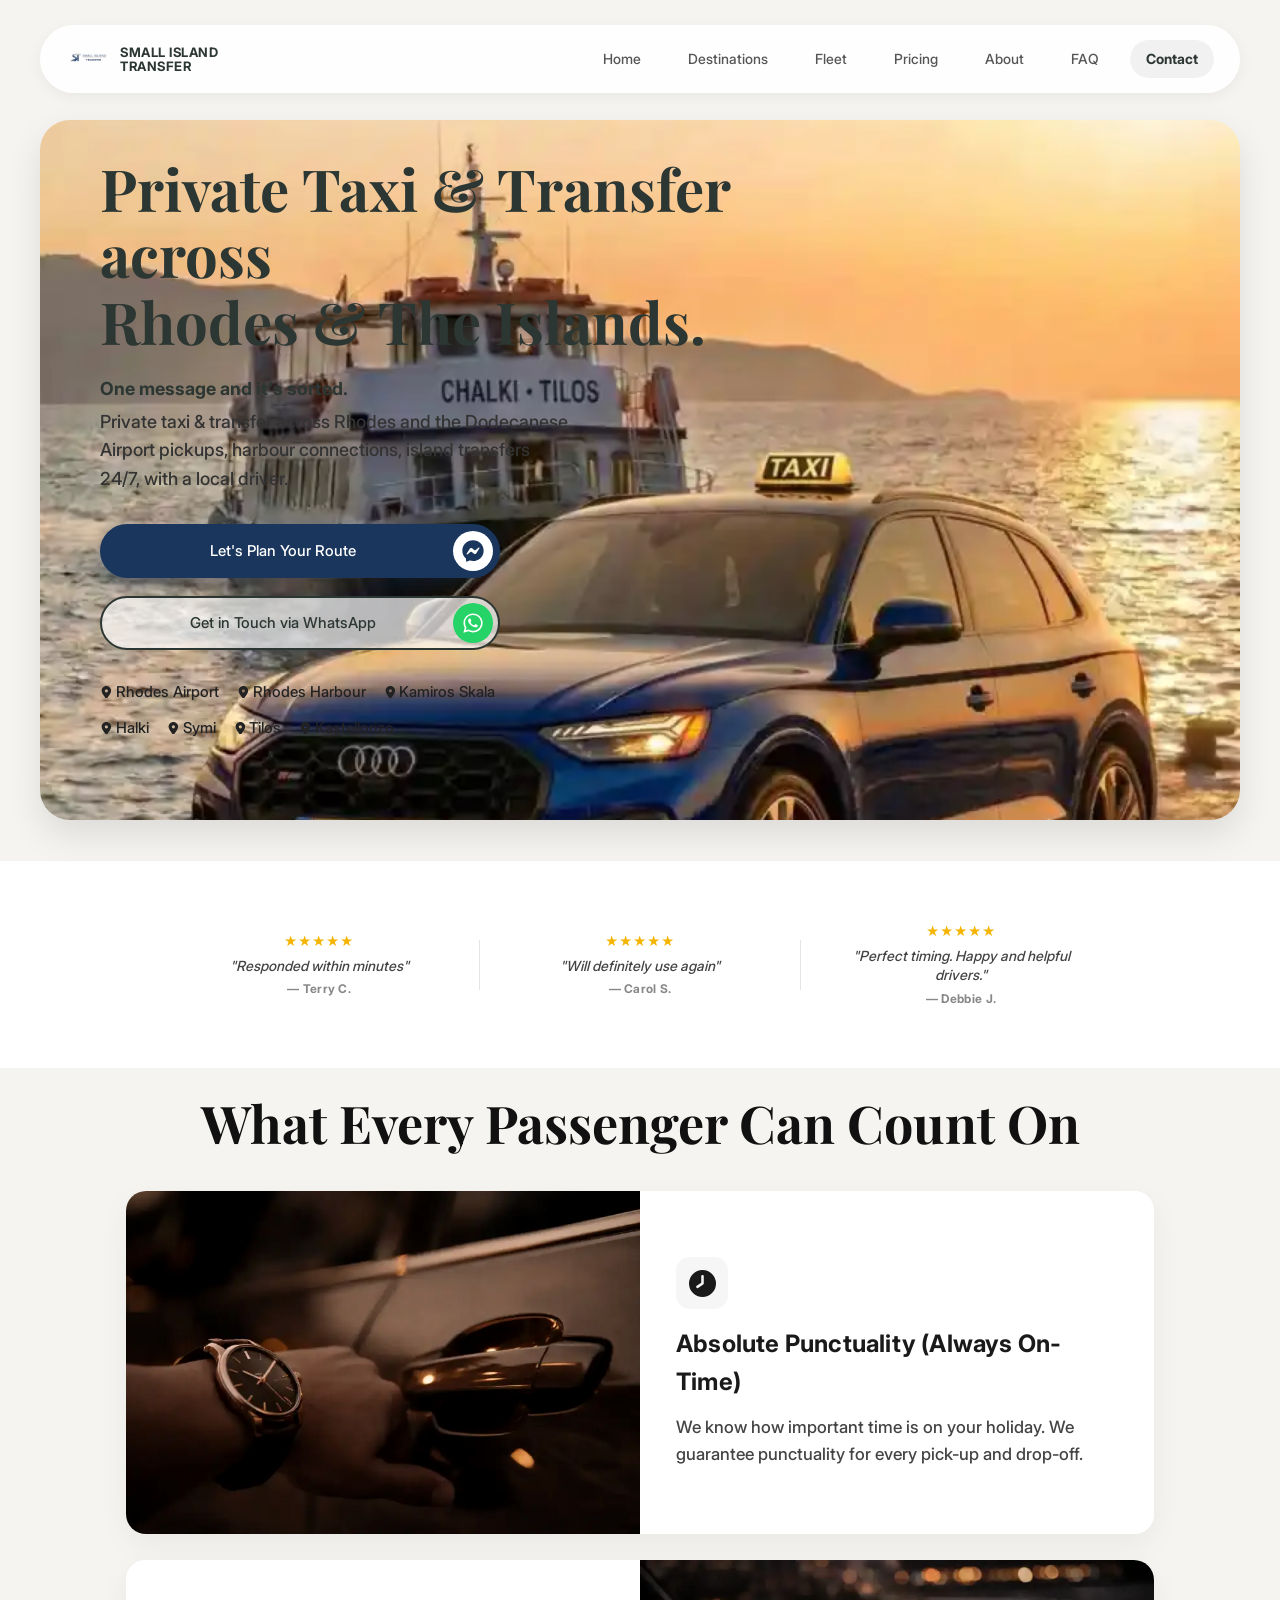
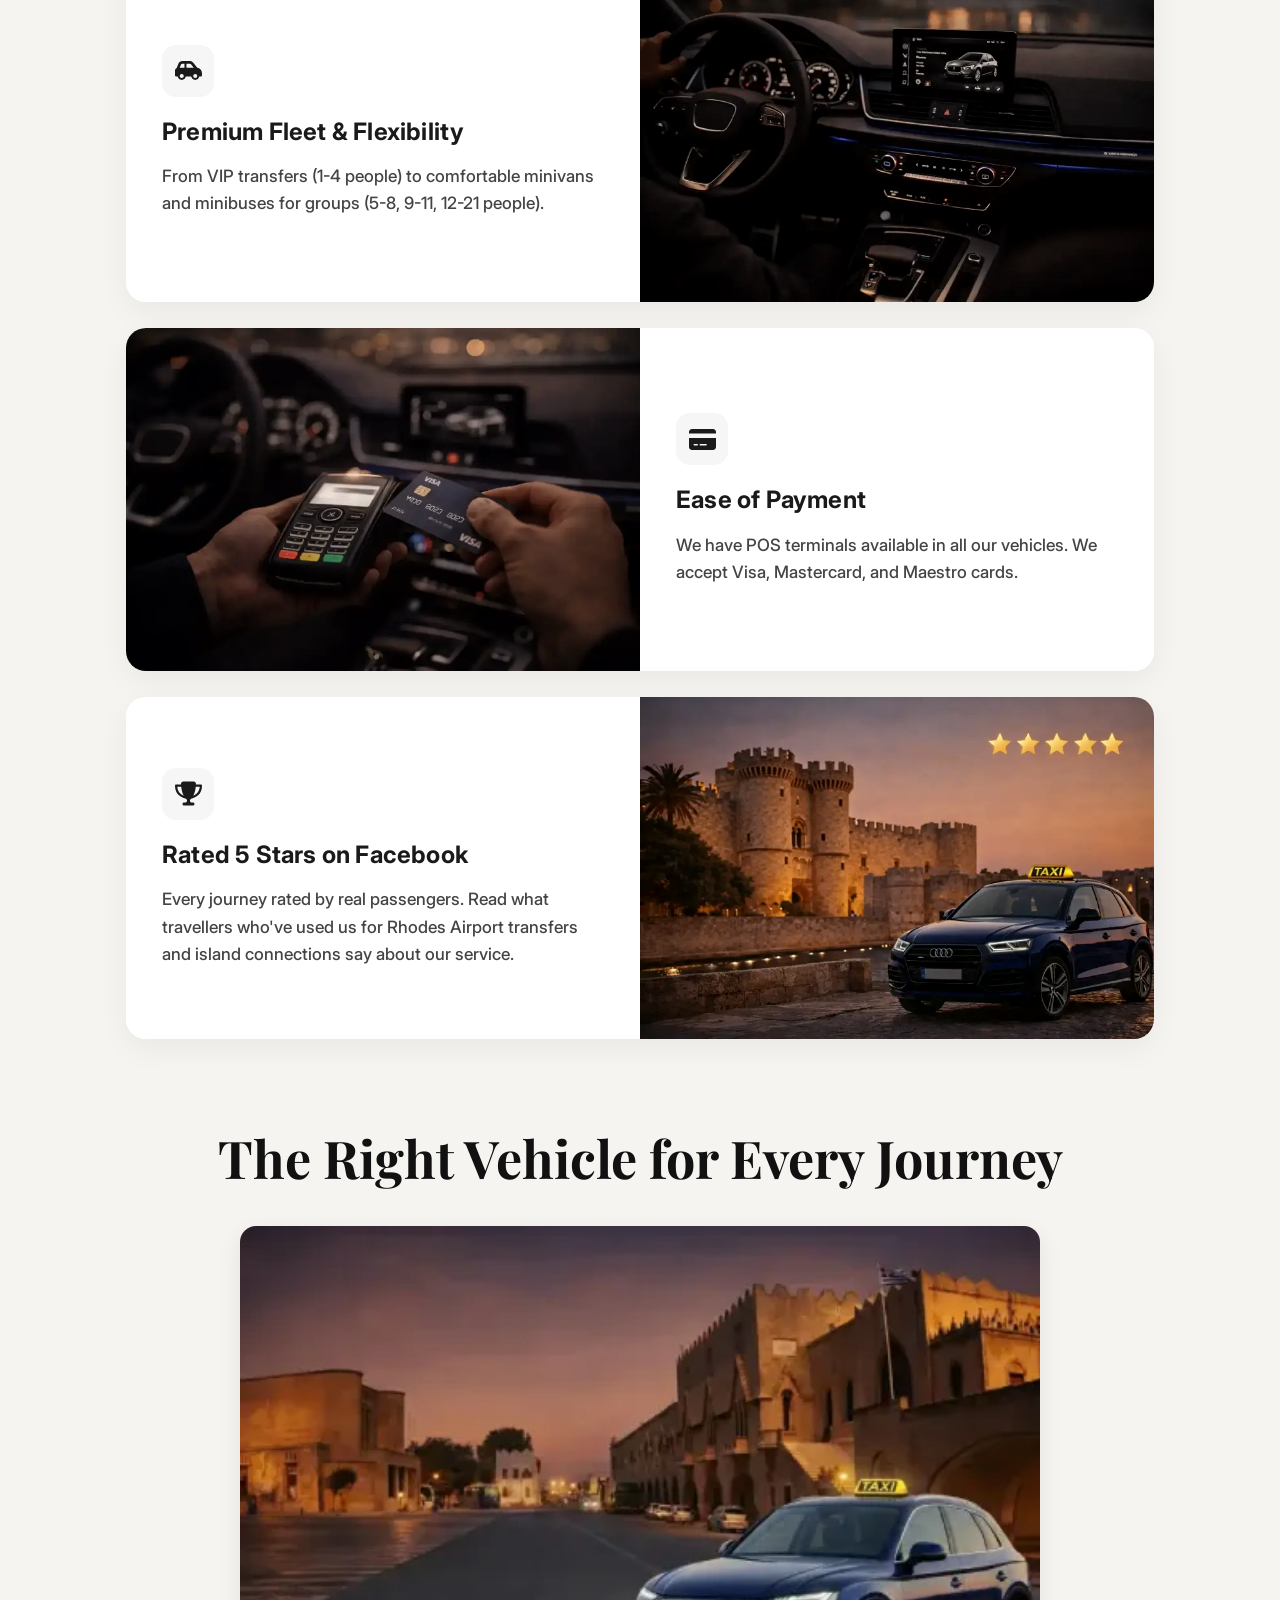
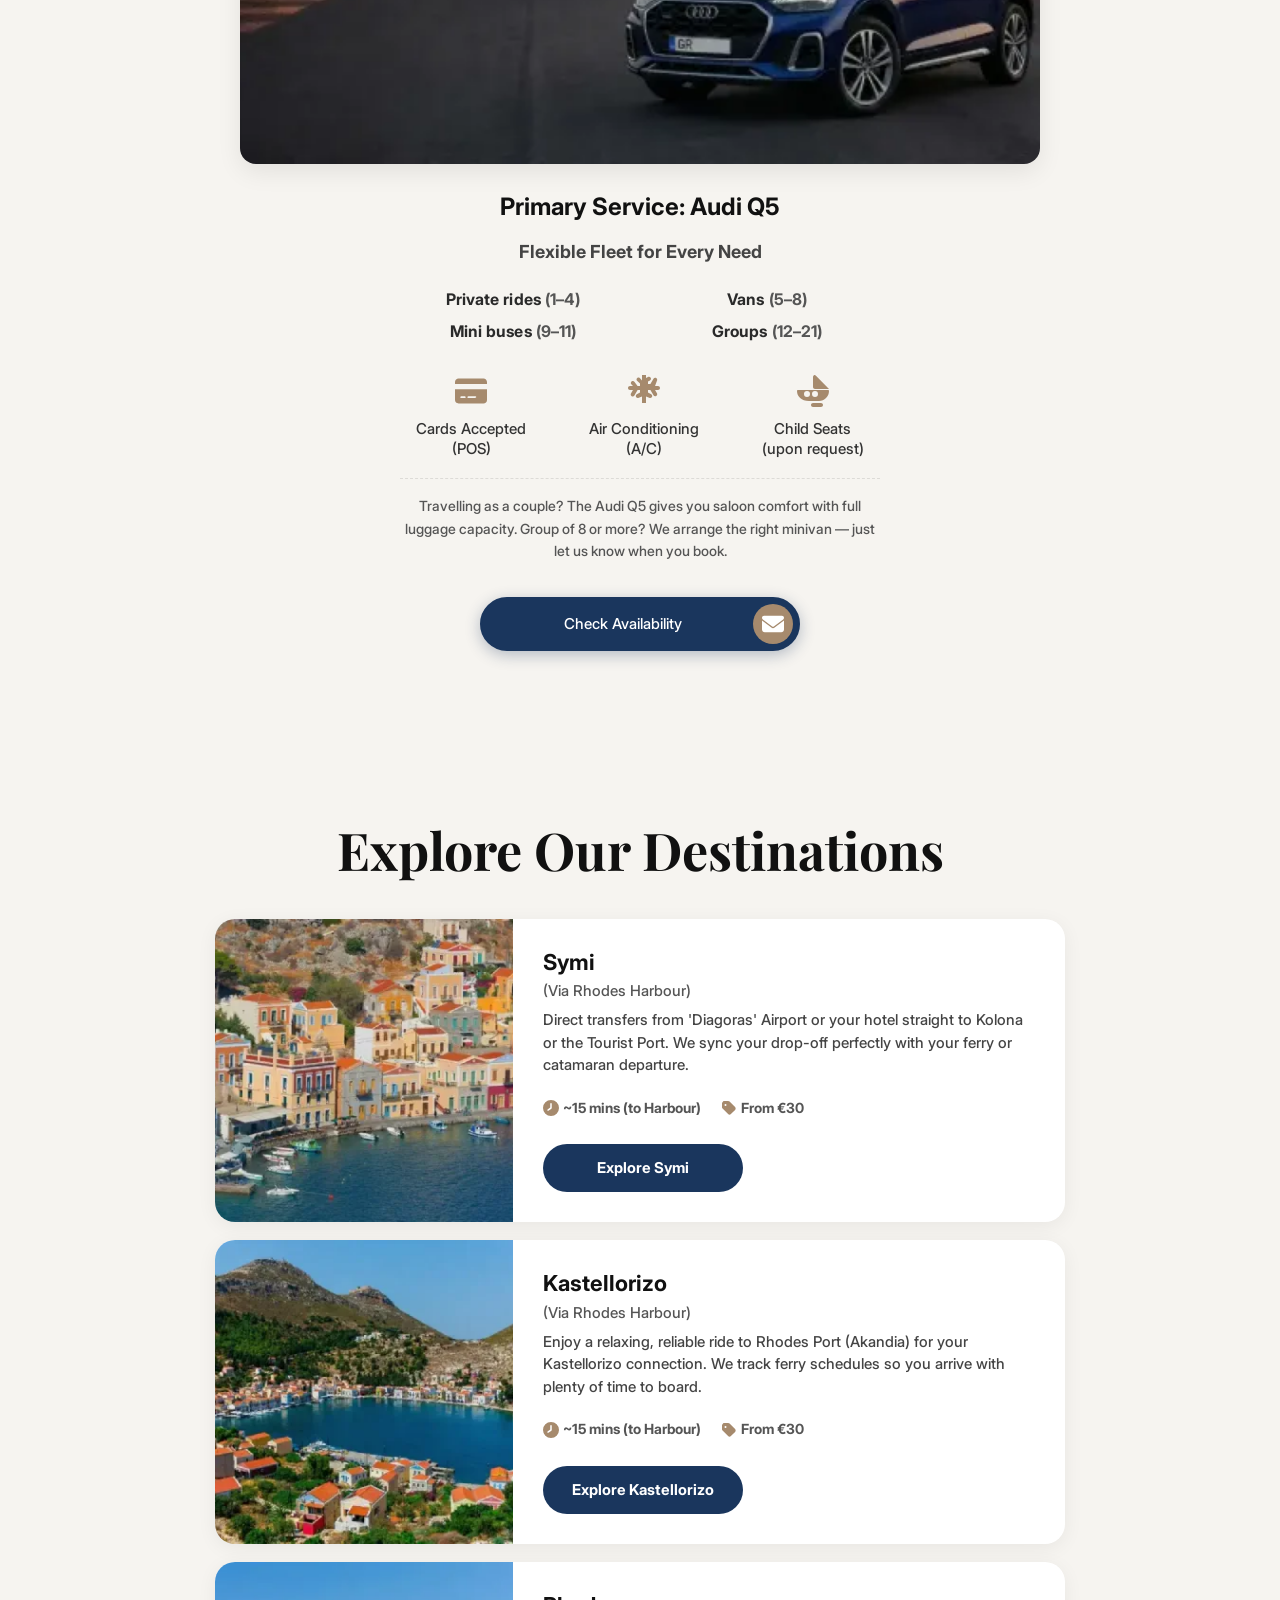
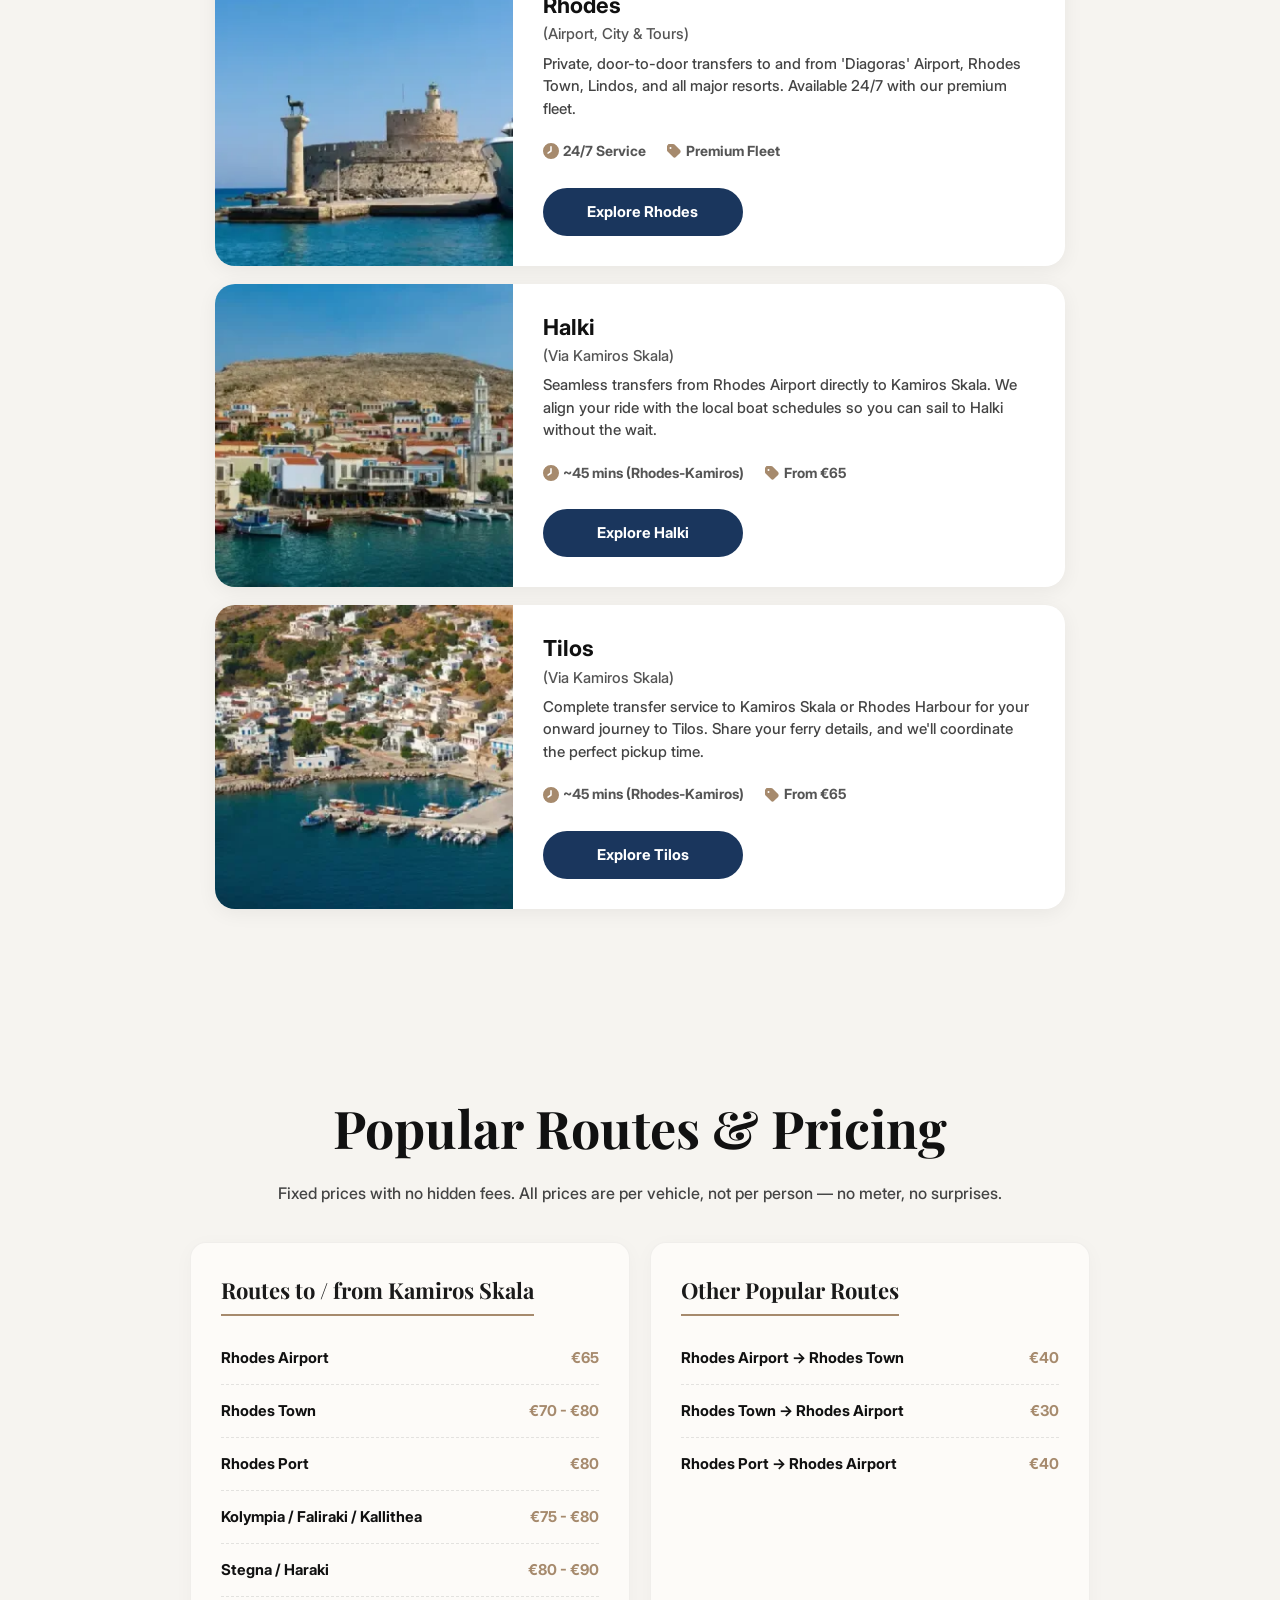
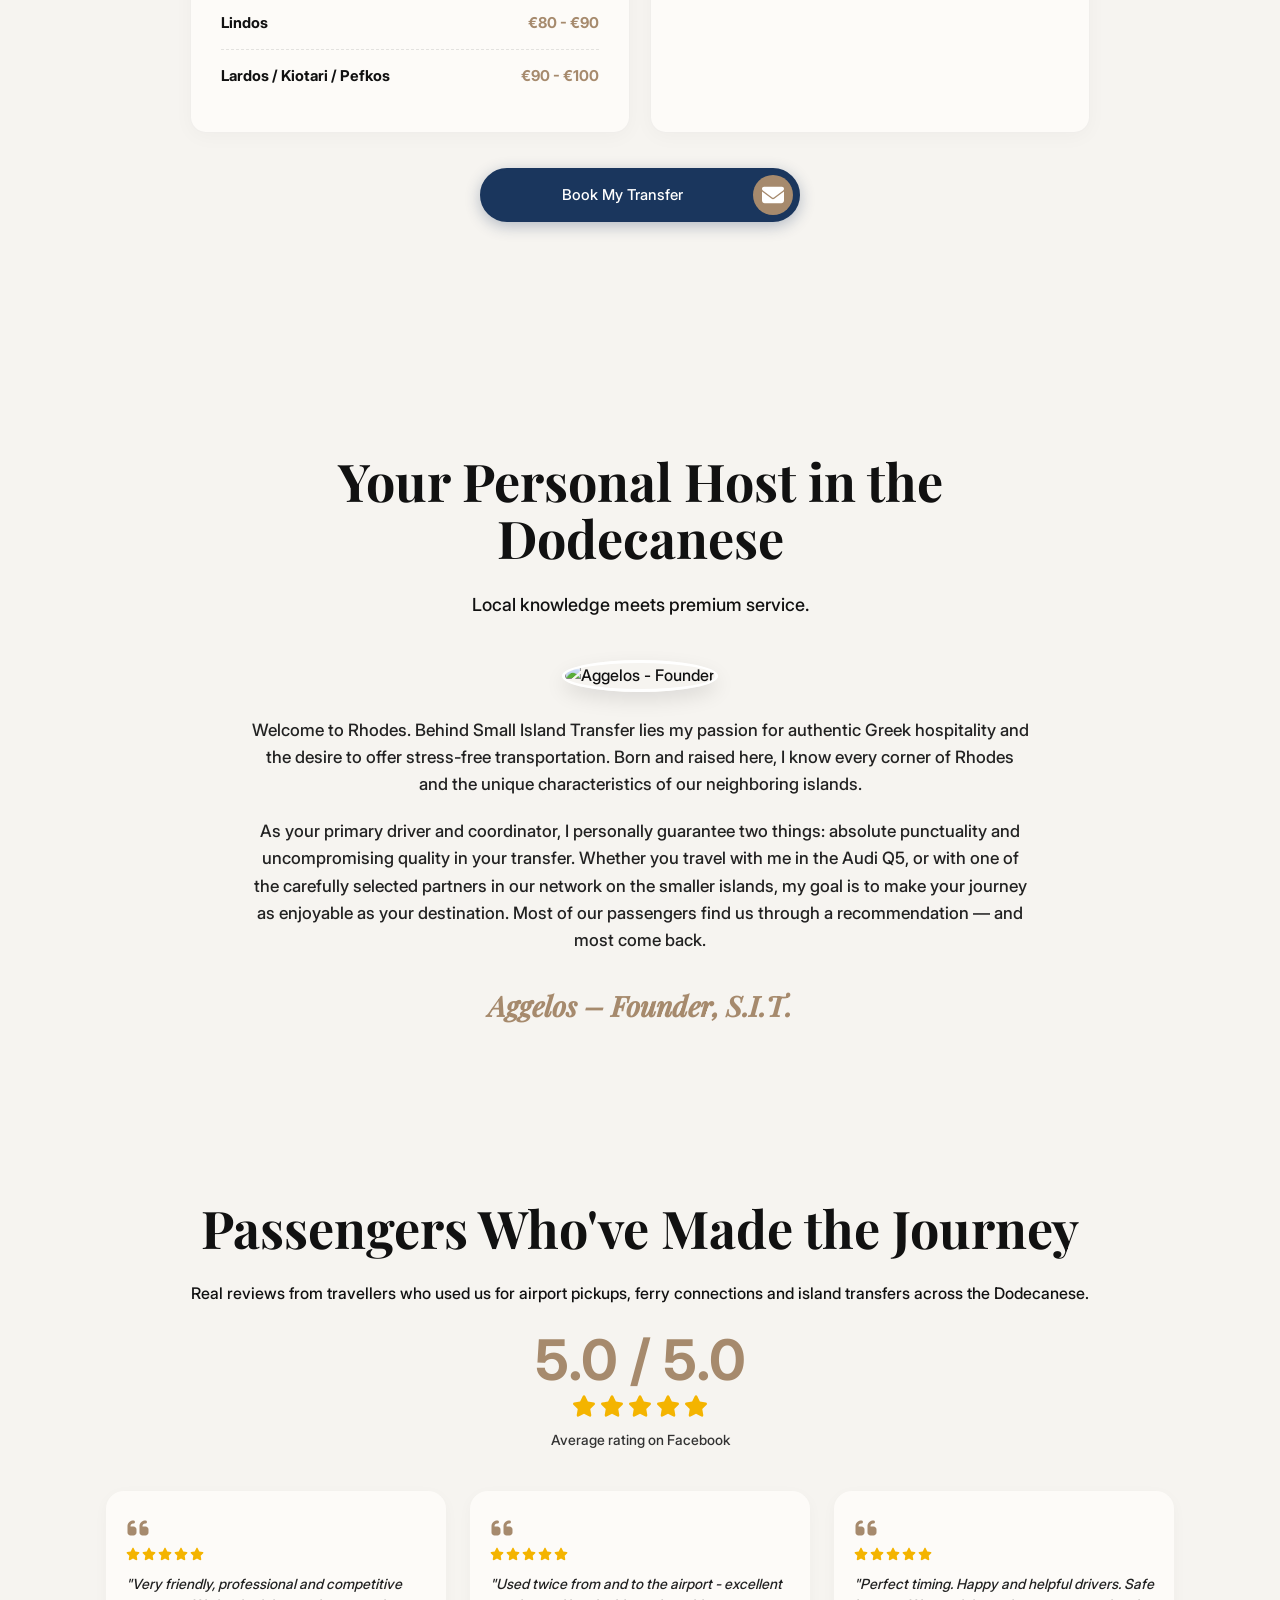
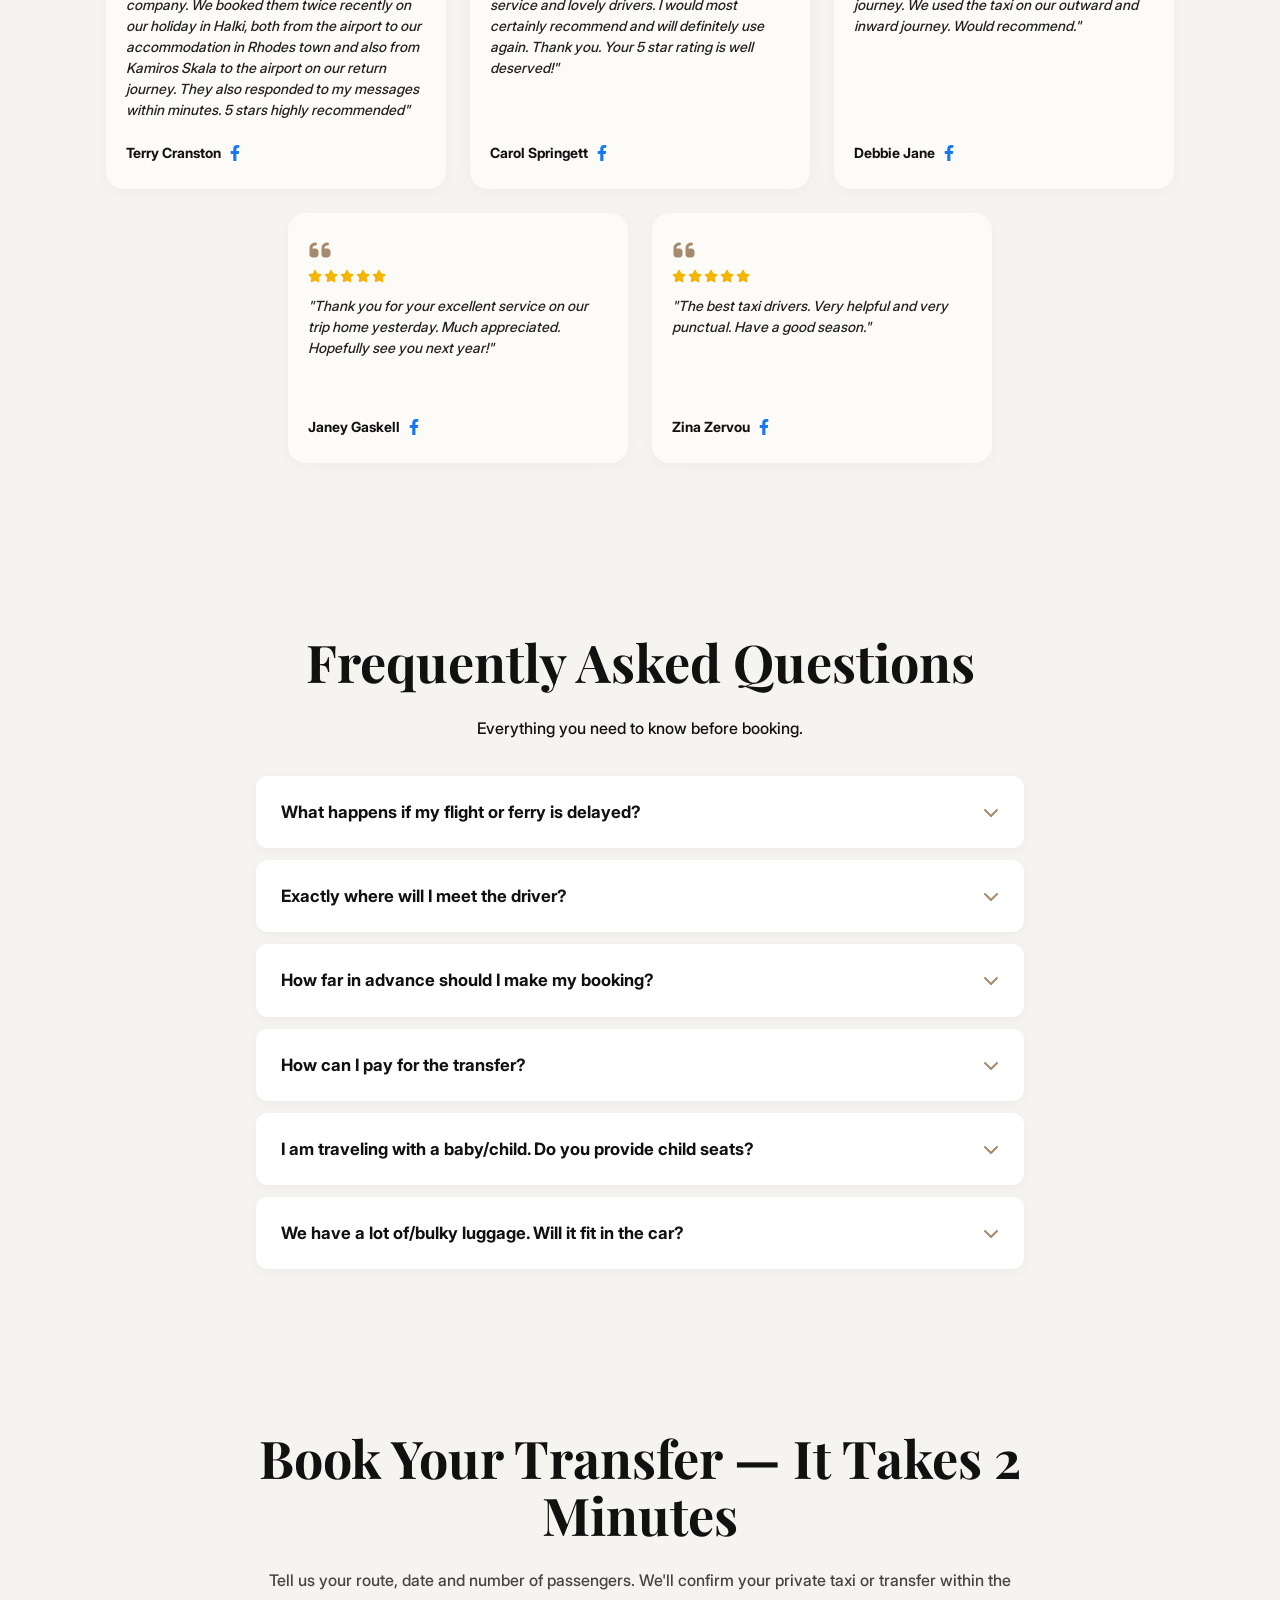
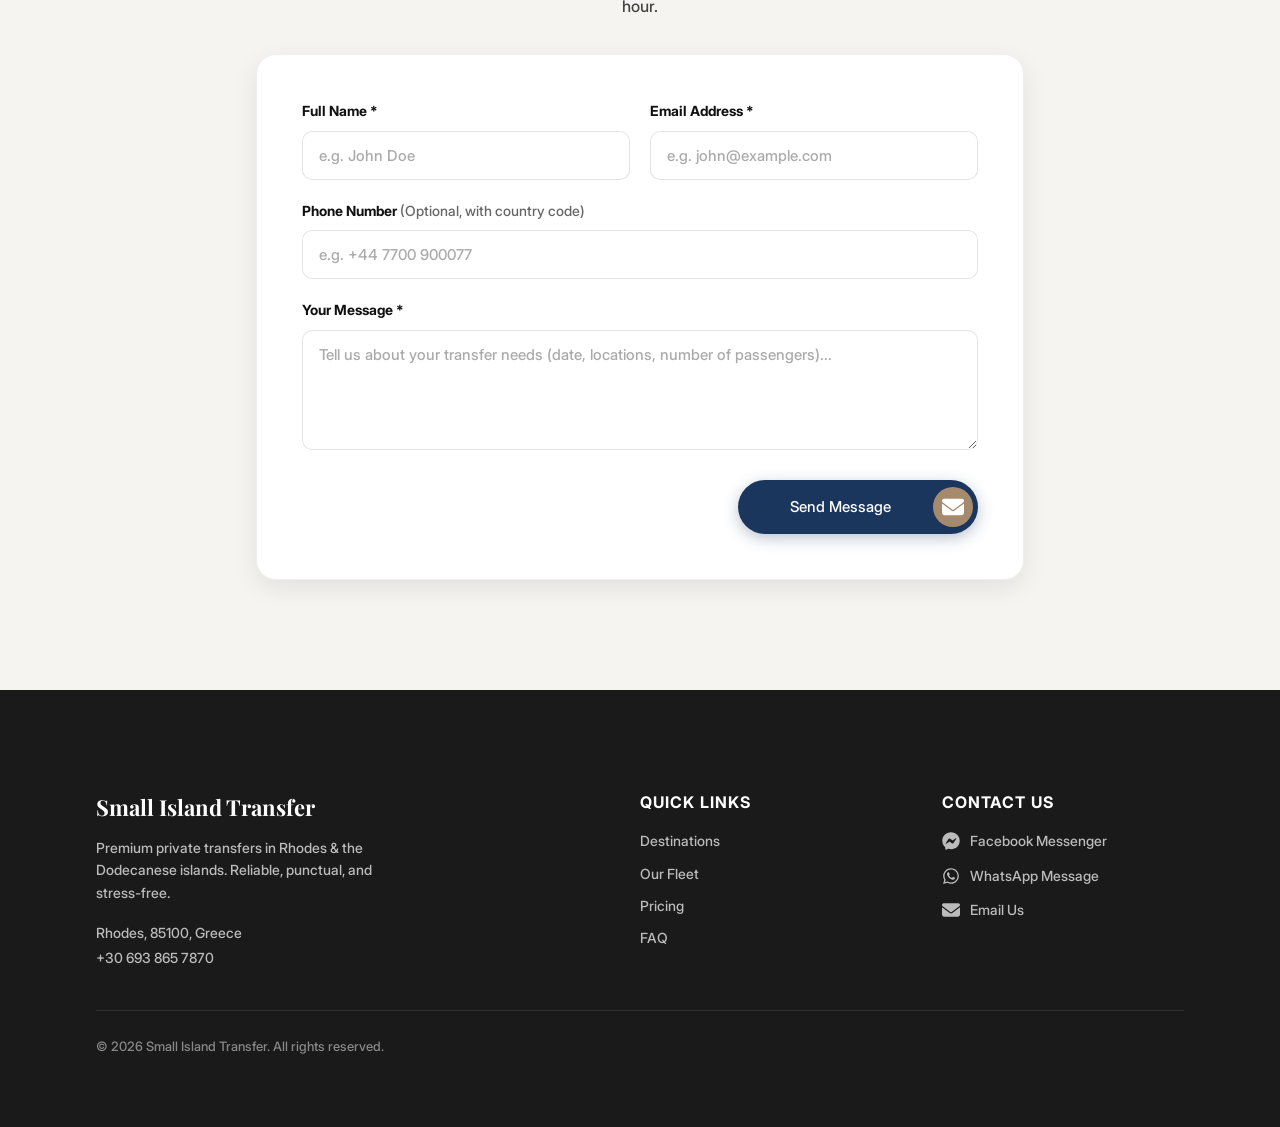
==== index.html @ fcb5940e "Update index.html" ====
<!DOCTYPE html>
<html lang="en">
<head>
  <meta charset="UTF-8" />
  <meta name="viewport" content="width=device-width, initial-scale=1.0" />
  <title>Private Transfer Rhodes & Dodecanese Islands | Small Island Transfer</title>
  <meta name="description" content="Private taxi & transfer service in Rhodes and the Dodecanese. Airport, harbour, Symi, Halki, Kastellorizo, Tilos. Available 24/7. Book via WhatsApp or Messenger." />

  <link rel="canonical" href="https://smallislandtransfer.com/" />

  <link rel="icon" type="image/x-icon" href="favicon.ico" />
  <link rel="icon" type="image/png" sizes="32x32" href="favicon-32x32.png" />
  <link rel="icon" type="image/png" sizes="16x16" href="favicon-16x16.png" />
  <link rel="apple-touch-icon" sizes="180x180" href="apple-touch-icon.png" />

  <meta property="og:type" content="website" />
  <meta property="og:url" content="https://smallislandtransfer.com/" />
  <meta property="og:title" content="Private Transfer Rhodes & Dodecanese | Small Island Transfer" />
  <meta property="og:description" content="Private taxi & transfer service in Rhodes and the Dodecanese. Airport, harbour, Symi, Halki, Kastellorizo, Tilos. Available 24/7." />
  <meta property="og:image" content="https://smallislandtransfer.com/og-image.jpg" />
  <meta property="og:image:width" content="1200" />
  <meta property="og:image:height" content="630" />
  <meta property="og:locale" content="en_GB" />
  <meta property="og:site_name" content="Small Island Transfer" />

  <meta name="twitter:card" content="summary_large_image" />
  <meta name="twitter:title" content="Private Transfer Rhodes & Dodecanese | Small Island Transfer" />
  <meta name="twitter:description" content="Private taxi & transfer service in Rhodes and the Dodecanese. Available 24/7." />
  <meta name="twitter:image" content="https://smallislandtransfer.com/og-image.jpg" />

  <script type="application/ld+json">
  [
    {
      "@context": "https://schema.org",
      "@type": "TaxiService",
      "name": "Small Island Transfer",
      "url": "https://smallislandtransfer.com",
      "telephone": "+306938657870",
      "logo": "https://smallislandtransfer.com/apple-touch-icon.png",
      "image": "https://smallislandtransfer.com/og-image.jpg",
      "description": "Private taxi and transfer service across Rhodes and the Dodecanese islands. Airport pickups, harbour transfers, island connections. Available 24/7.",
      "address": {
        "@type": "PostalAddress",
        "addressLocality": "Rhodes",
        "postalCode": "85100",
        "addressCountry": "GR"
      },
      "geo": {
        "@type": "GeoCoordinates",
        "latitude": "36.4341",
        "longitude": "28.2176"
      },
      "areaServed": [
        { "@type": "City", "name": "Rhodes" },
        { "@type": "City", "name": "Symi" },
        { "@type": "City", "name": "Halki" },
        { "@type": "City", "name": "Tilos" },
        { "@type": "City", "name": "Kastellorizo" }
      ],
      "openingHoursSpecification": {
        "@type": "OpeningHoursSpecification",
        "dayOfWeek": ["Monday","Tuesday","Wednesday","Thursday","Friday","Saturday","Sunday"],
        "opens": "00:00",
        "closes": "23:59"
      },
      "priceRange": "€€",
      "currenciesAccepted": "EUR",
      "paymentAccepted": "Cash, Credit Card, Debit Card",
      "sameAs": [
        "https://www.facebook.com/aggelosmetaxastaxi"
      ],
      "aggregateRating": {
        "@type": "AggregateRating",
        "ratingValue": "5.0",
        "reviewCount": "5",
        "bestRating": "5"
      },
      "review": [
        {
          "@type": "Review",
          "author": { "@type": "Person", "name": "Terry Cranston" },
          "reviewRating": { "@type": "Rating", "ratingValue": "5", "bestRating": "5" },
          "reviewBody": "Very friendly, professional and competitive company. We booked them twice recently on our holiday in Halki... 5 stars highly recommended"
        },
        {
          "@type": "Review",
          "author": { "@type": "Person", "name": "Carol Springett" },
          "reviewRating": { "@type": "Rating", "ratingValue": "5", "bestRating": "5" },
          "reviewBody": "Used twice from and to the airport - excellent service and lovely drivers. I would most certainly recommend and will definitely use again."
        }
      ]
    },
    {
      "@context": "https://schema.org",
      "@type": "FAQPage",
      "mainEntity": [
        {
          "@type": "Question",
          "name": "What happens if my flight or ferry is delayed?",
          "acceptedAnswer": {
            "@type": "Answer",
            "text": "We monitor the progress of your flight or ferry live. Our driver will be waiting for you at the exact time of your arrival, with absolutely no extra charge for the delay."
          }
        },
        {
          "@type": "Question",
          "name": "Exactly where will I meet the driver?",
          "acceptedAnswer": {
            "@type": "Answer",
            "text": "At the airport, the driver will be waiting in the arrivals hall holding a sign with your name. At the ports (Rhodes, Kamiros Skala), they will be waiting right at the disembarkation point of your ferry."
          }
        },
        {
          "@type": "Question",
          "name": "How far in advance should I make my booking?",
          "acceptedAnswer": {
            "@type": "Answer",
            "text": "Ideally 24-48 hours in advance, so we can secure the appropriate vehicle for you. However, for last-minute transfers, send us a message on WhatsApp and we will do our best to accommodate you."
          }
        },
        {
          "@type": "Question",
          "name": "How can I pay for the transfer?",
          "acceptedAnswer": {
            "@type": "Answer",
            "text": "You can pay the driver directly at the end of the journey. All our vehicles have POS terminals and we accept Visa, Mastercard, Maestro cards, as well as cash."
          }
        },
        {
          "@type": "Question",
          "name": "I am traveling with a baby/child. Do you provide child seats?",
          "acceptedAnswer": {
            "@type": "Answer",
            "text": "Of course. We provide child seats and boosters free of charge. Just let us know the age and weight of the child during booking, so we can have the correct seat installed."
          }
        },
        {
          "@type": "Question",
          "name": "We have a lot of/bulky luggage. Will it fit in the car?",
          "acceptedAnswer": {
            "@type": "Answer",
            "text": "Our main vehicle (Audi Q5) has ample luggage space. But if you have an exceptionally large number of suitcases or special equipment, please inform us in advance so we can arrange your pickup with one of our spacious Vans."
          }
        }
      ]
    }
  ]
  </script>

  <link rel="preload" as="image" href="hero-mobile.webp" media="(max-width: 767px)" fetchpriority="high">
  <link rel="preload" as="image" href="hero.webp" media="(min-width: 768px)" fetchpriority="high">

  <link rel="preload" as="font" type="font/woff2" href="PlayfairDisplay-Bold.woff2" crossorigin>
  <link rel="preload" as="font" type="font/woff2" href="Inter_28pt-Medium.woff2" crossorigin>

  <style>
    /* Self-hosted fonts */
    @font-face {
      font-family: 'Playfair Display';
      src: url('PlayfairDisplay-Bold.woff2') format('woff2');
      font-weight: 700; font-style: normal; font-display: swap;
    }
    @font-face {
      font-family: 'Playfair Display';
      src: url('PlayfairDisplay-SemiBold.woff2') format('woff2');
      font-weight: 600; font-style: normal; font-display: swap;
    }
    @font-face {
      font-family: 'Playfair Display';
      src: url('PlayfairDisplay-Medium.woff2') format('woff2');
      font-weight: 500; font-style: normal; font-display: swap;
    }
    @font-face {
      font-family: 'Playfair Display';
      src: url('PlayfairDisplay-MediumItalic.woff2') format('woff2');
      font-weight: 500; font-style: italic; font-display: swap;
    }
    @font-face {
      font-family: 'Inter';
      src: url('Inter_28pt-Bold.woff2') format('woff2');
      font-weight: 700; font-style: normal; font-display: swap;
    }
    @font-face {
      font-family: 'Inter';
      src: url('Inter_28pt-Medium.woff2') format('woff2');
      font-weight: 500; font-style: normal; font-display: swap;
    }

    :root {
      --bg: #f6f4f0;
      --text: #2c3632;
      --font: "Inter", "Roboto", Arial, sans-serif;
      --serif: "Playfair Display", "Times New Roman", Georgia, serif;
    }
    *{margin:0;padding:0;box-sizing:border-box}
    html{scroll-behavior:smooth}
    body{width:100%;margin:0;font-family:var(--font);background-color:var(--bg);overflow-x:hidden;color:var(--text);line-height:1.6}
    
    /* Animations */
    @keyframes fadeInUp{from{opacity:0;transform:translateY(20px)}to{opacity:1;transform:translateY(0)}}
    .animate-entry{opacity:0;animation:fadeInUp 0.8s ease-out forwards}
    .scroll-animate{opacity:0}
    .scroll-animate.is-visible{animation:fadeInUp 0.8s ease-out forwards}
    .delay-1{animation-delay:.1s}.delay-2{animation-delay:.3s}.delay-3{animation-delay:.5s}.delay-4{animation-delay:.7s}.delay-5{animation-delay:.9s}.delay-6{animation-delay:1.1s}
    
    /* Header & Nav */
    .main-header{position:fixed;top:15px;left:50%;transform:translateX(-50%);width:calc(100% - 30px);max-width:1200px;background:rgba(255,255,255,.9);backdrop-filter:blur(15px);-webkit-backdrop-filter:blur(15px);border:1px solid rgba(255,255,255,.5);border-radius:40px;display:flex;justify-content:space-between;align-items:center;padding:10px 15px;z-index:1000;box-shadow:0 4px 15px rgba(0,0,0,.05)}
    .logo-wrapper{display:flex;align-items:center;gap:8px}
    .logo-text{display:flex;flex-direction:column;font-size:11px;font-weight:700;line-height:1.1;color:var(--text);letter-spacing:.5px}
    .nav-logo{width:36px;height:36px;object-fit:contain}
    .hamburger-btn{background:transparent;border:none;color:var(--text);cursor:pointer;padding:5px 10px;display:flex;align-items:center;outline:none}
    #menu-icon{transition:opacity .2s ease,transform .2s ease;width:24px;height:24px}
    .top-nav{display:flex;flex-direction:column;position:absolute;top:65px;left:0;width:100%;background:rgba(255,255,255,.95);backdrop-filter:blur(15px);border:1px solid rgba(255,255,255,.5);border-radius:20px;padding:10px 0;box-shadow:0 10px 25px rgba(0,0,0,.1);visibility:hidden;opacity:0;pointer-events:none;transform-origin:top center;transform:translateY(-15px) scaleY(.95);transition:opacity .3s ease,transform .4s cubic-bezier(.16,1,.3,1),visibility .4s}
    .top-nav.active{visibility:visible;opacity:1;pointer-events:auto;transform:translateY(0) scaleY(1)}
    .nav-item{text-decoration:none;color:#555;font-size:15px;font-weight:500;padding:12px 20px;text-align:center;border-bottom:1px solid rgba(0,0,0,.05);transition:background-color .2s,color .2s}
    .nav-item:last-child{border-bottom:none}
    .nav-item.active,.nav-item:hover{color:var(--text);font-weight:600;background-color:rgba(0,0,0,.03)}
    
    /* Hero Section */
    .hero-section{display:block;width:100%;position:relative}
    .hero-picture-wrapper{display:block;width:100%;position:relative;z-index:1}
    @media(max-width:767px){.hero-picture-wrapper{height:68svh}}
    .hero-main-img{width:100%;height:100%;object-fit:cover;object-position:center 75%;display:block}
    
    .hero-content{background-color:var(--bg)!important;border-top-left-radius:30px;border-top-right-radius:30px;margin-top:-85px;padding:23px 20px 45px 20px!important;position:relative;z-index:10;display:flex;flex-direction:column;box-shadow:0 -15px 25px -10px rgba(0,0,0,.1)!important}
    
    .top-content{order:1;display:flex;flex-direction:column;align-items:center;text-align:center;margin-bottom:20px}
    .main-title{font-family:var(--serif);font-size:26px;font-weight:700;line-height:1.15;color:var(--text);margin-bottom:16px}
    .desktop-br{display:none}.mobile-space{display:inline}
    .hero-description{font-size:14px;color:#444;line-height:1.5}
    .desktop-comma{display:none}.desktop-br-desc{display:none}.mobile-dash{display:inline}
    .highlight-text{font-weight:600;color:var(--text);display:inline-block;margin-bottom:4px}
    
    /* CTAs */
    .cta-group{order:2;display:flex;flex-direction:column;align-items:center;gap:16px;width:100%;max-width:360px;margin:0 auto 30px auto}
    .primary-btn,.ghost-btn{text-decoration:none;display:flex;align-items:center;justify-content:center;position:relative;border-radius:50px;height:50px;width:100%;padding:0 45px 0 15px;transition:transform .2s ease,box-shadow .2s ease}
    .primary-btn:active,.ghost-btn:active{transform:scale(.98)}
    .btn-text{font-size:14px;font-weight:500;text-align:center}
    .icon-circle{position:absolute;right:5px;width:40px;height:40px;border-radius:50%;display:flex;align-items:center;justify-content:center}
    .primary-btn{background-color:#1A365D;border:2px solid #1A365D;box-shadow:0 4px 15px rgba(26,54,93,.3)}
    .primary-btn .btn-text{color:#fff}
    .fb-icon-bg{background-color:#fff;color:#1A365D}
    .ghost-btn{background-color:#fff;border:2px solid var(--text)}
    .ghost-btn .btn-text{color:var(--text)}
    .wa-bg{background-color:#25D366;color:#fff;border:none}
    .email-bg{background-color:#a68a6d;color:#fff;border:none}
    
    .email-btn-ghost { background-color: rgba(166, 138, 109, 0.12) !important; border-color: #a68a6d !important; }
    .email-btn-ghost .btn-text { color: #4a3c2e !important; }

    /* Single CTA Utility */
    .single-cta-wrapper{display:flex;justify-content:center;margin-top:35px;width:100%}
    .single-cta-wrapper .primary-btn{max-width:320px}
    
    /* Destinations */
    .destination-list{order:3;width:100%}
    .dest-line{display:flex;justify-content:center;flex-wrap:nowrap;gap:6px;margin-bottom:8px}
    .dest-line:last-child{margin-bottom:0}
    .loc-item{font-size:11px;font-weight:500;color:#666;white-space:nowrap;display:inline-flex;align-items:center;gap:3px}
    .shape-divider{display:none!important}
    .section-title{font-family:var(--serif);font-weight:700;font-size:28px;line-height:1.1;text-align:center;color:var(--text);margin:0 0 25px 0}
    
    /* Floating CTA */
    .floating-cta{position:fixed;right:14px;bottom:14px;z-index:1200;display:flex;flex-direction:column;gap:10px;opacity:0;transform:translateY(10px) scale(.98);pointer-events:none;transition:opacity .22s ease,transform .28s cubic-bezier(.16,1,.3,1)}
    .floating-cta.is-active{opacity:1;transform:translateY(0) scale(1);pointer-events:auto}
    .floating-btn{width:56px;height:56px;border-radius:999px;display:grid;place-items:center;text-decoration:none;border:1px solid rgba(0,0,0,.10);box-shadow:0 12px 28px rgba(0,0,0,.18);-webkit-tap-highlight-color:transparent}
    .floating-btn:active{transform:scale(.97)}
    .floating-messenger{background:#1A365D;color:#fff}
    .floating-whatsapp{background:#25D366;color:#fff}
    
    /* SVG Icons */
    .svg-icon{display:inline-block;width:1em;height:1em;vertical-align:-0.125em;fill:currentColor;flex-shrink:0}
    .svg-icon-sm{width:.85em;height:.85em}
    .svg-icon-lg{width:22px;height:22px}
    .fb-color{color:#1877F2}

    /* Desktop Media Query */
    @media(min-width:768px){
      .floating-cta{display:none!important}
      .main-header{top:25px;padding:10px 25px}
      .logo-text{font-size:13px}
      .nav-logo{width:46px;height:46px}
      .hamburger-btn{display:none}
      .top-nav{display:flex!important;flex-direction:row;position:static;width:auto;background:transparent;backdrop-filter:none;border:none;padding:0;box-shadow:none;gap:15px;visibility:visible!important;opacity:1!important;pointer-events:auto!important;transform:none!important}
      .nav-item{font-size:14px;padding:8px 16px;border-bottom:none;border-radius:30px}
      .nav-item.active,.nav-item:hover{background-color:rgba(0,0,0,.05)}
      .hero-picture-wrapper{position:absolute;top:0;left:0;height:100%;z-index:0}
      .hero-main-img{object-position:right center}
      
      .hero-section{display:flex;align-items:flex-end;min-height:700px;max-width:1200px;width:calc(100% - 30px);margin:120px auto 40px auto;border-radius:30px;overflow:hidden;position:relative;box-shadow:0 15px 35px rgba(0,0,0,.1)}
      
      .hero-content{max-width:900px;width:100%;justify-content:flex-end;align-items:flex-start;border-radius:0;margin-top:0;box-shadow:none!important;background-color:transparent!important;padding:0 5% 80px 5%!important}
      
      .top-content{align-items:flex-start;text-align:left;margin-bottom:30px}
      .main-title{font-size:58px;margin-bottom:20px;white-space:nowrap}
      .desktop-br{display:block}.mobile-space{display:none}
      .hero-description{font-size:18px;line-height:1.6;color:#333}
      .desktop-comma{display:inline}.desktop-br-desc{display:block}.mobile-dash{display:none}
      
      .destination-list{margin-top:0}
      .dest-line{justify-content:flex-start;gap:18px;margin-bottom:12px}
      .loc-item{font-size:15px;color:#222}
      
      .cta-group{align-items:flex-start;flex-direction:column;max-width:400px;margin:0 0 30px 0;gap:18px}
      .primary-btn,.ghost-btn{height:54px;padding:0 55px 0 20px;width:100%;flex:none}
      
      .btn-text{font-size:15px;text-align:left}
      .ghost-btn{background-color:rgba(255,255,255,.7);border:2px solid var(--text);backdrop-filter:blur(5px)}
      .section-title{font-size:52px;margin:10px 0 40px 0}
    }
    /* Social Proof Strip */
    .social-proof-strip{background:#fff;border-top:1px solid rgba(0,0,0,.06);border-bottom:1px solid rgba(0,0,0,.06);padding:18px 0}
    .proof-inner{display:flex;align-items:center;justify-content:center;gap:24px;flex-wrap:wrap}
    .proof-item{display:flex;flex-direction:column;align-items:center;text-align:center;gap:2px}
    .proof-stars{color:#f4b400;font-size:13px;letter-spacing:1px}
    .proof-quote{font-size:13px;font-style:italic;color:#333;margin:0;font-weight:500}
    .proof-author{font-size:11px;color:#888;font-weight:600;letter-spacing:.3px}
    .proof-divider{width:1px;height:36px;background:rgba(0,0,0,.1);flex-shrink:0}
    @media(max-width:767px){.proof-divider{display:none}.proof-inner{gap:16px}}

    /* Fleet comfort note */
    .fleet-comfort-note{font-size:14px;color:#555;line-height:1.6;margin-top:20px;padding-top:16px;border-top:1px dashed rgba(0,0,0,.1);text-align:center;max-width:480px;margin-left:auto;margin-right:auto}
  </style>

  <link rel="stylesheet" href="styles.css" media="print" onload="this.media='all'">
  <noscript><link rel="stylesheet" href="styles.css"></noscript>
</head>

<svg xmlns="http://www.w3.org/2000/svg" style="display:none" aria-hidden="true">
  <symbol id="icon-bars" viewBox="0 0 448 512"><path d="M0 96C0 78.3 14.3 64 32 64H416c17.7 0 32 14.3 32 32s-14.3 32-32 32H32C14.3 128 0 113.7 0 96zM0 256c0-17.7 14.3-32 32-32H416c17.7 0 32 14.3 32s-14.3 32-32 32H32c-17.7 0-32-14.3-32-32zM448 416c0 17.7-14.3 32-32 32H32c-17.7 0-32-14.3-32-32s14.3-32 32-32H416c17.7 0 32 14.3 32 32z"/></symbol>
  <symbol id="icon-xmark" viewBox="0 0 384 512"><path d="M342.6 150.6c12.5-12.5 12.5-32.8 0-45.3s-32.8-12.5-45.3 0L192 210.7 86.6 105.4c-12.5-12.5-32.8-12.5-45.3 0s-12.5 32.8 0 45.3L146.7 256 41.4 361.4c-12.5 12.5-12.5 32.8 0 45.3s32.8 12.5 45.3 0L192 301.3 297.4 406.6c12.5 12.5 32.8 12.5 45.3 0s12.5-32.8 0-45.3L237.3 256 342.6 150.6z"/></symbol>
  <symbol id="icon-location-dot" viewBox="0 0 384 512"><path d="M215.7 499.2C267 435 384 279.4 384 192C384 86 298 0 192 0S0 86 0 192c0 87.4 117 243 168.3 307.2c12.3 15.3 35.1 15.3 47.4 0zM192 128a64 64 0 1 1 0 128 64 64 0 1 1 0-128z"/></symbol>
  <symbol id="icon-clock" viewBox="0 0 512 512"><path d="M256 512A256 256 0 1 0 256 0a256 256 0 1 0 0 512zM232 120c0-13.3 10.7-24 24-24s24 10.7 24 24V256c0 8-4 15.5-10.7 20l-96 64c-11 7.4-25.9 4.5-33.3-6.5s-4.5-25.9 6.5-33.3L232 243.2V120z"/></symbol>
  <symbol id="icon-car-side" viewBox="0 0 640 512"><path d="M171.3 96H224v96H111.3l30.4-75.9C146.5 104 158.2 96 171.3 96zM272 192V96h81.2c9.7 0 18.9 4.4 25 12l67.2 84H272zm256.2 1L428.2 68c-18.2-22.8-45.8-36-75-36H171.3c-39.3 0-74.6 23.9-89.1 60.3L40.6 196.4C16.8 205.8 0 228.9 0 256V368c0 17.7 14.3 32 32 32H65.3c7.6 45.4 47.1 80 94.7 80s87.1-34.6 94.7-80H385.3c7.6 45.4 47.1 80 94.7 80s87.1-34.6 94.7-80H608c17.7 0 32-14.3 32-32V320c0-65.2-48.8-119-111.8-127zM160 432a48 48 0 1 1 0-96 48 48 0 1 1 0 96zm320 0a48 48 0 1 1 0-96 48 48 0 1 1 0 96z"/></symbol>
  <symbol id="icon-credit-card" viewBox="0 0 576 512"><path d="M64 32C28.7 32 0 60.7 0 96v32H576V96c0-35.3-28.7-64-64-64H64zM576 224H0V416c0 35.3 28.7 64 64 64H512c35.3 0 64-28.7 64-64V224zM112 352h64c8.8 0 16 7.2 16 16s-7.2 16-16 16H112c-8.8 0-16-7.2-16-16s7.2-16 16-16zm112 16c0-8.8 7.2-16 16-16H368c8.8 0 16 7.2 16 16s-7.2-16-16 16H240c-8.8 0-16-7.2-16-16z"/></symbol>
  <symbol id="icon-trophy" viewBox="0 0 576 512"><path d="M400 0H176c-26.5 0-48.1 21.8-47.1 48.2c.2 5.3 .4 10.6 .7 15.8H24C10.7 64 0 74.7 0 88c0 92.6 33.5 157 78.5 200.7c44.3 43.1 98.3 64.8 138.1 75.8c23.4 6.5 39.4 26 39.4 45.6c0 20.9-17 37.9-37.9 37.9H192c-17.7 0-32 14.3-32 32s14.3 32 32 32H384c17.7 0 32-14.3 32-32s-14.3-32-32-32H357.9C337 448 320 431 320 410.1c0-19.6 15.9-39.2 39.4-45.6c39.9-11 93.9-32.7 138.2-75.8C542.5 245 576 180.6 576 88c0-13.3-10.7-24-24-24H446.4c.3-5.2 .5-10.5 .7-15.8C448.1 21.8 426.5 0 400 0zM48.9 112h84.4c9.1 90.1 29.2 150.3 51.9 190.6c-24.9-11-50.8-26.5-73.2-48.3c-32-31.1-58-76-63-142.3zM464.1 254.3c-22.4 21.8-48.3 37.3-73.2 48.3c22.7-40.3 42.8-100.5 51.9-190.6h84.4c-5.1 66.3-31.1 111.2-63 142.3z"/></symbol>
  <symbol id="icon-star" viewBox="0 0 576 512"><path d="M316.9 18C311.6 7 300.4 0 288.1 0s-23.4 7-28.8 18L195 150.3 51.4 171.5c-12 1.8-22 10.2-25.7 21.7s-.7 24.2 7.9 32.7L137.8 329 113.2 474.7c-2 12 3 24.2 12.9 31.3s23 8 33.8 2.3l128.3-68.5 128.3 68.5c10.8 5.7 23.9 4.9 33.8-2.3s14.9-19.3 12.9-31.3L438.5 329 542.7 225.9c8.6-8.5 11.7-21.2 7.9-32.7s-13.7-19.9-25.7-21.7L381.2 150.3 316.9 18z"/></symbol>
  <symbol id="icon-quote-left" viewBox="0 0 448 512"><path d="M0 216C0 149.7 53.7 96 120 96h8c17.7 0 32 14.3 32 32s-14.3 32-32 32h-8c-30.9 0-56 25.1-56 56v8h64c35.3 0 64 28.7 64 64v64c0 35.3-28.7 64-64 64H64c-35.3 0-64-28.7-64-64V320 288 216zm256 0c0-66.3 53.7-120 120-120h8c17.7 0 32 14.3 32 32s-14.3 32-32 32h-8c-30.9 0-56 25.1-56 56v8h64c35.3 0 64 28.7 64 64v64c0 35.3-28.7 64-64 64H320c-35.3 0-64-28.7-64-64V320 288 216z"/></symbol>
  <symbol id="icon-chevron-down" viewBox="0 0 512 512"><path d="M233.4 406.6c12.5 12.5 32.8 12.5 45.3 0l192-192c12.5-12.5 12.5-32.8 0-45.3s-32.8-12.5-45.3 0L256 338.7 86.6 169.4c-12.5-12.5-32.8-12.5-45.3 0s-12.5 32.8 0 45.3l192 192z"/></symbol>
  <symbol id="icon-envelope" viewBox="0 0 512 512"><path d="M48 64C21.5 64 0 85.5 0 112c0 15.1 7.1 29.3 19.2 38.4L236.8 313.6c11.4 8.5 27 8.5 38.4 0L492.8 150.4c12.1-9.1 19.2-23.3 19.2-38.4c0-26.5-21.5-48-48-48H48zM0 176V384c0 35.3 28.7 64 64 64H448c35.3 0 64-28.7 64-64V176L294.4 339.2c-22.8 17.1-54 17.1-76.8 0L0 176z"/></symbol>
  <symbol id="icon-arrow-up" viewBox="0 0 384 512"><path d="M214.6 41.4c-12.5-12.5-32.8-12.5-45.3 0l-160 160c-12.5-12.5-12.5 32.8 0 45.3s32.8 12.5 45.3 0L160 141.2V448c0 17.7 14.3 32 32 32s32-14.3 32-32V141.2L329.4 246.6c12.5 12.5 32.8 12.5 45.3 0s12.5-32.8 0-45.3l-160-160z"/></symbol>
  <symbol id="icon-tag" viewBox="0 0 448 512"><path d="M0 80V229.5c0 17 6.7 33.3 18.7 45.3l176 176c25 25 65.5 25 90.5 0L418.7 317.3c25-25 25-65.5 0-90.5l-176-176c-12-12-28.3-18.7-45.3-18.7H48C21.5 64 0 85.5 0 112v-32zM112 192a32 32 0 1 1 0-64 32 32 0 1 1 0 64z"/></symbol>
  <symbol id="icon-snowflake" viewBox="0 0 512 512"><path d="M224 0c0-17.7 14.3-32 32-32s32 14.3 32 32V49.7l31.6-18.3c15.3-8.8 34.9-3.6 43.7 11.7s3.6 34.9-11.7 43.7L320 105.4V144h38.6l49.1-85c8.8-15.3 28.4-20.5 43.7-11.7s20.5 28.4 11.7 43.7L432.7 176H480c17.7 0 32 14.3 32 32s-14.3 32-32 32H432.7l30.4 52.7c8.8 15.3 3.6 34.9-11.7 43.7s-34.9 3.6-43.7-11.7L358.6 240H320v38.6l51.3 29.6c15.3 8.8 20.5 28.4 11.7 43.7s-28.4 20.5-43.7 11.7L288 345.4V448h-64V345.4l-51.3 18.3c-15.3 8.8-34.9 3.6-43.7-11.7s-3.6-34.9 11.7-43.7L192 278.6V240H153.4l-50.7 87.9c-8.8 15.3-28.4 20.5-43.7 11.7s-20.5-28.4-11.7-43.7L79.3 240H32c-17.7 0-32-14.3-32-32s14.3-32 32-32H79.3L49.3 143.7c-8.8-15.3-3.6-34.9 11.7-43.7s34.9-3.6 43.7 11.7L153.4 176H192V137.4L140.7 87c-8.8-15.3-3.6-34.9 11.7-43.7s34.9-3.6 43.7 11.7L224 86.3V0z"/></symbol>
  <symbol id="icon-baby-carriage" viewBox="0 0 512 512"><path d="M269.6 2.7C279.7-1.3 291.4 .8 299.4 8.8L512 224l-224 0c-17.7 0-32-14.3-32-32L256 32c0-9 3.8-17.5 10.4-23.4c1-.9 2.1-1.7 3.2-2.4l0-.5zM0 256c0-8.8 7.2-16 16-16l480 0c8.8 0 16 7.2 16 16c0 88.4-71.6 160-160 160l-32 0 0 32 64 0c17.7 0 32 14.3 32 32s-14.3 32-32 32l-64 0-64 0c-17.7 0-32-14.3-32-32s14.3-32 32-32l64 0 0-32-128 0C71.6 416 0 344.4 0 256zm160 96a48 48 0 1 0 0-96 48 48 0 1 0 0 96zm176-48a48 48 0 1 0 -96 0 48 48 0 1 0 96 0z"/></symbol>
  <symbol id="icon-messenger" viewBox="0 0 512 512"><path d="M256.55 8C116.52 8 8 110.34 8 248.57c0 72.3 29.71 134.78 78.07 177.94 8.35 7.51 6.63 11.86 8.05 58.23A19.92 19.92 0 0 0 122 502.31c52.91-23.3 53.59-25.14 62.56-22.7C337.85 521.8 504 423.7 504 248.57 504 110.34 396.59 8 256.55 8zm149.24 185.13l-73 115.57a37.37 37.37 0 0 1-53.91 9.93l-58.08-43.47a15 15 0 0 0-18 0l-78.37 59.44c-10.46 7.93-24.16-4.6-17.11-15.67l73-115.57a37.36 37.36 0 0 1 53.91-9.93l58.06 43.46a15 15 0 0 0 18 0l78.41-59.44c10.44-7.98 24.14 4.54 17.09 15.64z"/></symbol>
  <symbol id="icon-whatsapp" viewBox="0 0 448 512"><path d="M380.9 97.1C339 55.1 283.2 32 223.9 32c-122.4 0-222 99.6-222 222 0 39.1 10.2 77.3 29.6 111L0 480l117.7-30.9c32.4 17.7 68.9 27 106.1 27h.1c122.3 0 224.1-99.6 224.1-222 0-59.3-25.2-115-67.1-157zm-157 341.6c-33.2 0-65.7-8.9-94-25.7l-6.7-4-69.8 18.3L72 359.2l-4.4-7c-18.5-29.4-28.2-63.3-28.2-98.2 0-101.7 82.8-184.5 184.6-184.5 49.3 0 95.6 19.2 130.4 54.1 34.8 34.9 56.2 81.2 56.1 130.5 0 101.8-84.9 184.6-186.6 184.6zm101.2-138.2c-5.5-2.8-32.8-16.2-37.9-18-5.1-1.9-8.8-2.8-12.5 2.8-3.7 5.6-14.3 18-17.6 21.8-3.2 3.7-6.5 4.2-12 1.4-32.6-16.3-54-29.1-75.5-66-5.7-9.8 5.7-9.1 16.3-30.3 1.8-3.7 .9-6.9-.5-9.7-1.4-2.8-12.5-30.1-17.1-41.2-4.5-10.8-9.1-9.3-12.5-9.5-3.2-.2-6.9-.2-10.6-.2-3.7 0-9.7 1.4-14.8 6.9-5.1 5.6-19.4 19-19.4 46.3 0 27.3 19.9 53.7 22.6 57.4 2.8 3.7 39.1 59.7 94.8 83.8 35.2 15.2 49 16.5 66.6 13.9 10.7-1.6 32.8-13.4 37.4-26.4 4.6-13 4.6-24.1 3.2-26.4-1.3-2.5-5-3.9-10.5-6.6z"/></symbol>
  <symbol id="icon-facebook" viewBox="0 0 320 512"><path d="M279.14 288l14.22-92.66h-88.91v-60.13c0-25.35 12.42-50.06 52.24-50.06h40.42V6.26S260.43 0 225.36 0c-73.22 0-121.08 44.38-121.08 124.72v70.62H22.89V288h81.39v224h100.17V288z"/></symbol>
</svg>

<body>

  <header class="main-header">
    <div class="logo-wrapper">
      <img src="logo.webp" alt="Small Island Transfer Logo" width="100" height="100" class="nav-logo">
      <div class="logo-text"><span>SMALL ISLAND</span><span>TRANSFER</span></div>
    </div>
    <button class="hamburger-btn" aria-label="Open menu" onclick="toggleMenu(event)">
      <svg class="svg-icon" id="menu-icon" aria-hidden="true" width="24" height="24"><use href="#icon-bars"/></svg>
    </button>
    <nav class="top-nav" id="topNav" aria-label="Primary">
      <a href="#home" class="nav-item">Home</a>
      <a href="#routes" class="nav-item">Destinations</a>
      <a href="#transfers" class="nav-item">Fleet</a>
      <a href="#pricing" class="nav-item">Pricing</a>
      <a href="#about" class="nav-item">About</a>
      <a href="#faq" class="nav-item">FAQ</a>
      <a href="#contact" class="nav-item active">Contact</a>
    </nav>
  </header>

  <section class="hero-section" id="home">
    <picture class="hero-picture-wrapper">
      <source media="(min-width: 768px)" srcset="hero.webp">
      <img src="hero-mobile.webp" alt="Private transfer in Rhodes" class="hero-main-img" fetchpriority="high">
    </picture>
    <div class="hero-content animate-entry">
      <div class="top-content animate-entry delay-1">
        <h1 class="main-title">
          Private Taxi &amp; Transfer<span class="mobile-space"> </span><br class="desktop-br">across<br>Rhodes &amp; The Islands.
        </h1>
        <p class="hero-description">
          <span class="highlight-text">One message and it's sorted.</span><br>
          Private taxi &amp; transfer across Rhodes and the Dodecanese.<br>
          Airport pickups, harbour connections, island transfers <br>24/7, with a local driver.
        </p>
      </div>
      <div class="cta-group animate-entry delay-4" id="heroCtaGroup">
        <a href="https://www.facebook.com/aggelosmetaxastaxi" target="_blank" rel="noopener" class="primary-btn">
          <span class="btn-text">Let's Plan Your Route</span>
          <span class="icon-circle fb-icon-bg" aria-hidden="true"><svg class="svg-icon svg-icon-lg"><use href="#icon-messenger"/></svg></span>
        </a>
        <a href="https://wa.me/306938657870?text=Hello!%20I'm%20interested%20in%20checking%20the%20route%20and%20price%20for%20a%20private%20transfer." target="_blank" rel="noopener" class="ghost-btn">
          <span class="btn-text">Get in Touch via WhatsApp</span>
          <span class="icon-circle wa-bg" aria-hidden="true"><svg class="svg-icon svg-icon-lg"><use href="#icon-whatsapp"/></svg></span>
        </a>
      </div>
      <div class="destination-list animate-entry delay-3">
        <div class="dest-line">
          <span class="loc-item"><svg class="svg-icon svg-icon-sm" aria-hidden="true"><use href="#icon-location-dot"/></svg> Rhodes Airport</span>
          <span class="loc-item"><svg class="svg-icon svg-icon-sm" aria-hidden="true"><use href="#icon-location-dot"/></svg> Rhodes Harbour</span>
          <span class="loc-item"><svg class="svg-icon svg-icon-sm" aria-hidden="true"><use href="#icon-location-dot"/></svg> Kamiros Skala</span>
        </div>
        <div class="dest-line">
          <span class="loc-item"><svg class="svg-icon svg-icon-sm" aria-hidden="true"><use href="#icon-location-dot"/></svg> Halki</span>
          <span class="loc-item"><svg class="svg-icon svg-icon-sm" aria-hidden="true"><use href="#icon-location-dot"/></svg> Symi</span>
          <span class="loc-item"><svg class="svg-icon svg-icon-sm" aria-hidden="true"><use href="#icon-location-dot"/></svg> Tilos</span>
          <span class="loc-item"><svg class="svg-icon svg-icon-sm" aria-hidden="true"><use href="#icon-location-dot"/></svg> Kastellorizo</span>
        </div>
      </div>
    </div>
  </section>

  <div class="social-proof-strip">
    <div class="container">
      <div class="proof-inner">
        <div class="proof-item">
          <div class="proof-stars" aria-hidden="true">★★★★★</div>
          <p class="proof-quote">"Responded within minutes"</p>
          <span class="proof-author">— Terry C.</span>
        </div>
        <div class="proof-divider" aria-hidden="true"></div>
        <div class="proof-item">
          <div class="proof-stars" aria-hidden="true">★★★★★</div>
          <p class="proof-quote">"Will definitely use again"</p>
          <span class="proof-author">— Carol S.</span>
        </div>
        <div class="proof-divider" aria-hidden="true"></div>
        <div class="proof-item">
          <div class="proof-stars" aria-hidden="true">★★★★★</div>
          <p class="proof-quote">"Perfect timing. Happy and helpful drivers."</p>
          <span class="proof-author">— Debbie J.</span>
        </div>
      </div>
    </div>
  </div>

  <section class="why" id="services" aria-labelledby="whyTitle">
    <div class="container">
      <h2 class="section-title scroll-animate delay-1" id="whyTitle">What Every Passenger Can Count On</h2>
      <div class="why-list">
        <article class="why-item scroll-animate delay-2">
          <div class="why-media">
            <img src="why-on-time.webp" srcset="why-on-time-600.webp 600w, why-on-time.webp 1200w" sizes="(max-width:767px) 100vw, 595px" alt="Luxury watch symbolizing on-time service" loading="lazy" width="1200" height="900"/>
          </div>
          <div class="why-copy">
            <div class="why-icon" aria-hidden="true"><svg class="svg-icon" style="width:1.5em;height:1.5em"><use href="#icon-clock"/></svg></div>
            <h3>Absolute Punctuality (Always On-Time)</h3>
            <p>We know how important time is on your holiday. We guarantee punctuality for every pick-up and drop-off.</p>
          </div>
        </article>
        <article class="why-item scroll-animate delay-3">
          <div class="why-media">
            <img src="why-fleet.webp" srcset="why-fleet-600.webp 600w, why-fleet.webp 1200w" sizes="(max-width:767px) 100vw, 595px" alt="Car interior representing premium fleet" loading="lazy" width="1200" height="900"/>
          </div>
          <div class="why-copy">
            <div class="why-icon" aria-hidden="true"><svg class="svg-icon" style="width:1.5em;height:1.5em"><use href="#icon-car-side"/></svg></div>
            <h3>Premium Fleet &amp; Flexibility</h3>
            <p>From VIP transfers (1-4 people) to comfortable minivans and minibuses for groups (5-8, 9-11, 12-21 people).</p>
          </div>
        </article>
        <article class="why-item scroll-animate delay-4">
          <div class="why-media">
            <img src="why-payment.webp" srcset="why-payment-600.webp 600w, why-payment.webp 1200w" sizes="(max-width:767px) 100vw, 595px" alt="Card payment in a vehicle" loading="lazy" width="1200" height="900"/>
          </div>
          <div class="why-copy">
            <div class="why-icon" aria-hidden="true"><svg class="svg-icon" style="width:1.5em;height:1.5em"><use href="#icon-credit-card"/></svg></div>
            <h3>Ease of Payment</h3>
            <p>We have POS terminals available in all our vehicles. We accept Visa, Mastercard, and Maestro cards.</p>
          </div>
        </article>
        <article class="why-item scroll-animate delay-5">
          <div class="why-media">
            <img src="why-5stars.webp" srcset="why-5stars-600.webp 600w, why-5stars.webp 1200w" sizes="(max-width:767px) 100vw, 595px" alt="Five star service" loading="lazy" width="1200" height="900"/>
          </div>
          <div class="why-copy">
            <div class="why-icon" aria-hidden="true"><svg class="svg-icon" style="width:1.5em;height:1.5em"><use href="#icon-trophy"/></svg></div>
            <h3>Rated 5 Stars on Facebook</h3>
            <p>Every journey rated by real passengers. Read what travellers who've used us for Rhodes Airport transfers and island connections say about our service.</p>
          </div>
        </article>
      </div>
    </div>
  </section>

  <section class="fleet" id="transfers" aria-labelledby="fleetTitle">
    <div class="container">
      <h2 class="section-title scroll-animate delay-1" id="fleetTitle">The Right Vehicle for Every Journey</h2>
      <div class="fleet-card scroll-animate delay-2">
        <div class="fleet-image-wrapper">
          <img src="audi-q5.webp" alt="Audi Q5 parked by the sea" class="fleet-image" loading="lazy" width="800" height="500">
        </div>
        <div class="fleet-content">
          <h3 class="fleet-subtitle">Primary Service: Audi Q5</h3>
          <h4 class="fleet-highlight">Flexible Fleet for Every Need</h4>
          <div class="capacity-lines" aria-label="Vehicle capacity options">
            <div class="cap-item"><span class="cap-label">Private rides</span> <span class="cap-meta">(1–4)</span></div>
            <div class="cap-item"><span class="cap-label">Vans</span> <span class="cap-meta">(5–8)</span></div>
            <div class="cap-item"><span class="cap-label">Mini buses</span> <span class="cap-meta">(9–11)</span></div>
            <div class="cap-item"><span class="cap-label">Groups</span> <span class="cap-meta">(12–21)</span></div>
          </div>
          <div class="fleet-features">
            <div class="feature-item"><svg class="svg-icon" aria-hidden="true"><use href="#icon-credit-card"/></svg><span>Cards Accepted<br>(POS)</span></div>
            <div class="feature-item"><svg class="svg-icon" aria-hidden="true"><use href="#icon-snowflake"/></svg><span>Air Conditioning<br>(A/C)</span></div>
            <div class="feature-item"><svg class="svg-icon" aria-hidden="true"><use href="#icon-baby-carriage"/></svg><span>Child Seats<br>(upon request)</span></div>
          </div>
          <p class="fleet-comfort-note">Travelling as a couple? The Audi Q5 gives you saloon comfort with full luggage capacity. Group of 8 or more? We arrange the right minivan — just let us know when you book.</p>
        </div>
      </div>
      
      <div class="single-cta-wrapper scroll-animate delay-3">
        <a href="#contact" class="primary-btn">
          <span class="btn-text">Check Availability</span>
          <span class="icon-circle email-bg" aria-hidden="true"><svg class="svg-icon svg-icon-lg"><use href="#icon-envelope"/></svg></span>
        </a>
      </div>

    </div>
  </section>

  <section class="destinations" id="routes" aria-labelledby="destTitle">
    <div class="container">
      <h2 class="section-title scroll-animate delay-1" id="destTitle">Explore Our Destinations</h2>
      <div class="dest-grid">
        <article class="dest-card scroll-animate delay-2">
          <div class="dest-media">
            <img src="dest-symi.webp" srcset="dest-symi-320.webp 320w, dest-symi.webp 400w" sizes="(max-width:767px) 140px, 300px" alt="Symi harbour" loading="lazy" width="400" height="400">
          </div>
          <div class="dest-info">
            <h3 class="dest-name">Symi<br><span style="font-size:13px;font-weight:500;color:#555;">(Via Rhodes Harbour)</span></h3>
            <p class="dest-desc">Direct transfers from 'Diagoras' Airport or your hotel straight to Kolona or the Tourist Port. We sync your drop-off perfectly with your ferry or catamaran departure.</p>
            <div class="dest-meta">
              <span><svg class="svg-icon svg-icon-sm" aria-hidden="true"><use href="#icon-clock"/></svg> ~15 mins (to Harbour)</span>
              <span><svg class="svg-icon svg-icon-sm" aria-hidden="true"><use href="#icon-tag"/></svg> From €30</span>
            </div>
            <a href="symi.html" class="dest-btn" title="Private transfer and taxi services to Symi island">Explore Symi</a>
          </div>
        </article>
        <article class="dest-card scroll-animate delay-3">
          <div class="dest-media">
            <img src="dest-kastellorizo.webp" srcset="dest-kastellorizo-320.webp 320w, dest-kastellorizo.webp 400w" sizes="(max-width:767px) 140px, 300px" alt="Kastellorizo harbour" loading="lazy" width="400" height="400">
          </div>
          <div class="dest-info">
            <h3 class="dest-name">Kastellorizo<br><span style="font-size:13px;font-weight:500;color:#555;">(Via Rhodes Harbour)</span></h3>
            <p class="dest-desc">Enjoy a relaxing, reliable ride to Rhodes Port (Akandia) for your Kastellorizo connection. We track ferry schedules so you arrive with plenty of time to board.</p>
            <div class="dest-meta">
              <span><svg class="svg-icon svg-icon-sm" aria-hidden="true"><use href="#icon-clock"/></svg> ~15 mins (to Harbour)</span>
              <span><svg class="svg-icon svg-icon-sm" aria-hidden="true"><use href="#icon-tag"/></svg> From €30</span>
            </div>
            <a href="kastellorizo.html" class="dest-btn" title="Private transfer and taxi services to Kastellorizo">Explore Kastellorizo</a>
          </div>
        </article>
        <article class="dest-card scroll-animate delay-4">
          <div class="dest-media">
            <img src="dest-rhodes.webp" srcset="dest-rhodes-320.webp 320w, dest-rhodes.webp 400w" sizes="(max-width:767px) 140px, 300px" alt="Rhodes Old Town Castle" loading="lazy" width="400" height="400">
          </div>
          <div class="dest-info">
            <h3 class="dest-name">Rhodes<br><span style="font-size:13px;font-weight:500;color:#555;">(Airport, City &amp; Tours)</span></h3>
            <p class="dest-desc">Private, door-to-door transfers to and from 'Diagoras' Airport, Rhodes Town, Lindos, and all major resorts. Available 24/7 with our premium fleet.</p>
            <div class="dest-meta">
              <span><svg class="svg-icon svg-icon-sm" aria-hidden="true"><use href="#icon-clock"/></svg> 24/7 Service</span>
              <span><svg class="svg-icon svg-icon-sm" aria-hidden="true"><use href="#icon-tag"/></svg> Premium Fleet</span>
            </div>
            <a href="rhodes.html" class="dest-btn" title="Private transfer and taxi services in Rhodes">Explore Rhodes</a>
          </div>
        </article>
        <article class="dest-card scroll-animate delay-5">
          <div class="dest-media">
            <img src="dest-halki.webp" srcset="dest-halki-320.webp 320w, dest-halki.webp 400w" sizes="(max-width:767px) 140px, 300px" alt="Halki coastal view" loading="lazy" width="400" height="400">
          </div>
          <div class="dest-info">
            <h3 class="dest-name">Halki<br><span style="font-size:13px;font-weight:500;color:#555;">(Via Kamiros Skala)</span></h3>
            <p class="dest-desc">Seamless transfers from Rhodes Airport directly to Kamiros Skala. We align your ride with the local boat schedules so you can sail to Halki without the wait.</p>
            <div class="dest-meta">
              <span><svg class="svg-icon svg-icon-sm" aria-hidden="true"><use href="#icon-clock"/></svg> ~45 mins (Rhodes-Kamiros)</span>
              <span><svg class="svg-icon svg-icon-sm" aria-hidden="true"><use href="#icon-tag"/></svg> From €65</span>
            </div>
            <a href="halki.html" class="dest-btn" title="Private transfer and taxi services to Halki island">Explore Halki</a>
          </div>
        </article>
        <article class="dest-card scroll-animate delay-6">
          <div class="dest-media">
            <img src="dest-tilos.webp" srcset="dest-tilos-320.webp 320w, dest-tilos.webp 400w" sizes="(max-width:767px) 140px, 300px" alt="Tilos coastal view" loading="lazy" width="400" height="400">
          </div>
          <div class="dest-info">
            <h3 class="dest-name">Tilos<br><span style="font-size:13px;font-weight:500;color:#555;">(Via Kamiros Skala)</span></h3>
            <p class="dest-desc">Complete transfer service to Kamiros Skala or Rhodes Harbour for your onward journey to Tilos. Share your ferry details, and we'll coordinate the perfect pickup time.</p>
            <div class="dest-meta">
              <span><svg class="svg-icon svg-icon-sm" aria-hidden="true"><use href="#icon-clock"/></svg> ~45 mins (Rhodes-Kamiros)</span>
              <span><svg class="svg-icon svg-icon-sm" aria-hidden="true"><use href="#icon-tag"/></svg> From €65</span>
            </div>
            <a href="tilos.html" class="dest-btn" title="Private transfer and taxi services to Tilos island">Explore Tilos</a>
          </div>
        </article>
      </div>
    </div>
  </section>

  <section class="pricing-section" id="pricing" aria-labelledby="pricingTitle">
    <div class="container">
      <h2 class="section-title scroll-animate delay-1" id="pricingTitle">Popular Routes &amp; Pricing</h2>
      <p class="pricing-subtitle scroll-animate delay-2">Fixed prices with no hidden fees. All prices are per vehicle, not per person — no meter, no surprises.</p>
      <div class="pricing-grid scroll-animate delay-3">
        <div class="price-table-container">
          <h3 class="price-table-title">Routes to / from Kamiros Skala</h3>
          <ul class="price-list">
            <li><span>Rhodes Airport</span><span>€65</span></li>
            <li><span>Rhodes Town</span><span>€70 - €80</span></li>
            <li><span>Rhodes Port</span><span>€80</span></li>
            <li><span>Kolympia / Faliraki / Kallithea</span><span>€75 - €80</span></li>
            <li><span>Stegna / Haraki</span><span>€80 - €90</span></li>
            <li><span>Lindos</span><span>€80 - €90</span></li>
            <li><span>Lardos / Kiotari / Pefkos</span><span>€90 - €100</span></li>
          </ul>
        </div>
        <div class="price-table-container">
          <h3 class="price-table-title">Other Popular Routes</h3>
          <ul class="price-list">
            <li><span>Rhodes Airport &rarr; Rhodes Town</span><span>€40</span></li>
            <li><span>Rhodes Town &rarr; Rhodes Airport</span><span>€30</span></li>
            <li><span>Rhodes Port &rarr; Rhodes Airport</span><span>€40</span></li>
          </ul>
        </div>
      </div>
      
      <div class="single-cta-wrapper scroll-animate delay-4">
        <a href="#contact" class="primary-btn">
          <span class="btn-text">Book My Transfer</span>
          <span class="icon-circle email-bg" aria-hidden="true"><svg class="svg-icon svg-icon-lg"><use href="#icon-envelope"/></svg></span>
        </a>
      </div>
      
    </div>
  </section>

  <section class="about" id="about" aria-labelledby="aboutTitle">
    <div class="container about-container">
      <h2 class="section-title scroll-animate delay-1" id="aboutTitle">Your Personal Host in the Dodecanese</h2>
      <p class="about-subtitle scroll-animate delay-2">Local knowledge meets premium service.</p>
      <div class="about-content scroll-animate delay-3">
        <div class="about-image-wrapper">
          <img src="founder.webp" alt="Aggelos - Founder" class="about-image" loading="lazy">
        </div>
        <div class="about-text">
          <p>Welcome to Rhodes. Behind Small Island Transfer lies my passion for authentic Greek hospitality and the desire to offer stress-free transportation. Born and raised here, I know every corner of Rhodes and the unique characteristics of our neighboring islands.</p>
          <p>As your primary driver and coordinator, I personally guarantee two things: absolute punctuality and uncompromising quality in your transfer. Whether you travel with me in the Audi Q5, or with one of the carefully selected partners in our network on the smaller islands, my goal is to make your journey as enjoyable as your destination. Most of our passengers find us through a recommendation — and most come back.</p>
          <p class="about-signature">Aggelos – Founder, S.I.T.</p>
        </div>
      </div>
    </div>
  </section>

  <section class="testimonials" id="reviews" aria-labelledby="reviewsTitle">
    <div class="container">
      <div class="testimonials-header scroll-animate delay-1">
        <h2 class="section-title" id="reviewsTitle">Passengers Who've Made the Journey</h2>
        <p class="testimonials-subtitle">Real reviews from travellers who used us for airport pickups, ferry connections and island transfers across the Dodecanese.</p>
        <div class="overall-rating">
          <span class="rating-number">5.0 / 5.0</span>
          <div class="rating-stars" aria-label="5 out of 5 stars">
            <svg class="svg-icon" aria-hidden="true"><use href="#icon-star"/></svg><svg class="svg-icon" aria-hidden="true"><use href="#icon-star"/></svg><svg class="svg-icon" aria-hidden="true"><use href="#icon-star"/></svg><svg class="svg-icon" aria-hidden="true"><use href="#icon-star"/></svg><svg class="svg-icon" aria-hidden="true"><use href="#icon-star"/></svg>
          </div>
          <p class="rating-source">Average rating on Facebook</p>
        </div>
      </div>
      <div class="testimonials-slider scroll-animate delay-2" id="testimonialSlider">
        <article class="test-card">
          <div class="quote-icon" aria-hidden="true"><svg class="svg-icon" style="width:1.5em;height:1.5em"><use href="#icon-quote-left"/></svg></div>
          <div class="card-stars" aria-hidden="true"><svg class="svg-icon"><use href="#icon-star"/></svg><svg class="svg-icon"><use href="#icon-star"/></svg><svg class="svg-icon"><use href="#icon-star"/></svg><svg class="svg-icon"><use href="#icon-star"/></svg><svg class="svg-icon"><use href="#icon-star"/></svg></div>
          <p class="test-text">"Very friendly, professional and competitive company. We booked them twice recently on our holiday in Halki, both from the airport to our accommodation in Rhodes town and also from Kamiros Skala to the airport on our return journey. They also responded to my messages within minutes. 5 stars highly recommended"</p>
          <div class="test-author"><strong>Terry Cranston</strong><svg class="svg-icon fb-color" aria-hidden="true"><use href="#icon-facebook"/></svg></div>
        </article>
        <article class="test-card">
          <div class="quote-icon" aria-hidden="true"><svg class="svg-icon" style="width:1.5em;height:1.5em"><use href="#icon-quote-left"/></svg></div>
          <div class="card-stars" aria-hidden="true"><svg class="svg-icon"><use href="#icon-star"/></svg><svg class="svg-icon"><use href="#icon-star"/></svg><svg class="svg-icon"><use href="#icon-star"/></svg><svg class="svg-icon"><use href="#icon-star"/></svg><svg class="svg-icon"><use href="#icon-star"/></svg></div>
          <p class="test-text">"Used twice from and to the airport - excellent service and lovely drivers. I would most certainly recommend and will definitely use again. Thank you. Your 5 star rating is well deserved!"</p>
          <div class="test-author"><strong>Carol Springett</strong><svg class="svg-icon fb-color" aria-hidden="true"><use href="#icon-facebook"/></svg></div>
        </article>
        <article class="test-card">
          <div class="quote-icon" aria-hidden="true"><svg class="svg-icon" style="width:1.5em;height:1.5em"><use href="#icon-quote-left"/></svg></div>
          <div class="card-stars" aria-hidden="true"><svg class="svg-icon"><use href="#icon-star"/></svg><svg class="svg-icon"><use href="#icon-star"/></svg><svg class="svg-icon"><use href="#icon-star"/></svg><svg class="svg-icon"><use href="#icon-star"/></svg><svg class="svg-icon"><use href="#icon-star"/></svg></div>
          <p class="test-text">"Perfect timing. Happy and helpful drivers. Safe journey. We used the taxi on our outward and inward journey. Would recommend."</p>
          <div class="test-author"><strong>Debbie Jane</strong><svg class="svg-icon fb-color" aria-hidden="true"><use href="#icon-facebook"/></svg></div>
        </article>
        <article class="test-card">
          <div class="quote-icon" aria-hidden="true"><svg class="svg-icon" style="width:1.5em;height:1.5em"><use href="#icon-quote-left"/></svg></div>
          <div class="card-stars" aria-hidden="true"><svg class="svg-icon"><use href="#icon-star"/></svg><svg class="svg-icon"><use href="#icon-star"/></svg><svg class="svg-icon"><use href="#icon-star"/></svg><svg class="svg-icon"><use href="#icon-star"/></svg><svg class="svg-icon"><use href="#icon-star"/></svg></div>
          <p class="test-text">"Thank you for your excellent service on our trip home yesterday. Much appreciated. Hopefully see you next year!"</p>
          <div class="test-author"><strong>Janey Gaskell</strong><svg class="svg-icon fb-color" aria-hidden="true"><use href="#icon-facebook"/></svg></div>
        </article>
        <article class="test-card">
          <div class="quote-icon" aria-hidden="true"><svg class="svg-icon" style="width:1.5em;height:1.5em"><use href="#icon-quote-left"/></svg></div>
          <div class="card-stars" aria-hidden="true"><svg class="svg-icon"><use href="#icon-star"/></svg><svg class="svg-icon"><use href="#icon-star"/></svg><svg class="svg-icon"><use href="#icon-star"/></svg><svg class="svg-icon"><use href="#icon-star"/></svg><svg class="svg-icon"><use href="#icon-star"/></svg></div>
          <p class="test-text">"The best taxi drivers. Very helpful and very punctual. Have a good season."</p>
          <div class="test-author"><strong>Zina Zervou</strong><svg class="svg-icon fb-color" aria-hidden="true"><use href="#icon-facebook"/></svg></div>
        </article>
      </div>
      <div class="slider-dots scroll-animate delay-3" id="sliderDots" aria-hidden="true"></div>
    </div>
  </section>

  <section class="faq-section" id="faq" aria-labelledby="faqTitle">
    <div class="container faq-container">
      <h2 class="section-title scroll-animate delay-1" id="faqTitle">Frequently Asked Questions</h2>
      <p class="faq-subtitle scroll-animate delay-2">Everything you need to know before booking.</p>
      <div class="faq-list scroll-animate delay-3">
        <div class="faq-item">
          <button class="faq-question" aria-expanded="false"><span class="faq-q-text">What happens if my flight or ferry is delayed?</span><svg class="svg-icon faq-icon" aria-hidden="true"><use href="#icon-chevron-down"/></svg></button>
          <div class="faq-answer-wrapper"><div class="faq-answer">We monitor the progress of your flight or ferry live. Our driver will be waiting for you at the exact time of your arrival, with absolutely no extra charge for the delay.</div></div>
        </div>
        <div class="faq-item">
          <button class="faq-question" aria-expanded="false"><span class="faq-q-text">Exactly where will I meet the driver?</span><svg class="svg-icon faq-icon" aria-hidden="true"><use href="#icon-chevron-down"/></svg></button>
          <div class="faq-answer-wrapper"><div class="faq-answer">At the airport, the driver will be waiting in the arrivals hall holding a sign with your name. At the ports (Rhodes, Kamiros Skala), they will be waiting right at the disembarkation point of your ferry.</div></div>
        </div>
        <div class="faq-item">
          <button class="faq-question" aria-expanded="false"><span class="faq-q-text">How far in advance should I make my booking?</span><svg class="svg-icon faq-icon" aria-hidden="true"><use href="#icon-chevron-down"/></svg></button>
          <div class="faq-answer-wrapper"><div class="faq-answer">Ideally 24-48 hours in advance, so we can secure the appropriate vehicle for you. However, for last-minute transfers, send us a message on WhatsApp and we will do our best to accommodate you.</div></div>
        </div>
        <div class="faq-item">
          <button class="faq-question" aria-expanded="false"><span class="faq-q-text">How can I pay for the transfer?</span><svg class="svg-icon faq-icon" aria-hidden="true"><use href="#icon-chevron-down"/></svg></button>
          <div class="faq-answer-wrapper"><div class="faq-answer">You can pay the driver directly at the end of the journey. All our vehicles have POS terminals and we accept Visa, Mastercard, Maestro cards, as well as cash.</div></div>
        </div>
        <div class="faq-item">
          <button class="faq-question" aria-expanded="false"><span class="faq-q-text">I am traveling with a baby/child. Do you provide child seats?</span><svg class="svg-icon faq-icon" aria-hidden="true"><use href="#icon-chevron-down"/></svg></button>
          <div class="faq-answer-wrapper"><div class="faq-answer">Of course. We provide child seats and boosters free of charge. Just let us know the age and weight of the child during booking, so we can have the correct seat installed.</div></div>
        </div>
        <div class="faq-item">
          <button class="faq-question" aria-expanded="false"><span class="faq-q-text">We have a lot of/bulky luggage. Will it fit in the car?</span><svg class="svg-icon faq-icon" aria-hidden="true"><use href="#icon-chevron-down"/></svg></button>
          <div class="faq-answer-wrapper"><div class="faq-answer">Our main vehicle (Audi Q5) has ample luggage space. But if you have an exceptionally large number of suitcases or special equipment, please inform us in advance so we can arrange your pickup with one of our spacious Vans.</div></div>
        </div>
      </div>
    </div>
  </section>

  <section class="contact-form-section" id="contact" aria-labelledby="contactFormTitle">
    <div class="container contact-container">
      <h2 class="section-title scroll-animate delay-1" id="contactFormTitle">Book Your Transfer — It Takes 2 Minutes</h2>
      <p class="contact-subtitle scroll-animate delay-2">Tell us your route, date and number of passengers. We'll confirm your private taxi or transfer within the hour.</p>
      
      <div class="contact-wrapper scroll-animate delay-3">
        <form class="contact-form" action="YOUR_FORM_ENDPOINT_HERE" method="POST">
          
          <div class="form-row">
            <div class="form-group">
              <label for="name">Full Name *</label>
              <input type="text" id="name" name="name" required placeholder="e.g. John Doe">
            </div>
            <div class="form-group">
              <label for="email">Email Address *</label>
              <input type="email" id="email" name="email" required placeholder="e.g. john@example.com">
            </div>
          </div>
          
          <div class="form-group">
            <label for="phone">Phone Number <span style="font-weight: 400; color: #666;">(Optional, with country code)</span></label>
            <input type="tel" id="phone" name="phone" placeholder="e.g. +44 7700 900077">
          </div>
          
          <div class="form-group">
            <label for="message">Your Message *</label>
            <textarea id="message" name="message" required placeholder="Tell us about your transfer needs (date, locations, number of passengers)..."></textarea>
          </div>
          
          <button type="submit" class="primary-btn submit-btn">
            <span class="btn-text">Send Message</span>
            <span class="icon-circle email-bg" aria-hidden="true"><svg class="svg-icon svg-icon-lg"><use href="#icon-envelope"/></svg></span>
          </button>
          
        </form>
      </div>
    </div>
  </section>

  <footer class="main-footer">
    <div class="container footer-container">
      <div class="footer-top">
        <div class="footer-brand">
          <h3>Small Island Transfer</h3>
          <p>Premium private transfers in Rhodes &amp; the Dodecanese islands. Reliable, punctual, and stress-free.</p>
          <address style="margin-top:16px;font-style:normal;font-size:14px;color:#bbb;line-height:1.8;">
            <span>Rhodes, 85100, Greece</span><br>
            <a href="tel:+306938657870" style="color:#bbb;text-decoration:none;">+30 693 865 7870</a>
          </address>
        </div>
        <div class="footer-links-group">
          <h4>Quick Links</h4>
          <nav class="footer-nav">
            <a href="#routes">Destinations</a>
            <a href="#transfers">Our Fleet</a>
            <a href="#pricing">Pricing</a>
            <a href="#faq">FAQ</a>
          </nav>
        </div>
        <div class="footer-contact">
          <h4>Contact Us</h4>
          <div class="contact-methods">
            <a href="https://www.facebook.com/aggelosmetaxastaxi" target="_blank" rel="noopener" class="contact-link"><svg class="svg-icon" aria-hidden="true"><use href="#icon-messenger"/></svg> Facebook Messenger</a>
            <a href="https://wa.me/306938657870?text=Hello!%20I'm%20interested%20in%20checking%20the%20route%20and%20price%20for%20a%20private%20transfer." target="_blank" rel="noopener" class="contact-link"><svg class="svg-icon" aria-hidden="true"><use href="#icon-whatsapp"/></svg> WhatsApp Message</a>
            <a href="/cdn-cgi/l/email-protection#553c3b333a1526383439393c2639343b312127343b263330277b363a38" class="contact-link"><svg class="svg-icon" aria-hidden="true"><use href="#icon-envelope"/></svg> Email Us</a>
          </div>
        </div>
      </div>
      <div class="footer-bottom">
        <p>&copy; 2026 Small Island Transfer. All rights reserved.</p>
      </div>
    </div>
  </footer>

  <div class="floating-cta" id="floatingCta" aria-label="Quick contact shortcuts">
    <a href="https://www.facebook.com/aggelosmetaxastaxi" target="_blank" rel="noopener" class="floating-btn floating-messenger" aria-label="Message us on Facebook Messenger" title="Messenger">
      <svg class="svg-icon svg-icon-lg" aria-hidden="true"><use href="#icon-messenger"/></svg>
    </a>
    <a href="https://wa.me/306938657870?text=Hello!%20I'm%20interested%20in%20checking%20the%20route%20and%20price%20for%20a%20private%20transfer." target="_blank" rel="noopener" class="floating-btn floating-whatsapp" aria-label="Message us on WhatsApp" title="WhatsApp">
      <svg class="svg-icon svg-icon-lg" aria-hidden="true"><use href="#icon-whatsapp"/></svg>
    </a>
  </div>

  <a href="#" class="desktop-back-to-top" id="desktopBackToTop" aria-label="Back to top" onclick="window.scrollTo({top: 0, behavior: 'smooth'}); return false;">
    <svg class="svg-icon" aria-hidden="true"><use href="#icon-arrow-up"/></svg>
  </a>

  <script data-cfasync="false" src="/cdn-cgi/scripts/5c5dd728/cloudflare-static/email-decode.min.js"></script><script>
    function toggleMenu(event) {
      if (event) event.stopPropagation();
      var nav = document.getElementById("topNav");
      var icon = document.getElementById("menu-icon");
      nav.classList.toggle("active");
      icon.style.opacity = "0"; icon.style.transform = "scale(0.8)";
      setTimeout(function() {
        var isOpen = nav.classList.contains("active");
        icon.querySelector("use").setAttribute("href", isOpen ? "#icon-xmark" : "#icon-bars");
        icon.style.opacity = "1"; icon.style.transform = "scale(1)";
      }, 200);
    }

    document.addEventListener("click", function(e) {
      var nav = document.getElementById("topNav");
      var ham = document.querySelector(".hamburger-btn");
      if (nav.classList.contains("active") && !nav.contains(e.target) && !ham.contains(e.target)) toggleMenu();
    });

    document.addEventListener("DOMContentLoaded", function() {
      var faqItems = document.querySelectorAll('.faq-item');
      faqItems.forEach(function(item) {
        item.querySelector('.faq-question').addEventListener('click', function() {
          var isActive = item.classList.contains('active');
          faqItems.forEach(function(f) { f.classList.remove('active'); f.querySelector('.faq-question').setAttribute('aria-expanded','false'); });
          if (!isActive) { item.classList.add('active'); this.setAttribute('aria-expanded','true'); }
        });
      });

      var obs = new IntersectionObserver(function(entries) {
        entries.forEach(function(e) { if (e.isIntersecting) { e.target.classList.add('is-visible'); obs.unobserve(e.target); } });
      }, { threshold: 0.1 });
      document.querySelectorAll('.scroll-animate').forEach(function(el) { obs.observe(el); });

      (function() {
        var hero = document.getElementById("heroCtaGroup");
        var fl = document.getElementById("floatingCta");
        var desktopArrow = document.getElementById("desktopBackToTop");
        var contactSection = document.getElementById("contact");
        if (!hero || !fl) return;
        
        var mq = window.matchMedia("(max-width: 767px)");
        var heroIo = null;
        var contactIo = null;

        var secondSection = document.querySelector(".why");
        if (desktopArrow && secondSection) {
          window.addEventListener('scroll', function() {
             var sectionTop = secondSection.offsetTop;
             if (window.scrollY >= sectionTop - 200) {
                 desktopArrow.classList.add("is-visible");
             } else {
                 desktopArrow.classList.remove("is-visible");
             }
          });
        }

        var isHeroVisible = true;

        function updateFloatingState() {
          if (!isHeroVisible) {
            fl.classList.add("is-active");
          } else {
            fl.classList.remove("is-active");
          }
        }

        function teardown() { 
          fl.classList.remove("is-active"); 
          if (heroIo) { heroIo.disconnect(); heroIo = null; } 
        }
        
        function setup() {
          teardown();
          heroIo = new IntersectionObserver(function(e) { 
            isHeroVisible = e[0].isIntersecting;
            updateFloatingState();
          }, { threshold: 0.05, rootMargin: "0px 0px -10px 0px" });
          heroIo.observe(hero);
        }
        
        function handle() { if (mq.matches) setup(); else teardown(); }
        handle();
        if (mq.addEventListener) mq.addEventListener('change', handle); else mq.addListener(handle);
      })();
    });

    window.addEventListener('load', function() {
      var slider = document.getElementById('testimonialSlider');
      var dotsContainer = document.getElementById('sliderDots');
      if (!slider || !dotsContainer) return;
      var cards = slider.querySelectorAll('.test-card');
      cards.forEach(function(_, i) {
        var dot = document.createElement('span');
        dot.classList.add('dot');
        if (i === 0) dot.classList.add('active');
        dotsContainer.appendChild(dot);
      });
      var dots = dotsContainer.querySelectorAll('.dot');
      var cachedW = cards[0].offsetWidth + 16;
      var rt;
      window.addEventListener('resize', function() { clearTimeout(rt); rt = setTimeout(function() { cachedW = cards[0].offsetWidth + 16; }, 150); });
      slider.addEventListener('scroll', function() {
        var idx = Math.min(Math.round(slider.scrollLeft / cachedW), cards.length - 1);
        dots.forEach(function(d, i) { d.classList.toggle('active', i === idx); });
      });
    });
  </script>
</body>
</html>
---- styles.css ----
/* =========================================
   NOTE: Header, Hero, Animations, and Floating CTA
   styles are now inlined in <head> for critical CSS.
   This file contains only below-the-fold styles.
   ========================================= */

/* --- Basic Reset (fallback) --- */
* { margin: 0; padding: 0; box-sizing: border-box; }

html, body {
  width: 100%;
  font-family: "Inter", Arial, sans-serif;
  background-color: #f6f4f0;
  overflow-x: hidden;
  color: #111;
  scroll-behavior: smooth;
}

/* =========================================
   General Typography & Utilities
   ========================================= */
.section-title {
  font-family: "Playfair Display", serif;
  font-weight: 700;
  font-size: 28px;
  line-height: 1.1;
  text-align: center;
  color: #111;
  margin: 0 0 25px 0;
}

/* =========================================
   WHY CHOOSE US (Section 2)
   ========================================= */
.why {
  background: transparent !important;
  position: relative;
  z-index: 20;
}

.container {
  width: 100%;
  max-width: 1120px;
  margin: 0 auto;
  padding: 40px 16px;
}

.why-list {
  display: grid;
  grid-template-columns: 1fr;
  gap: 14px;
}

.why-item {
  position: relative;
  border-radius: 18px;
  overflow: hidden;
  background: #111;
  box-shadow: 0 10px 28px rgba(0,0,0,0.12);
  transform: translateZ(0);
}

.why-media {
  width: 100%;
  aspect-ratio: 16 / 10;
  position: relative;
}
.why-media img {
  width: 100%;
  height: 100%;
  object-fit: cover;
  display: block;
  filter: saturate(0.9) contrast(1.05);
}

.why-media::after {
  content: "";
  position: absolute;
  inset: 0;
  background: linear-gradient(to top, rgba(0,0,0,0.72), rgba(0,0,0,0.08) 55%, rgba(0,0,0,0.0));
  pointer-events: none;
}

.why-copy {
  position: absolute;
  left: 14px;
  right: 14px;
  bottom: 14px;
  color: rgba(255,255,255,0.92);
  text-align: center;
}

.why-copy h3 {
  font-size: 18px;
  font-weight: 700;
  letter-spacing: 0.2px;
  margin-bottom: 6px;
}
.why-copy p {
  font-size: 13px;
  line-height: 1.35;
  color: rgba(255,255,255,0.82);
}

.why-icon {
  width: 44px;
  height: 44px;
  border-radius: 12px;
  margin: 0 auto 10px auto;
  display: grid;
  place-items: center;
  background: rgba(255,255,255,0.10);
  border: 1px solid rgba(255,255,255,0.16);
  backdrop-filter: blur(10px);
  -webkit-backdrop-filter: blur(10px);
  box-shadow: 0 10px 24px rgba(0,0,0,0.18);
}
.why-icon .svg-icon { font-size: 18px; color: rgba(255,255,255,0.92); width: 18px; height: 18px; }

/* =========================================
   TRANSFERS & FLEET (Section 3)
   ========================================= */
.fleet {
  background: transparent;
  padding-bottom: 40px;
}

.fleet-container {
}

.fleet-card {
  display: flex;
  flex-direction: column;
  align-items: center;
  text-align: center;
  max-width: 800px;
  margin: 0 auto;
}

.fleet-image-wrapper {
  width: 100%;
  border-radius: 16px;
  overflow: hidden;
  margin-bottom: 24px;
  box-shadow: 0 8px 25px rgba(0,0,0,0.08);
}

.fleet-image {
  width: 100%;
  height: auto;
  display: block;
  object-fit: cover;
}

.fleet-subtitle {
  font-size: 20px;
  font-weight: 700;
  color: #111;
  margin-bottom: 8px;
}

.fleet-highlight {
  font-size: 16px;
  font-weight: 600;
  color: #444;
  margin-bottom: 18px;
}

.capacity-lines {
  display: grid;
  grid-template-columns: 1fr 1fr;
  gap: 10px 18px;
  width: 100%;
  max-width: 420px;
  margin: 0 auto 26px auto;
}

.cap-item {
  font-size: 14px;
  font-weight: 600;
  color: #2a2a2a;
  letter-spacing: 0.1px;
  line-height: 1.25;
}

.cap-label { font-weight: 700; }
.cap-meta { font-weight: 600; color: #555; }

.fleet-features {
  display: flex;
  justify-content: space-around;
  width: 100%;
  max-width: 450px;
  margin: 0 auto;
  gap: 15px;
}

.feature-item {
  display: flex;
  flex-direction: column;
  align-items: center;
  text-align: center;
  font-size: 13px;
  color: #333;
  line-height: 1.3;
  font-weight: 500;
}

.feature-item span {
  display: block;
  text-align: center;
  width: 100%;
}

.feature-item .svg-icon {
  width: 24px;
  height: 24px;
  color: #a68a6d;
  margin-bottom: 10px;
}

/* Shared utility */
.email-bg { background-color: #a68a6d; color: #fff; border: none; }

/* =========================================
   DESTINATIONS / ROUTES (Section 4)
   ========================================= */
.destinations {
  background: transparent;
  padding-bottom: 60px;
}

.dest-grid {
  display: flex;
  flex-direction: column;
  gap: 18px;
  max-width: 850px;
  margin: 0 auto;
}

.dest-card {
  display: flex;
  flex-direction: row;
  background: #fff;
  border-radius: 16px;
  overflow: hidden;
  box-shadow: 0 4px 20px rgba(0,0,0,0.06);
}

.dest-media {
  width: 38%;
  flex-shrink: 0;
  min-height: 140px;
  display: flex;
}

.dest-media img {
  width: 100%;
  height: 100%;
  object-fit: cover;
  display: block;
}

.dest-info {
  width: 62%;
  padding: 15px 12px;
  display: flex;
  flex-direction: column;
  justify-content: center;
}

.dest-name {
  font-size: 16px;
  font-weight: 700;
  color: #111;
  margin-bottom: 6px;
  line-height: 1.2;
}

.dest-desc {
  font-size: 12px;
  color: #444;
  line-height: 1.3;
  margin-bottom: 12px;
}

.dest-meta {
  display: flex;
  flex-wrap: wrap;
  gap: 10px;
  font-size: 11px;
  font-weight: 600;
  color: #555;
  margin-bottom: 14px;
}

.dest-meta span {
  display: flex;
  align-items: center;
  gap: 4px;
}

.dest-meta .svg-icon {
  color: #a68a6d;
  width: 13px;
  height: 13px;
}

.dest-btn {
  display: block;
  text-align: center;
  background: #1A365D; /* Changed to solid navy blue */
  color: #fff;
  text-decoration: none;
  font-weight: 600;
  font-size: 13px;
  padding: 10px;
  border-radius: 30px;
  transition: transform 0.2s ease, box-shadow 0.2s ease;
}

.dest-btn:active { transform: scale(0.98); }

/* =========================================
   PRICING SECTION
   ========================================= */
.pricing-section {
  background: transparent;
  padding: 20px 0 60px 0;
}

.pricing-subtitle {
  font-size: 16px;
  color: #444;
  text-align: center;
  margin-top: -15px;
  margin-bottom: 35px;
  font-weight: 500;
}

.pricing-grid {
  display: grid;
  grid-template-columns: 1fr;
  gap: 20px;
  max-width: 900px;
  margin: 0 auto;
}

.price-table-container {
  background: #fdfbf8;
  border-radius: 16px;
  padding: 25px;
  border: 1px solid rgba(0,0,0,0.05);
  box-shadow: 0 4px 20px rgba(0,0,0,0.03);
  height: 100%;
}

.price-table-title {
  font-family: "Playfair Display", serif;
  font-size: 20px;
  color: #1a1a1a;
  margin-bottom: 16px;
  border-bottom: 2px solid #a68a6d;
  display: inline-block;
  padding-bottom: 6px;
}

.price-list {
  list-style: none;
  padding: 0;
  margin: 0;
}

.price-list li {
  display: flex;
  justify-content: space-between;
  align-items: center;
  padding: 12px 0;
  border-bottom: 1px dashed rgba(0,0,0,0.1);
  font-size: 14px;
  color: #444;
}

.price-list li:last-child { border-bottom: none; }

.price-list li span:first-child {
  font-weight: 600;
  color: #111;
  padding-right: 15px;
}

.price-list li span:last-child {
  text-align: right;
  font-weight: 700;
  color: #a68a6d;
}

.price-list li em {
  font-size: 12px;
  color: #777;
  font-style: normal;
  font-weight: 400;
}

/* =========================================
   ABOUT SECTION
   ========================================= */
.about {
  background: transparent;
  padding-top: 60px;
  padding-bottom: 60px;
}

.about-container { max-width: 850px; margin: 0 auto; }

.about-subtitle {
  font-size: 16px;
  color: #111;
  text-align: center;
  margin-top: -15px;
  margin-bottom: 35px;
  font-weight: 500;
}

.about-content {
  display: flex;
  flex-direction: column;
  align-items: center;
}

.about-image-wrapper { margin-bottom: 25px; }

.about-image {
  width: 140px;
  height: 140px;
  border-radius: 50%;
  object-fit: cover;
  box-shadow: 0 8px 20px rgba(0,0,0,0.1);
  border: 3px solid #fff;
}

.about-text {
  text-align: center;
  color: #222;
  font-size: 15px;
  line-height: 1.6;
  max-width: 700px;
}

.about-text p { margin-bottom: 20px; }

.about-signature {
  font-family: "Playfair Display", serif;
  font-style: italic;
  font-size: 24px;
  color: #a68a6d;
  margin-top: 30px;
  font-weight: 600;
}

/* =========================================
   TESTIMONIALS
   ========================================= */
.testimonials {
  background: transparent;
  padding-bottom: 60px;
}

.testimonials-header {
  text-align: center;
  margin-bottom: 30px;
}

.testimonials-subtitle {
  font-size: 16px;
  color: #111;
  margin-top: -15px;
  margin-bottom: 25px;
  font-weight: 500;
}

.overall-rating {
  display: flex;
  flex-direction: column;
  align-items: center;
  gap: 6px;
}

.rating-number {
  font-family: "Inter", sans-serif;
  font-size: 48px;
  font-weight: 700;
  color: #a68a6d;
  line-height: 1;
}

.rating-stars {
  color: #f4b400; /* Changed to uniform yellow */
  font-size: 24px;
  letter-spacing: 2px;
  display: flex;
  gap: 4px;
}

.rating-stars .svg-icon {
  width: 24px;
  height: 24px;
}

.rating-source {
  font-size: 14px;
  color: #333;
  font-weight: 500;
  margin-top: 5px;
}

.testimonials-slider {
  display: flex;
  gap: 16px;
  overflow-x: auto;
  scroll-snap-type: x mandatory;
  padding: 10px 0 20px 0;
  scrollbar-width: none;
  -ms-overflow-style: none;
}
.testimonials-slider::-webkit-scrollbar { display: none; }

.test-card {
  background: #fdfbf8;
  border-radius: 18px;
  padding: 25px 20px;
  min-width: 88%;
  max-width: 320px;
  min-height: 250px;
  scroll-snap-align: center;
  flex-shrink: 0;
  box-shadow: 0 4px 15px rgba(0,0,0,0.03);
  display: flex;
  flex-direction: column;
  gap: 12px;
}

.quote-icon {
  color: #a68a6d;
  line-height: 1;
  margin-bottom: -5px;
}

.quote-icon .svg-icon {
  width: 32px;
  height: 32px;
}

.card-stars {
  color: #f4b400; /* Changed to uniform yellow */
  font-size: 14px;
  letter-spacing: 1px;
  display: flex;
  gap: 2px;
}

.card-stars .svg-icon {
  width: 14px;
  height: 14px;
}

.test-text {
  font-size: 14px;
  line-height: 1.5;
  color: #222;
  font-weight: 500;
  flex-grow: 1;
  font-style: italic;
}

.test-author {
  font-size: 14px;
  color: #111;
  margin-top: 10px;
  display: flex;
  align-items: center;
  gap: 6px;
}
.test-author strong { font-weight: 700; }
.fb-color { color: #1877F2; }
.test-author .svg-icon { width: 16px; height: 16px; }

.slider-dots {
  display: flex;
  justify-content: center;
  gap: 8px;
  margin-top: 10px;
}

.slider-dots .dot {
  width: 8px;
  height: 8px;
  background: #d4c5b5;
  border-radius: 50%;
  transition: all 0.3s ease;
}

.slider-dots .dot.active {
  background: #a68a6d;
  width: 24px;
  border-radius: 10px;
}

/* =========================================
   FAQ SECTION
   ========================================= */
.faq-section {
  background: transparent;
  padding-bottom: 70px;
}

.faq-container { max-width: 800px; margin: 0 auto; }

.faq-subtitle {
  font-size: 16px;
  color: #111;
  text-align: center;
  margin-top: -15px;
  margin-bottom: 35px;
  font-weight: 500;
}

.faq-list {
  display: flex;
  flex-direction: column;
  gap: 12px;
}

.faq-item {
  background: #fff;
  border-radius: 12px;
  box-shadow: 0 3px 12px rgba(0,0,0,0.04);
  overflow: hidden;
  transition: box-shadow 0.3s ease;
}

.faq-item:hover { box-shadow: 0 6px 18px rgba(0,0,0,0.08); }

.faq-question {
  width: 100%;
  text-align: left;
  background: none;
  border: none;
  padding: 20px;
  display: flex;
  justify-content: space-between;
  align-items: center;
  cursor: pointer;
  color: #111;
  font-family: inherit;
}

.faq-q-text {
  font-size: 15px;
  font-weight: 600;
  line-height: 1.3;
  padding-right: 15px;
}

.faq-icon {
  color: #a68a6d;
  transition: transform 0.3s ease;
  flex-shrink: 0;
  width: 16px;
  height: 16px;
}

.faq-answer-wrapper {
  display: grid;
  grid-template-rows: 0fr;
  transition: grid-template-rows 0.3s ease;
}

.faq-answer-wrapper > div { overflow: hidden; }

.faq-answer {
  padding: 0 20px;
  font-size: 14px;
  line-height: 1.5;
  color: #444;
}

.faq-item.active .faq-icon { transform: rotate(180deg); }
.faq-item.active .faq-answer-wrapper { grid-template-rows: 1fr; }
.faq-item.active .faq-answer { padding-bottom: 20px; }

/* =========================================
   CONTACT FORM SECTION
   ========================================= */
.contact-form-section {
  background: transparent;
  padding-bottom: 70px;
}

.contact-container {
  max-width: 800px;
  margin: 0 auto;
}

.contact-subtitle {
  font-size: 16px;
  color: #444;
  text-align: center;
  margin-top: -15px;
  margin-bottom: 35px;
  font-weight: 500;
}

.contact-wrapper {
  background: #ffffff;
  border-radius: 20px;
  padding: 45px;
  box-shadow: 0 8px 25px rgba(0,0,0,0.08);
  border: 1px solid rgba(0,0,0,0.06);
}

.contact-form {
  display: flex;
  flex-direction: column;
  gap: 20px;
}

.form-row {
  display: grid;
  grid-template-columns: 1fr 1fr;
  gap: 20px;
}

.form-group {
  display: flex;
  flex-direction: column;
  gap: 8px;
}

.form-group label {
  font-size: 14px;
  font-weight: 600;
  color: #111;
}

.form-group input,
.form-group textarea {
  width: 100%;
  padding: 14px 16px;
  border: 1px solid rgba(0,0,0,0.1);
  border-radius: 10px;
  background: #fff;
  font-family: inherit;
  font-size: 15px;
  color: #111;
  transition: border-color 0.2s ease, box-shadow 0.2s ease;
}

.form-group input::placeholder,
.form-group textarea::placeholder {
  color: #aaa;
}

.form-group input:focus,
.form-group textarea:focus {
  outline: none;
  border-color: #a68a6d;
  box-shadow: 0 0 0 3px rgba(166, 138, 109, 0.15);
}

.form-group textarea {
  resize: vertical;
  min-height: 120px;
}

.submit-btn {
  margin-top: 10px;
  border: none;
  cursor: pointer;
  background-color: #1A365D;
  color: #fff;
  align-self: center;
  width: auto;
  min-width: 240px;
  font-family: inherit;
}

/* =========================================
   FOOTER
   ========================================= */
.main-footer {
  background: #1a1a1a;
  color: #f6f4f0;
  padding: 60px 16px 30px 16px;
}

.footer-container { max-width: 1120px; margin: 0 auto; }

.footer-top {
  display: grid;
  grid-template-columns: 1fr;
  gap: 40px;
  margin-bottom: 40px;
}

.footer-brand h3 {
  font-family: "Playfair Display", serif;
  font-size: 22px;
  margin-bottom: 12px;
  color: #fff;
}

.footer-brand p {
  font-size: 14px;
  line-height: 1.6;
  color: #bbb;
  max-width: 300px;
}

.footer-links-group h4,
.footer-contact h4 {
  font-size: 16px;
  font-weight: 600;
  color: #fff;
  margin-bottom: 15px;
  text-transform: uppercase;
  letter-spacing: 1px;
}

.footer-nav {
  display: flex;
  flex-direction: column;
  gap: 10px;
}

.footer-nav a {
  color: #bbb;
  text-decoration: none;
  font-size: 14px;
  transition: color 0.2s ease;
}

.footer-nav a:hover { color: #a68a6d; }

.contact-methods {
  display: flex;
  flex-direction: column;
  gap: 12px;
}

.contact-link {
  color: #bbb;
  text-decoration: none;
  font-size: 14px;
  display: flex;
  align-items: center;
  gap: 10px;
  transition: color 0.2s ease;
}

.contact-link .svg-icon { width: 18px; height: 18px; }
.contact-link:hover { color: #fff; }

.footer-bottom {
  display: flex;
  justify-content: space-between;
  align-items: center;
  border-top: 1px solid rgba(255,255,255,0.1);
  padding-top: 25px;
  font-size: 13px;
  color: #888;
}

/* Desktop fixed back-to-top */
.desktop-back-to-top {
  display: none;
  position: fixed;
  bottom: 24px;
  right: 24px;
  z-index: 1100;
  width: 44px;
  height: 44px;
  background: #fff;
  border: 1px solid rgba(0,0,0,0.12);
  border-radius: 50%;
  place-items: center;
  color: #2c3632;
  text-decoration: none;
  box-shadow: 0 5px 18px rgba(0,0,0,0.12);
  opacity: 0;
  pointer-events: none;
  transform: translateY(8px);
  transition: opacity 0.3s ease, transform 0.3s ease, background 0.2s ease;
}
.desktop-back-to-top.is-visible {
  opacity: 1;
  pointer-events: auto;
  transform: translateY(0);
}
.desktop-back-to-top:hover { background: #a68a6d; color: #fff; border-color: #a68a6d; }

/* Mobile scroll-top button inside floating-cta */
.floating-scroll-top {
  background: rgba(44, 54, 50, 0.85);
  color: #fff;
  border-color: rgba(255,255,255,0.15) !important;
}
.floating-scroll-top:hover { background: #a68a6d; }

/* =========================================
   SOCIAL PROOF STRIP
   ========================================= */
.social-proof-strip {
  background: #fff;
  border-top: 1px solid rgba(0,0,0,0.05);
  border-bottom: 1px solid rgba(0,0,0,0.05);
  padding: 20px 0;
  margin: 30px 0;
}

.proof-inner {
  display: flex;
  flex-direction: column;
  gap: 16px;
  align-items: center;
  text-align: center;
}

.proof-item {
  display: flex;
  flex-direction: column;
  align-items: center;
  gap: 4px;
}

.proof-stars .svg-icon {
  width: 14px;
  height: 14px;
  color: #f5a623;
}

.proof-quote {
  font-size: 13px;
  color: #444;
  font-style: italic;
  margin: 0;
  line-height: 1.4;
}

.proof-author {
  font-size: 12px;
  font-weight: 600;
  color: #888;
}

.proof-divider {
  width: 40px;
  height: 1px;
  background: rgba(0,0,0,0.1);
}

/* =========================================
   FLEET NOTE
   ========================================= */
.fleet-note {
  font-size: 14px;
  color: #555;
  line-height: 1.6;
  margin-top: 20px;
  padding: 16px 20px;
  background: rgba(166, 138, 109, 0.08);
  border-left: 3px solid #a68a6d;
  border-radius: 0 8px 8px 0;
  max-width: 520px;
  margin-left: auto;
  margin-right: auto;
}

/* =========================================
   Desktop & Tablet (min-width: 768px)
   ========================================= */
@media (min-width: 768px) {

  .section-title { font-size: 52px; margin: 10px 0 40px 0; }

  /* SOCIAL PROOF STRIP - DESKTOP */
  .social-proof-strip { margin: 0; }
  .proof-inner {
    flex-direction: row;
    justify-content: center;
    gap: 0;
  }
  .proof-item {
    flex: 1;
    max-width: 320px;
    padding: 0 30px;
  }
  .proof-divider {
    width: 1px;
    height: 50px;
    align-self: center;
  }
  .proof-quote { font-size: 14px; }

  /* FLEET NOTE - DESKTOP */
  .fleet-note { font-size: 15px; }

  /* WHY CHOOSE US - DESKTOP */
  .why { margin-top: 0 !important; padding-top: 0 !important; }
  .why .container { max-width: 1060px; padding-top: 15px; }
  .why-list { gap: 26px; }

  .why-item {
    display: grid;
    grid-template-columns: 1fr 1fr;
    align-items: stretch;
    min-height: 220px;
    border-radius: 20px;
    background: #ffffff;
    box-shadow: 0 10px 30px rgba(0,0,0,0.05);
  }
  .why-media { aspect-ratio: auto; height: 100%; }
  .why-media::after { display: none; }

  .why-copy {
    position: relative;
    inset: auto;
    padding: 32px 36px;
    text-align: left;
    background: #ffffff;
    display: flex;
    flex-direction: column;
    justify-content: center;
  }
  .why-copy h3 { font-size: 24px; color: #1a1a1a; margin-bottom: 12px; }
  .why-copy p { font-size: 17px; line-height: 1.6; color: #444; }

  .why-icon {
    width: 52px; height: 52px;
    margin: 0 0 16px 0;
    background: rgba(26,26,26,0.04);
    border-radius: 14px;
    box-shadow: none;
    border: none;
    backdrop-filter: none;
  }
  .why-icon .svg-icon { color: #1a1a1a; width: 22px; height: 22px; }

  .why-item:nth-child(even) { grid-template-columns: 1fr 1fr; }
  .why-item:nth-child(even) .why-media { order: 2; }
  .why-item:nth-child(even) .why-copy { order: 1; }

  /* FLEET / TRANSFERS - DESKTOP */
  .fleet { padding-bottom: 80px; }
  .fleet-subtitle { font-size: 24px; margin-bottom: 12px; }
  .fleet-highlight { font-size: 18px; margin-bottom: 22px; }

  .capacity-lines {
    max-width: 520px;
    gap: 12px 28px;
    margin-bottom: 34px;
  }
  .cap-item { font-size: 16px; }

  .fleet-features { max-width: 600px; gap: 30px; }
  .feature-item { font-size: 15px; }
  .feature-item .svg-icon { width: 32px; height: 32px; margin-bottom: 12px; }

  .desktop-back-to-top { display: grid; }

  /* ROUTES / DESTINATIONS - DESKTOP */
  .dest-card { border-radius: 20px; }
  .dest-media { width: 35%; min-height: 220px; }
  .dest-info { width: 65%; padding: 30px; }
  .dest-name { font-size: 22px; margin-bottom: 8px; }
  .dest-name span { font-size: 15px !important; }
  .dest-desc { font-size: 15px; margin-bottom: 20px; line-height: 1.5; }
  .dest-meta { font-size: 14px; gap: 20px; margin-bottom: 25px; }
  .dest-meta .svg-icon { width: 16px; height: 16px; }
  .dest-btn { font-size: 15px; padding: 12px 25px; max-width: 200px; }
  .dest-btn:hover { transform: translateY(-3px); box-shadow: 0 6px 15px rgba(26, 54, 93, 0.4); } /* Updated shadow to match blue */

  /* PRICING - DESKTOP */
  .pricing-section { padding: 40px 0 80px 0; }
  .pricing-grid {
    grid-template-columns: 1fr 1fr;
    align-items: start;
  }
  .price-table-container { padding: 30px; }
  .price-table-title { font-size: 22px; }
  .price-list li { font-size: 15px; padding: 14px 0; }
  .price-list li em { font-size: 13px; }

  /* ABOUT - DESKTOP */
  .about-subtitle { font-size: 18px; margin-bottom: 40px; }
  .about-image { width: 160px; height: 160px; }
  .about-text { font-size: 17px; max-width: 780px; }
  .about-signature { font-size: 28px; }

  /* TESTIMONIALS - DESKTOP */
  .rating-number { font-size: 56px; }

  .testimonials-slider {
    justify-content: center;
    overflow-x: visible;
    flex-wrap: wrap;
    gap: 24px;
    margin-top: 20px;
  }

  .test-card {
    min-width: 320px;
    max-width: 340px;
  }

  .slider-dots { display: none; }

  /* FAQ - DESKTOP */
  .faq-q-text { font-size: 17px; }
  .faq-answer { font-size: 15px; }
  .faq-question { padding: 25px; }
  .faq-answer { padding: 0 25px; }
  .faq-item.active .faq-answer { padding-bottom: 25px; }
  
  /* CONTACT FORM - DESKTOP */
  .contact-wrapper {
    padding: 45px;
  }
  
  .form-row {
    gap: 20px;
  }
  
  .submit-btn {
    align-self: flex-end;
    width: auto;
    min-width: 240px;
  }

  /* FOOTER - DESKTOP */
  .footer-top {
    grid-template-columns: 2fr 1fr 1fr;
    gap: 60px;
  }
}
---- styles.css ----
/* =========================================
   NOTE: Header, Hero, Animations, and Floating CTA
   styles are now inlined in <head> for critical CSS.
   This file contains only below-the-fold styles.
   ========================================= */

/* --- Basic Reset (fallback) --- */
* { margin: 0; padding: 0; box-sizing: border-box; }

html, body {
  width: 100%;
  font-family: "Inter", Arial, sans-serif;
  background-color: #f6f4f0;
  overflow-x: hidden;
  color: #111;
  scroll-behavior: smooth;
}

/* =========================================
   General Typography & Utilities
   ========================================= */
.section-title {
  font-family: "Playfair Display", serif;
  font-weight: 700;
  font-size: 28px;
  line-height: 1.1;
  text-align: center;
  color: #111;
  margin: 0 0 25px 0;
}

/* =========================================
   WHY CHOOSE US (Section 2)
   ========================================= */
.why {
  background: transparent !important;
  position: relative;
  z-index: 20;
}

.container {
  width: 100%;
  max-width: 1120px;
  margin: 0 auto;
  padding: 40px 16px;
}

.why-list {
  display: grid;
  grid-template-columns: 1fr;
  gap: 14px;
}

.why-item {
  position: relative;
  border-radius: 18px;
  overflow: hidden;
  background: #111;
  box-shadow: 0 10px 28px rgba(0,0,0,0.12);
  transform: translateZ(0);
}

.why-media {
  width: 100%;
  aspect-ratio: 16 / 10;
  position: relative;
}
.why-media img {
  width: 100%;
  height: 100%;
  object-fit: cover;
  display: block;
  filter: saturate(0.9) contrast(1.05);
}

.why-media::after {
  content: "";
  position: absolute;
  inset: 0;
  background: linear-gradient(to top, rgba(0,0,0,0.72), rgba(0,0,0,0.08) 55%, rgba(0,0,0,0.0));
  pointer-events: none;
}

.why-copy {
  position: absolute;
  left: 14px;
  right: 14px;
  bottom: 14px;
  color: rgba(255,255,255,0.92);
  text-align: center;
}

.why-copy h3 {
  font-size: 18px;
  font-weight: 700;
  letter-spacing: 0.2px;
  margin-bottom: 6px;
}
.why-copy p {
  font-size: 13px;
  line-height: 1.35;
  color: rgba(255,255,255,0.82);
}

.why-icon {
  width: 44px;
  height: 44px;
  border-radius: 12px;
  margin: 0 auto 10px auto;
  display: grid;
  place-items: center;
  background: rgba(255,255,255,0.10);
  border: 1px solid rgba(255,255,255,0.16);
  backdrop-filter: blur(10px);
  -webkit-backdrop-filter: blur(10px);
  box-shadow: 0 10px 24px rgba(0,0,0,0.18);
}
.why-icon .svg-icon { font-size: 18px; color: rgba(255,255,255,0.92); width: 18px; height: 18px; }

/* =========================================
   TRANSFERS & FLEET (Section 3)
   ========================================= */
.fleet {
  background: transparent;
  padding-bottom: 40px;
}

.fleet-container {
}

.fleet-card {
  display: flex;
  flex-direction: column;
  align-items: center;
  text-align: center;
  max-width: 800px;
  margin: 0 auto;
}

.fleet-image-wrapper {
  width: 100%;
  border-radius: 16px;
  overflow: hidden;
  margin-bottom: 24px;
  box-shadow: 0 8px 25px rgba(0,0,0,0.08);
}

.fleet-image {
  width: 100%;
  height: auto;
  display: block;
  object-fit: cover;
}

.fleet-subtitle {
  font-size: 20px;
  font-weight: 700;
  color: #111;
  margin-bottom: 8px;
}

.fleet-highlight {
  font-size: 16px;
  font-weight: 600;
  color: #444;
  margin-bottom: 18px;
}

.capacity-lines {
  display: grid;
  grid-template-columns: 1fr 1fr;
  gap: 10px 18px;
  width: 100%;
  max-width: 420px;
  margin: 0 auto 26px auto;
}

.cap-item {
  font-size: 14px;
  font-weight: 600;
  color: #2a2a2a;
  letter-spacing: 0.1px;
  line-height: 1.25;
}

.cap-label { font-weight: 700; }
.cap-meta { font-weight: 600; color: #555; }

.fleet-features {
  display: flex;
  justify-content: space-around;
  width: 100%;
  max-width: 450px;
  margin: 0 auto;
  gap: 15px;
}

.feature-item {
  display: flex;
  flex-direction: column;
  align-items: center;
  text-align: center;
  font-size: 13px;
  color: #333;
  line-height: 1.3;
  font-weight: 500;
}

.feature-item span {
  display: block;
  text-align: center;
  width: 100%;
}

.feature-item .svg-icon {
  width: 24px;
  height: 24px;
  color: #a68a6d;
  margin-bottom: 10px;
}

/* Shared utility */
.email-bg { background-color: #a68a6d; color: #fff; border: none; }

/* =========================================
   DESTINATIONS / ROUTES (Section 4)
   ========================================= */
.destinations {
  background: transparent;
  padding-bottom: 60px;
}

.dest-grid {
  display: flex;
  flex-direction: column;
  gap: 18px;
  max-width: 850px;
  margin: 0 auto;
}

.dest-card {
  display: flex;
  flex-direction: row;
  background: #fff;
  border-radius: 16px;
  overflow: hidden;
  box-shadow: 0 4px 20px rgba(0,0,0,0.06);
}

.dest-media {
  width: 38%;
  flex-shrink: 0;
  min-height: 140px;
  display: flex;
}

.dest-media img {
  width: 100%;
  height: 100%;
  object-fit: cover;
  display: block;
}

.dest-info {
  width: 62%;
  padding: 15px 12px;
  display: flex;
  flex-direction: column;
  justify-content: center;
}

.dest-name {
  font-size: 16px;
  font-weight: 700;
  color: #111;
  margin-bottom: 6px;
  line-height: 1.2;
}

.dest-desc {
  font-size: 12px;
  color: #444;
  line-height: 1.3;
  margin-bottom: 12px;
}

.dest-meta {
  display: flex;
  flex-wrap: wrap;
  gap: 10px;
  font-size: 11px;
  font-weight: 600;
  color: #555;
  margin-bottom: 14px;
}

.dest-meta span {
  display: flex;
  align-items: center;
  gap: 4px;
}

.dest-meta .svg-icon {
  color: #a68a6d;
  width: 13px;
  height: 13px;
}

.dest-btn {
  display: block;
  text-align: center;
  background: #1A365D; /* Changed to solid navy blue */
  color: #fff;
  text-decoration: none;
  font-weight: 600;
  font-size: 13px;
  padding: 10px;
  border-radius: 30px;
  transition: transform 0.2s ease, box-shadow 0.2s ease;
}

.dest-btn:active { transform: scale(0.98); }

/* =========================================
   PRICING SECTION
   ========================================= */
.pricing-section {
  background: transparent;
  padding: 20px 0 60px 0;
}

.pricing-subtitle {
  font-size: 16px;
  color: #444;
  text-align: center;
  margin-top: -15px;
  margin-bottom: 35px;
  font-weight: 500;
}

.pricing-grid {
  display: grid;
  grid-template-columns: 1fr;
  gap: 20px;
  max-width: 900px;
  margin: 0 auto;
}

.price-table-container {
  background: #fdfbf8;
  border-radius: 16px;
  padding: 25px;
  border: 1px solid rgba(0,0,0,0.05);
  box-shadow: 0 4px 20px rgba(0,0,0,0.03);
  height: 100%;
}

.price-table-title {
  font-family: "Playfair Display", serif;
  font-size: 20px;
  color: #1a1a1a;
  margin-bottom: 16px;
  border-bottom: 2px solid #a68a6d;
  display: inline-block;
  padding-bottom: 6px;
}

.price-list {
  list-style: none;
  padding: 0;
  margin: 0;
}

.price-list li {
  display: flex;
  justify-content: space-between;
  align-items: center;
  padding: 12px 0;
  border-bottom: 1px dashed rgba(0,0,0,0.1);
  font-size: 14px;
  color: #444;
}

.price-list li:last-child { border-bottom: none; }

.price-list li span:first-child {
  font-weight: 600;
  color: #111;
  padding-right: 15px;
}

.price-list li span:last-child {
  text-align: right;
  font-weight: 700;
  color: #a68a6d;
}

.price-list li em {
  font-size: 12px;
  color: #777;
  font-style: normal;
  font-weight: 400;
}

/* =========================================
   ABOUT SECTION
   ========================================= */
.about {
  background: transparent;
  padding-top: 60px;
  padding-bottom: 60px;
}

.about-container { max-width: 850px; margin: 0 auto; }

.about-subtitle {
  font-size: 16px;
  color: #111;
  text-align: center;
  margin-top: -15px;
  margin-bottom: 35px;
  font-weight: 500;
}

.about-content {
  display: flex;
  flex-direction: column;
  align-items: center;
}

.about-image-wrapper { margin-bottom: 25px; }

.about-image {
  width: 140px;
  height: 140px;
  border-radius: 50%;
  object-fit: cover;
  box-shadow: 0 8px 20px rgba(0,0,0,0.1);
  border: 3px solid #fff;
}

.about-text {
  text-align: center;
  color: #222;
  font-size: 15px;
  line-height: 1.6;
  max-width: 700px;
}

.about-text p { margin-bottom: 20px; }

.about-signature {
  font-family: "Playfair Display", serif;
  font-style: italic;
  font-size: 24px;
  color: #a68a6d;
  margin-top: 30px;
  font-weight: 600;
}

/* =========================================
   TESTIMONIALS
   ========================================= */
.testimonials {
  background: transparent;
  padding-bottom: 60px;
}

.testimonials-header {
  text-align: center;
  margin-bottom: 30px;
}

.testimonials-subtitle {
  font-size: 16px;
  color: #111;
  margin-top: -15px;
  margin-bottom: 25px;
  font-weight: 500;
}

.overall-rating {
  display: flex;
  flex-direction: column;
  align-items: center;
  gap: 6px;
}

.rating-number {
  font-family: "Inter", sans-serif;
  font-size: 48px;
  font-weight: 700;
  color: #a68a6d;
  line-height: 1;
}

.rating-stars {
  color: #f4b400; /* Changed to uniform yellow */
  font-size: 24px;
  letter-spacing: 2px;
  display: flex;
  gap: 4px;
}

.rating-stars .svg-icon {
  width: 24px;
  height: 24px;
}

.rating-source {
  font-size: 14px;
  color: #333;
  font-weight: 500;
  margin-top: 5px;
}

.testimonials-slider {
  display: flex;
  gap: 16px;
  overflow-x: auto;
  scroll-snap-type: x mandatory;
  padding: 10px 0 20px 0;
  scrollbar-width: none;
  -ms-overflow-style: none;
}
.testimonials-slider::-webkit-scrollbar { display: none; }

.test-card {
  background: #fdfbf8;
  border-radius: 18px;
  padding: 25px 20px;
  min-width: 88%;
  max-width: 320px;
  min-height: 250px;
  scroll-snap-align: center;
  flex-shrink: 0;
  box-shadow: 0 4px 15px rgba(0,0,0,0.03);
  display: flex;
  flex-direction: column;
  gap: 12px;
}

.quote-icon {
  color: #a68a6d;
  line-height: 1;
  margin-bottom: -5px;
}

.quote-icon .svg-icon {
  width: 32px;
  height: 32px;
}

.card-stars {
  color: #f4b400; /* Changed to uniform yellow */
  font-size: 14px;
  letter-spacing: 1px;
  display: flex;
  gap: 2px;
}

.card-stars .svg-icon {
  width: 14px;
  height: 14px;
}

.test-text {
  font-size: 14px;
  line-height: 1.5;
  color: #222;
  font-weight: 500;
  flex-grow: 1;
  font-style: italic;
}

.test-author {
  font-size: 14px;
  color: #111;
  margin-top: 10px;
  display: flex;
  align-items: center;
  gap: 6px;
}
.test-author strong { font-weight: 700; }
.fb-color { color: #1877F2; }
.test-author .svg-icon { width: 16px; height: 16px; }

.slider-dots {
  display: flex;
  justify-content: center;
  gap: 8px;
  margin-top: 10px;
}

.slider-dots .dot {
  width: 8px;
  height: 8px;
  background: #d4c5b5;
  border-radius: 50%;
  transition: all 0.3s ease;
}

.slider-dots .dot.active {
  background: #a68a6d;
  width: 24px;
  border-radius: 10px;
}

/* =========================================
   FAQ SECTION
   ========================================= */
.faq-section {
  background: transparent;
  padding-bottom: 70px;
}

.faq-container { max-width: 800px; margin: 0 auto; }

.faq-subtitle {
  font-size: 16px;
  color: #111;
  text-align: center;
  margin-top: -15px;
  margin-bottom: 35px;
  font-weight: 500;
}

.faq-list {
  display: flex;
  flex-direction: column;
  gap: 12px;
}

.faq-item {
  background: #fff;
  border-radius: 12px;
  box-shadow: 0 3px 12px rgba(0,0,0,0.04);
  overflow: hidden;
  transition: box-shadow 0.3s ease;
}

.faq-item:hover { box-shadow: 0 6px 18px rgba(0,0,0,0.08); }

.faq-question {
  width: 100%;
  text-align: left;
  background: none;
  border: none;
  padding: 20px;
  display: flex;
  justify-content: space-between;
  align-items: center;
  cursor: pointer;
  color: #111;
  font-family: inherit;
}

.faq-q-text {
  font-size: 15px;
  font-weight: 600;
  line-height: 1.3;
  padding-right: 15px;
}

.faq-icon {
  color: #a68a6d;
  transition: transform 0.3s ease;
  flex-shrink: 0;
  width: 16px;
  height: 16px;
}

.faq-answer-wrapper {
  display: grid;
  grid-template-rows: 0fr;
  transition: grid-template-rows 0.3s ease;
}

.faq-answer-wrapper > div { overflow: hidden; }

.faq-answer {
  padding: 0 20px;
  font-size: 14px;
  line-height: 1.5;
  color: #444;
}

.faq-item.active .faq-icon { transform: rotate(180deg); }
.faq-item.active .faq-answer-wrapper { grid-template-rows: 1fr; }
.faq-item.active .faq-answer { padding-bottom: 20px; }

/* =========================================
   CONTACT FORM SECTION
   ========================================= */
.contact-form-section {
  background: transparent;
  padding-bottom: 70px;
}

.contact-container {
  max-width: 800px;
  margin: 0 auto;
}

.contact-subtitle {
  font-size: 16px;
  color: #444;
  text-align: center;
  margin-top: -15px;
  margin-bottom: 35px;
  font-weight: 500;
}

.contact-wrapper {
  background: #ffffff;
  border-radius: 20px;
  padding: 45px;
  box-shadow: 0 8px 25px rgba(0,0,0,0.08);
  border: 1px solid rgba(0,0,0,0.06);
}

.contact-form {
  display: flex;
  flex-direction: column;
  gap: 20px;
}

.form-row {
  display: grid;
  grid-template-columns: 1fr 1fr;
  gap: 20px;
}

.form-group {
  display: flex;
  flex-direction: column;
  gap: 8px;
}

.form-group label {
  font-size: 14px;
  font-weight: 600;
  color: #111;
}

.form-group input,
.form-group textarea {
  width: 100%;
  padding: 14px 16px;
  border: 1px solid rgba(0,0,0,0.1);
  border-radius: 10px;
  background: #fff;
  font-family: inherit;
  font-size: 15px;
  color: #111;
  transition: border-color 0.2s ease, box-shadow 0.2s ease;
}

.form-group input::placeholder,
.form-group textarea::placeholder {
  color: #aaa;
}

.form-group input:focus,
.form-group textarea:focus {
  outline: none;
  border-color: #a68a6d;
  box-shadow: 0 0 0 3px rgba(166, 138, 109, 0.15);
}

.form-group textarea {
  resize: vertical;
  min-height: 120px;
}

.submit-btn {
  margin-top: 10px;
  border: none;
  cursor: pointer;
  background-color: #1A365D;
  color: #fff;
  align-self: center;
  width: auto;
  min-width: 240px;
  font-family: inherit;
}

/* =========================================
   FOOTER
   ========================================= */
.main-footer {
  background: #1a1a1a;
  color: #f6f4f0;
  padding: 60px 16px 30px 16px;
}

.footer-container { max-width: 1120px; margin: 0 auto; }

.footer-top {
  display: grid;
  grid-template-columns: 1fr;
  gap: 40px;
  margin-bottom: 40px;
}

.footer-brand h3 {
  font-family: "Playfair Display", serif;
  font-size: 22px;
  margin-bottom: 12px;
  color: #fff;
}

.footer-brand p {
  font-size: 14px;
  line-height: 1.6;
  color: #bbb;
  max-width: 300px;
}

.footer-links-group h4,
.footer-contact h4 {
  font-size: 16px;
  font-weight: 600;
  color: #fff;
  margin-bottom: 15px;
  text-transform: uppercase;
  letter-spacing: 1px;
}

.footer-nav {
  display: flex;
  flex-direction: column;
  gap: 10px;
}

.footer-nav a {
  color: #bbb;
  text-decoration: none;
  font-size: 14px;
  transition: color 0.2s ease;
}

.footer-nav a:hover { color: #a68a6d; }

.contact-methods {
  display: flex;
  flex-direction: column;
  gap: 12px;
}

.contact-link {
  color: #bbb;
  text-decoration: none;
  font-size: 14px;
  display: flex;
  align-items: center;
  gap: 10px;
  transition: color 0.2s ease;
}

.contact-link .svg-icon { width: 18px; height: 18px; }
.contact-link:hover { color: #fff; }

.footer-bottom {
  display: flex;
  justify-content: space-between;
  align-items: center;
  border-top: 1px solid rgba(255,255,255,0.1);
  padding-top: 25px;
  font-size: 13px;
  color: #888;
}

/* Desktop fixed back-to-top */
.desktop-back-to-top {
  display: none;
  position: fixed;
  bottom: 24px;
  right: 24px;
  z-index: 1100;
  width: 44px;
  height: 44px;
  background: #fff;
  border: 1px solid rgba(0,0,0,0.12);
  border-radius: 50%;
  place-items: center;
  color: #2c3632;
  text-decoration: none;
  box-shadow: 0 5px 18px rgba(0,0,0,0.12);
  opacity: 0;
  pointer-events: none;
  transform: translateY(8px);
  transition: opacity 0.3s ease, transform 0.3s ease, background 0.2s ease;
}
.desktop-back-to-top.is-visible {
  opacity: 1;
  pointer-events: auto;
  transform: translateY(0);
}
.desktop-back-to-top:hover { background: #a68a6d; color: #fff; border-color: #a68a6d; }

/* Mobile scroll-top button inside floating-cta */
.floating-scroll-top {
  background: rgba(44, 54, 50, 0.85);
  color: #fff;
  border-color: rgba(255,255,255,0.15) !important;
}
.floating-scroll-top:hover { background: #a68a6d; }

/* =========================================
   SOCIAL PROOF STRIP
   ========================================= */
.social-proof-strip {
  background: #fff;
  border-top: 1px solid rgba(0,0,0,0.05);
  border-bottom: 1px solid rgba(0,0,0,0.05);
  padding: 20px 0;
  margin: 30px 0;
}

.proof-inner {
  display: flex;
  flex-direction: column;
  gap: 16px;
  align-items: center;
  text-align: center;
}

.proof-item {
  display: flex;
  flex-direction: column;
  align-items: center;
  gap: 4px;
}

.proof-stars .svg-icon {
  width: 14px;
  height: 14px;
  color: #f5a623;
}

.proof-quote {
  font-size: 13px;
  color: #444;
  font-style: italic;
  margin: 0;
  line-height: 1.4;
}

.proof-author {
  font-size: 12px;
  font-weight: 600;
  color: #888;
}

.proof-divider {
  width: 40px;
  height: 1px;
  background: rgba(0,0,0,0.1);
}

/* =========================================
   FLEET NOTE
   ========================================= */
.fleet-note {
  font-size: 14px;
  color: #555;
  line-height: 1.6;
  margin-top: 20px;
  padding: 16px 20px;
  background: rgba(166, 138, 109, 0.08);
  border-left: 3px solid #a68a6d;
  border-radius: 0 8px 8px 0;
  max-width: 520px;
  margin-left: auto;
  margin-right: auto;
}

/* =========================================
   Desktop & Tablet (min-width: 768px)
   ========================================= */
@media (min-width: 768px) {

  .section-title { font-size: 52px; margin: 10px 0 40px 0; }

  /* SOCIAL PROOF STRIP - DESKTOP */
  .social-proof-strip { margin: 0; }
  .proof-inner {
    flex-direction: row;
    justify-content: center;
    gap: 0;
  }
  .proof-item {
    flex: 1;
    max-width: 320px;
    padding: 0 30px;
  }
  .proof-divider {
    width: 1px;
    height: 50px;
    align-self: center;
  }
  .proof-quote { font-size: 14px; }

  /* FLEET NOTE - DESKTOP */
  .fleet-note { font-size: 15px; }

  /* WHY CHOOSE US - DESKTOP */
  .why { margin-top: 0 !important; padding-top: 0 !important; }
  .why .container { max-width: 1060px; padding-top: 15px; }
  .why-list { gap: 26px; }

  .why-item {
    display: grid;
    grid-template-columns: 1fr 1fr;
    align-items: stretch;
    min-height: 220px;
    border-radius: 20px;
    background: #ffffff;
    box-shadow: 0 10px 30px rgba(0,0,0,0.05);
  }
  .why-media { aspect-ratio: auto; height: 100%; }
  .why-media::after { display: none; }

  .why-copy {
    position: relative;
    inset: auto;
    padding: 32px 36px;
    text-align: left;
    background: #ffffff;
    display: flex;
    flex-direction: column;
    justify-content: center;
  }
  .why-copy h3 { font-size: 24px; color: #1a1a1a; margin-bottom: 12px; }
  .why-copy p { font-size: 17px; line-height: 1.6; color: #444; }

  .why-icon {
    width: 52px; height: 52px;
    margin: 0 0 16px 0;
    background: rgba(26,26,26,0.04);
    border-radius: 14px;
    box-shadow: none;
    border: none;
    backdrop-filter: none;
  }
  .why-icon .svg-icon { color: #1a1a1a; width: 22px; height: 22px; }

  .why-item:nth-child(even) { grid-template-columns: 1fr 1fr; }
  .why-item:nth-child(even) .why-media { order: 2; }
  .why-item:nth-child(even) .why-copy { order: 1; }

  /* FLEET / TRANSFERS - DESKTOP */
  .fleet { padding-bottom: 80px; }
  .fleet-subtitle { font-size: 24px; margin-bottom: 12px; }
  .fleet-highlight { font-size: 18px; margin-bottom: 22px; }

  .capacity-lines {
    max-width: 520px;
    gap: 12px 28px;
    margin-bottom: 34px;
  }
  .cap-item { font-size: 16px; }

  .fleet-features { max-width: 600px; gap: 30px; }
  .feature-item { font-size: 15px; }
  .feature-item .svg-icon { width: 32px; height: 32px; margin-bottom: 12px; }

  .desktop-back-to-top { display: grid; }

  /* ROUTES / DESTINATIONS - DESKTOP */
  .dest-card { border-radius: 20px; }
  .dest-media { width: 35%; min-height: 220px; }
  .dest-info { width: 65%; padding: 30px; }
  .dest-name { font-size: 22px; margin-bottom: 8px; }
  .dest-name span { font-size: 15px !important; }
  .dest-desc { font-size: 15px; margin-bottom: 20px; line-height: 1.5; }
  .dest-meta { font-size: 14px; gap: 20px; margin-bottom: 25px; }
  .dest-meta .svg-icon { width: 16px; height: 16px; }
  .dest-btn { font-size: 15px; padding: 12px 25px; max-width: 200px; }
  .dest-btn:hover { transform: translateY(-3px); box-shadow: 0 6px 15px rgba(26, 54, 93, 0.4); } /* Updated shadow to match blue */

  /* PRICING - DESKTOP */
  .pricing-section { padding: 40px 0 80px 0; }
  .pricing-grid {
    grid-template-columns: 1fr 1fr;
    align-items: start;
  }
  .price-table-container { padding: 30px; }
  .price-table-title { font-size: 22px; }
  .price-list li { font-size: 15px; padding: 14px 0; }
  .price-list li em { font-size: 13px; }

  /* ABOUT - DESKTOP */
  .about-subtitle { font-size: 18px; margin-bottom: 40px; }
  .about-image { width: 160px; height: 160px; }
  .about-text { font-size: 17px; max-width: 780px; }
  .about-signature { font-size: 28px; }

  /* TESTIMONIALS - DESKTOP */
  .rating-number { font-size: 56px; }

  .testimonials-slider {
    justify-content: center;
    overflow-x: visible;
    flex-wrap: wrap;
    gap: 24px;
    margin-top: 20px;
  }

  .test-card {
    min-width: 320px;
    max-width: 340px;
  }

  .slider-dots { display: none; }

  /* FAQ - DESKTOP */
  .faq-q-text { font-size: 17px; }
  .faq-answer { font-size: 15px; }
  .faq-question { padding: 25px; }
  .faq-answer { padding: 0 25px; }
  .faq-item.active .faq-answer { padding-bottom: 25px; }
  
  /* CONTACT FORM - DESKTOP */
  .contact-wrapper {
    padding: 45px;
  }
  
  .form-row {
    gap: 20px;
  }
  
  .submit-btn {
    align-self: flex-end;
    width: auto;
    min-width: 240px;
  }

  /* FOOTER - DESKTOP */
  .footer-top {
    grid-template-columns: 2fr 1fr 1fr;
    gap: 60px;
  }
}
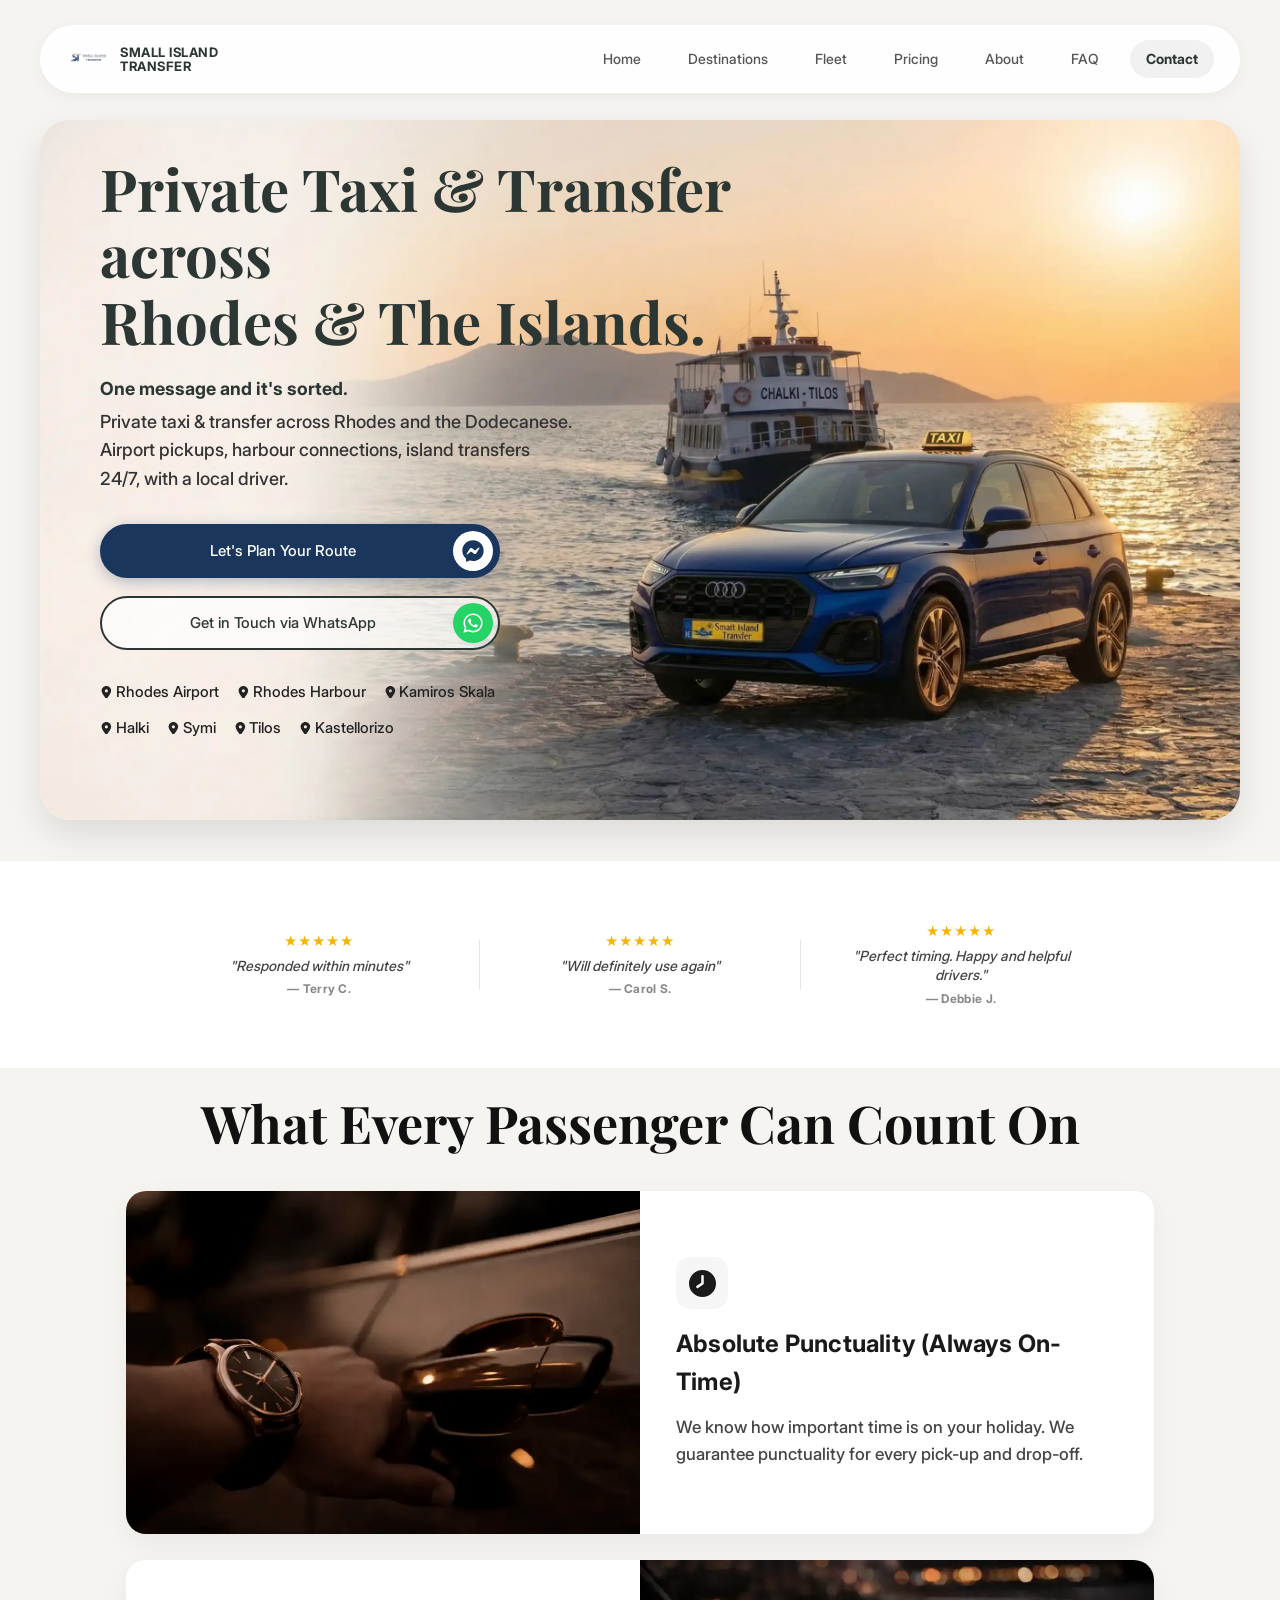
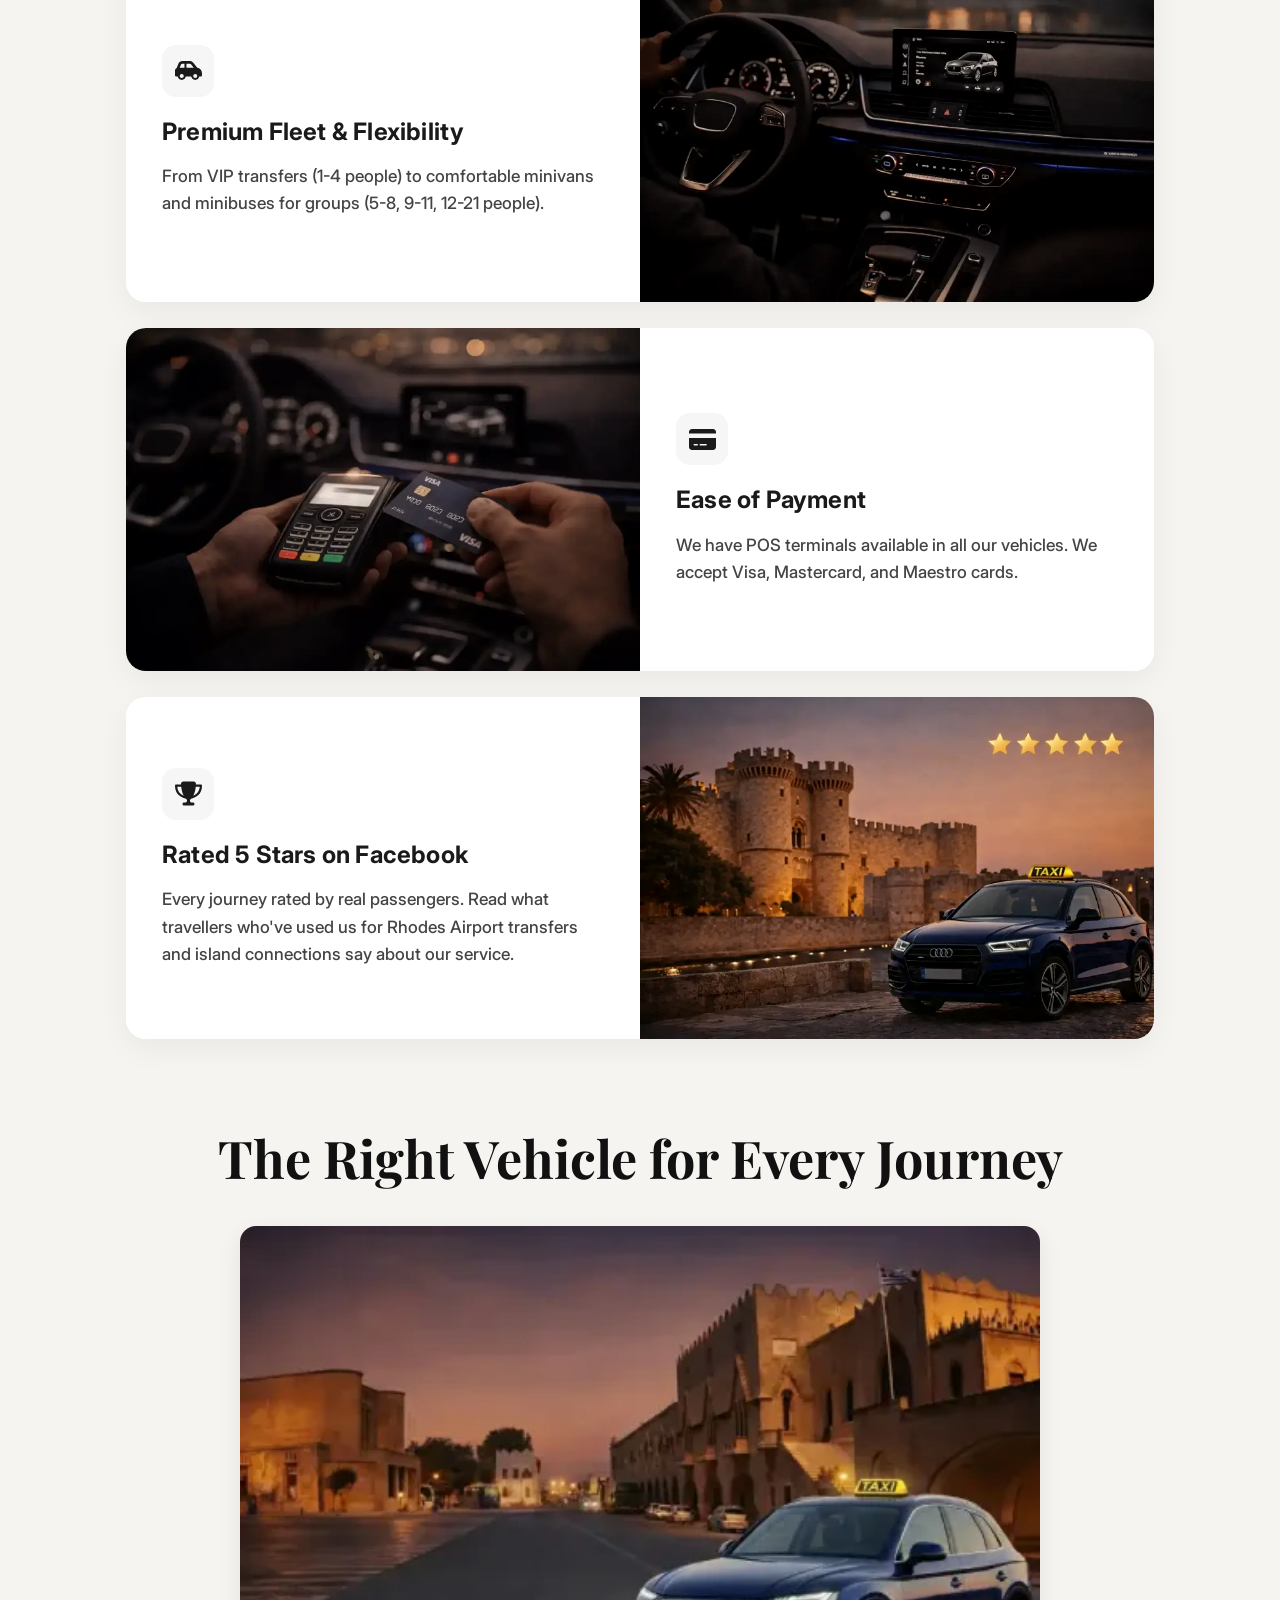
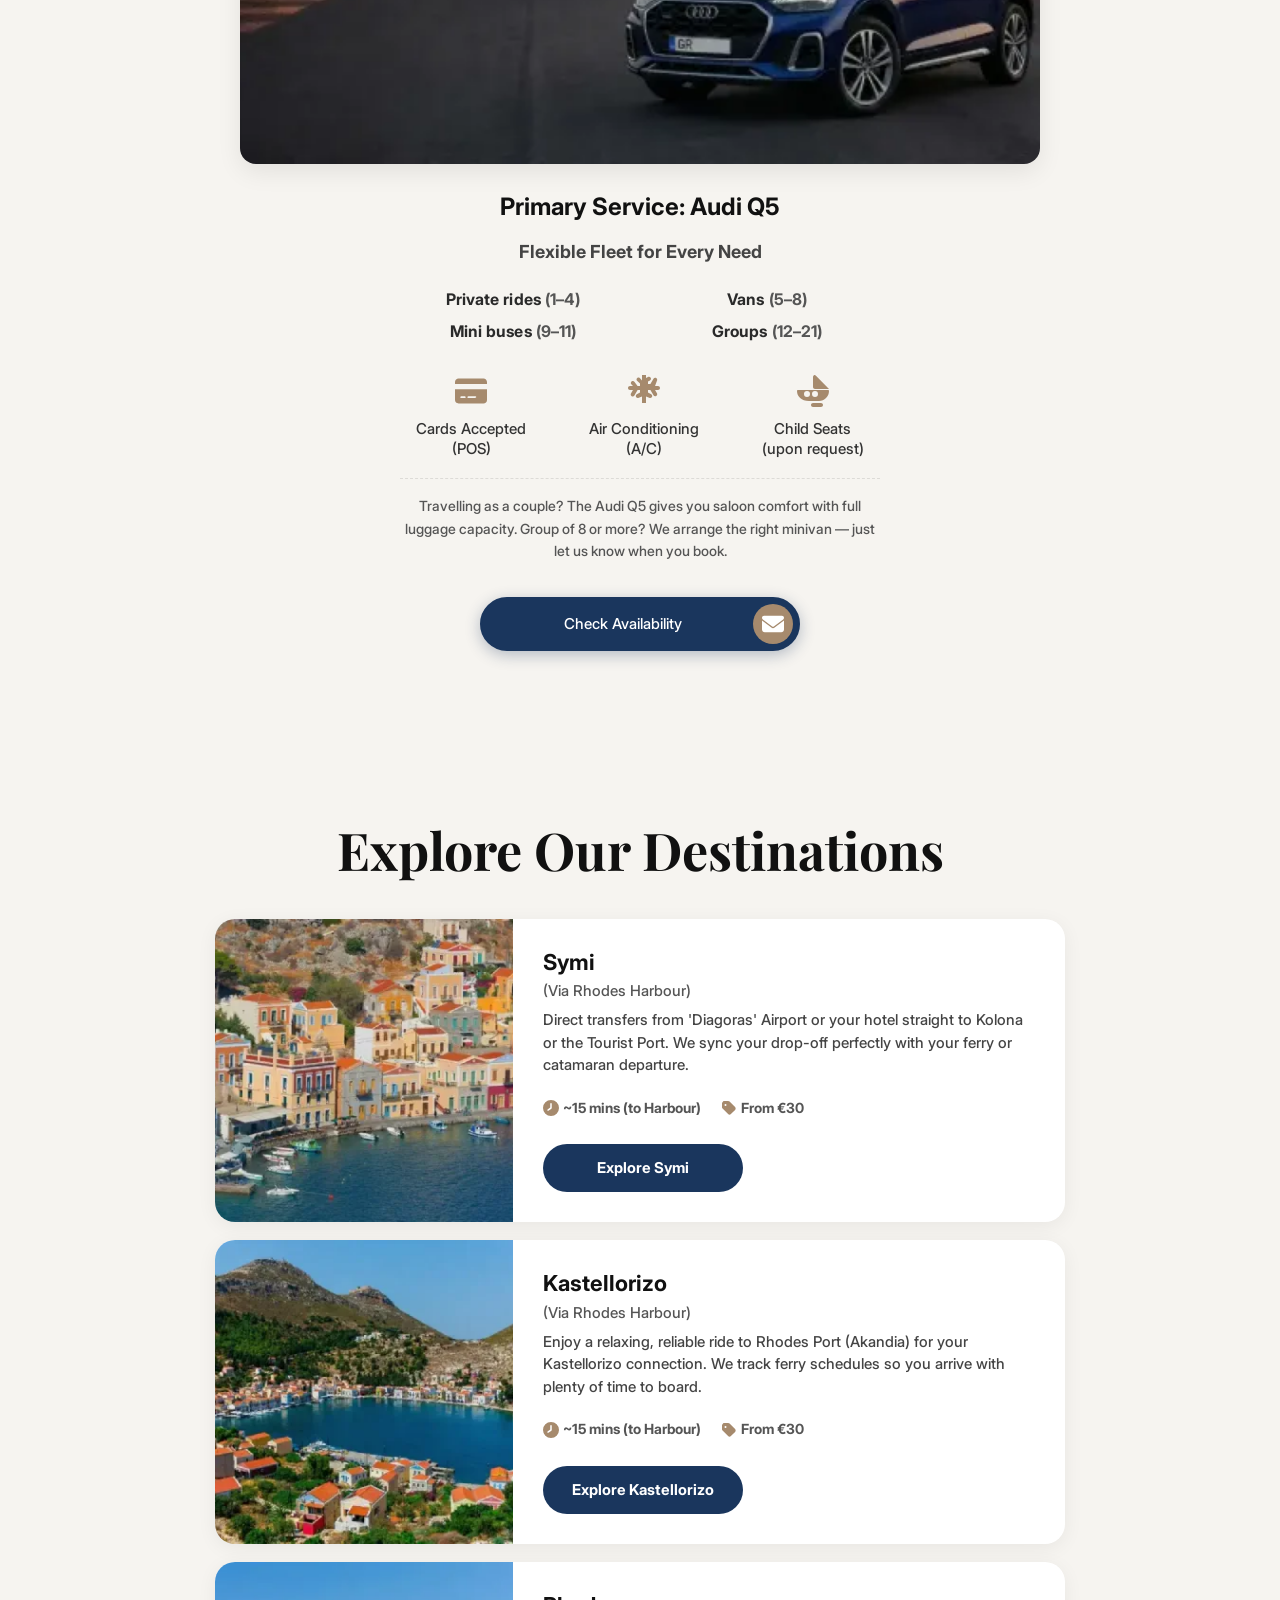
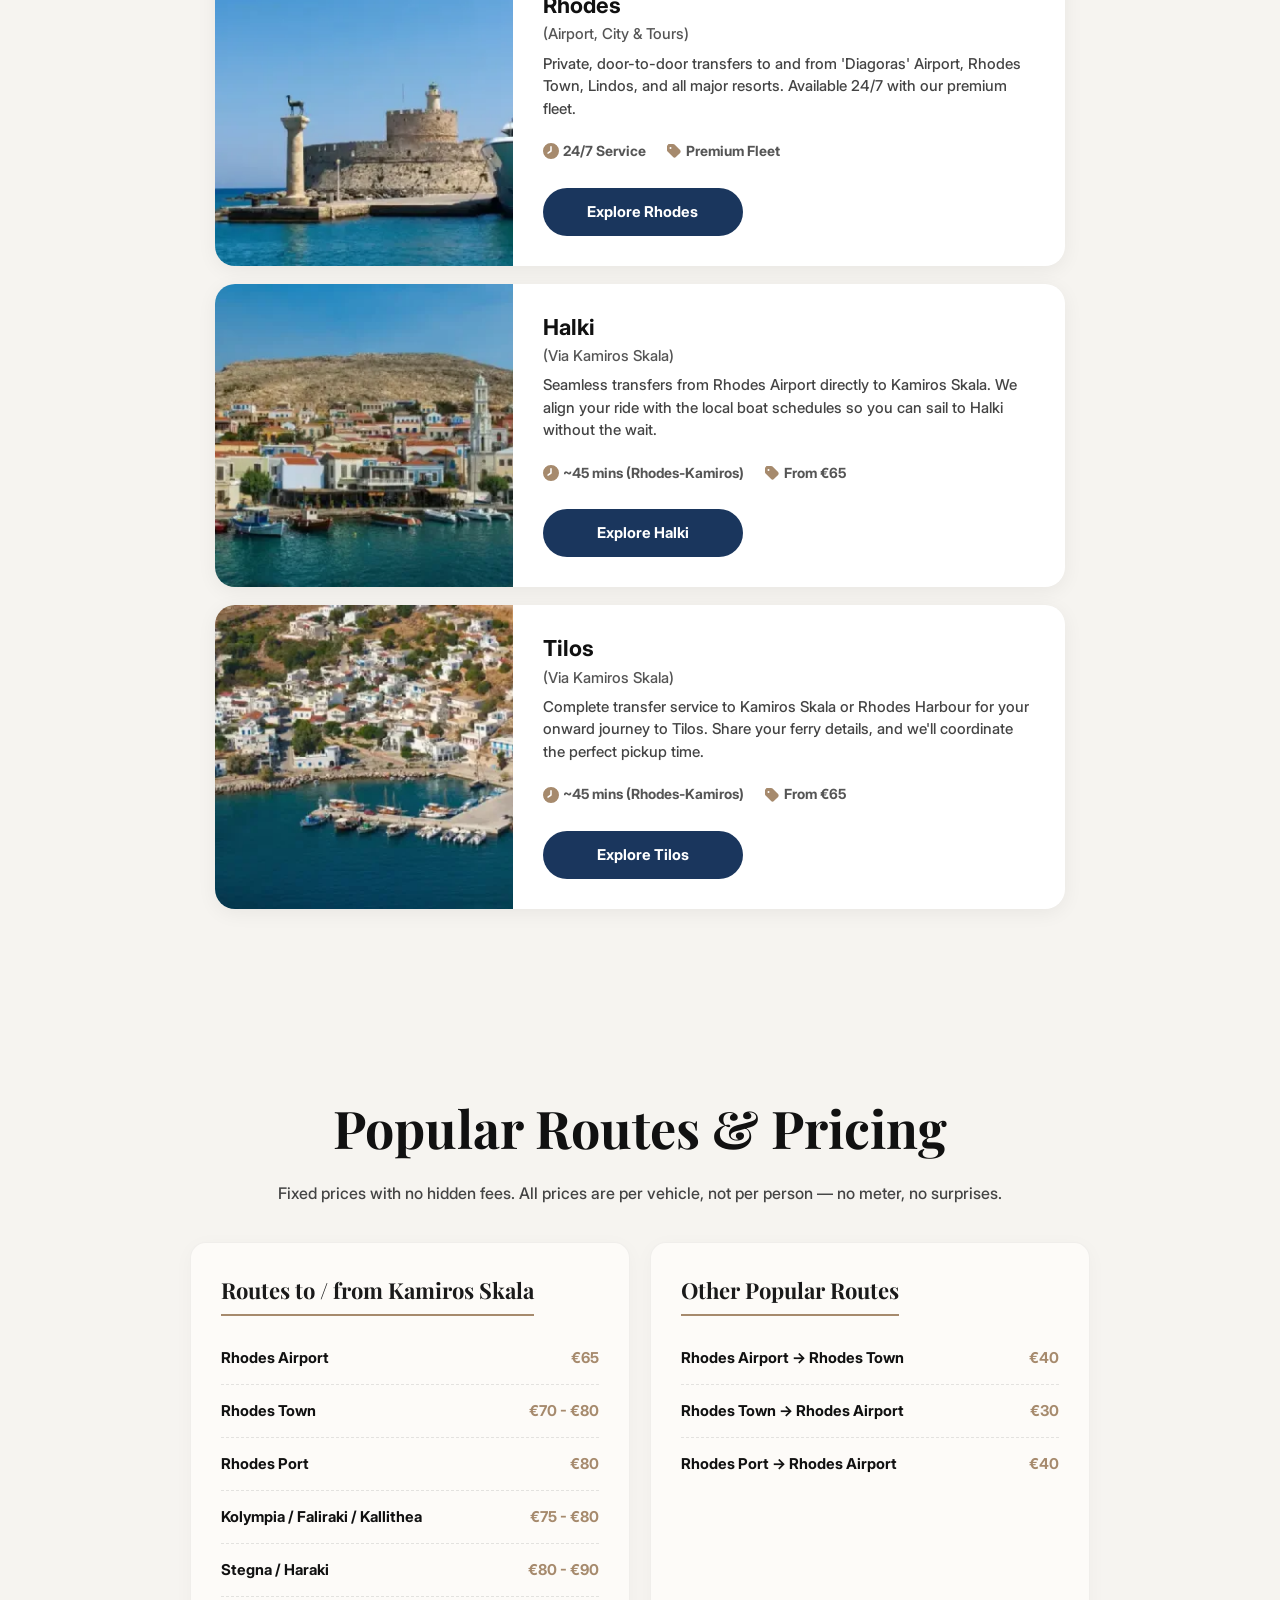
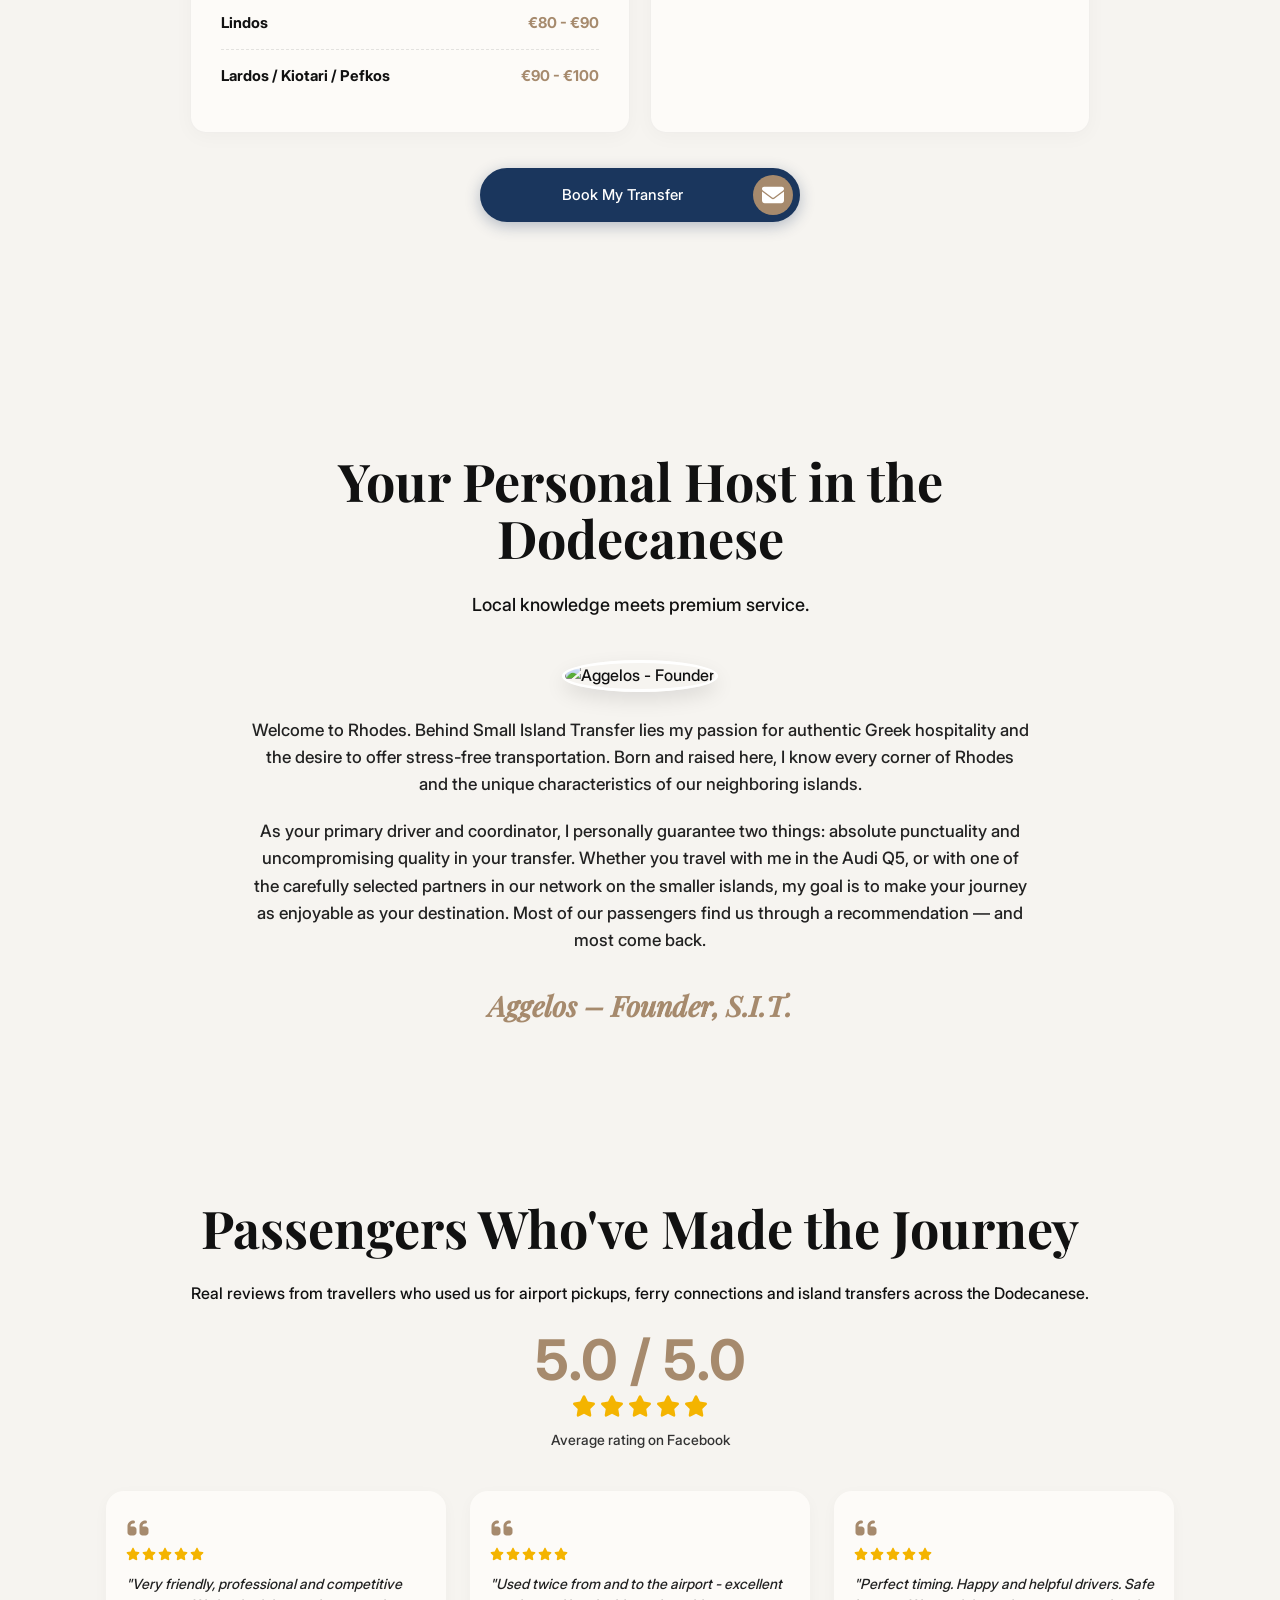
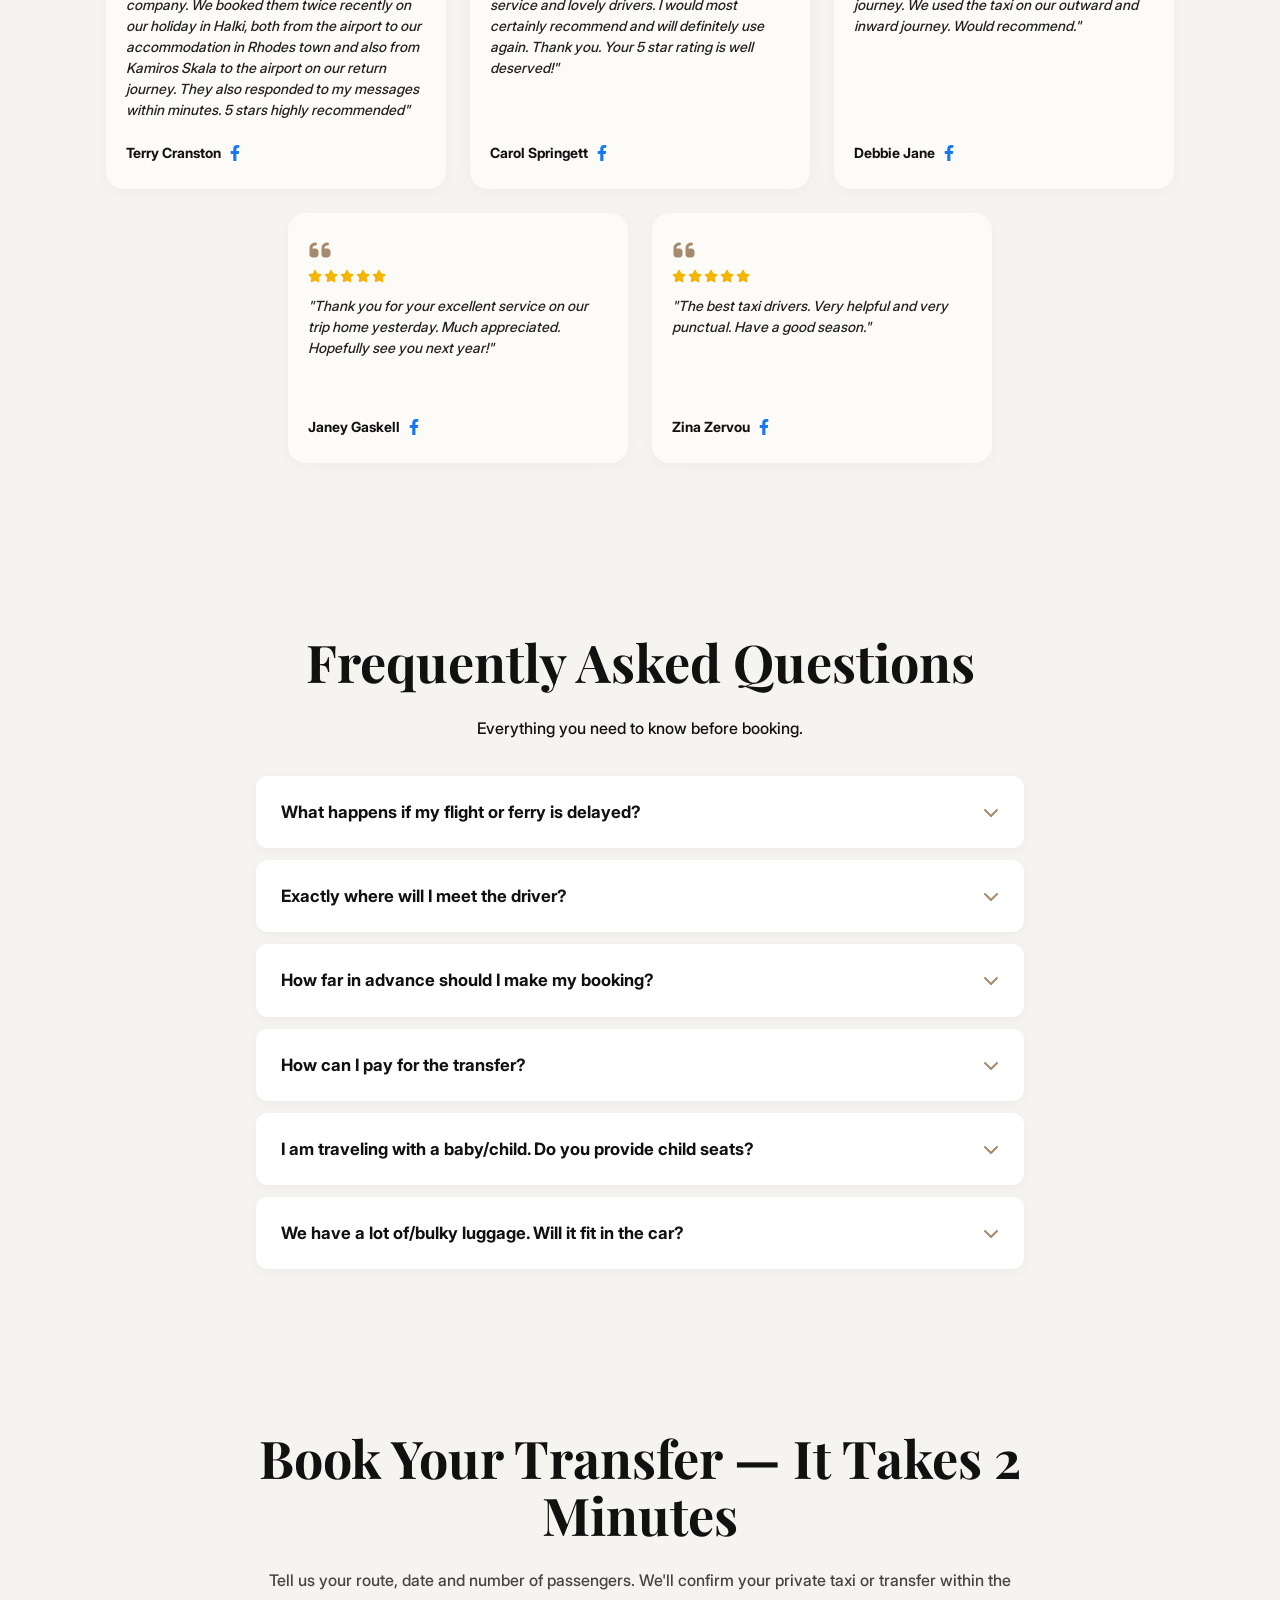
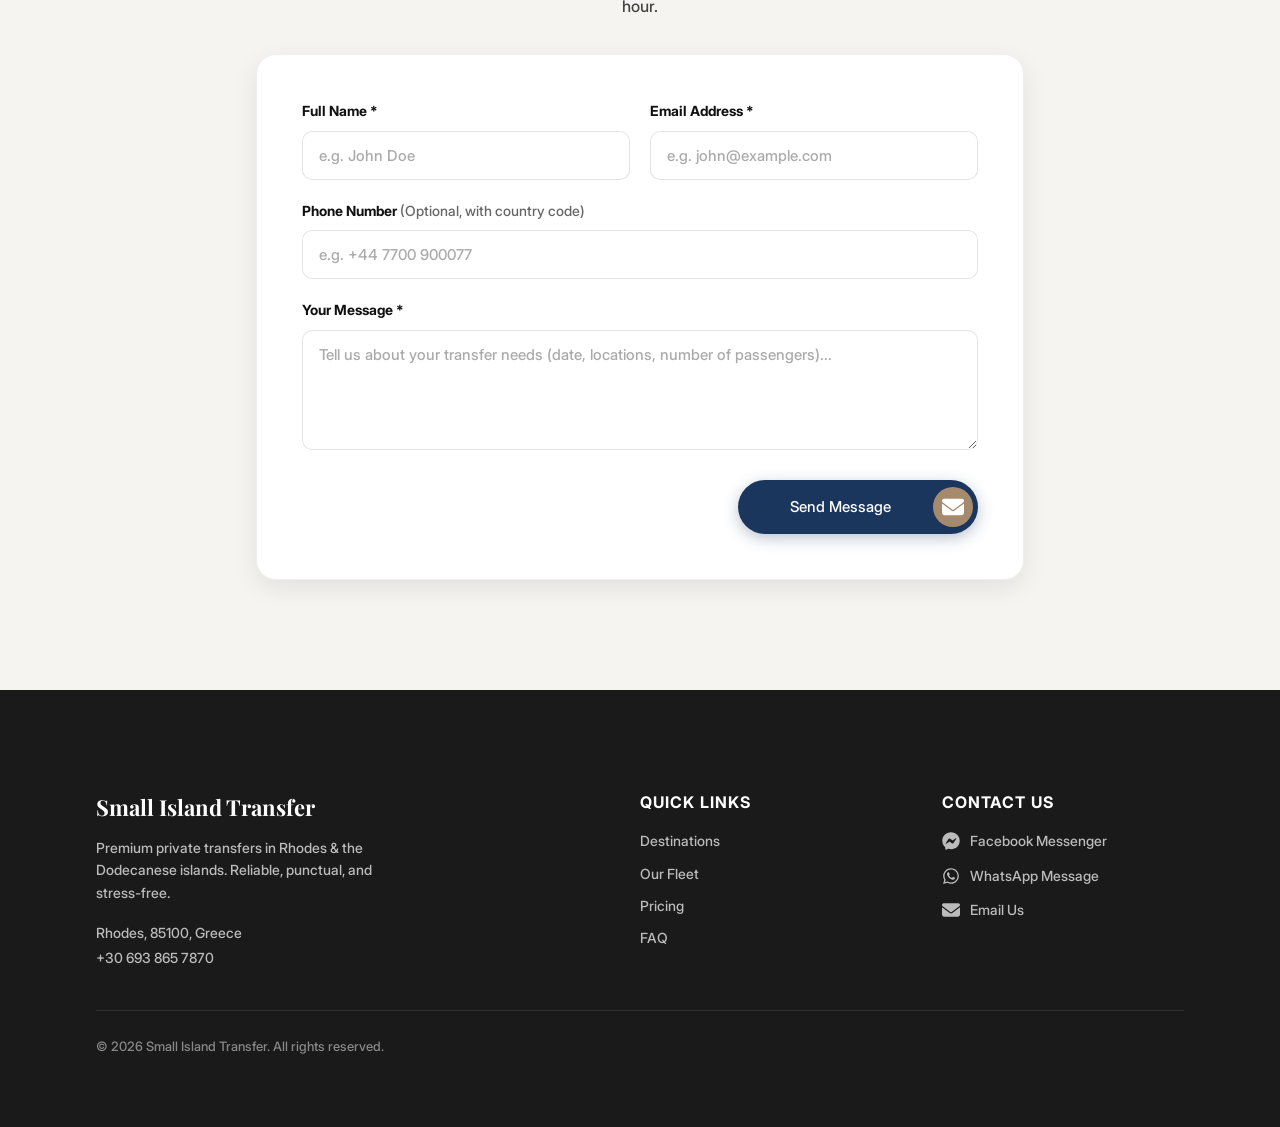
==== commit d0a74317: "Update index.html" ====
--- a/index.html
+++ b/index.html
@@ -351,7 +351,7 @@
 
   <header class="main-header">
     <div class="logo-wrapper">
-      <img src="logo.webp" alt="Small Island Transfer Logo" width="100" height="100" class="nav-logo">
+      <img src="logo.webp" alt="Small Island Transfer Logo" width="200" height="200" class="nav-logo">
       <div class="logo-text"><span>SMALL ISLAND</span><span>TRANSFER</span></div>
     </div>
     <button class="hamburger-btn" aria-label="Open menu" onclick="toggleMenu(event)">
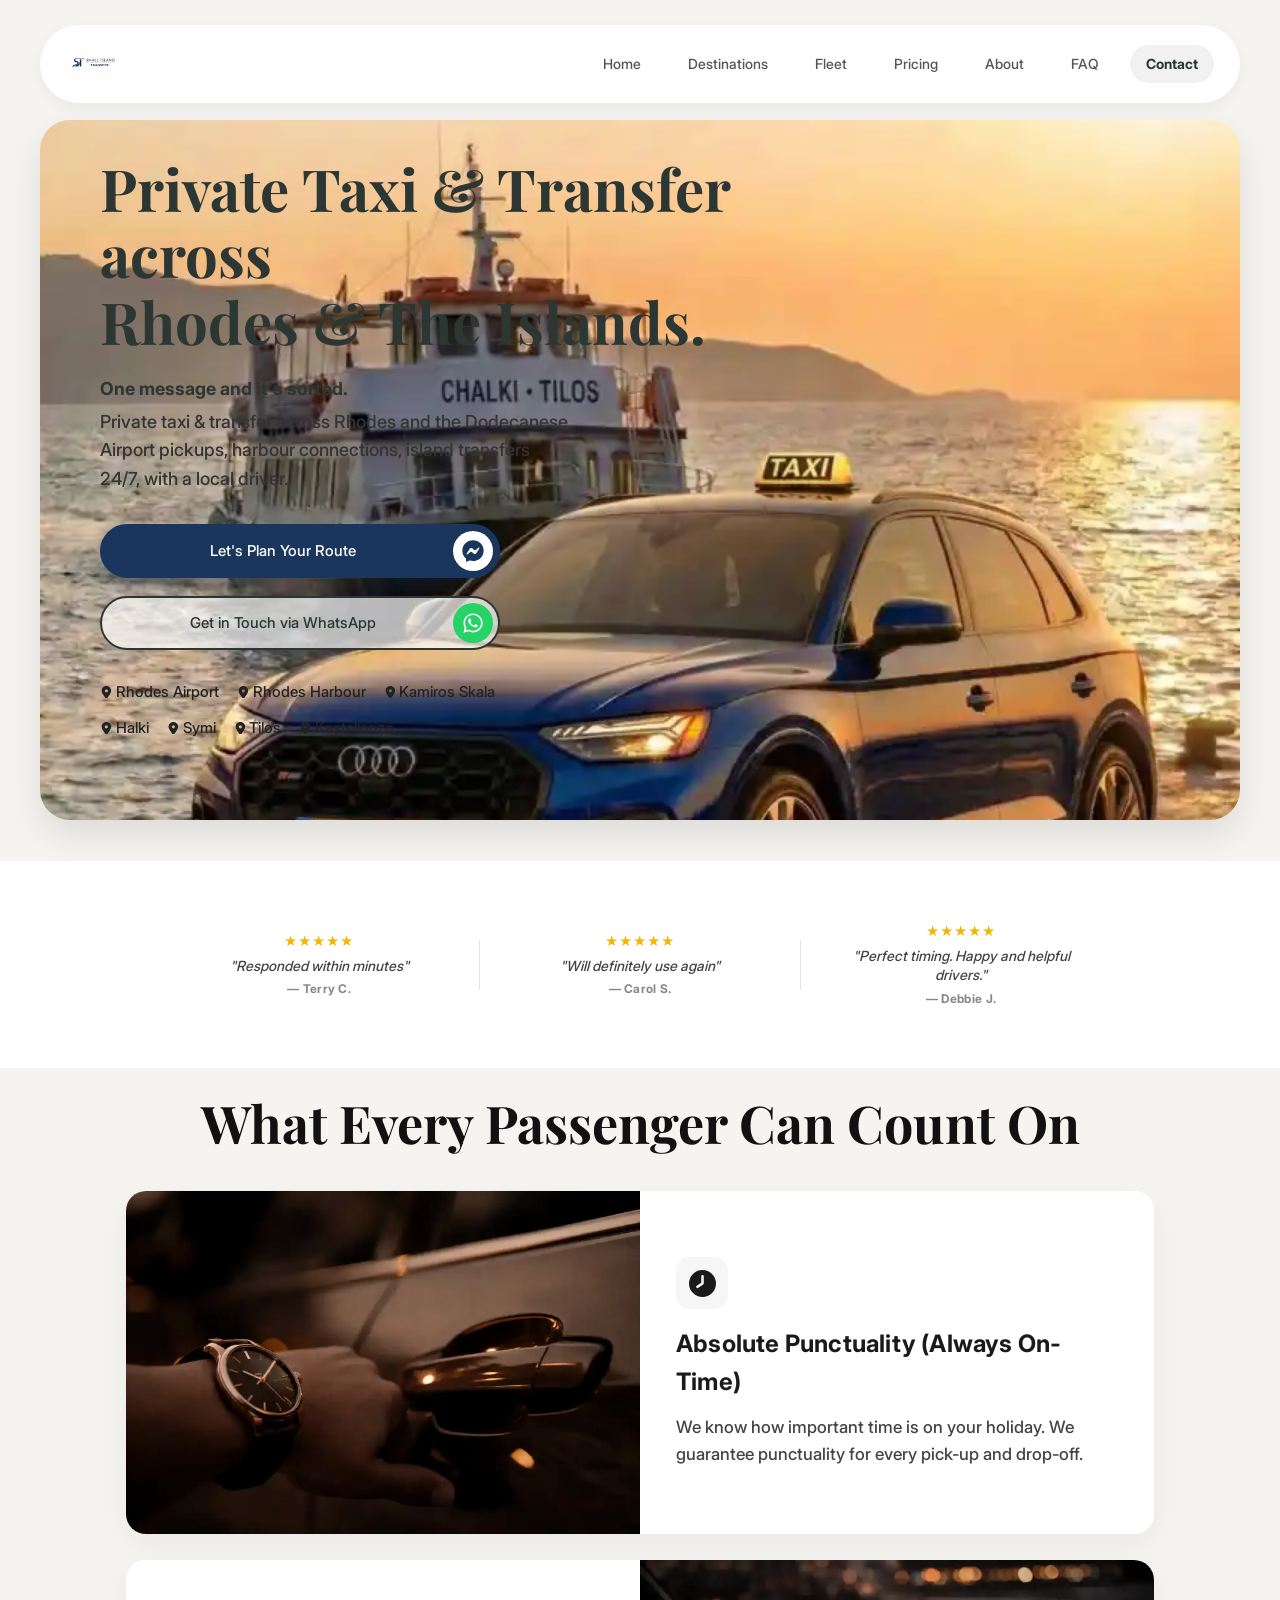
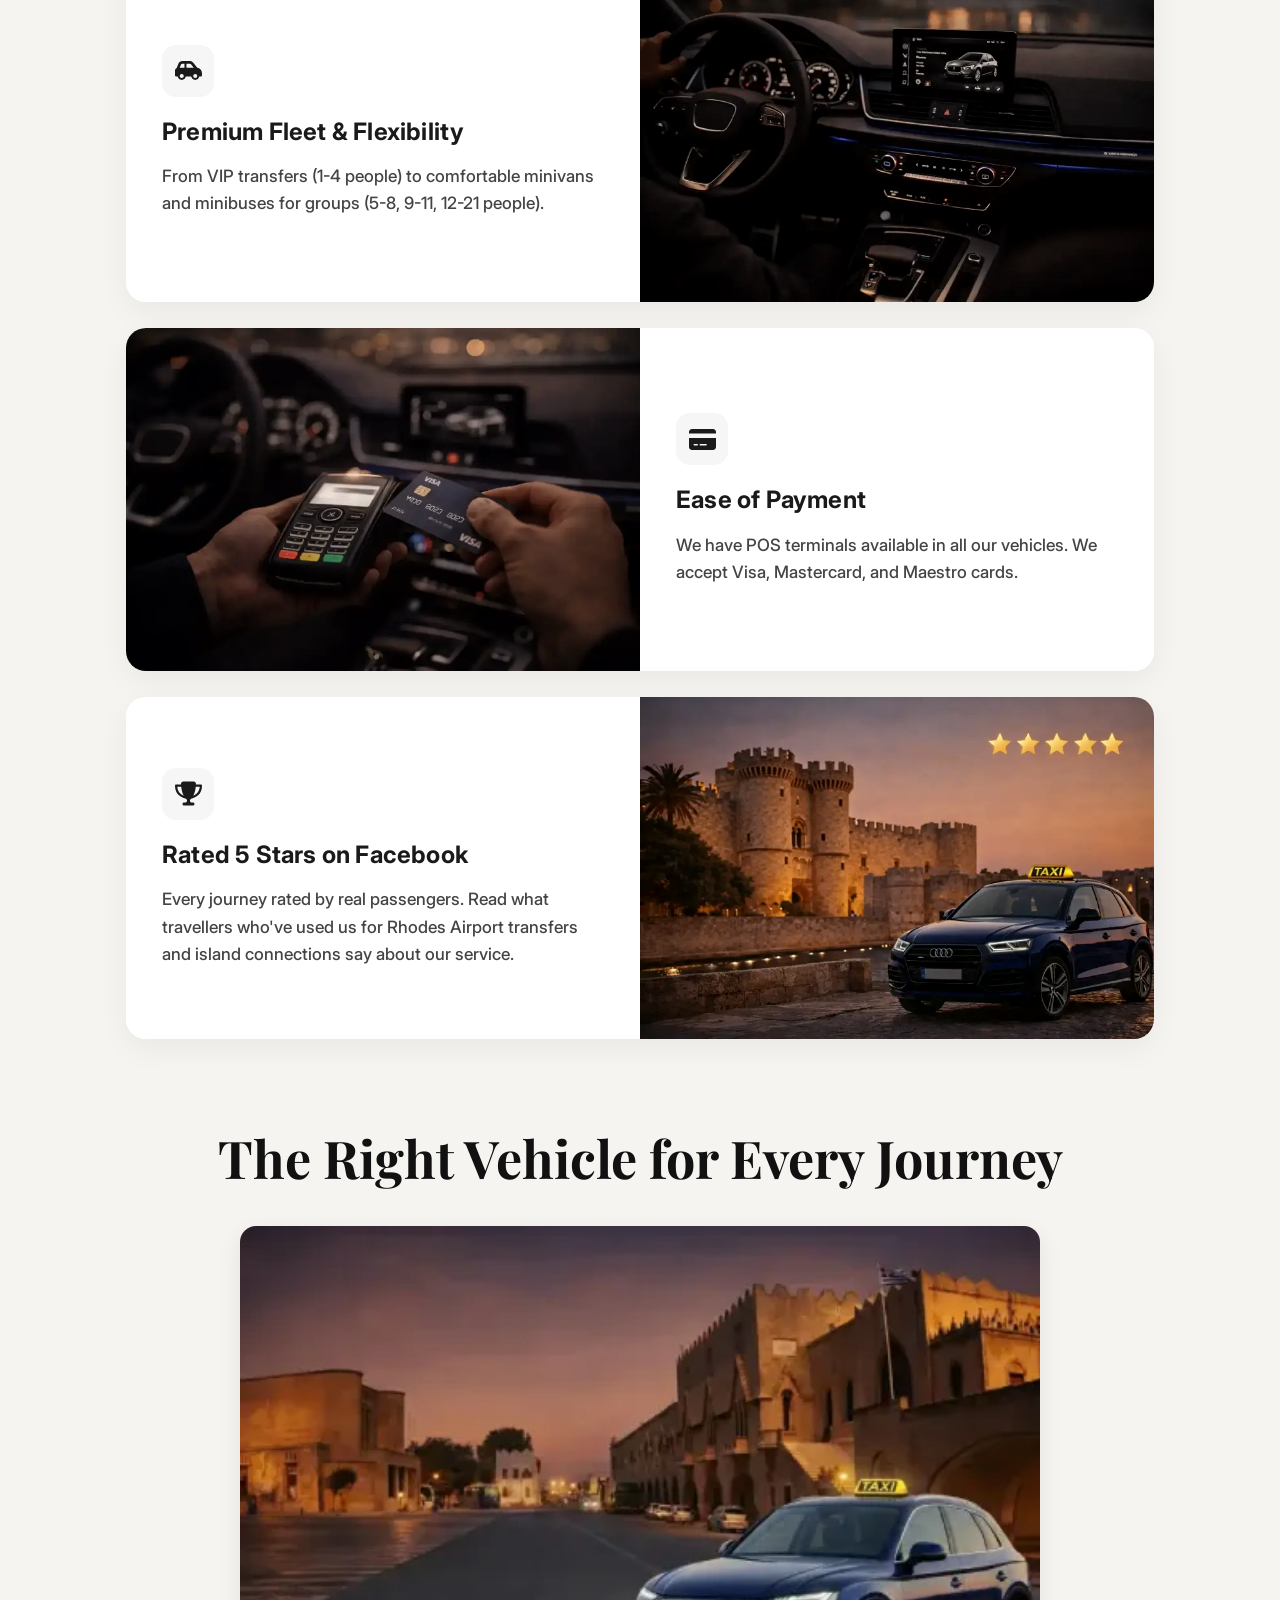
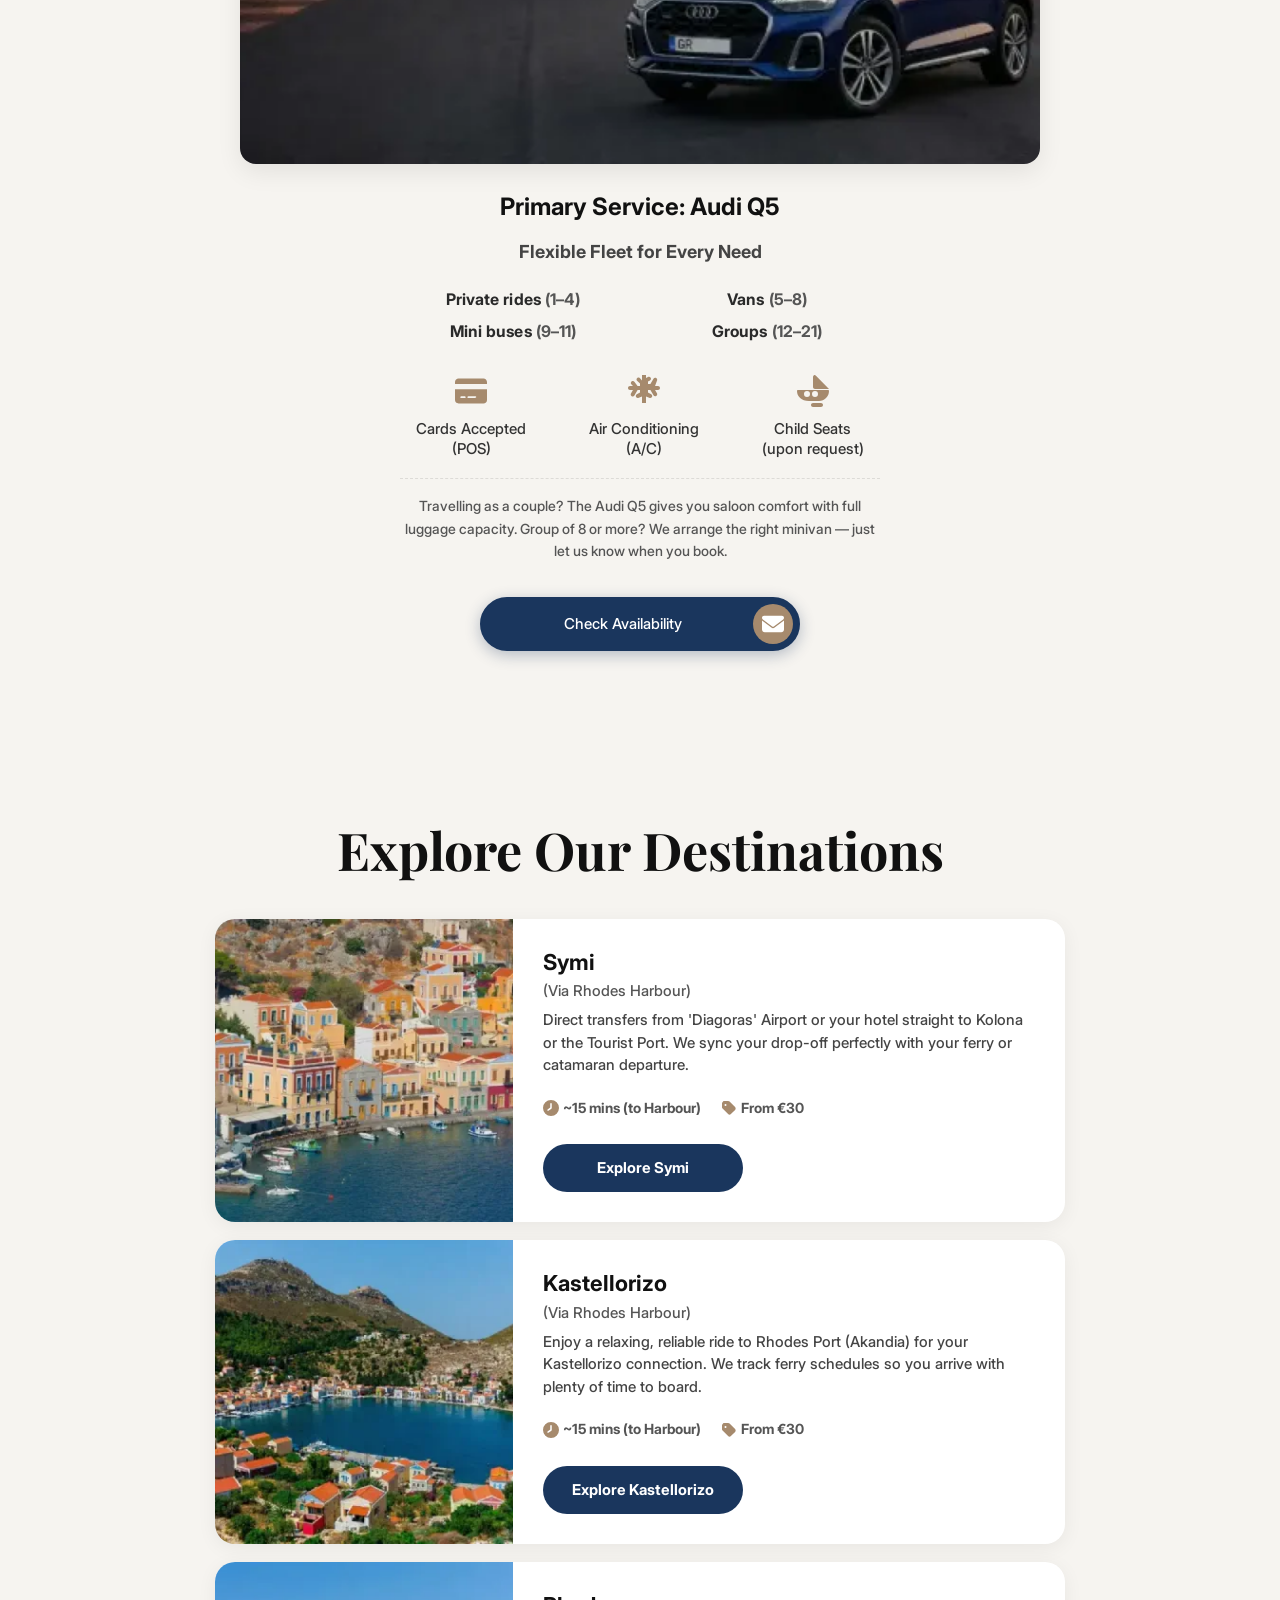
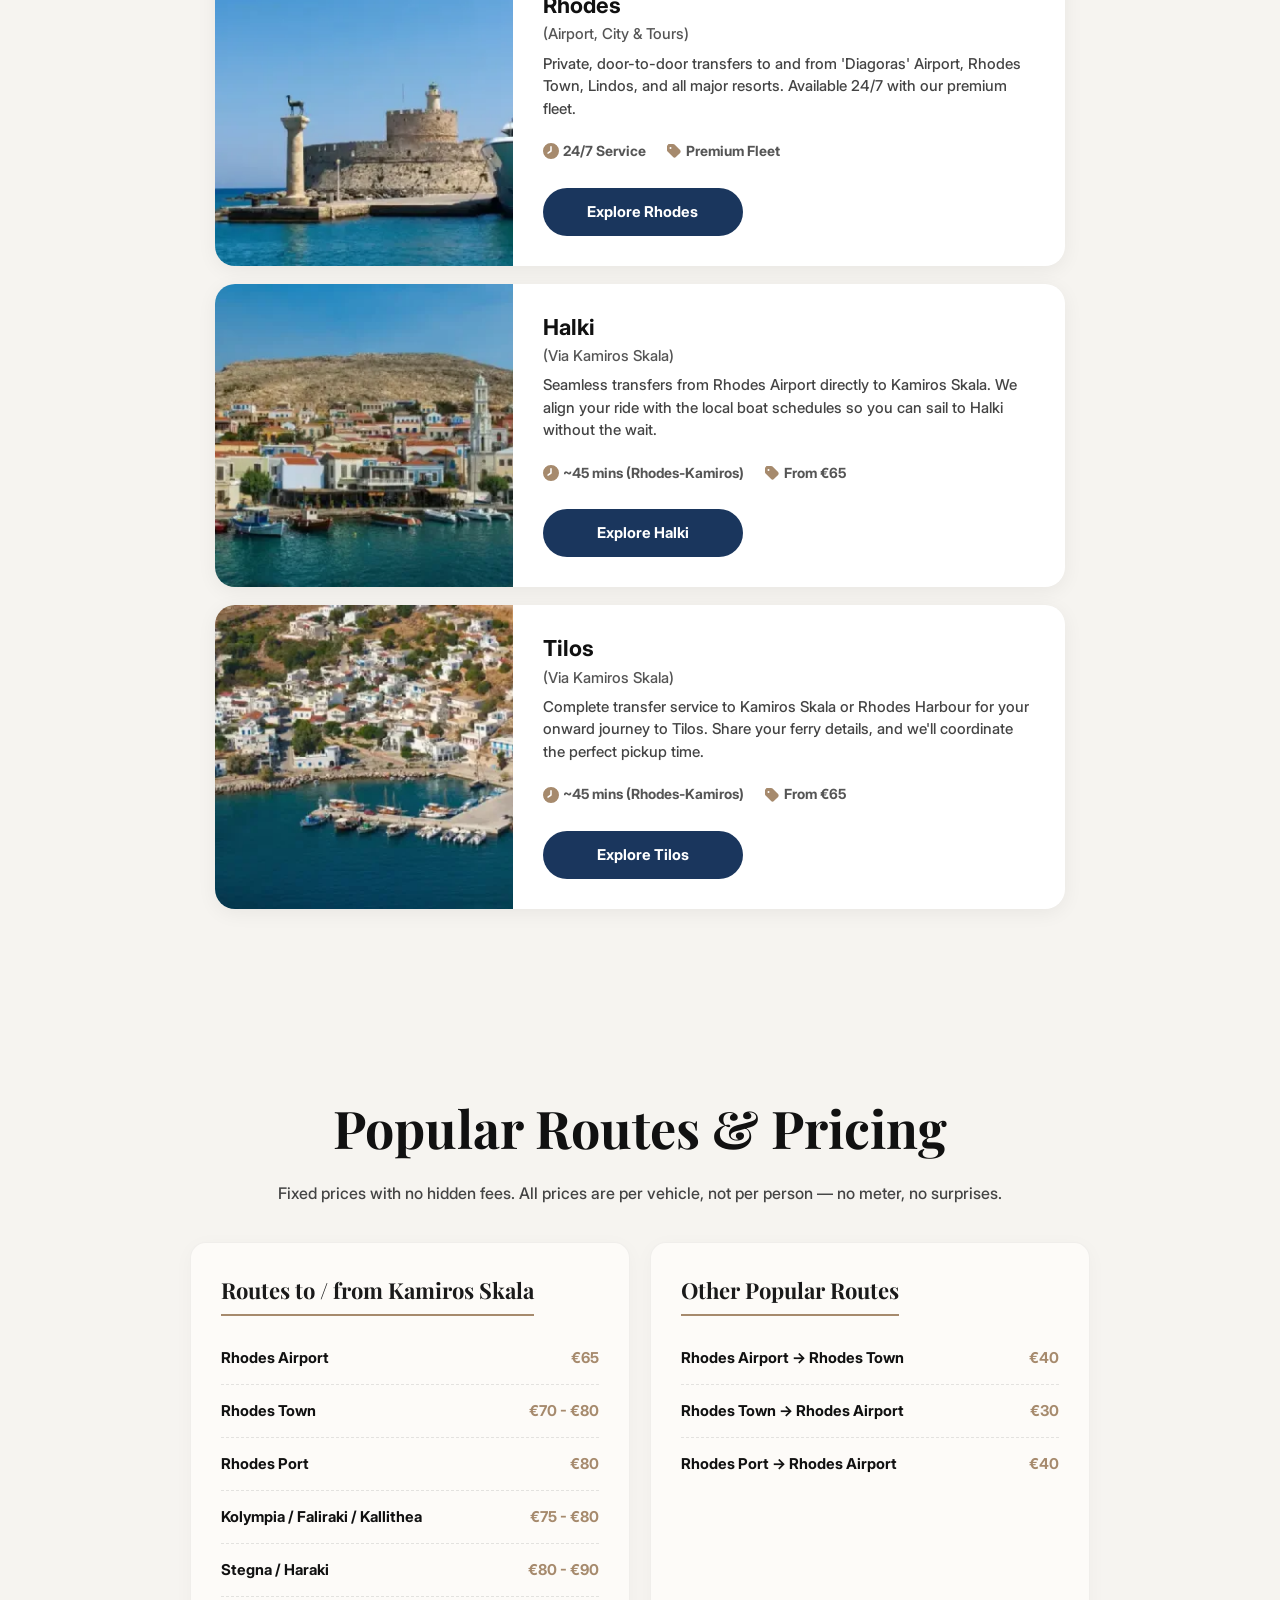
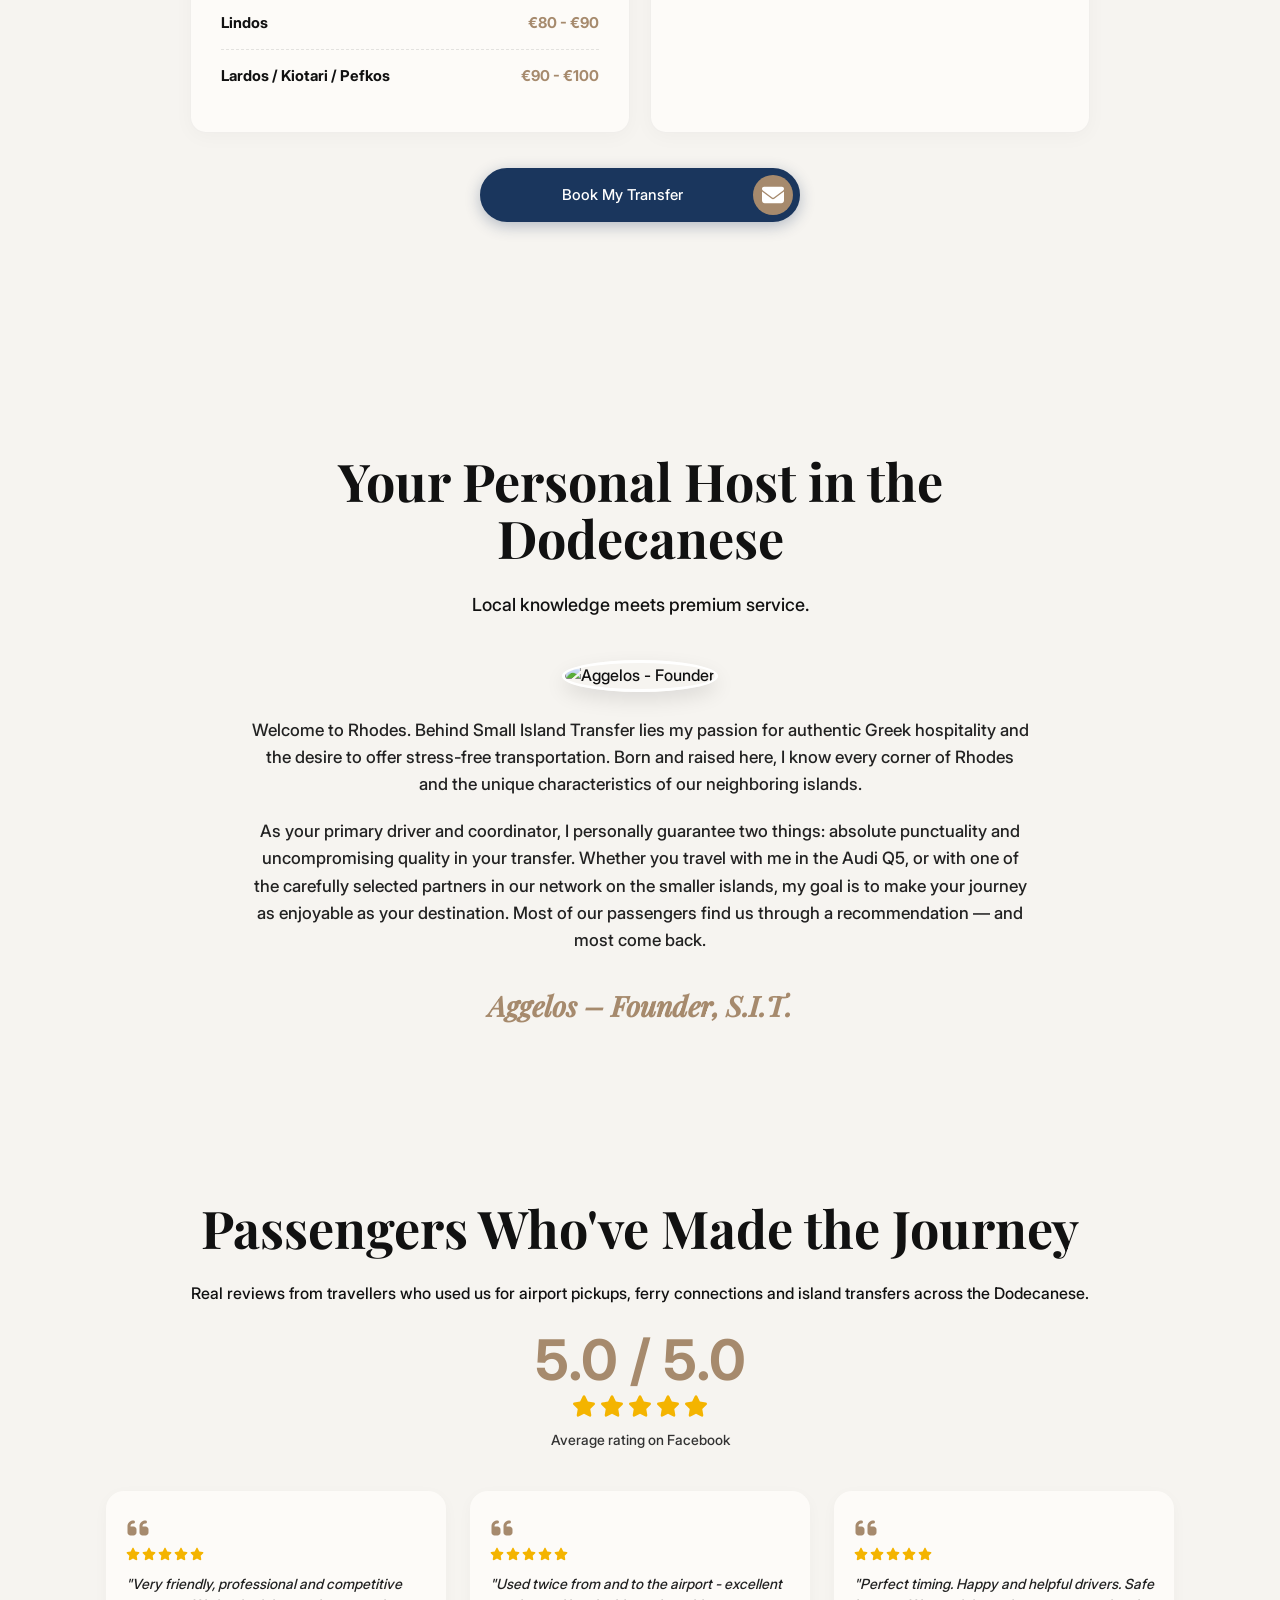
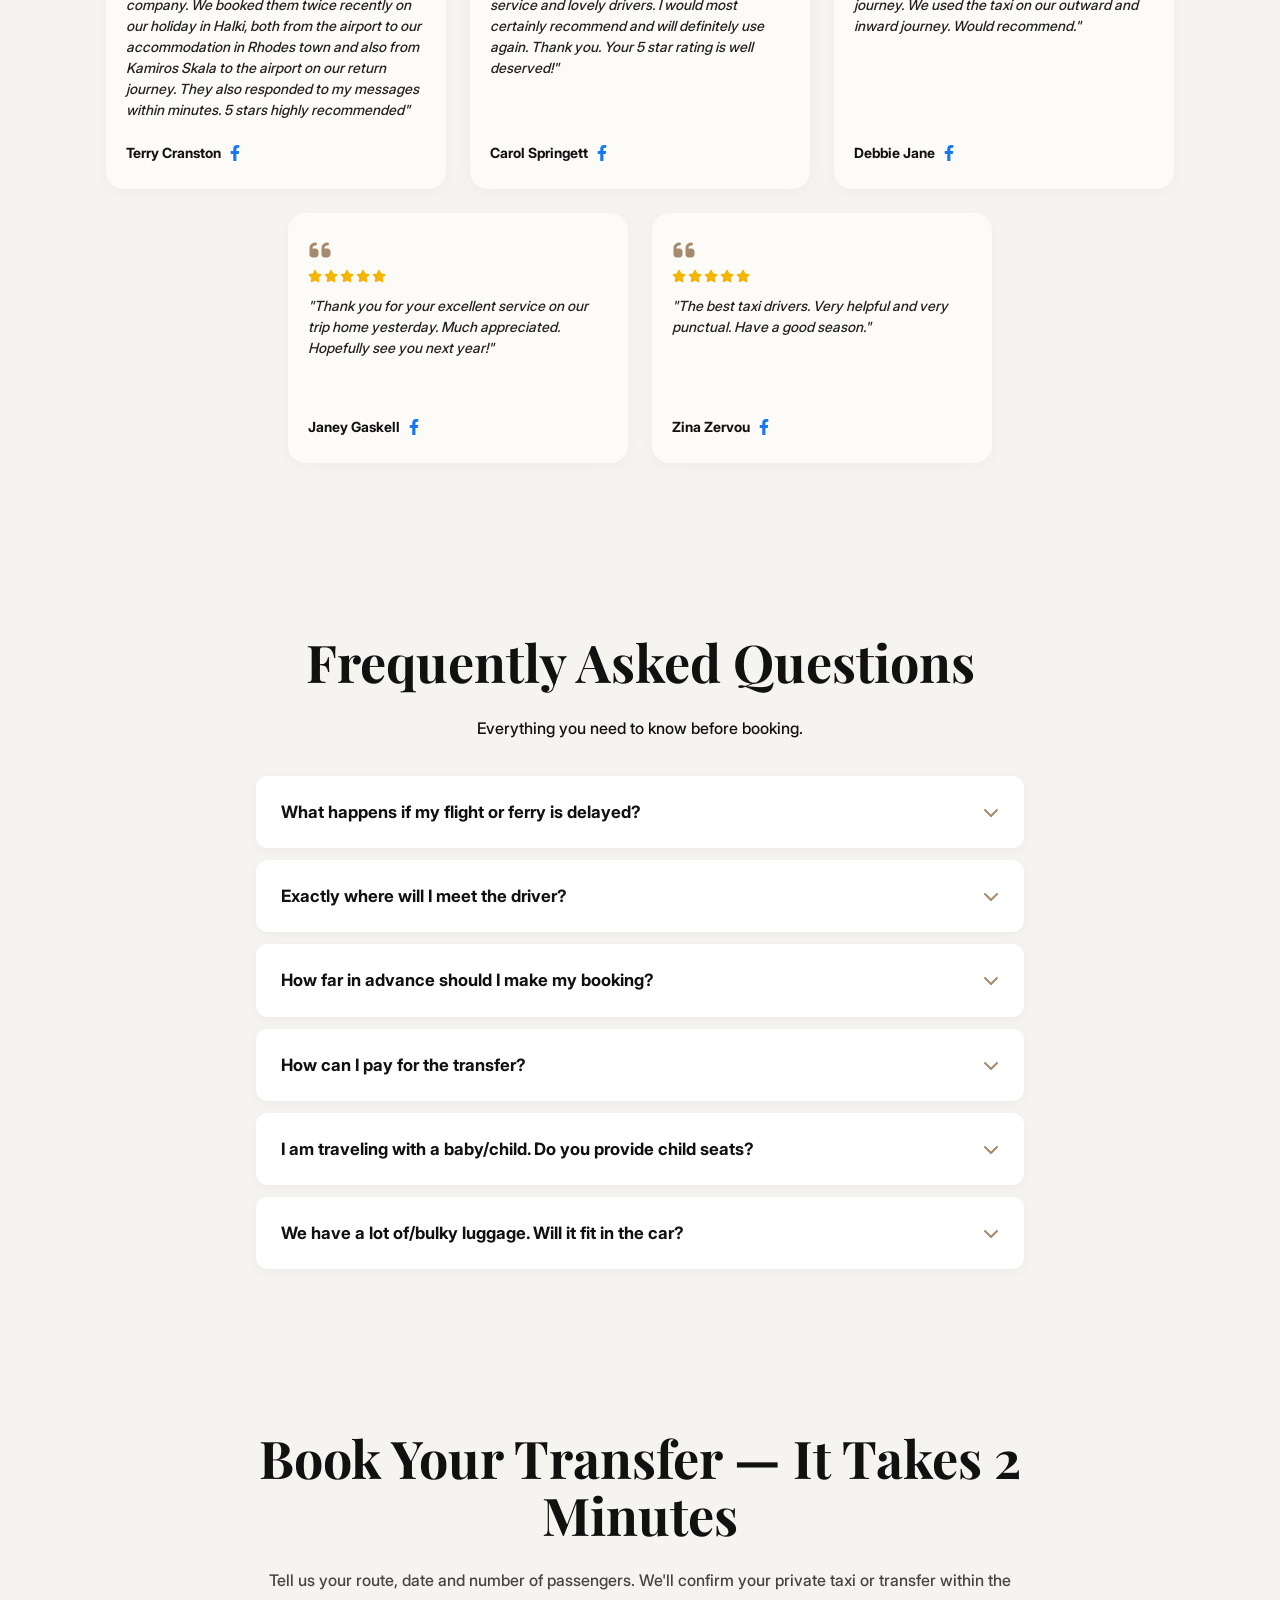
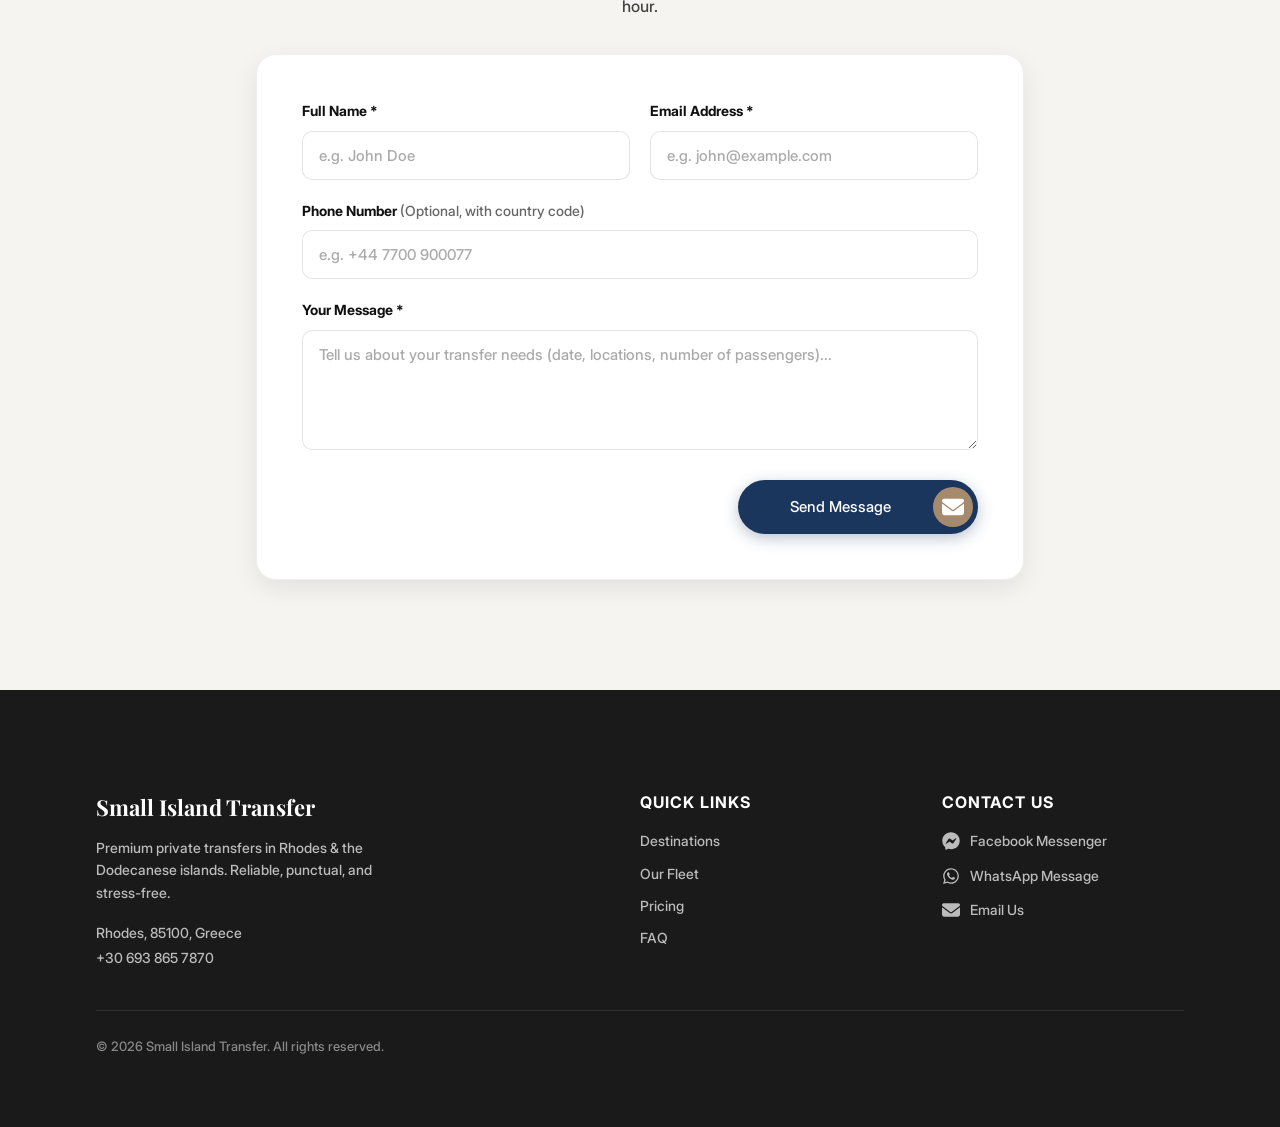
==== commit ba80cb8a: "Update index.html" ====
--- a/index.html
+++ b/index.html
@@ -205,9 +205,8 @@
     
     /* Header & Nav */
     .main-header{position:fixed;top:15px;left:50%;transform:translateX(-50%);width:calc(100% - 30px);max-width:1200px;background:rgba(255,255,255,.9);backdrop-filter:blur(15px);-webkit-backdrop-filter:blur(15px);border:1px solid rgba(255,255,255,.5);border-radius:40px;display:flex;justify-content:space-between;align-items:center;padding:10px 15px;z-index:1000;box-shadow:0 4px 15px rgba(0,0,0,.05)}
-    .logo-wrapper{display:flex;align-items:center;gap:8px}
-    .logo-text{display:flex;flex-direction:column;font-size:11px;font-weight:700;line-height:1.1;color:var(--text);letter-spacing:.5px}
-    .nav-logo{width:36px;height:36px;object-fit:contain}
+    .logo-wrapper{display:flex;align-items:center;}
+    .nav-logo{width:44px;height:44px;object-fit:contain;}
     .hamburger-btn{background:transparent;border:none;color:var(--text);cursor:pointer;padding:5px 10px;display:flex;align-items:center;outline:none}
     #menu-icon{transition:opacity .2s ease,transform .2s ease;width:24px;height:24px}
     .top-nav{display:flex;flex-direction:column;position:absolute;top:65px;left:0;width:100%;background:rgba(255,255,255,.95);backdrop-filter:blur(15px);border:1px solid rgba(255,255,255,.5);border-radius:20px;padding:10px 0;box-shadow:0 10px 25px rgba(0,0,0,.1);visibility:hidden;opacity:0;pointer-events:none;transform-origin:top center;transform:translateY(-15px) scaleY(.95);transition:opacity .3s ease,transform .4s cubic-bezier(.16,1,.3,1),visibility .4s}
@@ -278,8 +277,7 @@
     @media(min-width:768px){
       .floating-cta{display:none!important}
       .main-header{top:25px;padding:10px 25px}
-      .logo-text{font-size:13px}
-      .nav-logo{width:46px;height:46px}
+      .nav-logo{width:56px;height:56px;}
       .hamburger-btn{display:none}
       .top-nav{display:flex!important;flex-direction:row;position:static;width:auto;background:transparent;backdrop-filter:none;border:none;padding:0;box-shadow:none;gap:15px;visibility:visible!important;opacity:1!important;pointer-events:auto!important;transform:none!important}
       .nav-item{font-size:14px;padding:8px 16px;border-bottom:none;border-radius:30px}
@@ -351,8 +349,7 @@
 
   <header class="main-header">
     <div class="logo-wrapper">
-      <img src="logo.webp" alt="Small Island Transfer Logo" width="200" height="200" class="nav-logo">
-      <div class="logo-text"><span>SMALL ISLAND</span><span>TRANSFER</span></div>
+      <img src="logo.webp" alt="Small Island Transfer" width="200" height="200" class="nav-logo">
     </div>
     <button class="hamburger-btn" aria-label="Open menu" onclick="toggleMenu(event)">
       <svg class="svg-icon" id="menu-icon" aria-hidden="true" width="24" height="24"><use href="#icon-bars"/></svg>
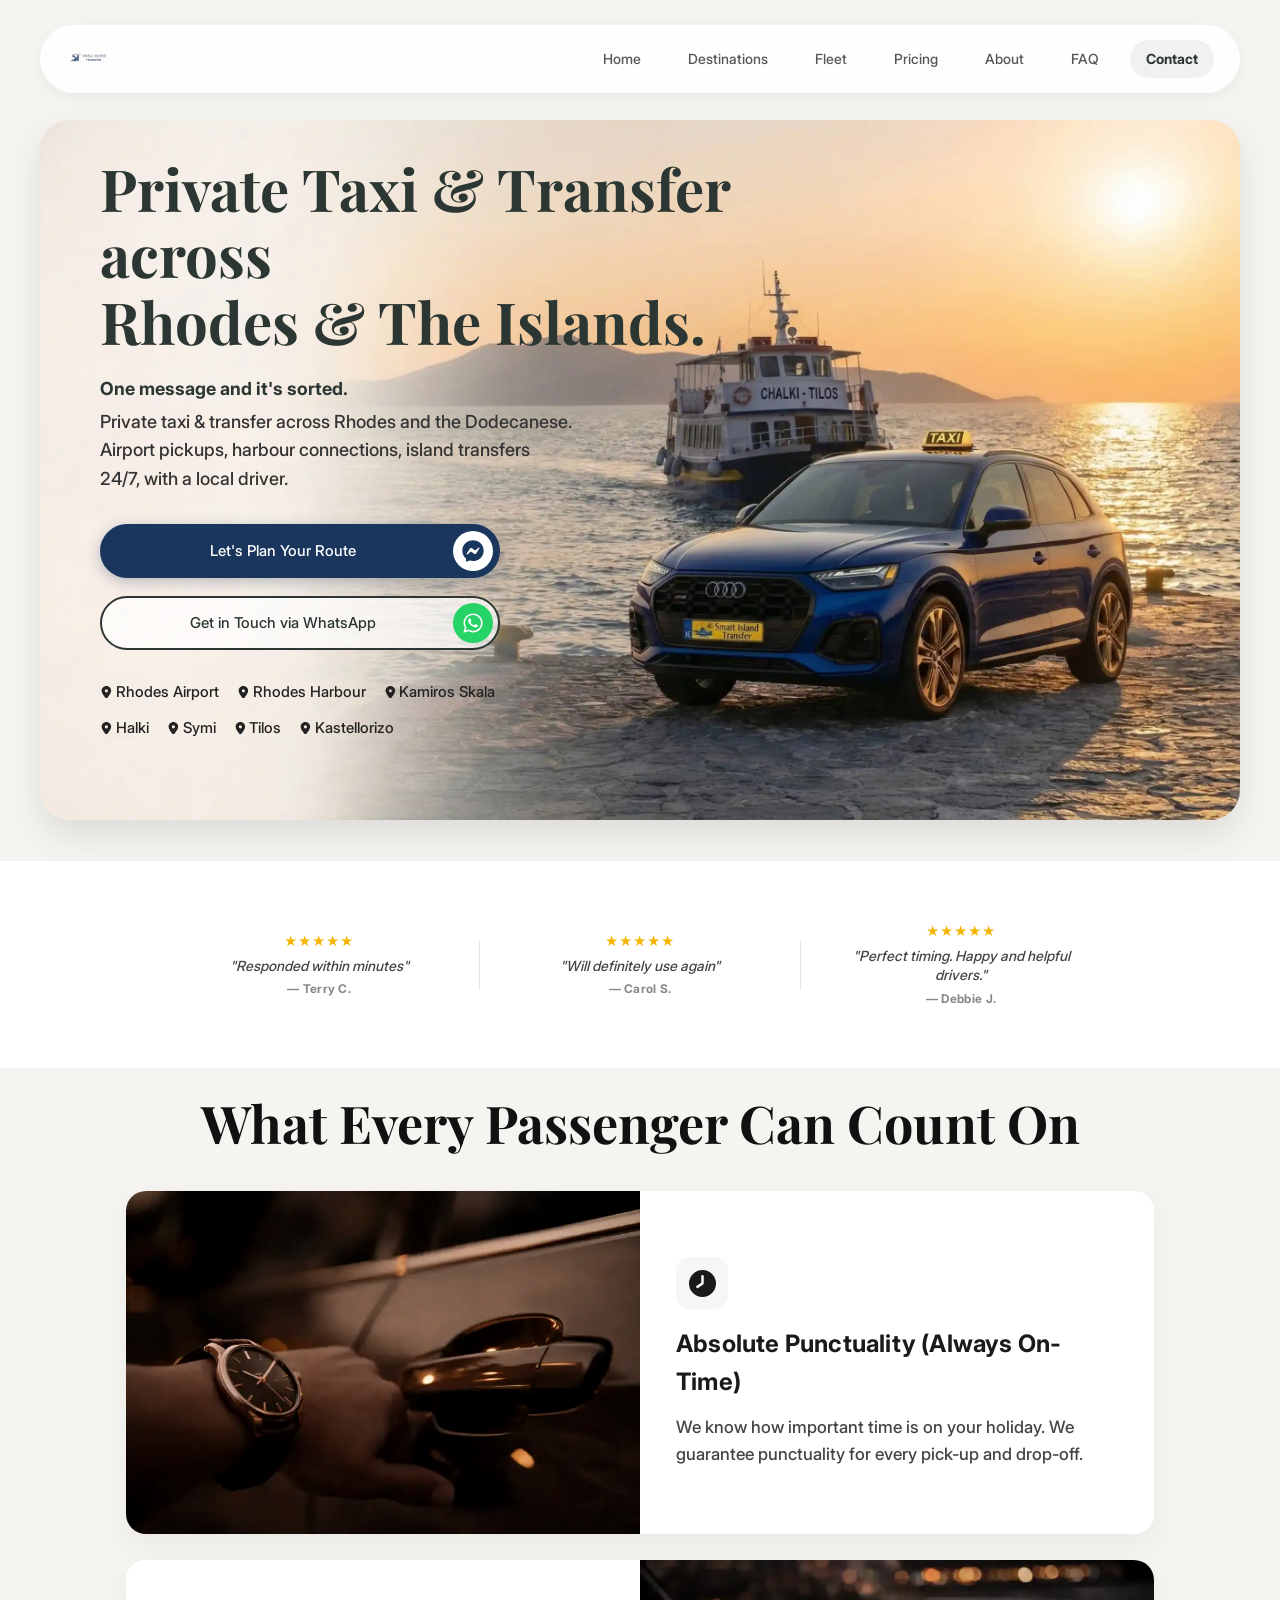
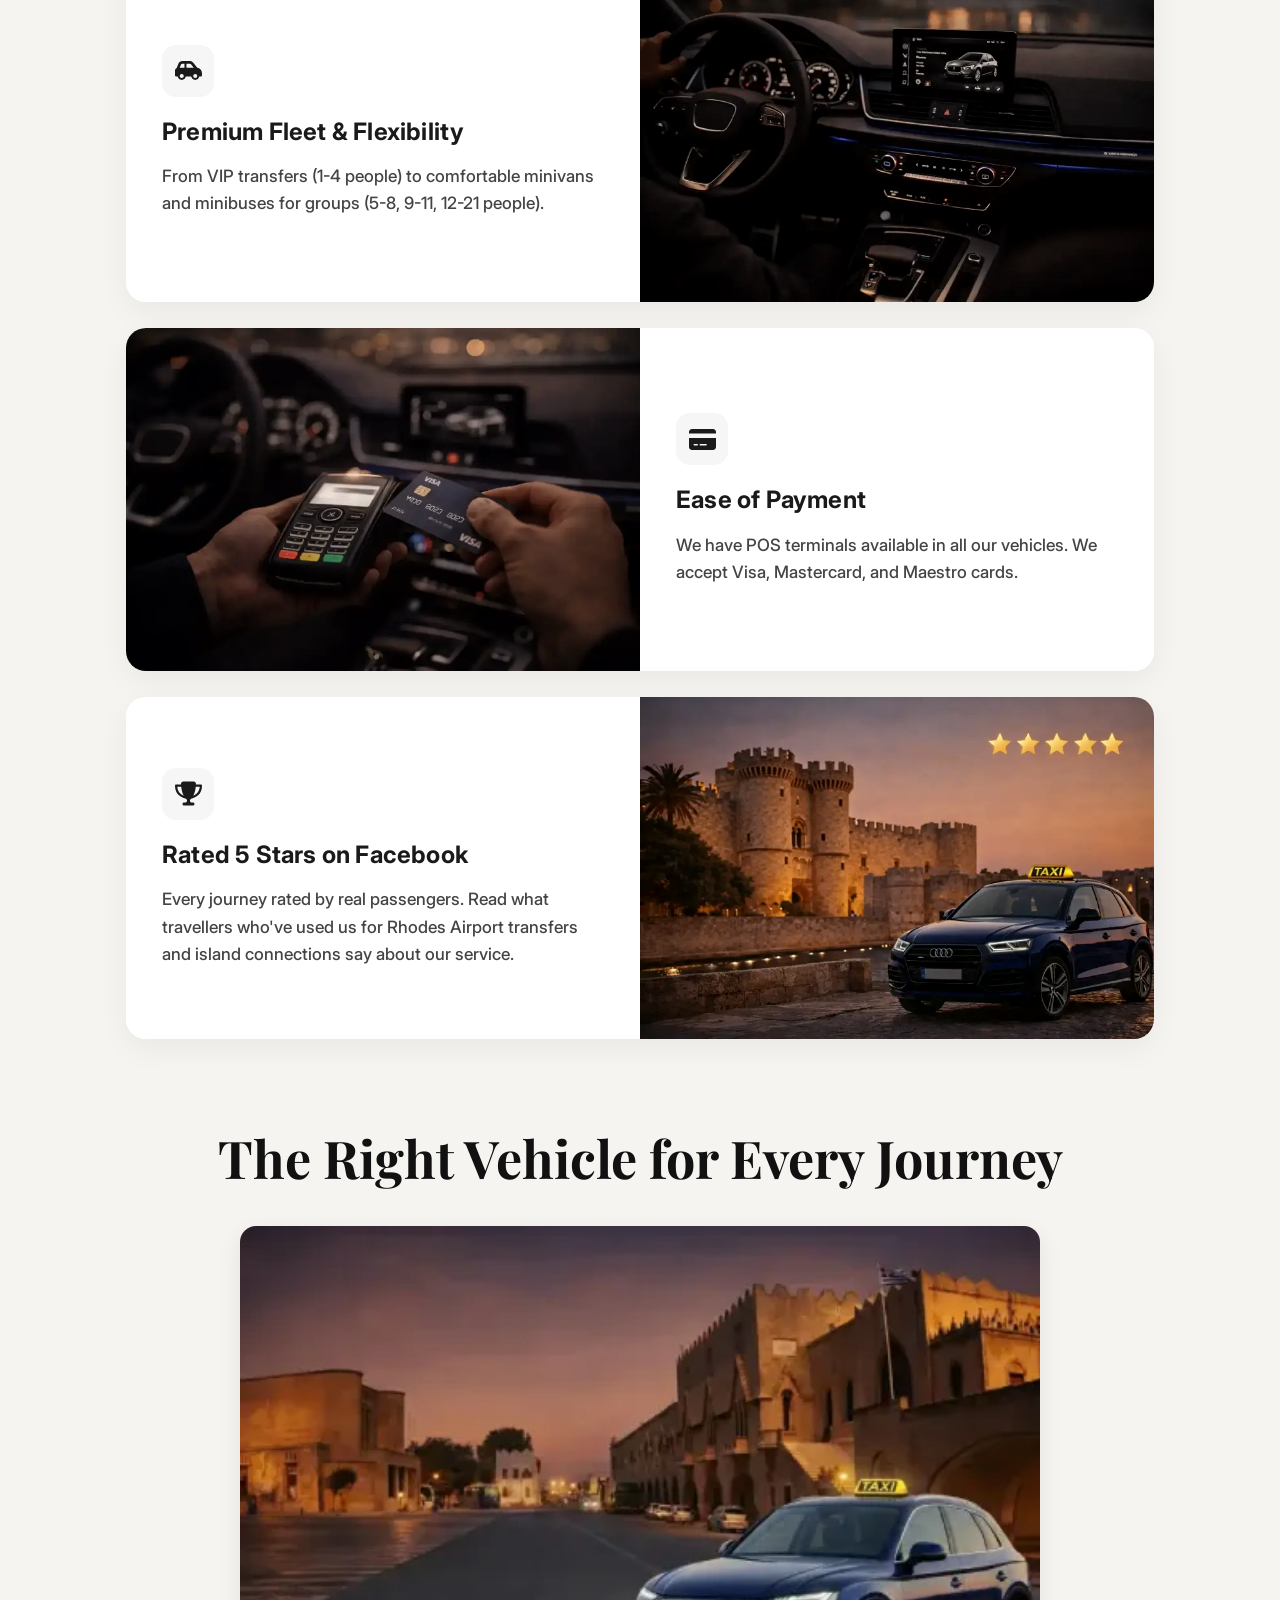
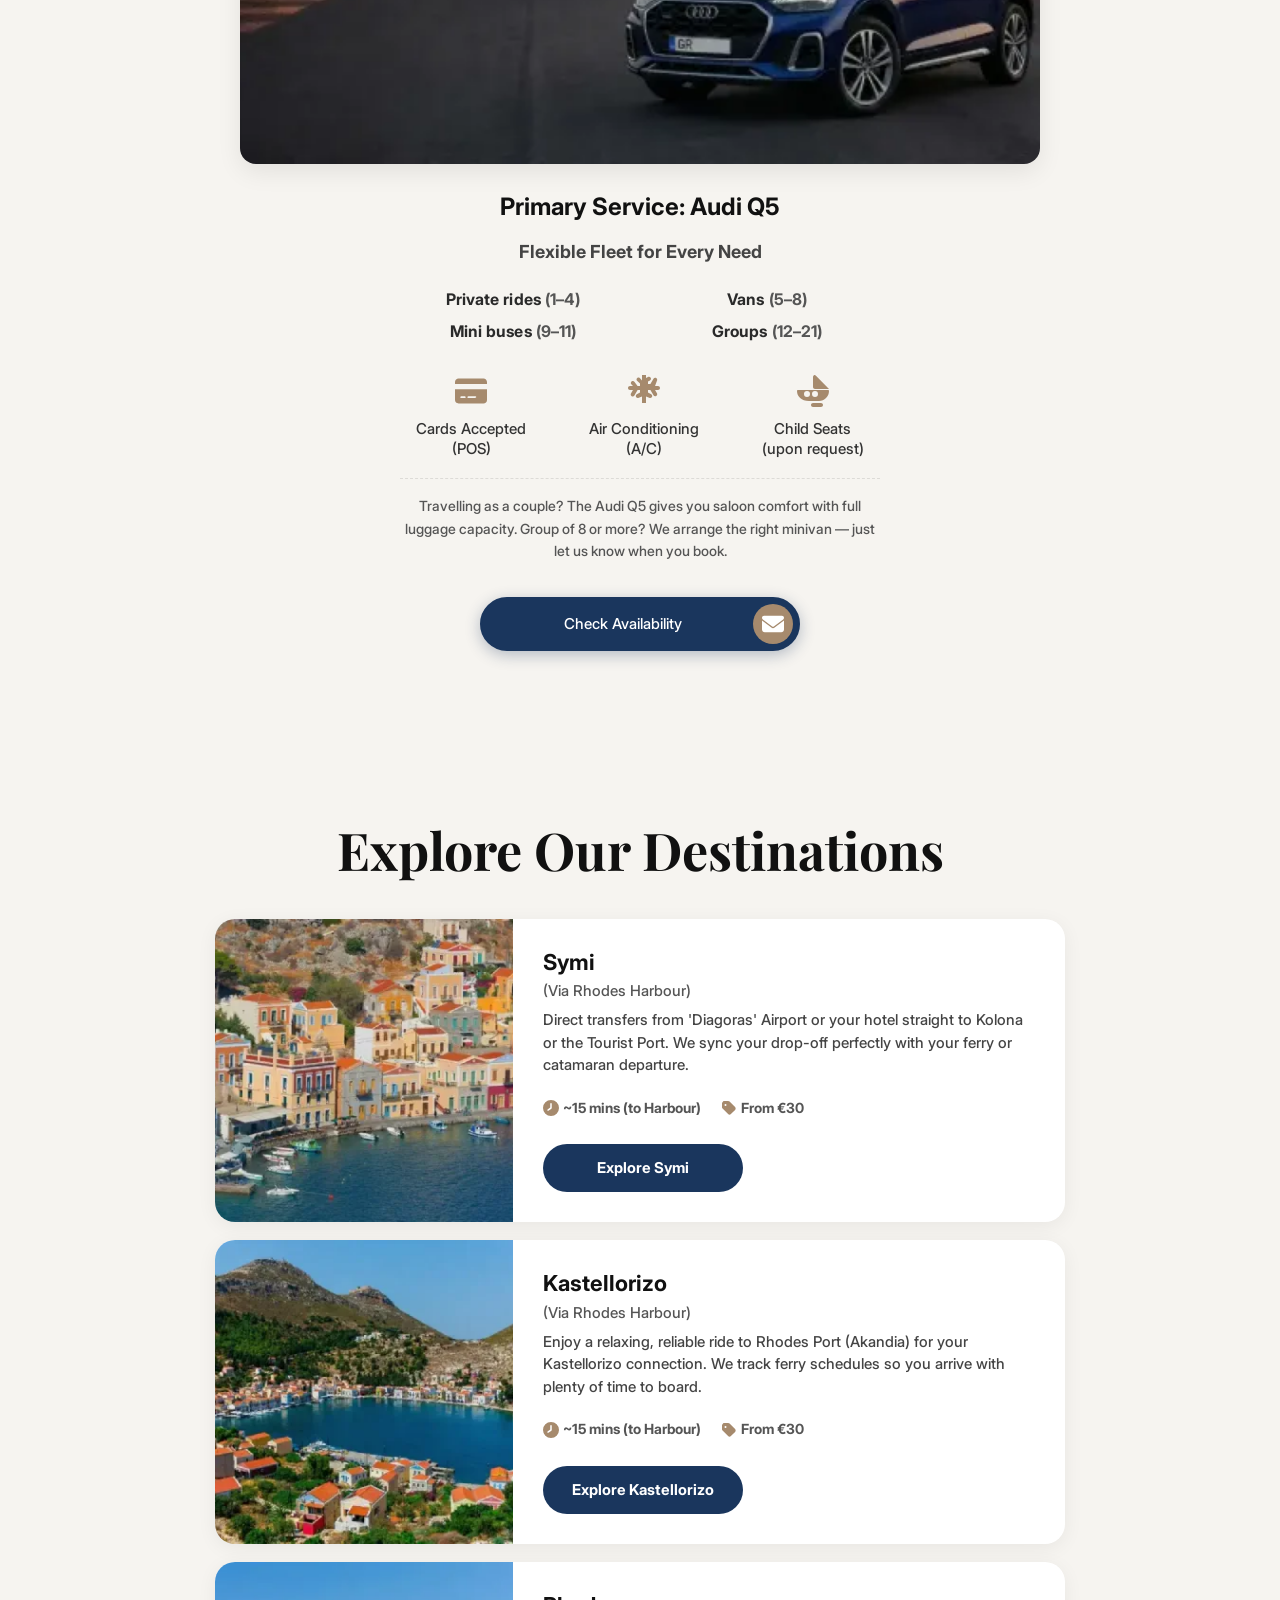
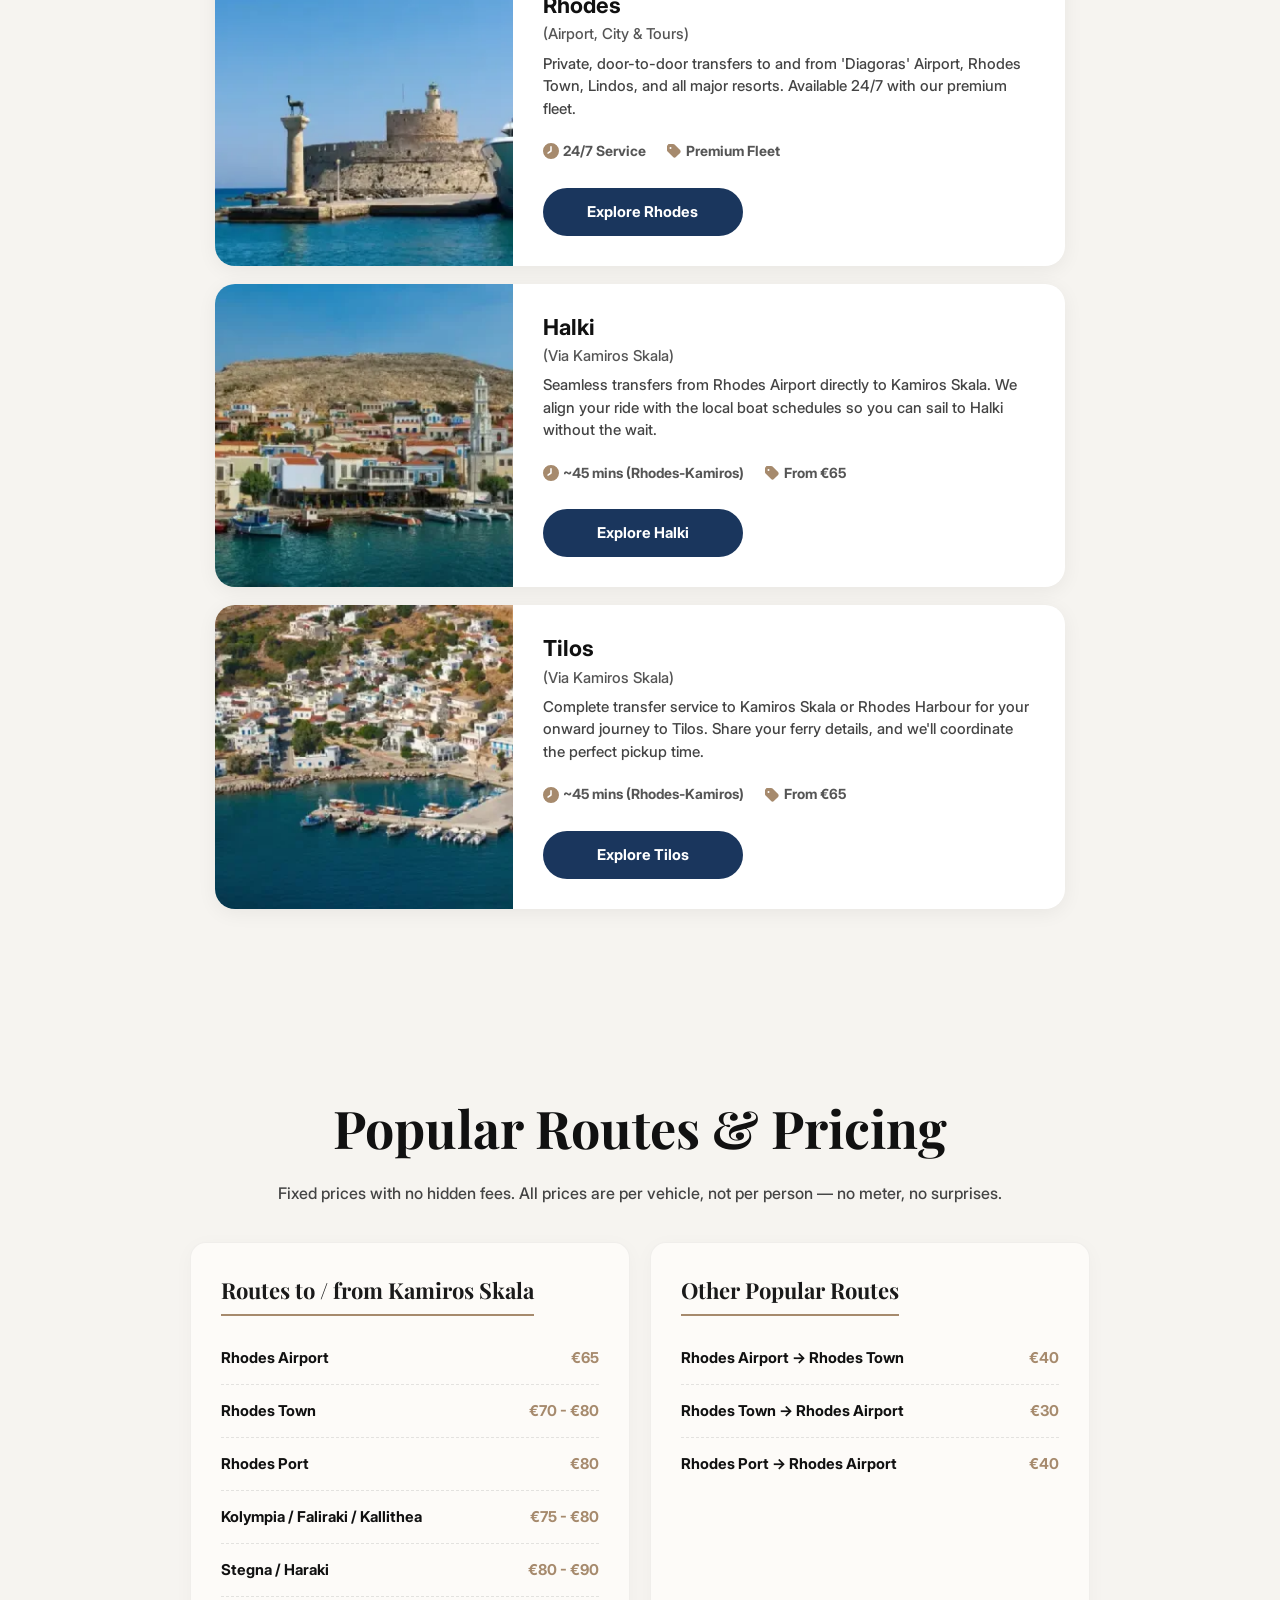
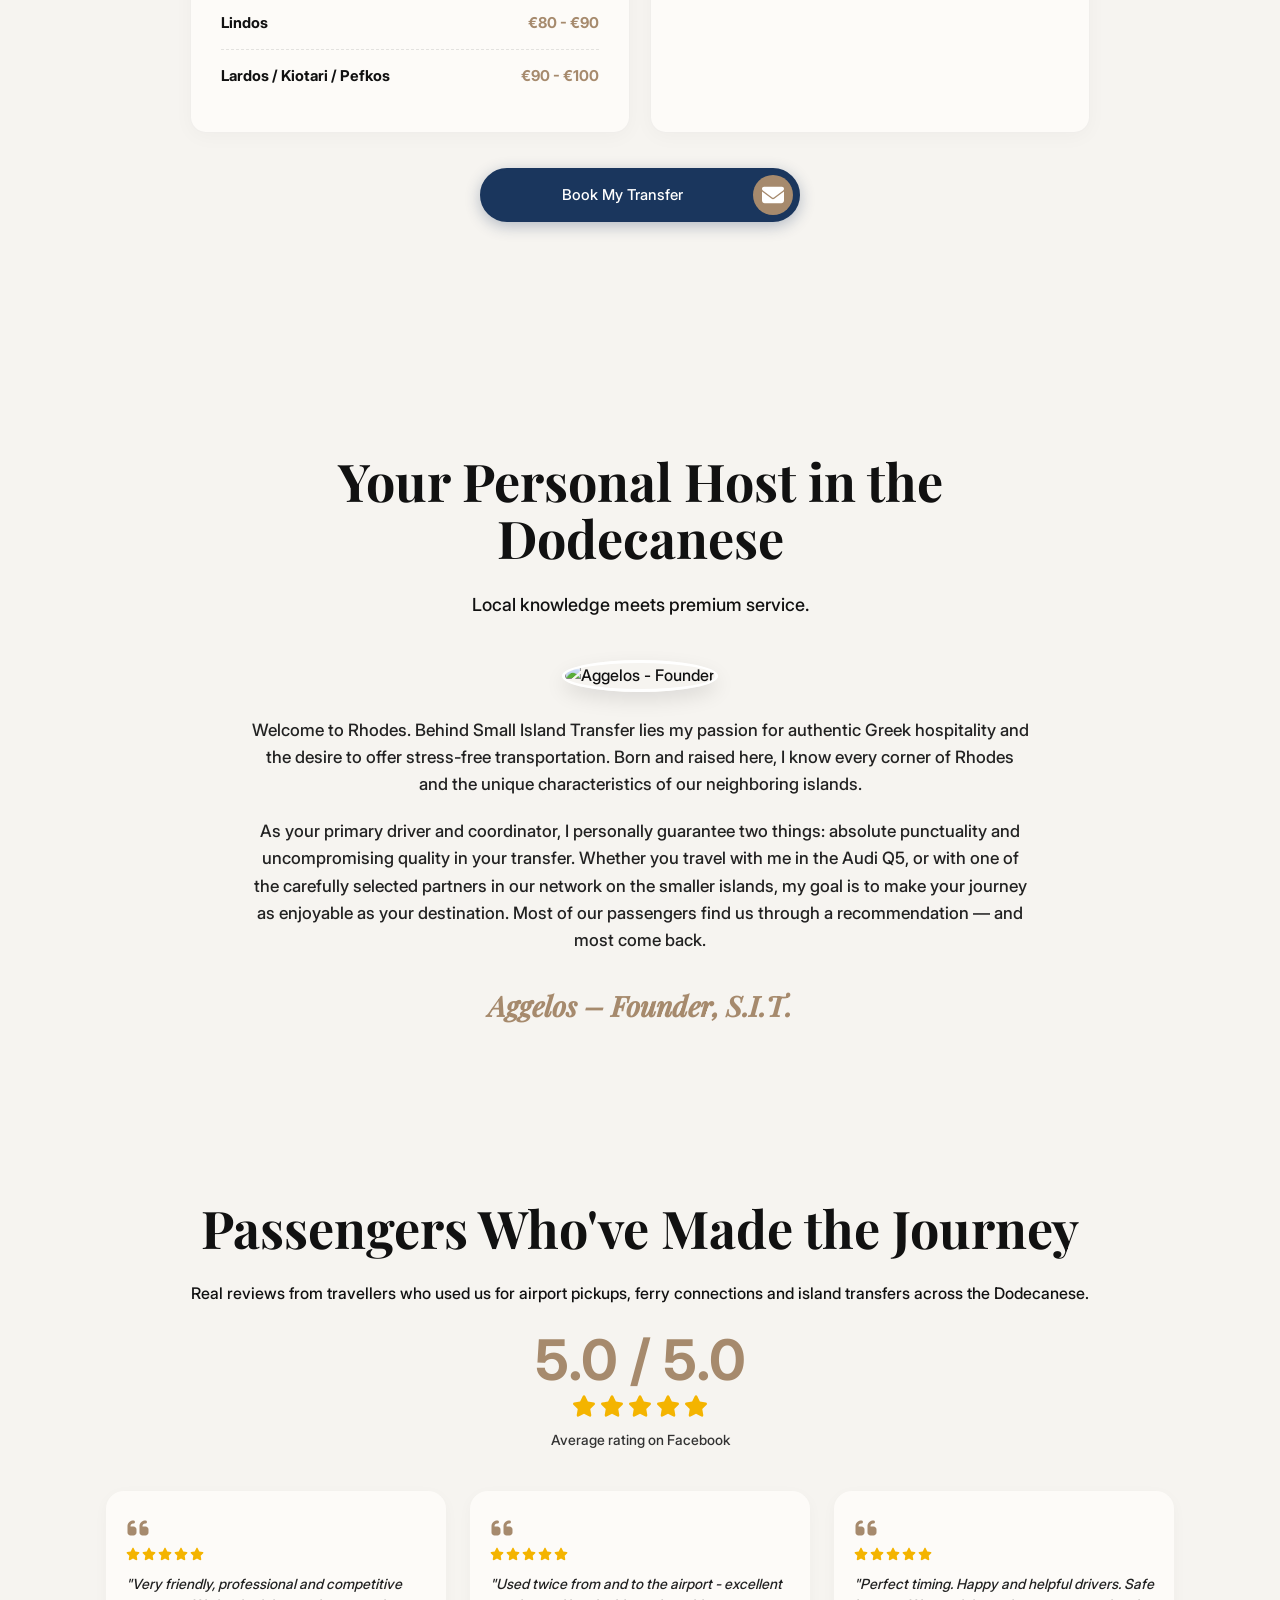
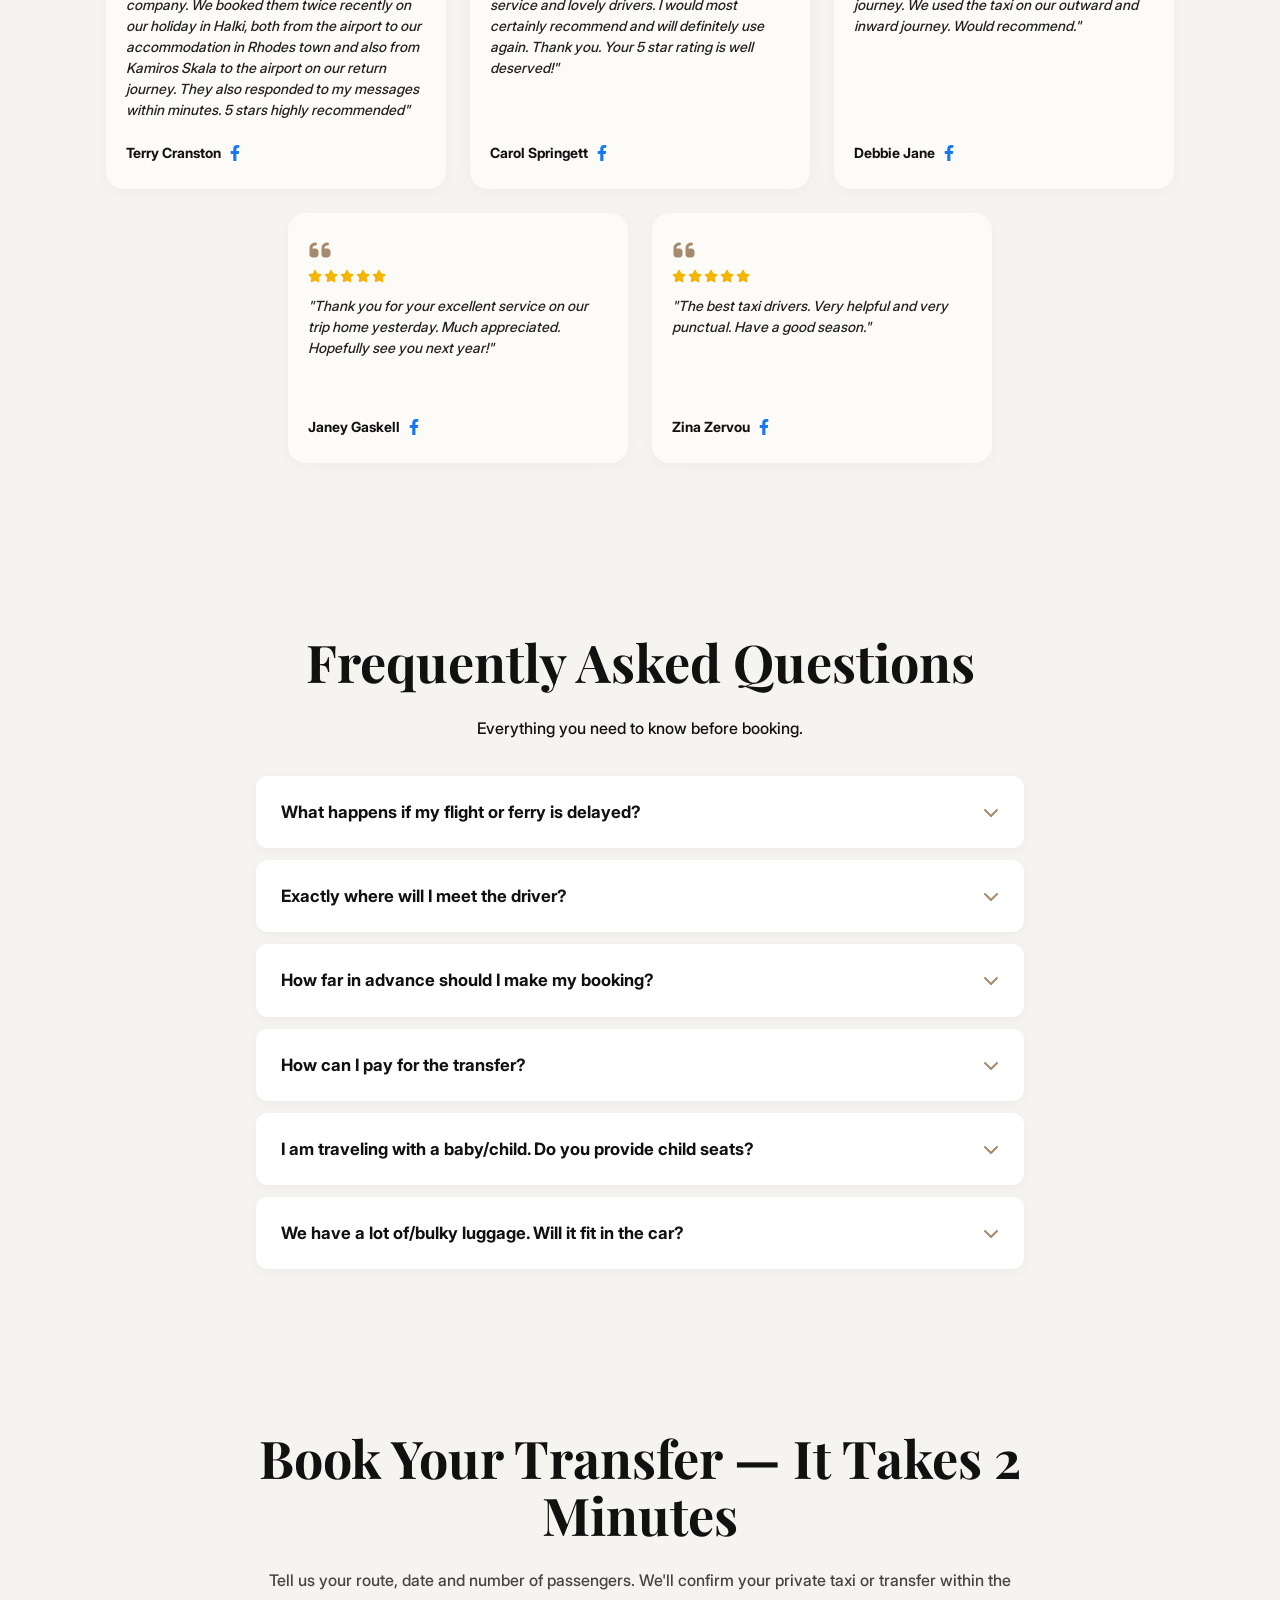
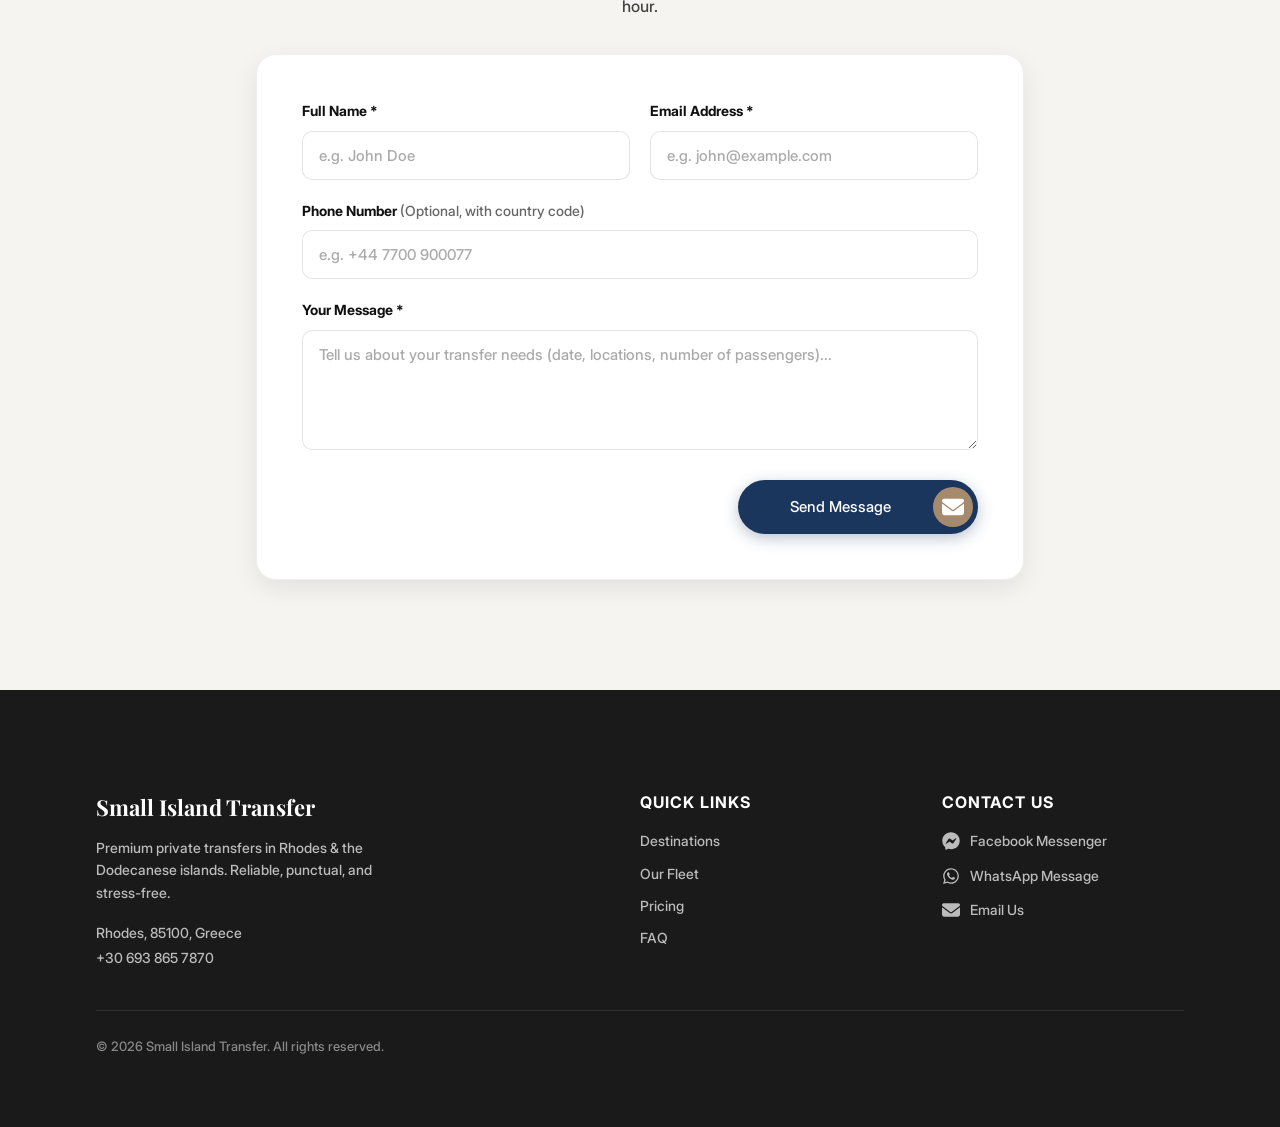
==== commit f848ec7b: "Update index.html" ====
--- a/index.html
+++ b/index.html
@@ -206,7 +206,7 @@
     /* Header & Nav */
     .main-header{position:fixed;top:15px;left:50%;transform:translateX(-50%);width:calc(100% - 30px);max-width:1200px;background:rgba(255,255,255,.9);backdrop-filter:blur(15px);-webkit-backdrop-filter:blur(15px);border:1px solid rgba(255,255,255,.5);border-radius:40px;display:flex;justify-content:space-between;align-items:center;padding:10px 15px;z-index:1000;box-shadow:0 4px 15px rgba(0,0,0,.05)}
     .logo-wrapper{display:flex;align-items:center;}
-    .nav-logo{width:44px;height:44px;object-fit:contain;}
+    .nav-logo{height:36px;width:auto;max-width:200px;object-fit:contain;}
     .hamburger-btn{background:transparent;border:none;color:var(--text);cursor:pointer;padding:5px 10px;display:flex;align-items:center;outline:none}
     #menu-icon{transition:opacity .2s ease,transform .2s ease;width:24px;height:24px}
     .top-nav{display:flex;flex-direction:column;position:absolute;top:65px;left:0;width:100%;background:rgba(255,255,255,.95);backdrop-filter:blur(15px);border:1px solid rgba(255,255,255,.5);border-radius:20px;padding:10px 0;box-shadow:0 10px 25px rgba(0,0,0,.1);visibility:hidden;opacity:0;pointer-events:none;transform-origin:top center;transform:translateY(-15px) scaleY(.95);transition:opacity .3s ease,transform .4s cubic-bezier(.16,1,.3,1),visibility .4s}
@@ -277,7 +277,7 @@
     @media(min-width:768px){
       .floating-cta{display:none!important}
       .main-header{top:25px;padding:10px 25px}
-      .nav-logo{width:56px;height:56px;}
+      .nav-logo{height:46px;width:auto;}
       .hamburger-btn{display:none}
       .top-nav{display:flex!important;flex-direction:row;position:static;width:auto;background:transparent;backdrop-filter:none;border:none;padding:0;box-shadow:none;gap:15px;visibility:visible!important;opacity:1!important;pointer-events:auto!important;transform:none!important}
       .nav-item{font-size:14px;padding:8px 16px;border-bottom:none;border-radius:30px}
@@ -349,7 +349,7 @@
 
   <header class="main-header">
     <div class="logo-wrapper">
-      <img src="logo.webp" alt="Small Island Transfer" width="200" height="200" class="nav-logo">
+      <img src="logo.webp" alt="Small Island Transfer" class="nav-logo">
     </div>
     <button class="hamburger-btn" aria-label="Open menu" onclick="toggleMenu(event)">
       <svg class="svg-icon" id="menu-icon" aria-hidden="true" width="24" height="24"><use href="#icon-bars"/></svg>
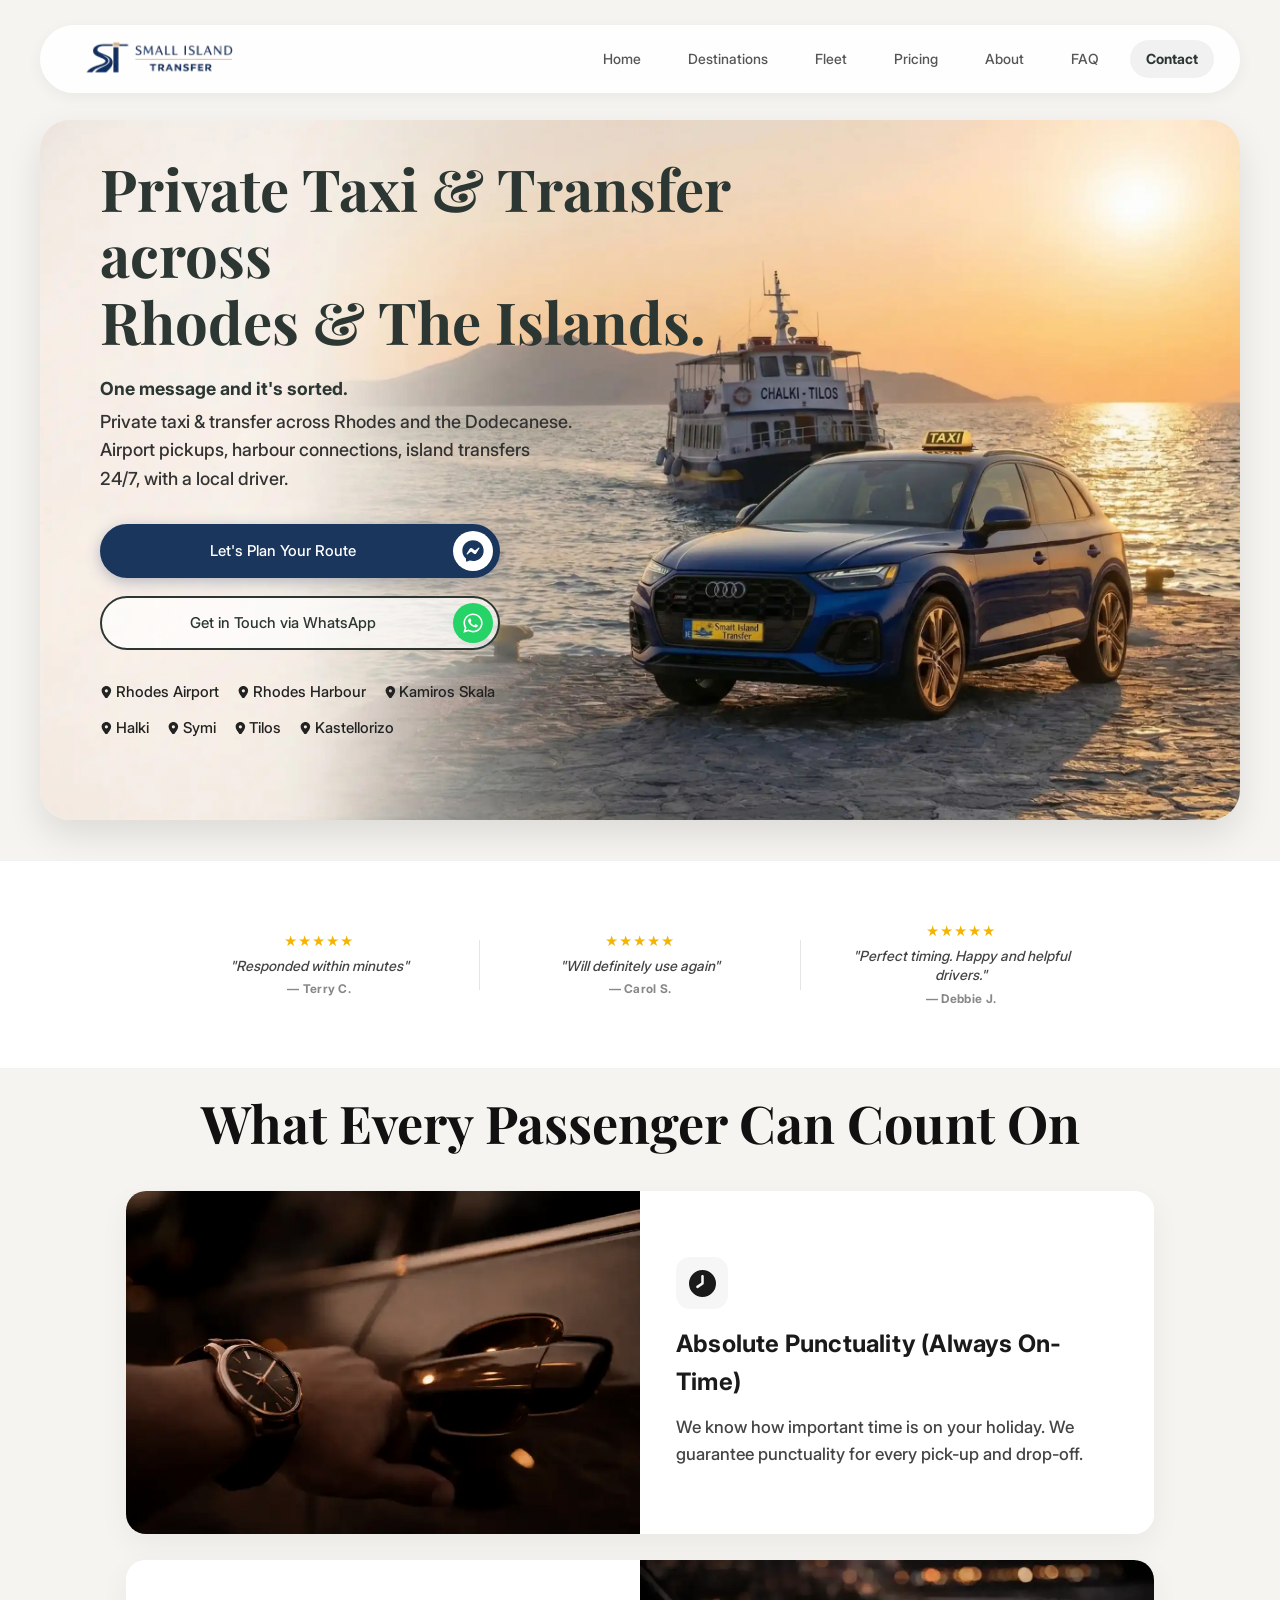
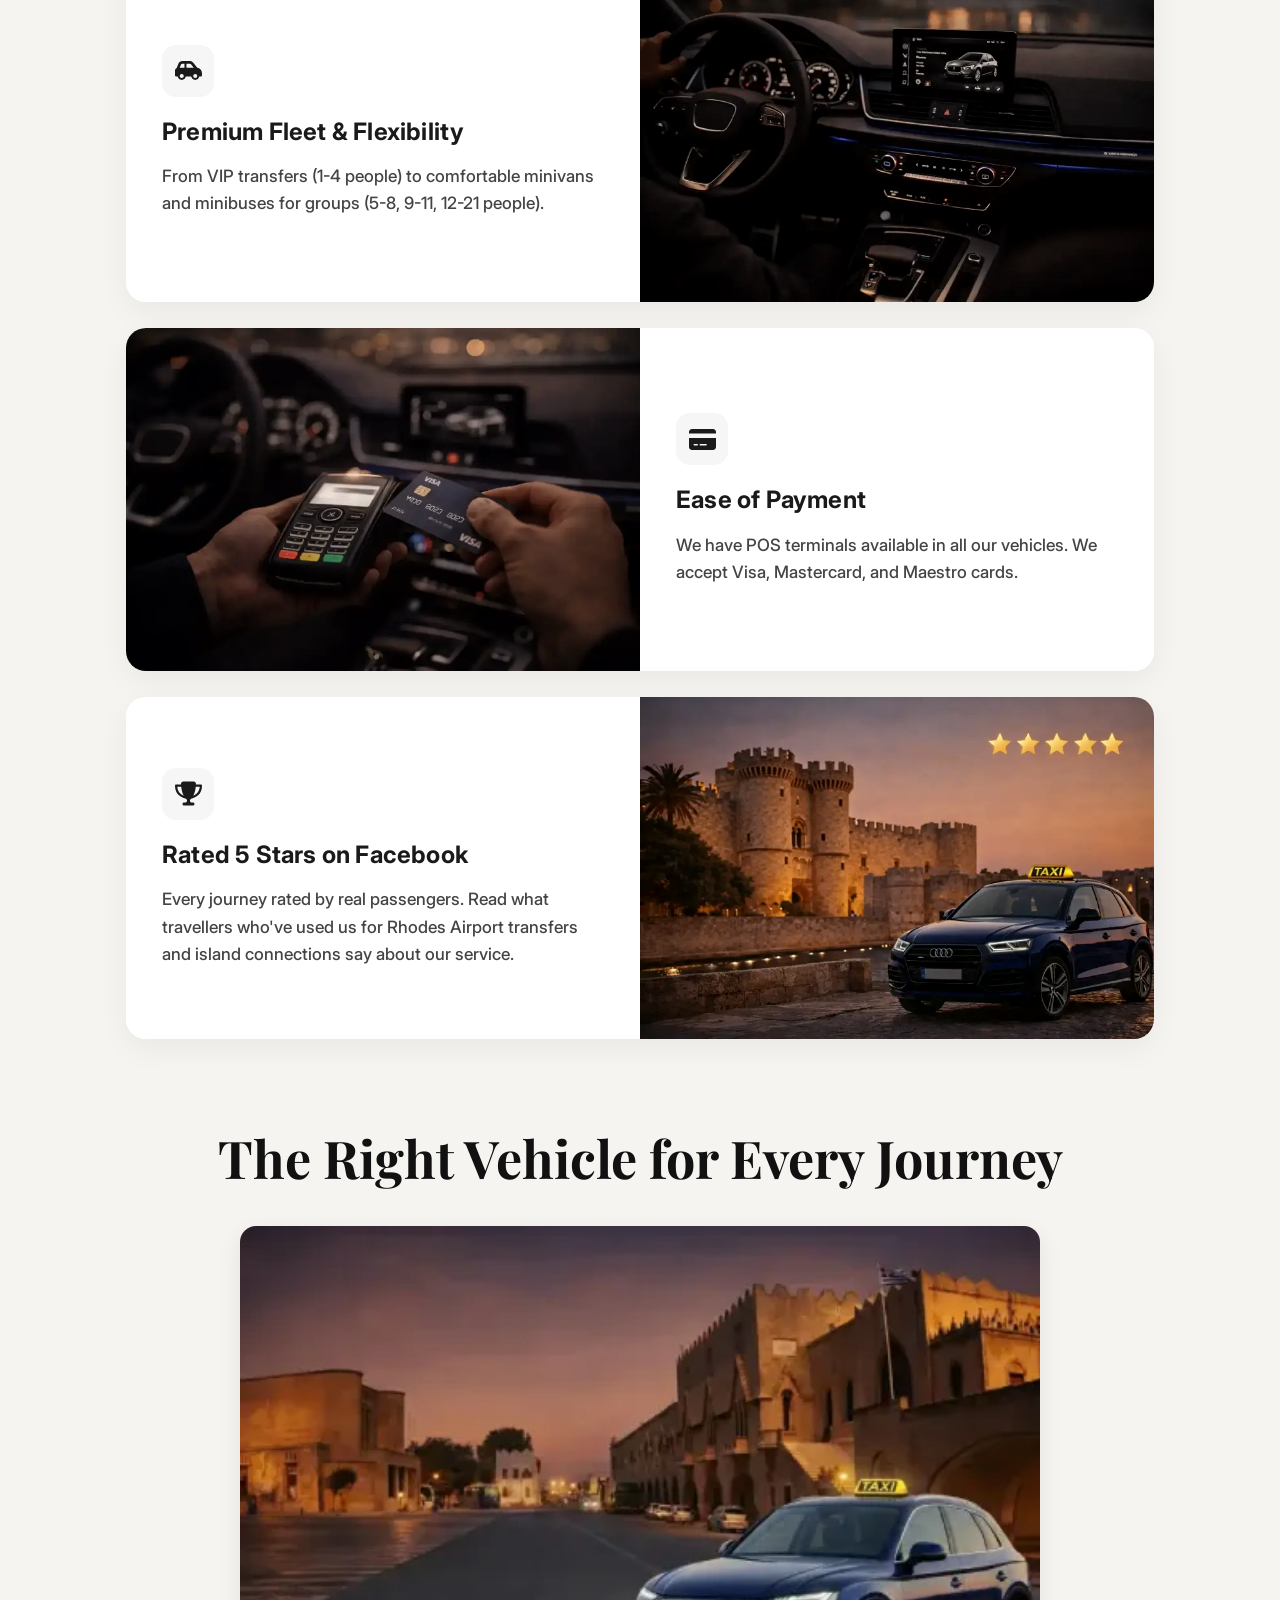
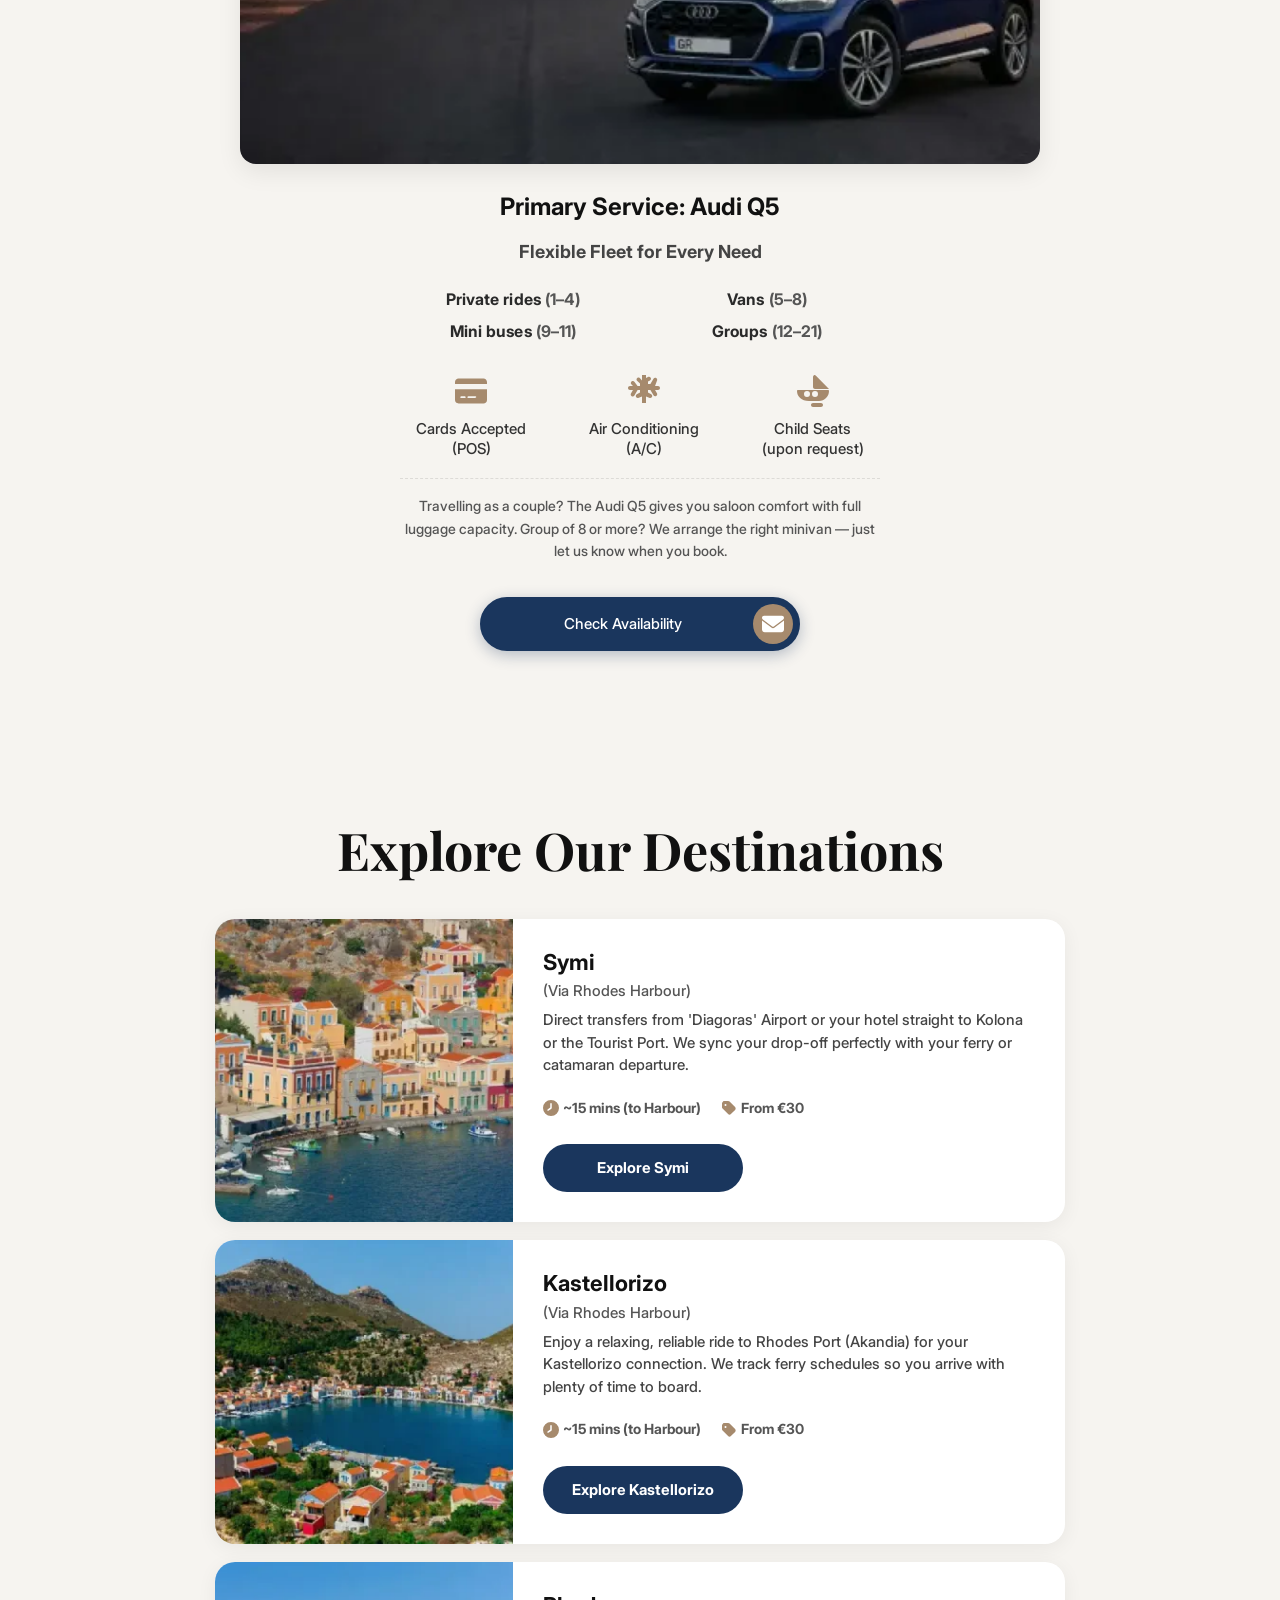
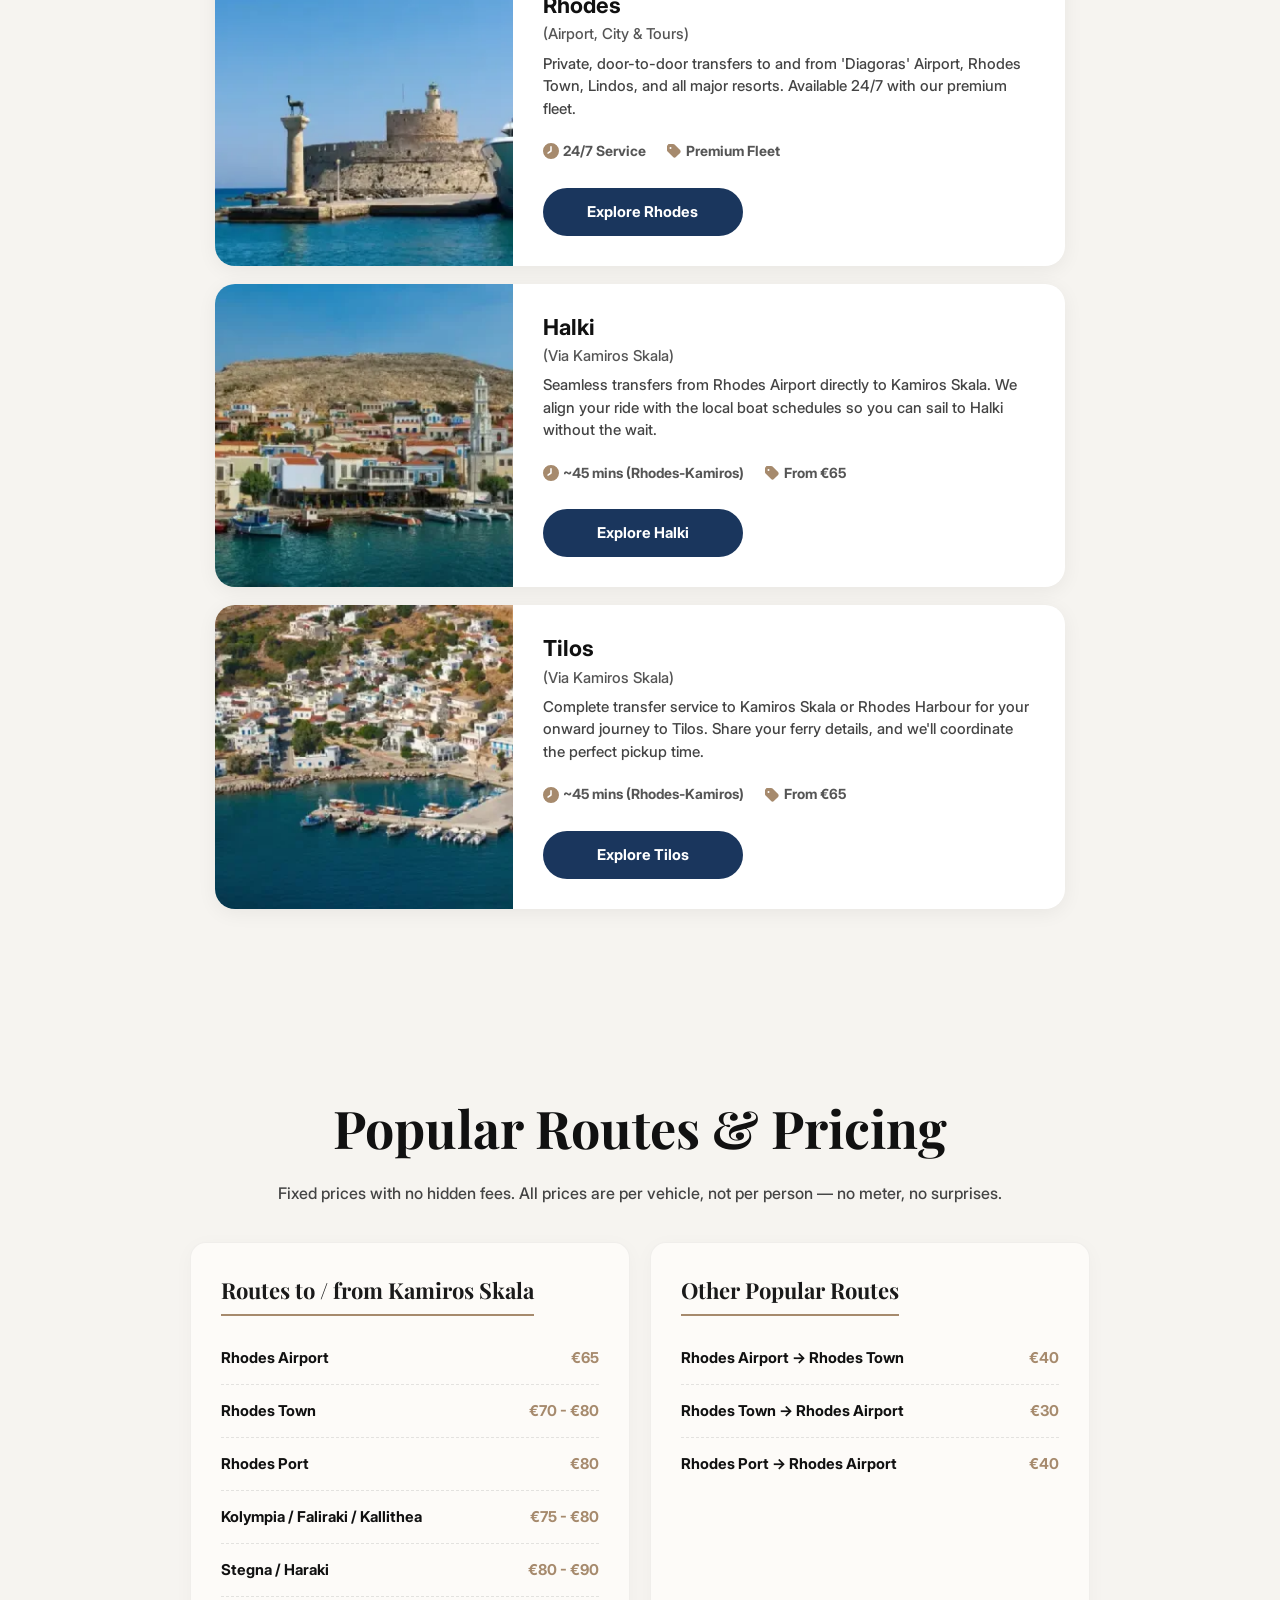
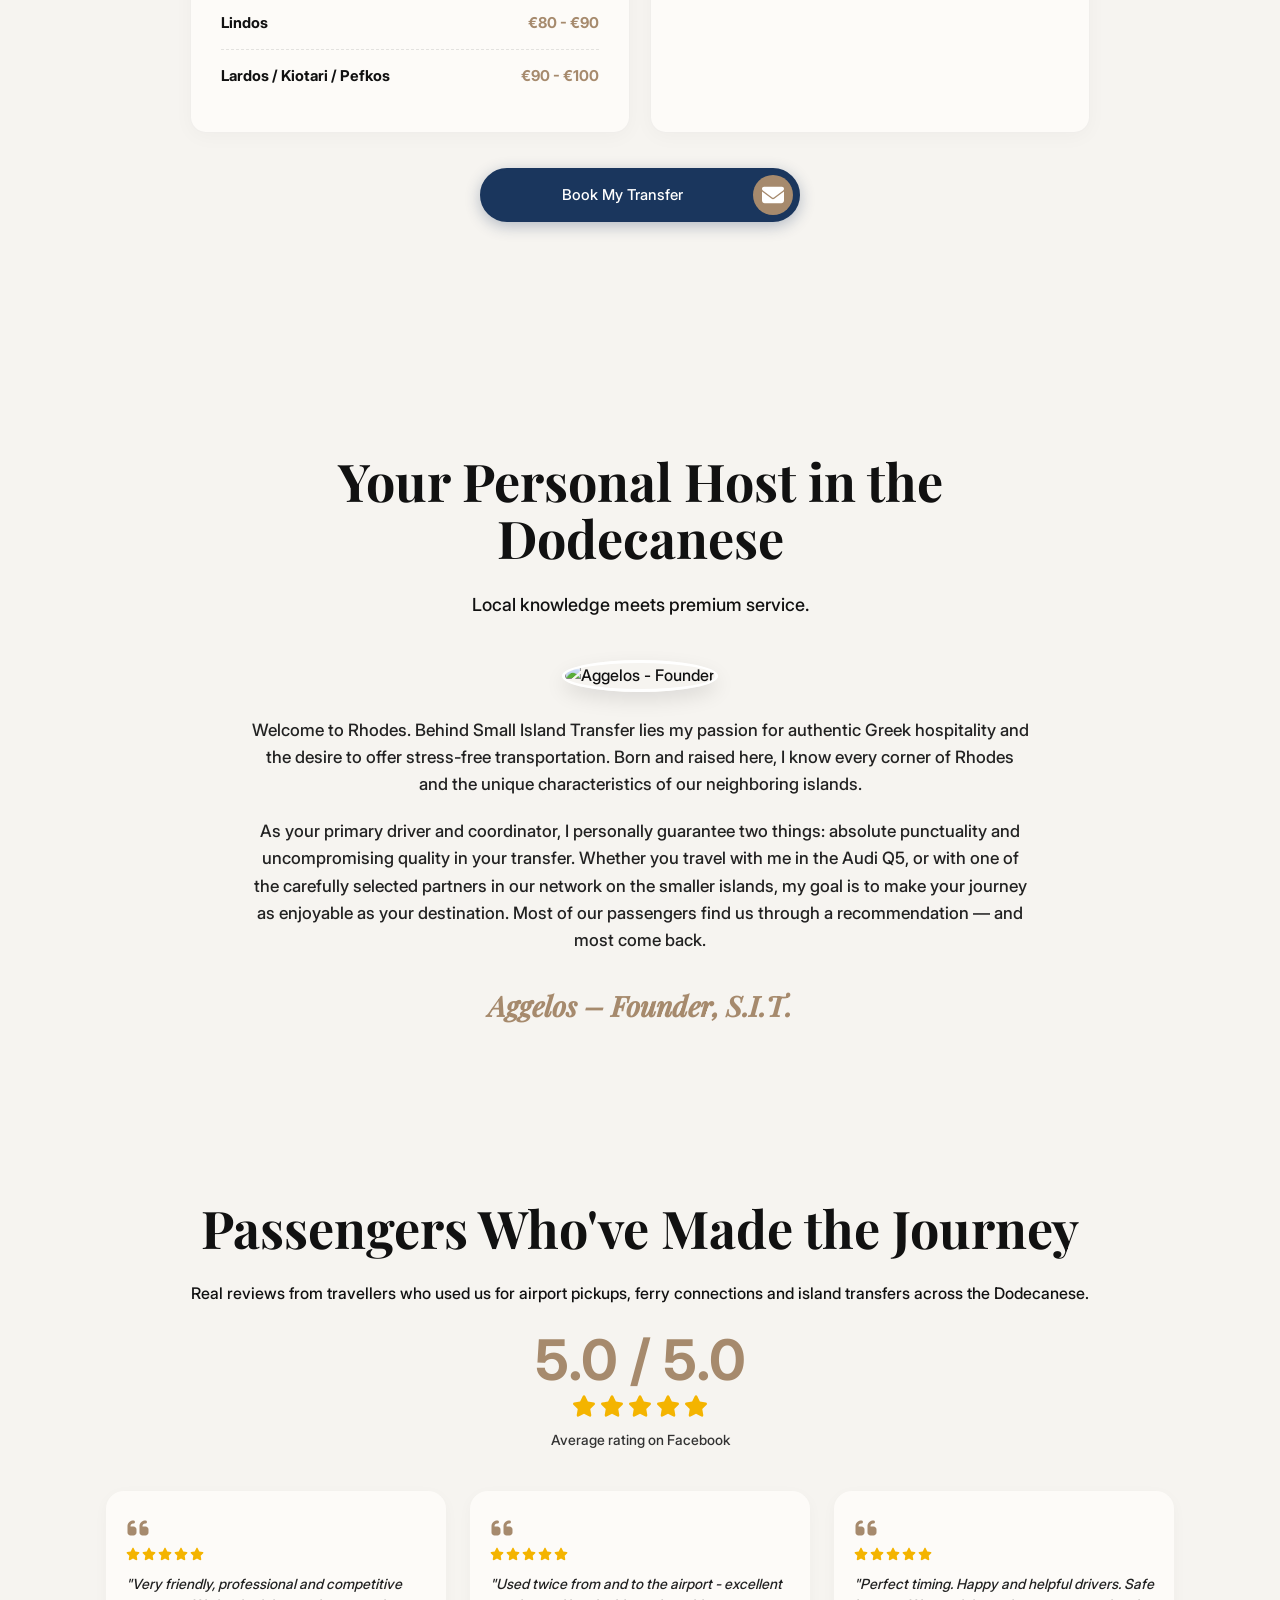
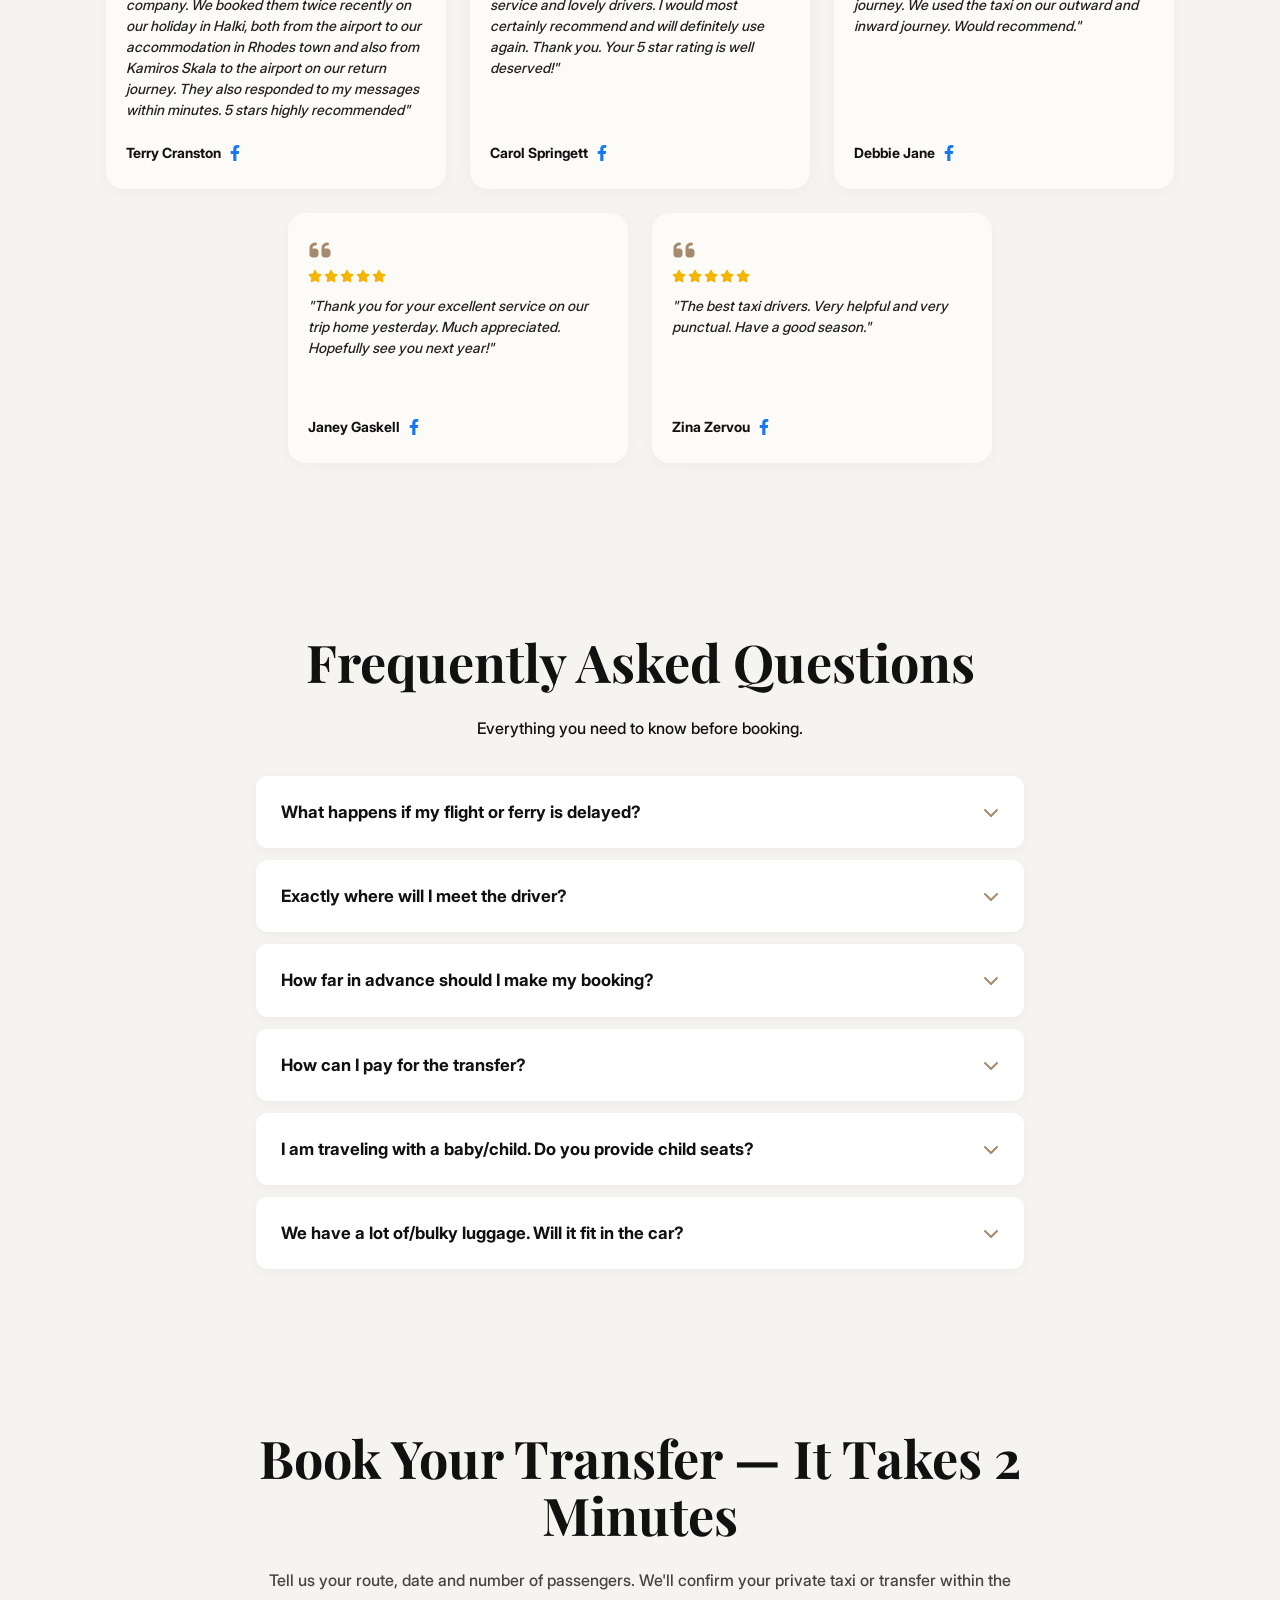
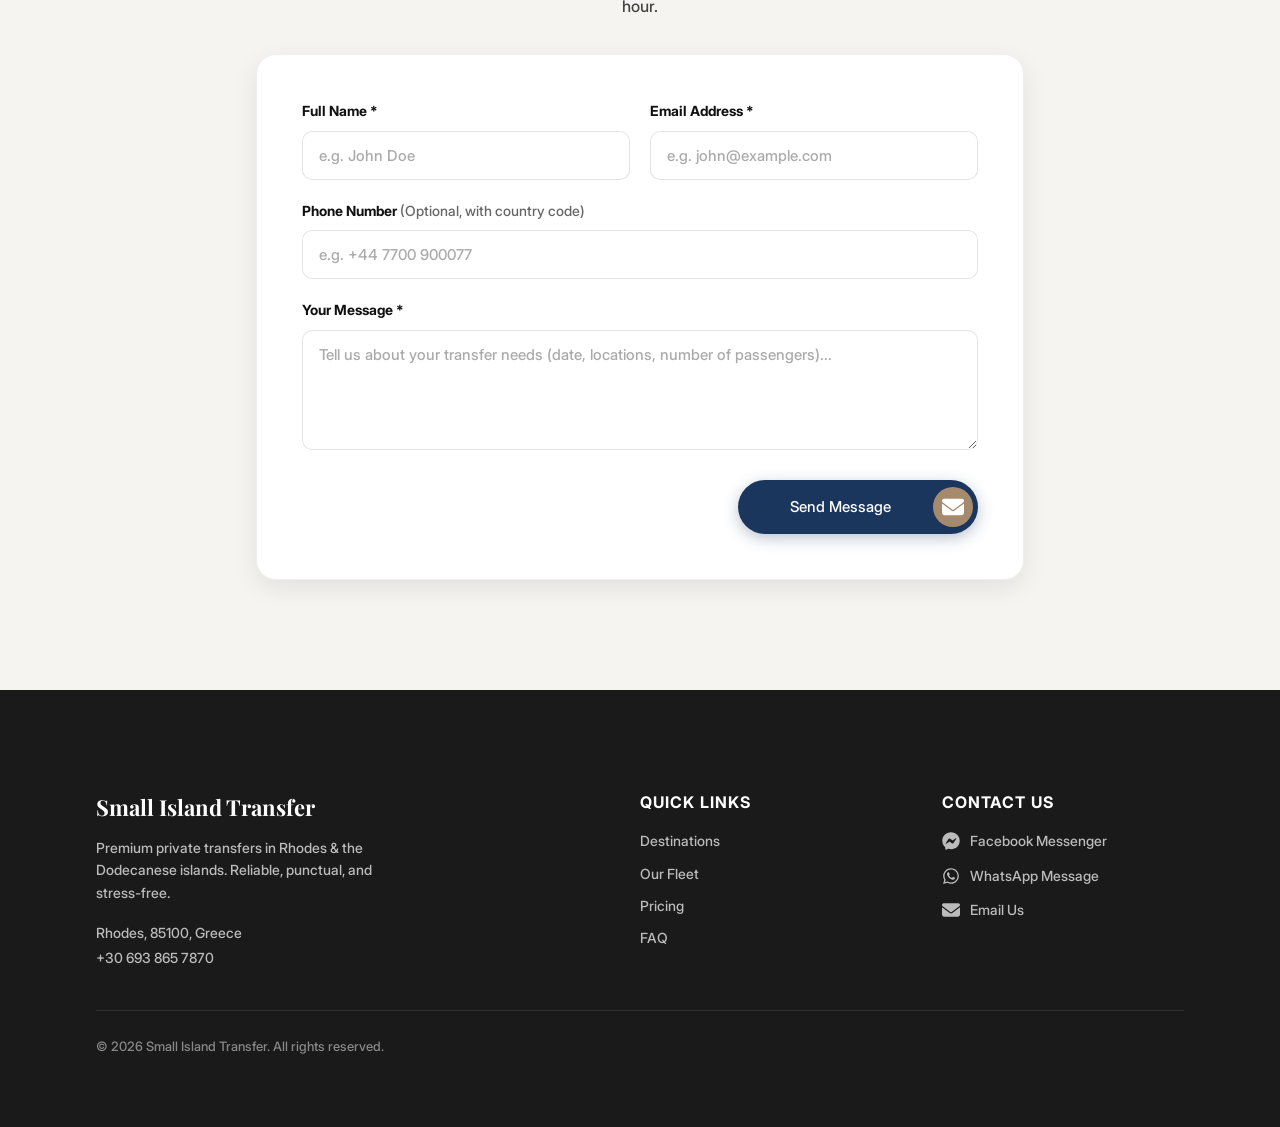
==== commit 72e1c572: "Update index.html" ====
--- a/index.html
+++ b/index.html
@@ -325,8 +325,9 @@
 </head>
 
 <svg xmlns="http://www.w3.org/2000/svg" style="display:none" aria-hidden="true">
-  <symbol id="icon-bars" viewBox="0 0 448 512"><path d="M0 96C0 78.3 14.3 64 32 64H416c17.7 0 32 14.3 32 32s-14.3 32-32 32H32C14.3 128 0 113.7 0 96zM0 256c0-17.7 14.3-32 32-32H416c17.7 0 32 14.3 32s-14.3 32-32 32H32c-17.7 0-32-14.3-32-32zM448 416c0 17.7-14.3 32-32 32H32c-17.7 0-32-14.3-32-32s14.3-32 32-32H416c17.7 0 32 14.3 32 32z"/></symbol>
-  <symbol id="icon-xmark" viewBox="0 0 384 512"><path d="M342.6 150.6c12.5-12.5 12.5-32.8 0-45.3s-32.8-12.5-45.3 0L192 210.7 86.6 105.4c-12.5-12.5-32.8-12.5-45.3 0s-12.5 32.8 0 45.3L146.7 256 41.4 361.4c-12.5 12.5-12.5 32.8 0 45.3s32.8 12.5 45.3 0L192 301.3 297.4 406.6c12.5 12.5 32.8 12.5 45.3 0s12.5-32.8 0-45.3L237.3 256 342.6 150.6z"/></symbol>
+  <symbol id="icon-bars" viewBox="0 0 24 24"><path d="M3 18h18v-2H3v2zm0-5h18v-2H3v2zm0-7v2h18V6H3z"/></symbol>
+  <symbol id="icon-xmark" viewBox="0 0 24 24"><path d="M19 6.41L17.59 5 12 10.59 6.41 5 5 6.41 10.59 12 5 17.59 6.41 19 12 13.41 17.59 19 19 17.59 13.41 12z"/></symbol>
+  
   <symbol id="icon-location-dot" viewBox="0 0 384 512"><path d="M215.7 499.2C267 435 384 279.4 384 192C384 86 298 0 192 0S0 86 0 192c0 87.4 117 243 168.3 307.2c12.3 15.3 35.1 15.3 47.4 0zM192 128a64 64 0 1 1 0 128 64 64 0 1 1 0-128z"/></symbol>
   <symbol id="icon-clock" viewBox="0 0 512 512"><path d="M256 512A256 256 0 1 0 256 0a256 256 0 1 0 0 512zM232 120c0-13.3 10.7-24 24-24s24 10.7 24 24V256c0 8-4 15.5-10.7 20l-96 64c-11 7.4-25.9 4.5-33.3-6.5s-4.5-25.9 6.5-33.3L232 243.2V120z"/></symbol>
   <symbol id="icon-car-side" viewBox="0 0 640 512"><path d="M171.3 96H224v96H111.3l30.4-75.9C146.5 104 158.2 96 171.3 96zM272 192V96h81.2c9.7 0 18.9 4.4 25 12l67.2 84H272zm256.2 1L428.2 68c-18.2-22.8-45.8-36-75-36H171.3c-39.3 0-74.6 23.9-89.1 60.3L40.6 196.4C16.8 205.8 0 228.9 0 256V368c0 17.7 14.3 32 32 32H65.3c7.6 45.4 47.1 80 94.7 80s87.1-34.6 94.7-80H385.3c7.6 45.4 47.1 80 94.7 80s87.1-34.6 94.7-80H608c17.7 0 32-14.3 32-32V320c0-65.2-48.8-119-111.8-127zM160 432a48 48 0 1 1 0-96 48 48 0 1 1 0 96zm320 0a48 48 0 1 1 0-96 48 48 0 1 1 0 96z"/></symbol>
@@ -836,6 +837,16 @@
     });
 
     document.addEventListener("DOMContentLoaded", function() {
+      // Προσθήκη ακροατή για να κλείνει το μενού όταν πατηθεί κάποιο link
+      document.querySelectorAll('.top-nav .nav-item').forEach(function(link) {
+        link.addEventListener('click', function() {
+          var nav = document.getElementById("topNav");
+          if (nav.classList.contains("active")) {
+            toggleMenu();
+          }
+        });
+      });
+
       var faqItems = document.querySelectorAll('.faq-item');
       faqItems.forEach(function(item) {
         item.querySelector('.faq-question').addEventListener('click', function() {
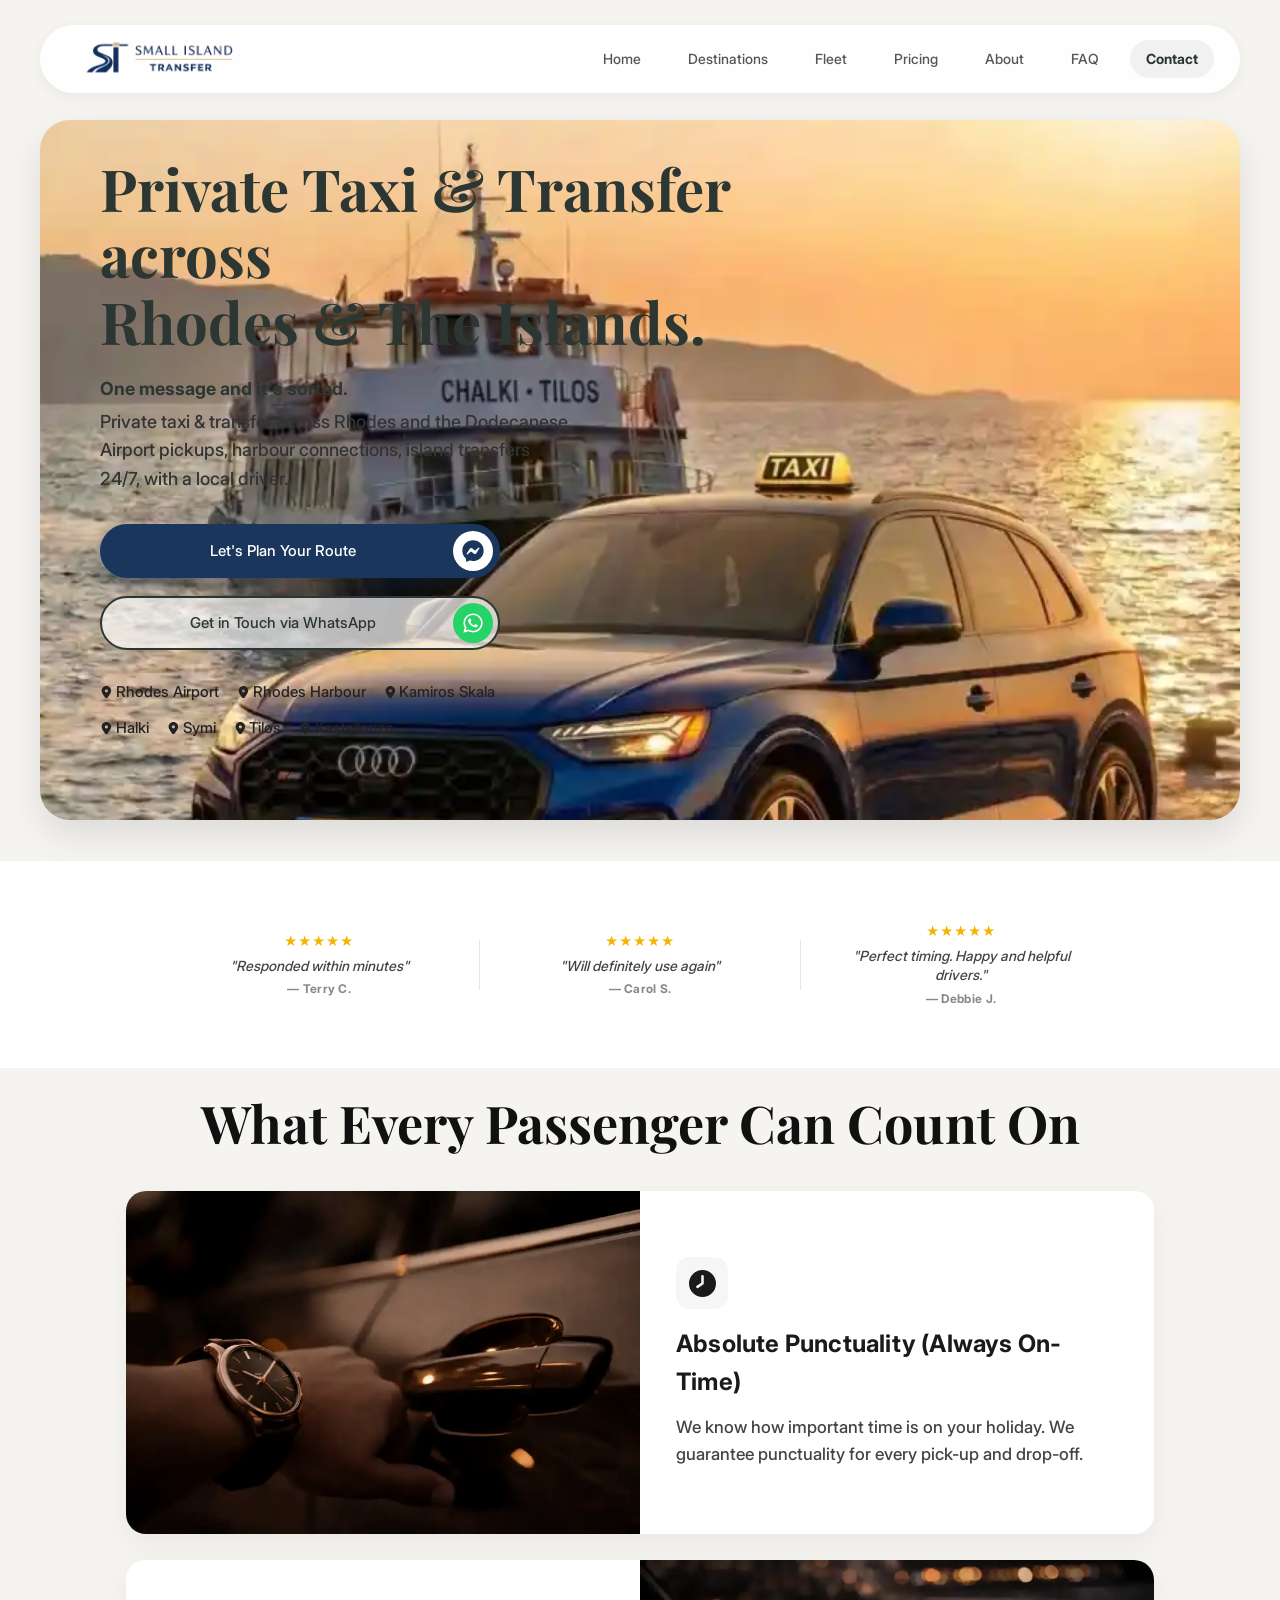
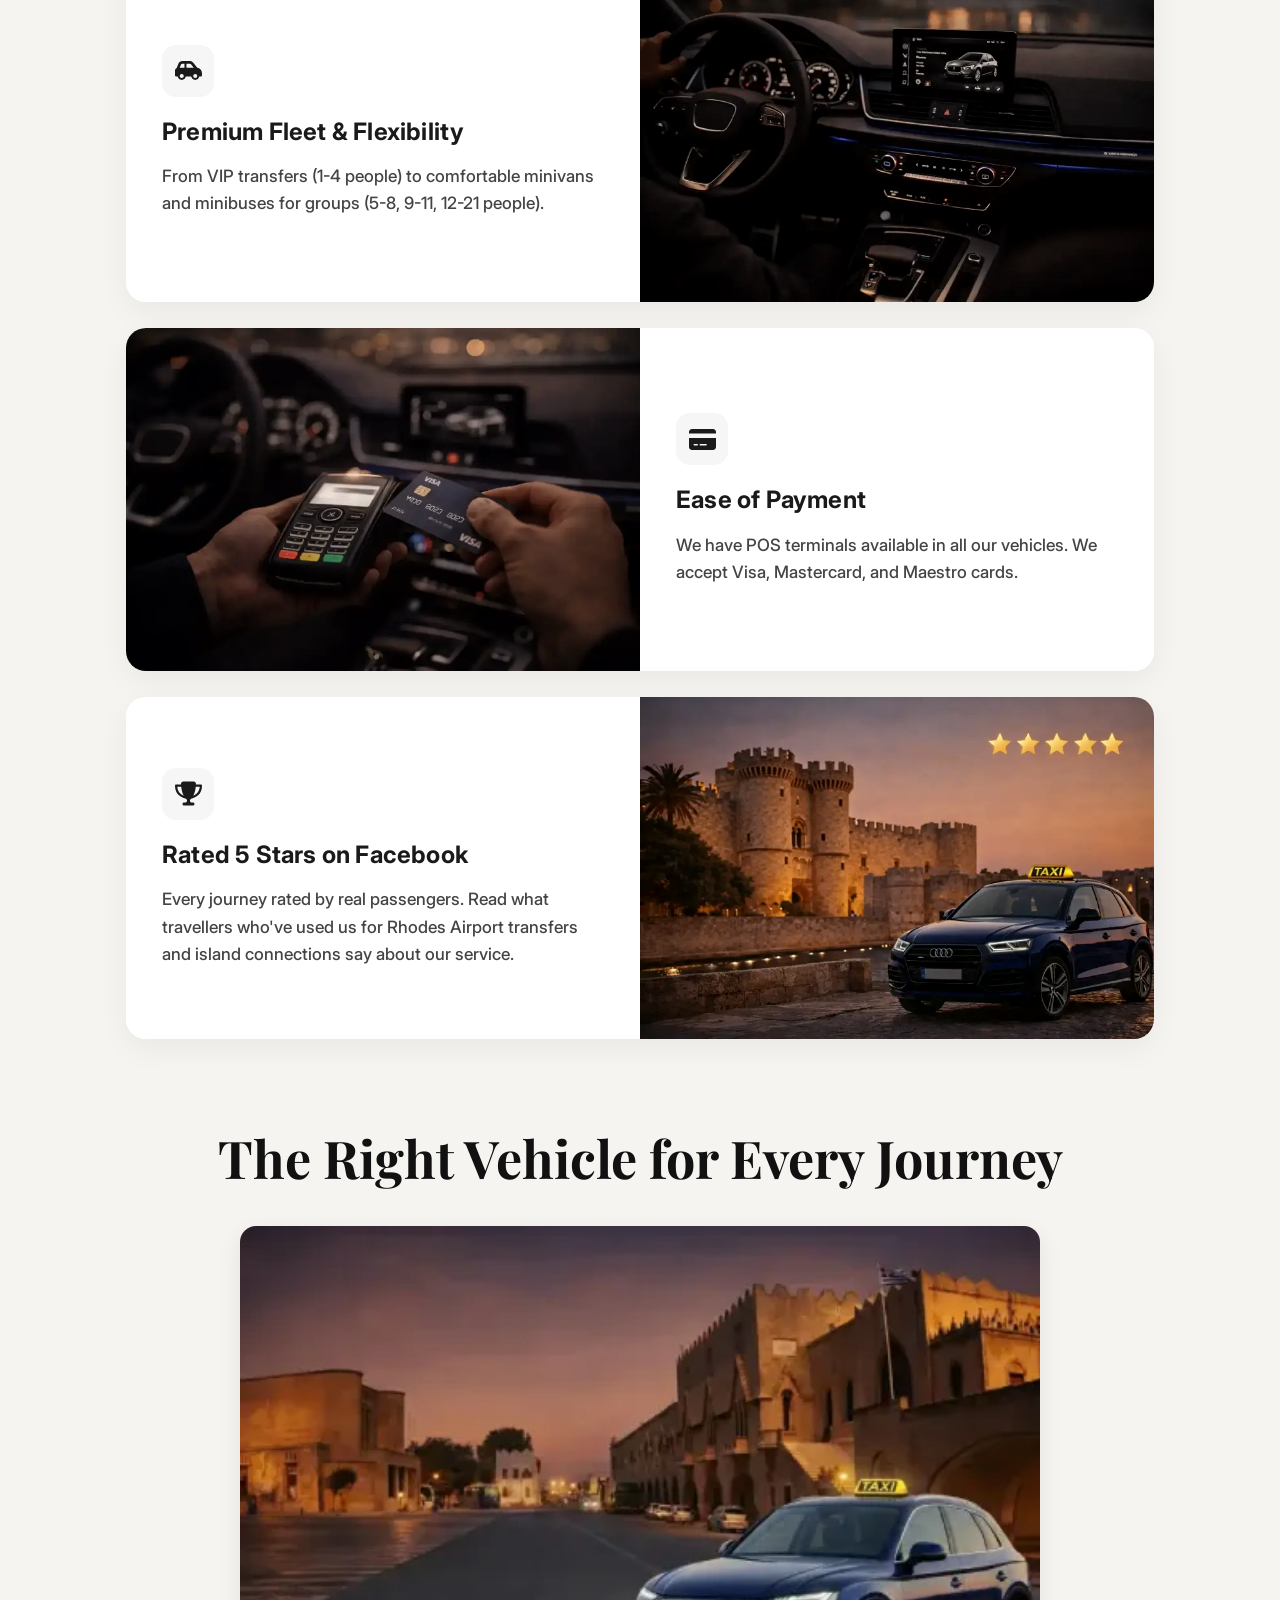
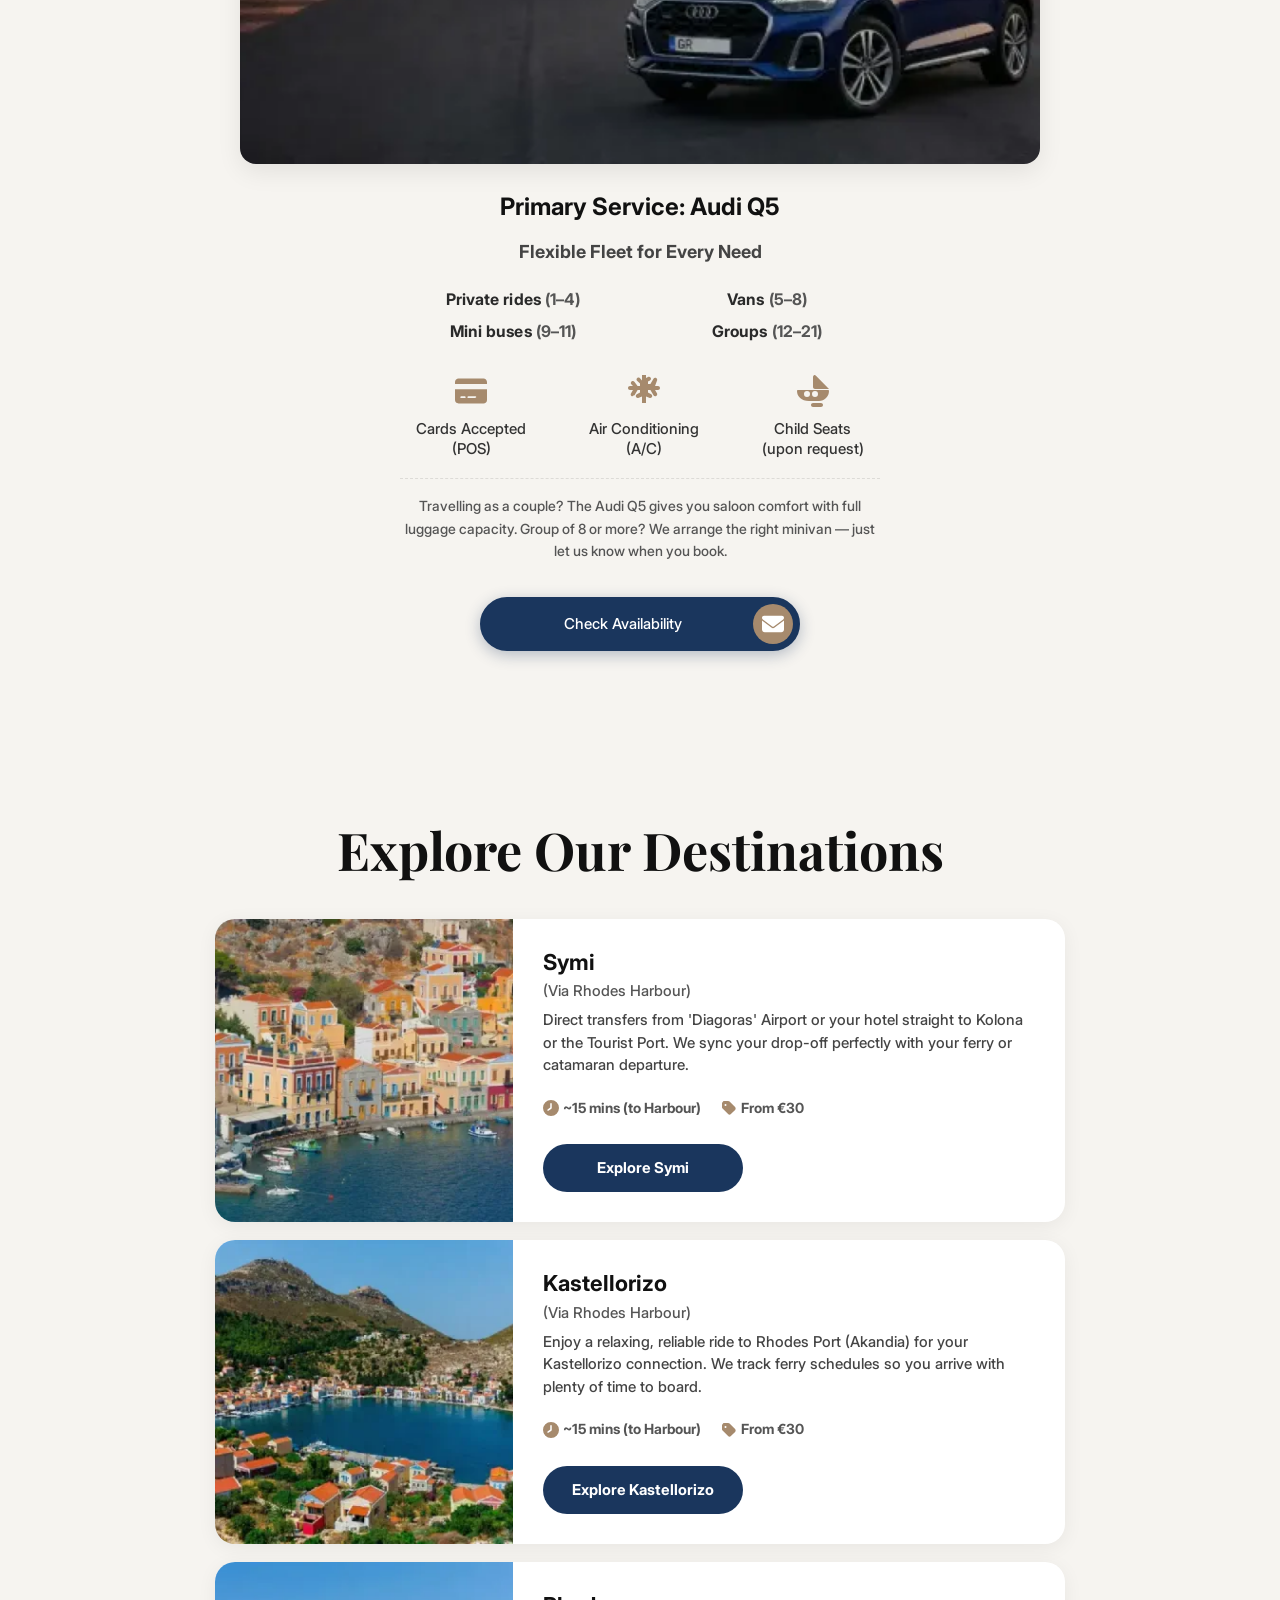
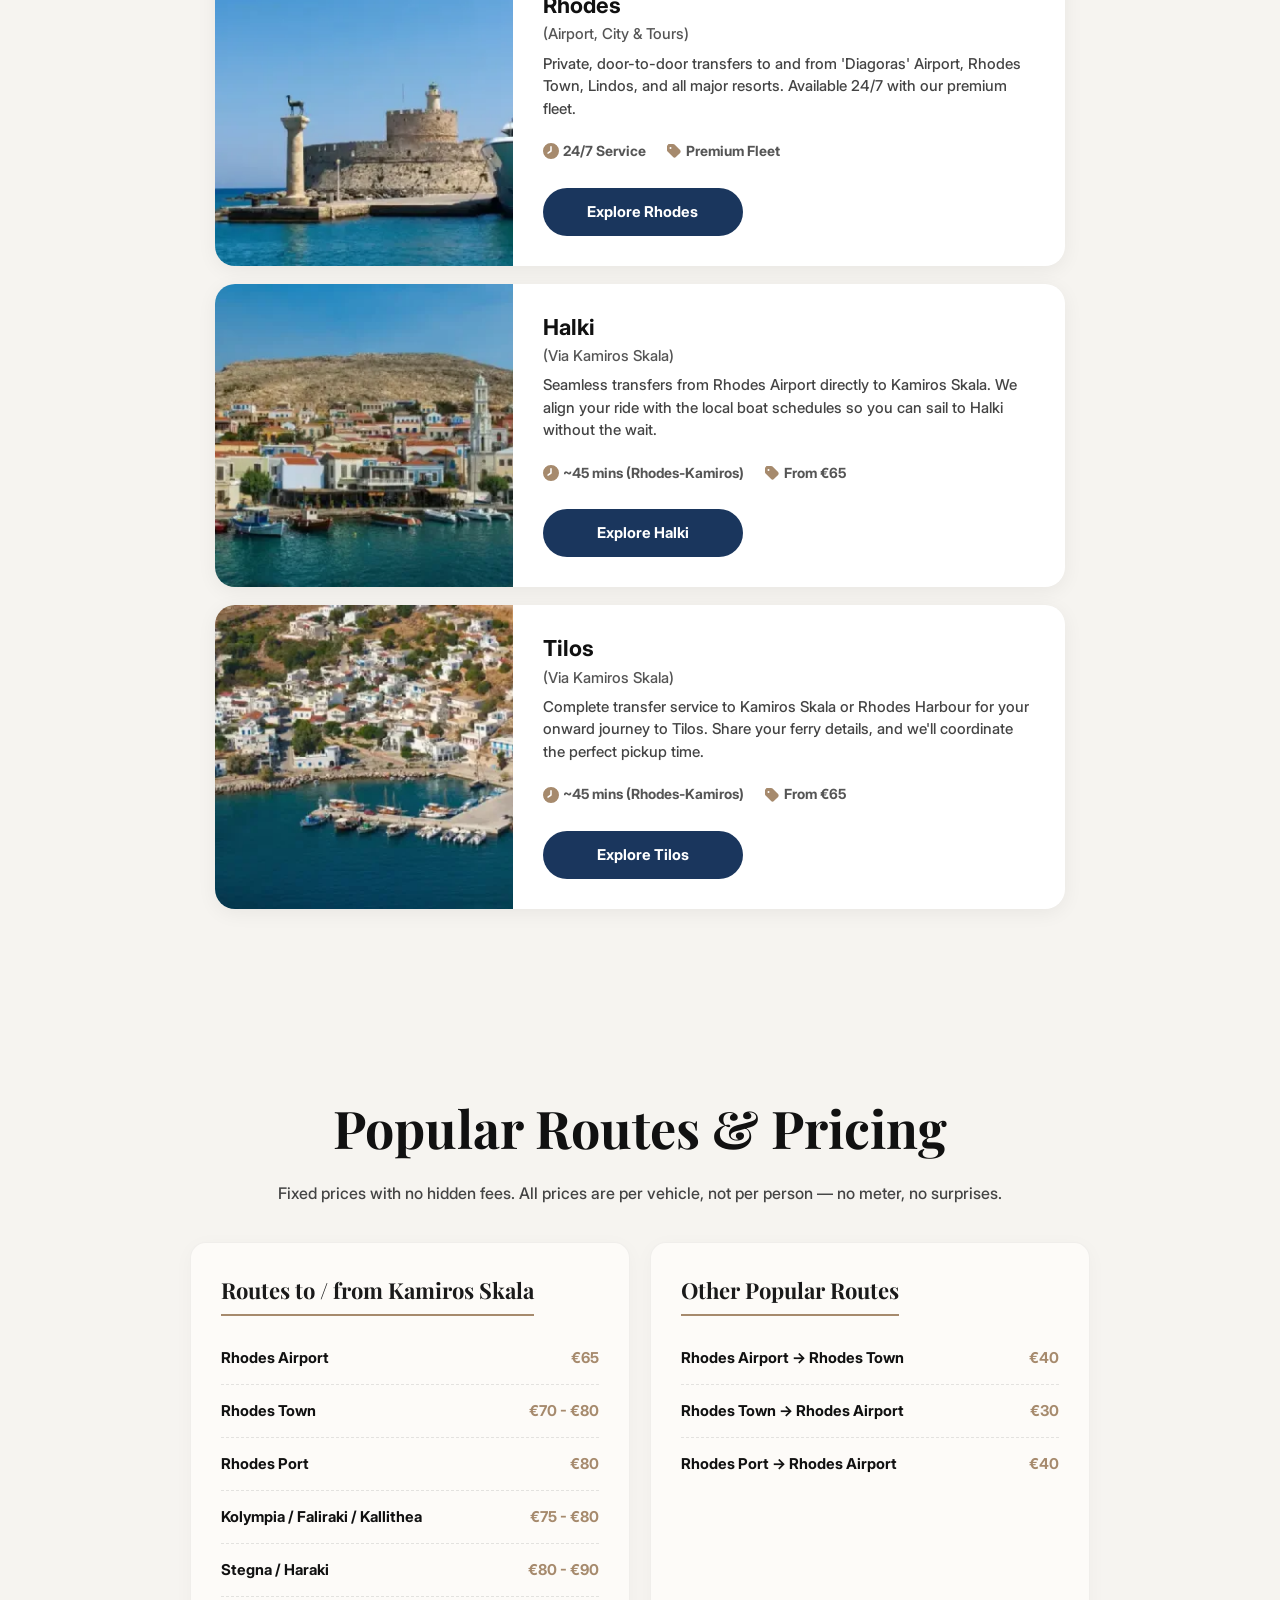
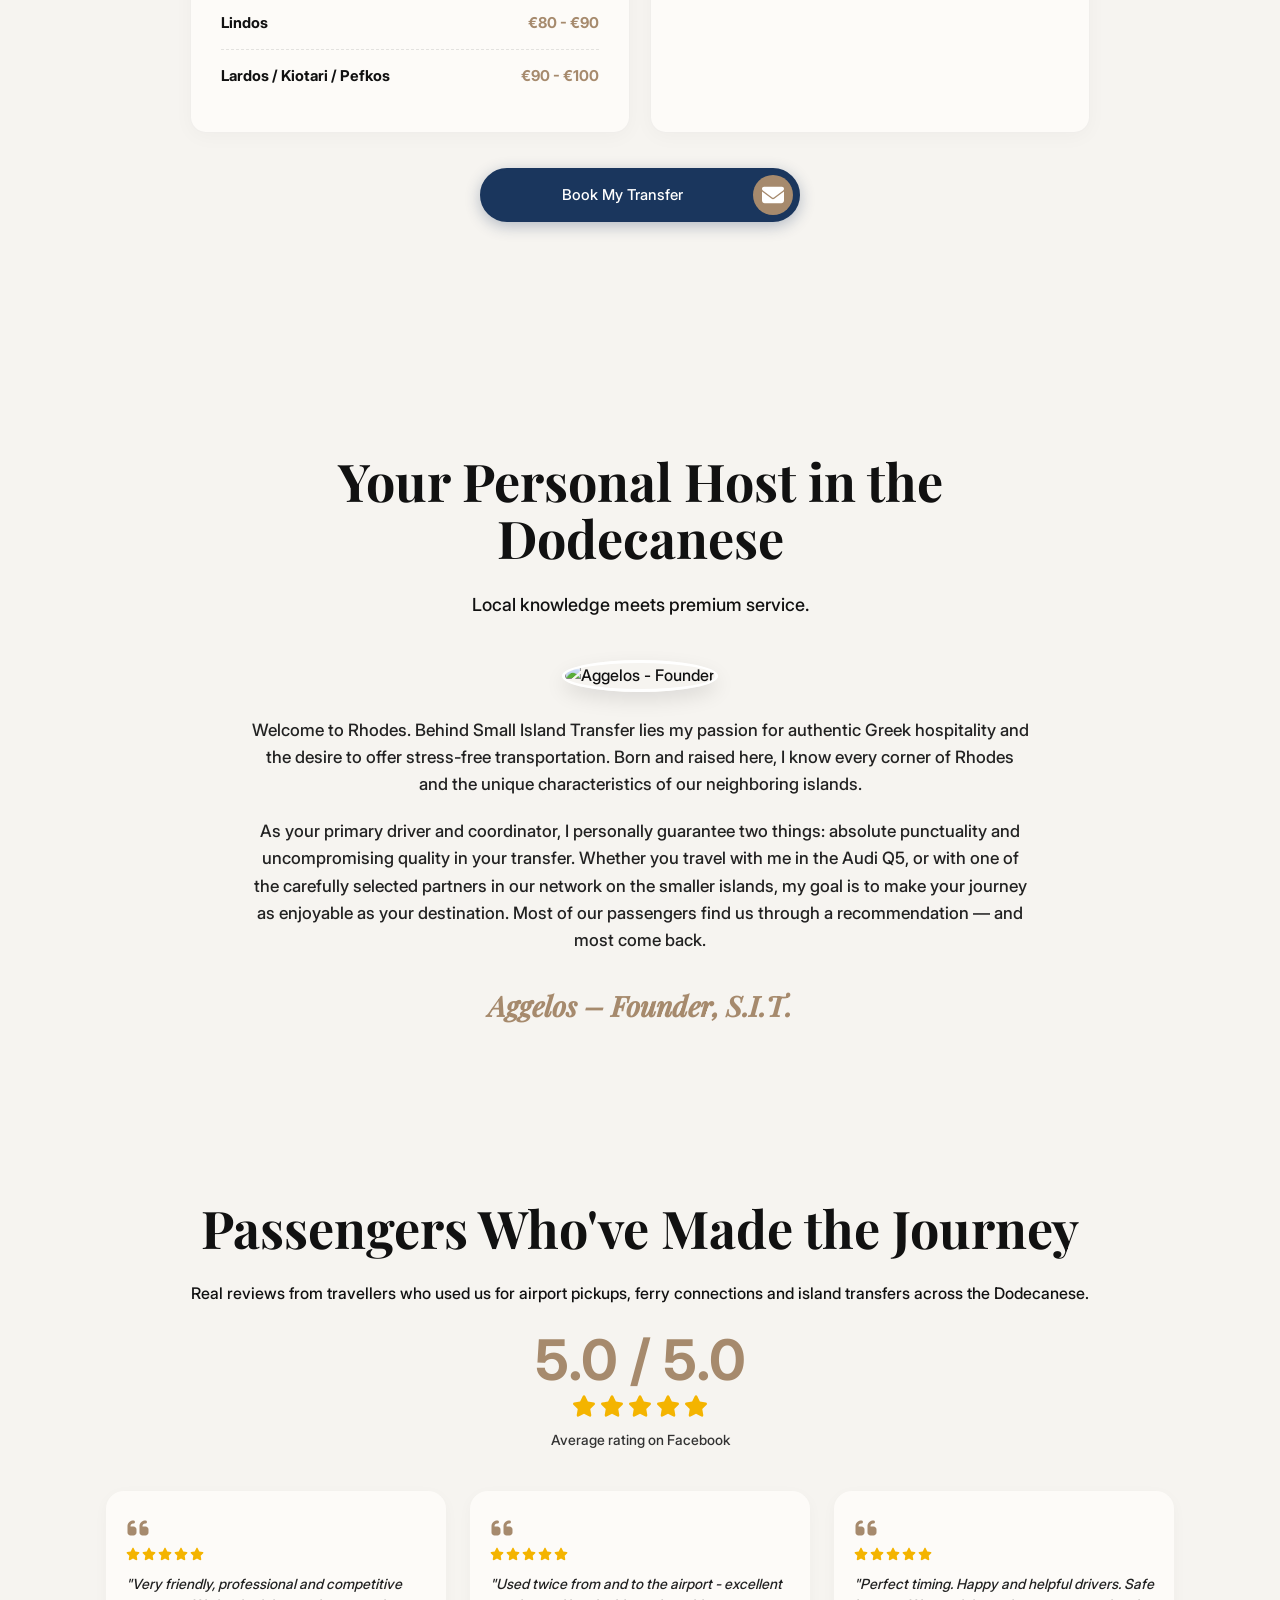
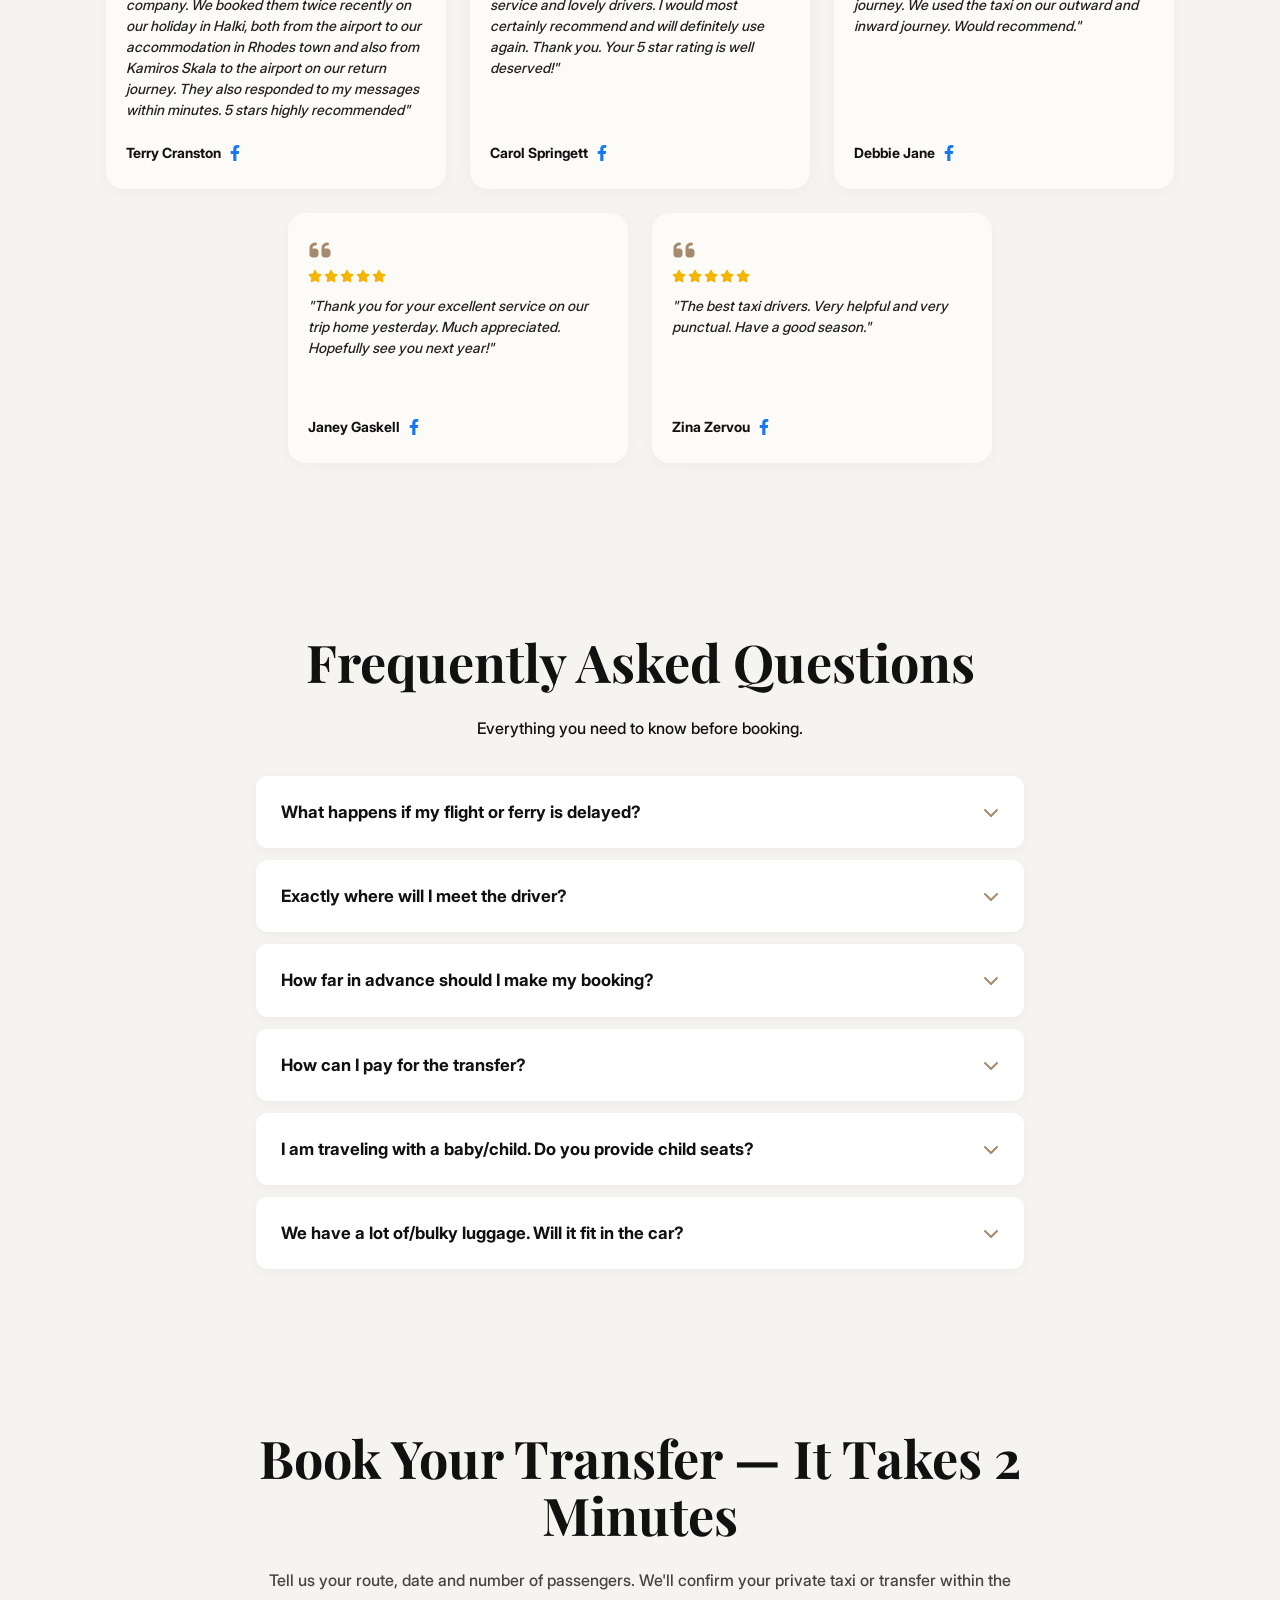
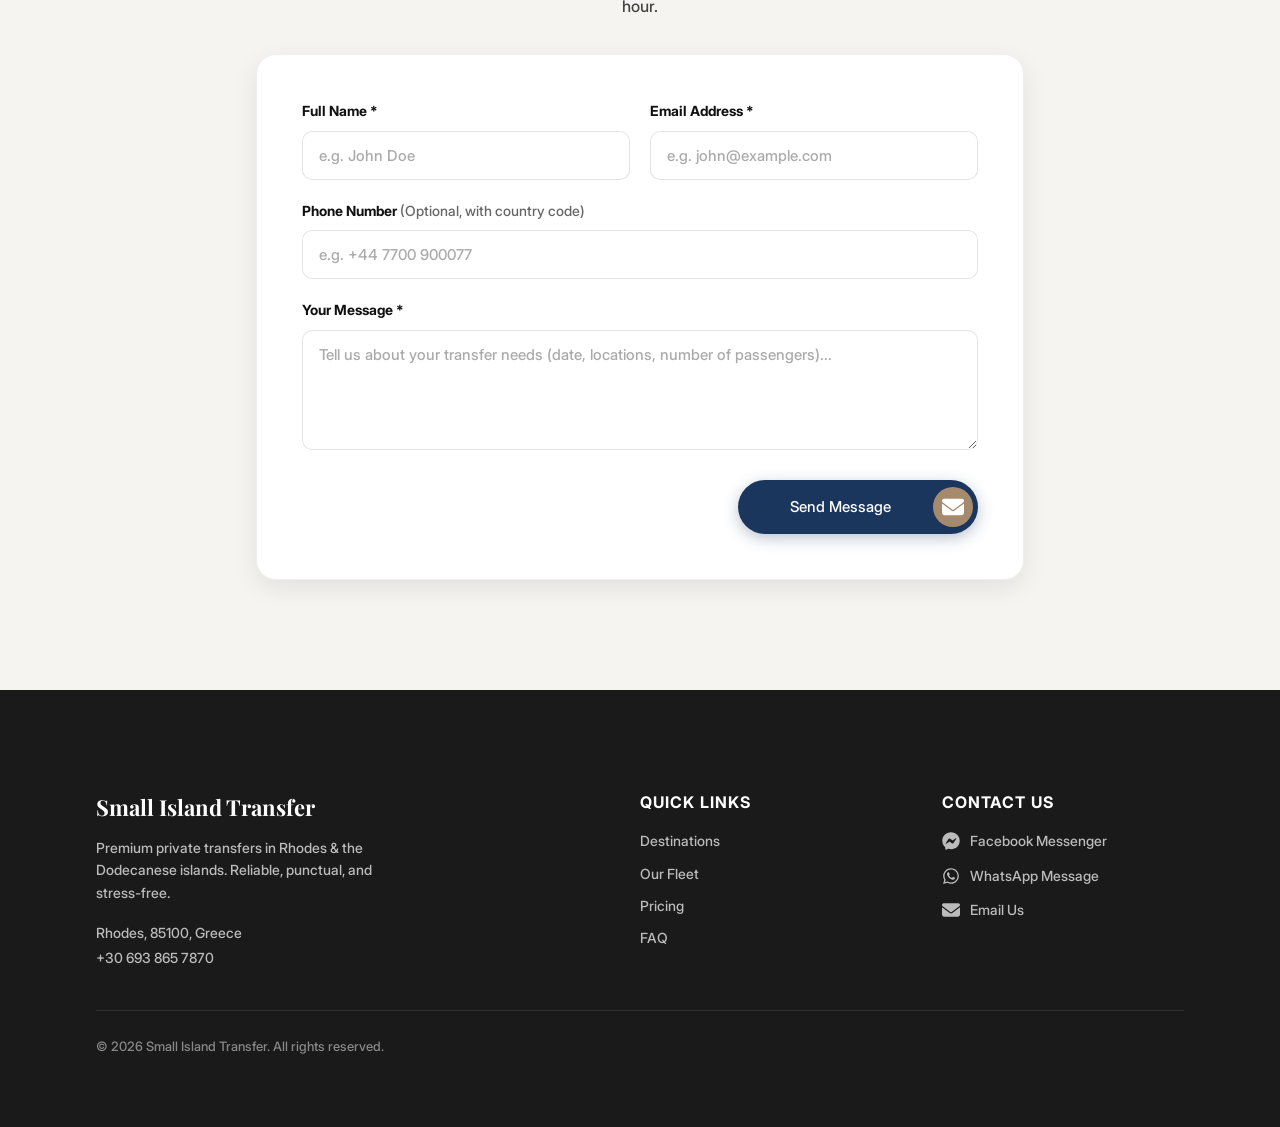
==== commit 043e2556: "Update index.html" ====
--- a/index.html
+++ b/index.html
@@ -205,7 +205,7 @@
     
     /* Header & Nav */
     .main-header{position:fixed;top:15px;left:50%;transform:translateX(-50%);width:calc(100% - 30px);max-width:1200px;background:rgba(255,255,255,.9);backdrop-filter:blur(15px);-webkit-backdrop-filter:blur(15px);border:1px solid rgba(255,255,255,.5);border-radius:40px;display:flex;justify-content:space-between;align-items:center;padding:10px 15px;z-index:1000;box-shadow:0 4px 15px rgba(0,0,0,.05)}
-    .logo-wrapper{display:flex;align-items:center;}
+    .logo-wrapper{display:flex;align-items:center;text-decoration:none;outline:none;}
     .nav-logo{height:36px;width:auto;max-width:200px;object-fit:contain;}
     .hamburger-btn{background:transparent;border:none;color:var(--text);cursor:pointer;padding:5px 10px;display:flex;align-items:center;outline:none}
     #menu-icon{transition:opacity .2s ease,transform .2s ease;width:24px;height:24px}
@@ -339,7 +339,7 @@
   <symbol id="icon-envelope" viewBox="0 0 512 512"><path d="M48 64C21.5 64 0 85.5 0 112c0 15.1 7.1 29.3 19.2 38.4L236.8 313.6c11.4 8.5 27 8.5 38.4 0L492.8 150.4c12.1-9.1 19.2-23.3 19.2-38.4c0-26.5-21.5-48-48-48H48zM0 176V384c0 35.3 28.7 64 64 64H448c35.3 0 64-28.7 64-64V176L294.4 339.2c-22.8 17.1-54 17.1-76.8 0L0 176z"/></symbol>
   <symbol id="icon-arrow-up" viewBox="0 0 384 512"><path d="M214.6 41.4c-12.5-12.5-32.8-12.5-45.3 0l-160 160c-12.5-12.5-12.5 32.8 0 45.3s32.8 12.5 45.3 0L160 141.2V448c0 17.7 14.3 32 32 32s32-14.3 32-32V141.2L329.4 246.6c12.5 12.5 32.8 12.5 45.3 0s12.5-32.8 0-45.3l-160-160z"/></symbol>
   <symbol id="icon-tag" viewBox="0 0 448 512"><path d="M0 80V229.5c0 17 6.7 33.3 18.7 45.3l176 176c25 25 65.5 25 90.5 0L418.7 317.3c25-25 25-65.5 0-90.5l-176-176c-12-12-28.3-18.7-45.3-18.7H48C21.5 64 0 85.5 0 112v-32zM112 192a32 32 0 1 1 0-64 32 32 0 1 1 0 64z"/></symbol>
-  <symbol id="icon-snowflake" viewBox="0 0 512 512"><path d="M224 0c0-17.7 14.3-32 32-32s32 14.3 32 32V49.7l31.6-18.3c15.3-8.8 34.9-3.6 43.7 11.7s3.6 34.9-11.7 43.7L320 105.4V144h38.6l49.1-85c8.8-15.3 28.4-20.5 43.7-11.7s20.5 28.4 11.7 43.7L432.7 176H480c17.7 0 32 14.3 32 32s-14.3 32-32 32H432.7l30.4 52.7c8.8 15.3 3.6 34.9-11.7 43.7s-34.9 3.6-43.7-11.7L358.6 240H320v38.6l51.3 29.6c15.3 8.8 20.5 28.4 11.7 43.7s-28.4 20.5-43.7 11.7L288 345.4V448h-64V345.4l-51.3 18.3c-15.3 8.8-34.9 3.6-43.7-11.7s-3.6-34.9 11.7-43.7L192 278.6V240H153.4l-50.7 87.9c-8.8 15.3-28.4 20.5-43.7 11.7s-20.5-28.4-11.7-43.7L79.3 240H32c-17.7 0-32-14.3-32-32s14.3-32 32-32H79.3L49.3 143.7c-8.8-15.3-3.6-34.9 11.7-43.7s34.9-3.6 43.7 11.7L153.4 176H192V137.4L140.7 87c-8.8-15.3-3.6-34.9 11.7-43.7s34.9-3.6 43.7 11.7L224 86.3V0z"/></symbol>
+  <symbol id="icon-snowflake" viewBox="0 0 512 512"><path d="M224 0c0-17.7 14.3-32 32-32s32 14.3 32 32V49.7l31.6-18.3c15.3-8.8 34.9-3.6 43.7 11.7s3.6 34.9-11.7 43.7L320 105.4V144h38.6l49.1-85c8.8-15.3 28.4-20.5 43.7-11.7s20.5 28.4 11.7 43.7L432.7 176H480c17.7 0 32 14.3 32 32s-14.3 32-32 32H432.7l30.4 52.7c8.8 15.3 3.6 34.9-11.7 43.7s-34.9 3.6-43.7-11.7L358.6 240H320v38.6l51.3 29.6c15.3 8.8 20.5 28.4 11.7 43.7s-28.4 20.5-43.7 11.7L288 345.4V448h-64V345.4l-51.3 18.3c-15.3 8.8-34.9 3.6-43.7-11.7s-3.6-34.9 11.7-43.7L192 278.6V240H153.4l-50.7 87.9c-8.8-15.3-28.4 20.5-43.7 11.7s-20.5-28.4-11.7-43.7L79.3 240H32c-17.7 0-32-14.3-32-32s14.3-32 32-32H79.3L49.3 143.7c-8.8-15.3-3.6-34.9 11.7-43.7s34.9-3.6 43.7 11.7L153.4 176H192V137.4L140.7 87c-8.8-15.3-3.6-34.9 11.7-43.7s34.9-3.6 43.7 11.7L224 86.3V0z"/></symbol>
   <symbol id="icon-baby-carriage" viewBox="0 0 512 512"><path d="M269.6 2.7C279.7-1.3 291.4 .8 299.4 8.8L512 224l-224 0c-17.7 0-32-14.3-32-32L256 32c0-9 3.8-17.5 10.4-23.4c1-.9 2.1-1.7 3.2-2.4l0-.5zM0 256c0-8.8 7.2-16 16-16l480 0c8.8 0 16 7.2 16 16c0 88.4-71.6 160-160 160l-32 0 0 32 64 0c17.7 0 32 14.3 32 32s-14.3 32-32 32l-64 0-64 0c-17.7 0-32-14.3-32-32s14.3-32 32-32l64 0 0-32-128 0C71.6 416 0 344.4 0 256zm160 96a48 48 0 1 0 0-96 48 48 0 1 0 0 96zm176-48a48 48 0 1 0 -96 0 48 48 0 1 0 96 0z"/></symbol>
   <symbol id="icon-messenger" viewBox="0 0 512 512"><path d="M256.55 8C116.52 8 8 110.34 8 248.57c0 72.3 29.71 134.78 78.07 177.94 8.35 7.51 6.63 11.86 8.05 58.23A19.92 19.92 0 0 0 122 502.31c52.91-23.3 53.59-25.14 62.56-22.7C337.85 521.8 504 423.7 504 248.57 504 110.34 396.59 8 256.55 8zm149.24 185.13l-73 115.57a37.37 37.37 0 0 1-53.91 9.93l-58.08-43.47a15 15 0 0 0-18 0l-78.37 59.44c-10.46 7.93-24.16-4.6-17.11-15.67l73-115.57a37.36 37.36 0 0 1 53.91-9.93l58.06 43.46a15 15 0 0 0 18 0l78.41-59.44c10.44-7.98 24.14 4.54 17.09 15.64z"/></symbol>
   <symbol id="icon-whatsapp" viewBox="0 0 448 512"><path d="M380.9 97.1C339 55.1 283.2 32 223.9 32c-122.4 0-222 99.6-222 222 0 39.1 10.2 77.3 29.6 111L0 480l117.7-30.9c32.4 17.7 68.9 27 106.1 27h.1c122.3 0 224.1-99.6 224.1-222 0-59.3-25.2-115-67.1-157zm-157 341.6c-33.2 0-65.7-8.9-94-25.7l-6.7-4-69.8 18.3L72 359.2l-4.4-7c-18.5-29.4-28.2-63.3-28.2-98.2 0-101.7 82.8-184.5 184.6-184.5 49.3 0 95.6 19.2 130.4 54.1 34.8 34.9 56.2 81.2 56.1 130.5 0 101.8-84.9 184.6-186.6 184.6zm101.2-138.2c-5.5-2.8-32.8-16.2-37.9-18-5.1-1.9-8.8-2.8-12.5 2.8-3.7 5.6-14.3 18-17.6 21.8-3.2 3.7-6.5 4.2-12 1.4-32.6-16.3-54-29.1-75.5-66-5.7-9.8 5.7-9.1 16.3-30.3 1.8-3.7 .9-6.9-.5-9.7-1.4-2.8-12.5-30.1-17.1-41.2-4.5-10.8-9.1-9.3-12.5-9.5-3.2-.2-6.9-.2-10.6-.2-3.7 0-9.7 1.4-14.8 6.9-5.1 5.6-19.4 19-19.4 46.3 0 27.3 19.9 53.7 22.6 57.4 2.8 3.7 39.1 59.7 94.8 83.8 35.2 15.2 49 16.5 66.6 13.9 10.7-1.6 32.8-13.4 37.4-26.4 4.6-13 4.6-24.1 3.2-26.4-1.3-2.5-5-3.9-10.5-6.6z"/></symbol>
@@ -349,9 +349,9 @@
 <body>
 
   <header class="main-header">
-    <div class="logo-wrapper">
+    <a href="#home" class="logo-wrapper" aria-label="Go to top of page">
       <img src="logo.webp" alt="Small Island Transfer" class="nav-logo">
-    </div>
+    </a>
     <button class="hamburger-btn" aria-label="Open menu" onclick="toggleMenu(event)">
       <svg class="svg-icon" id="menu-icon" aria-hidden="true" width="24" height="24"><use href="#icon-bars"/></svg>
     </button>
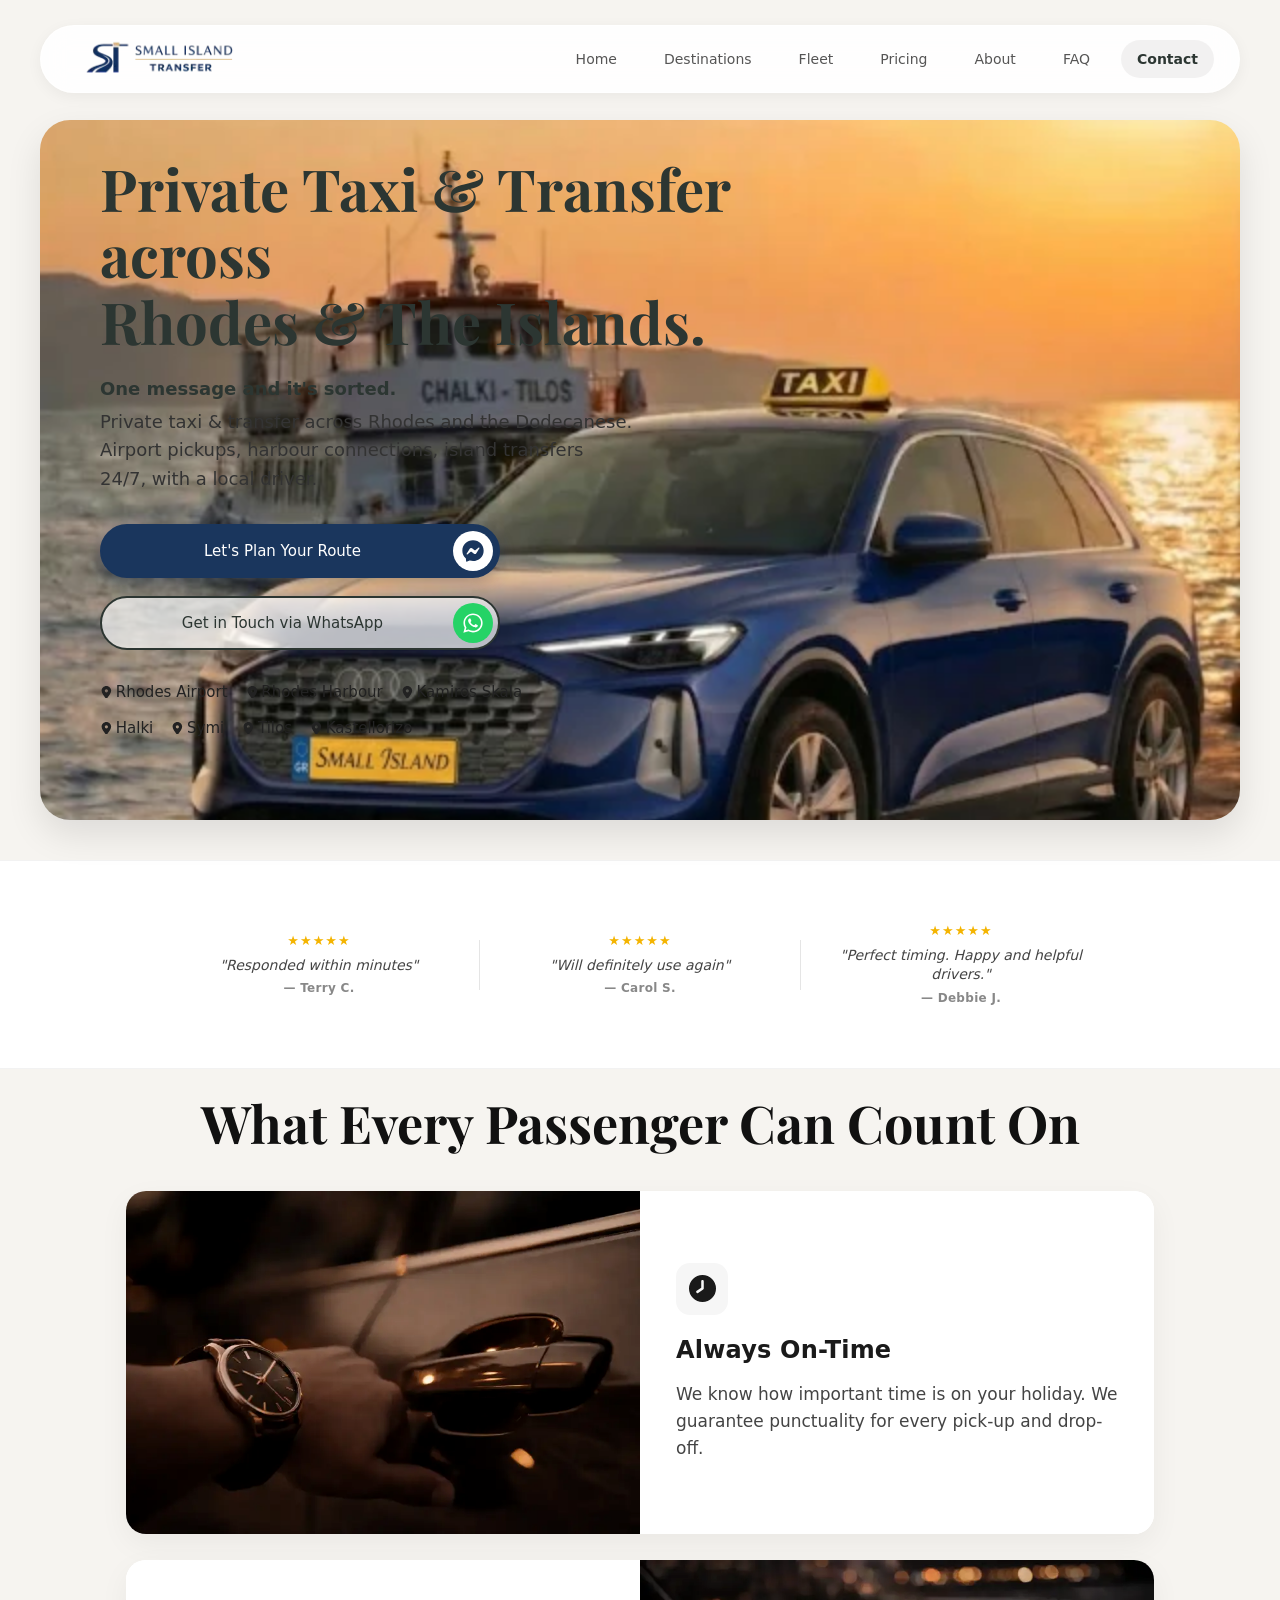
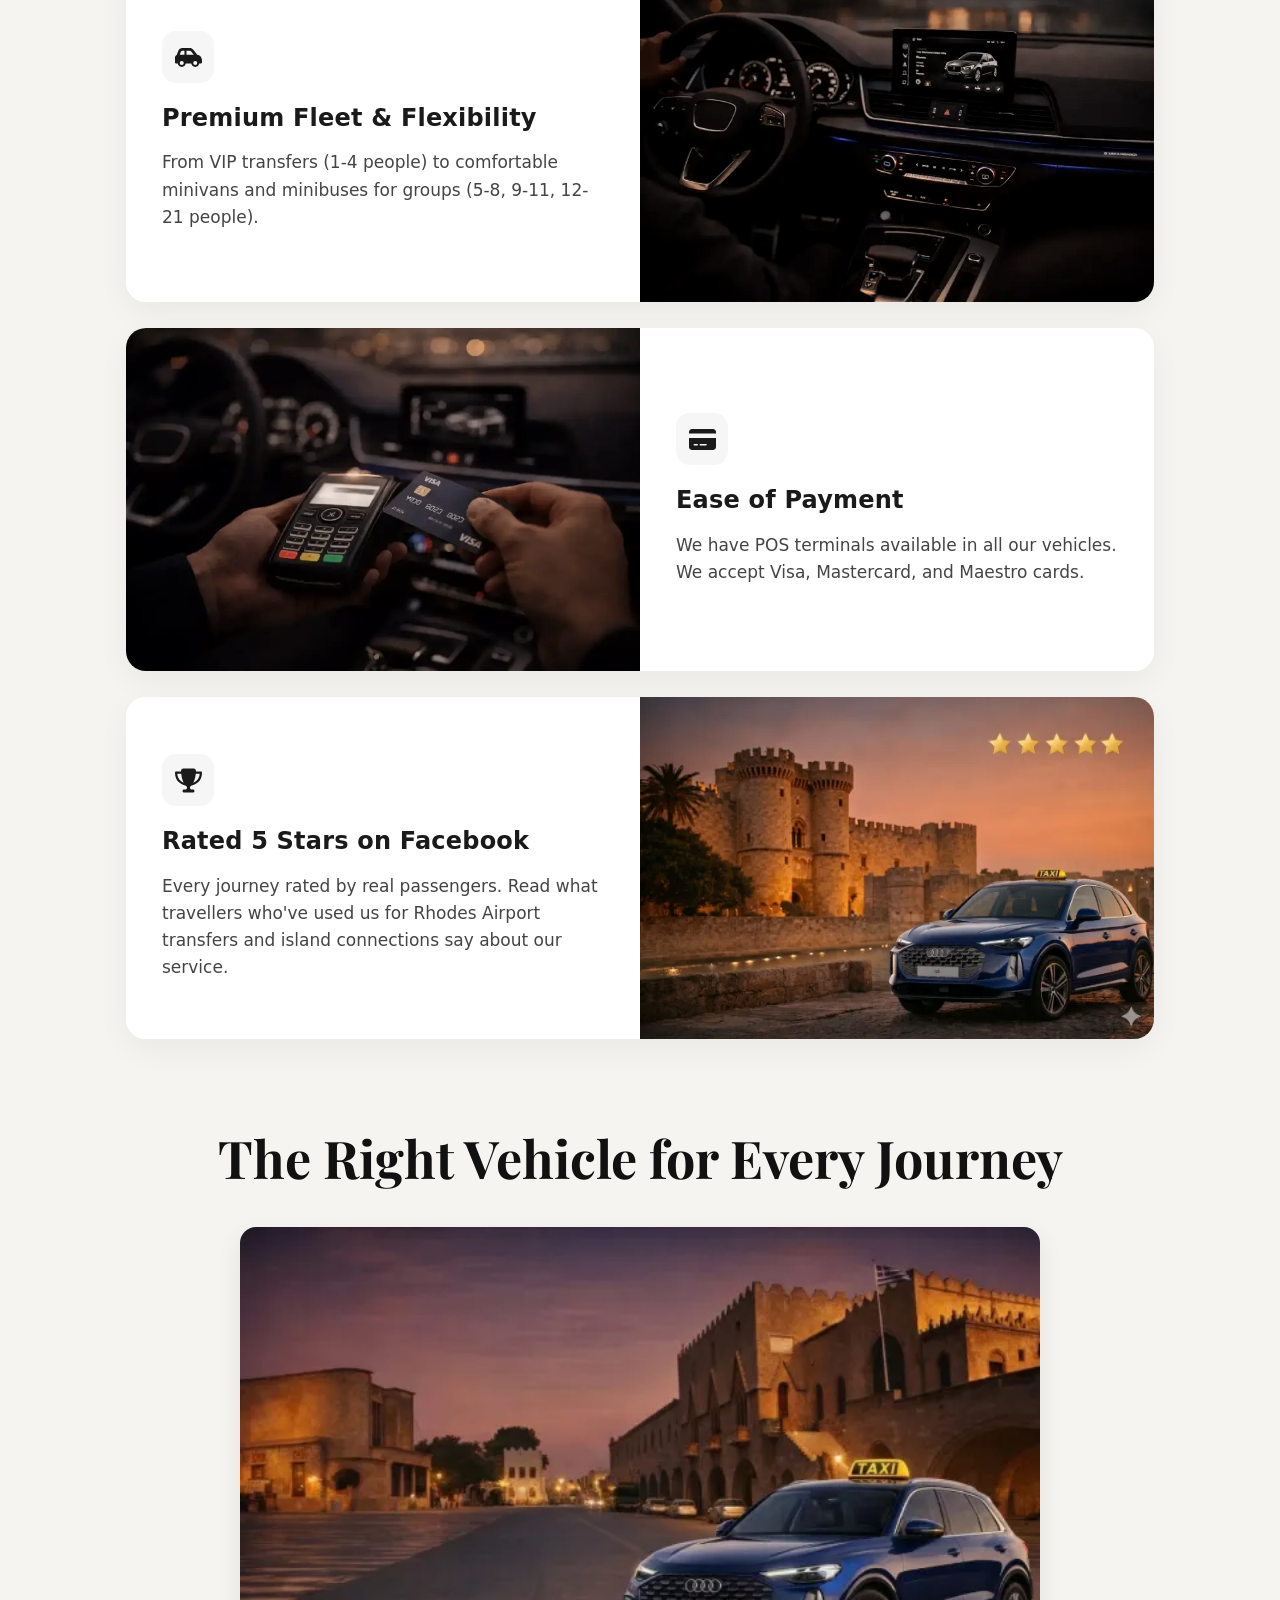
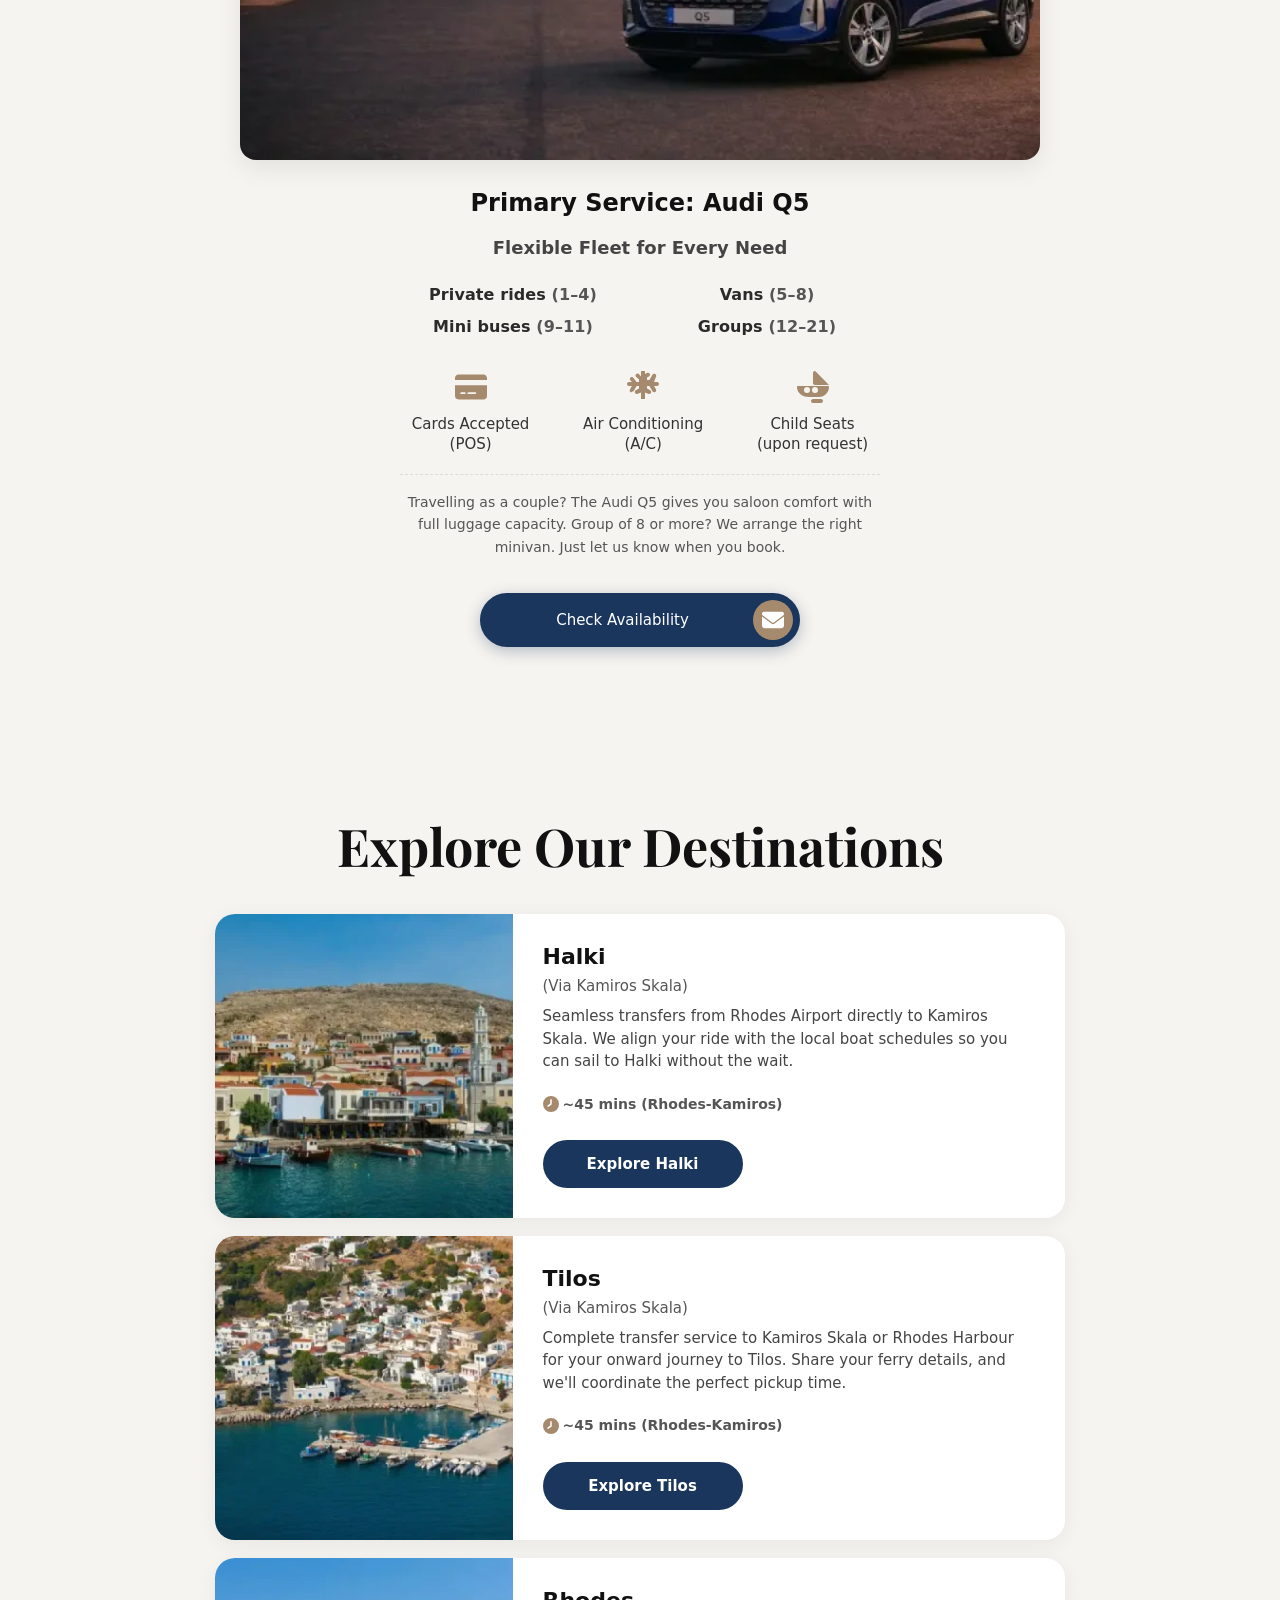
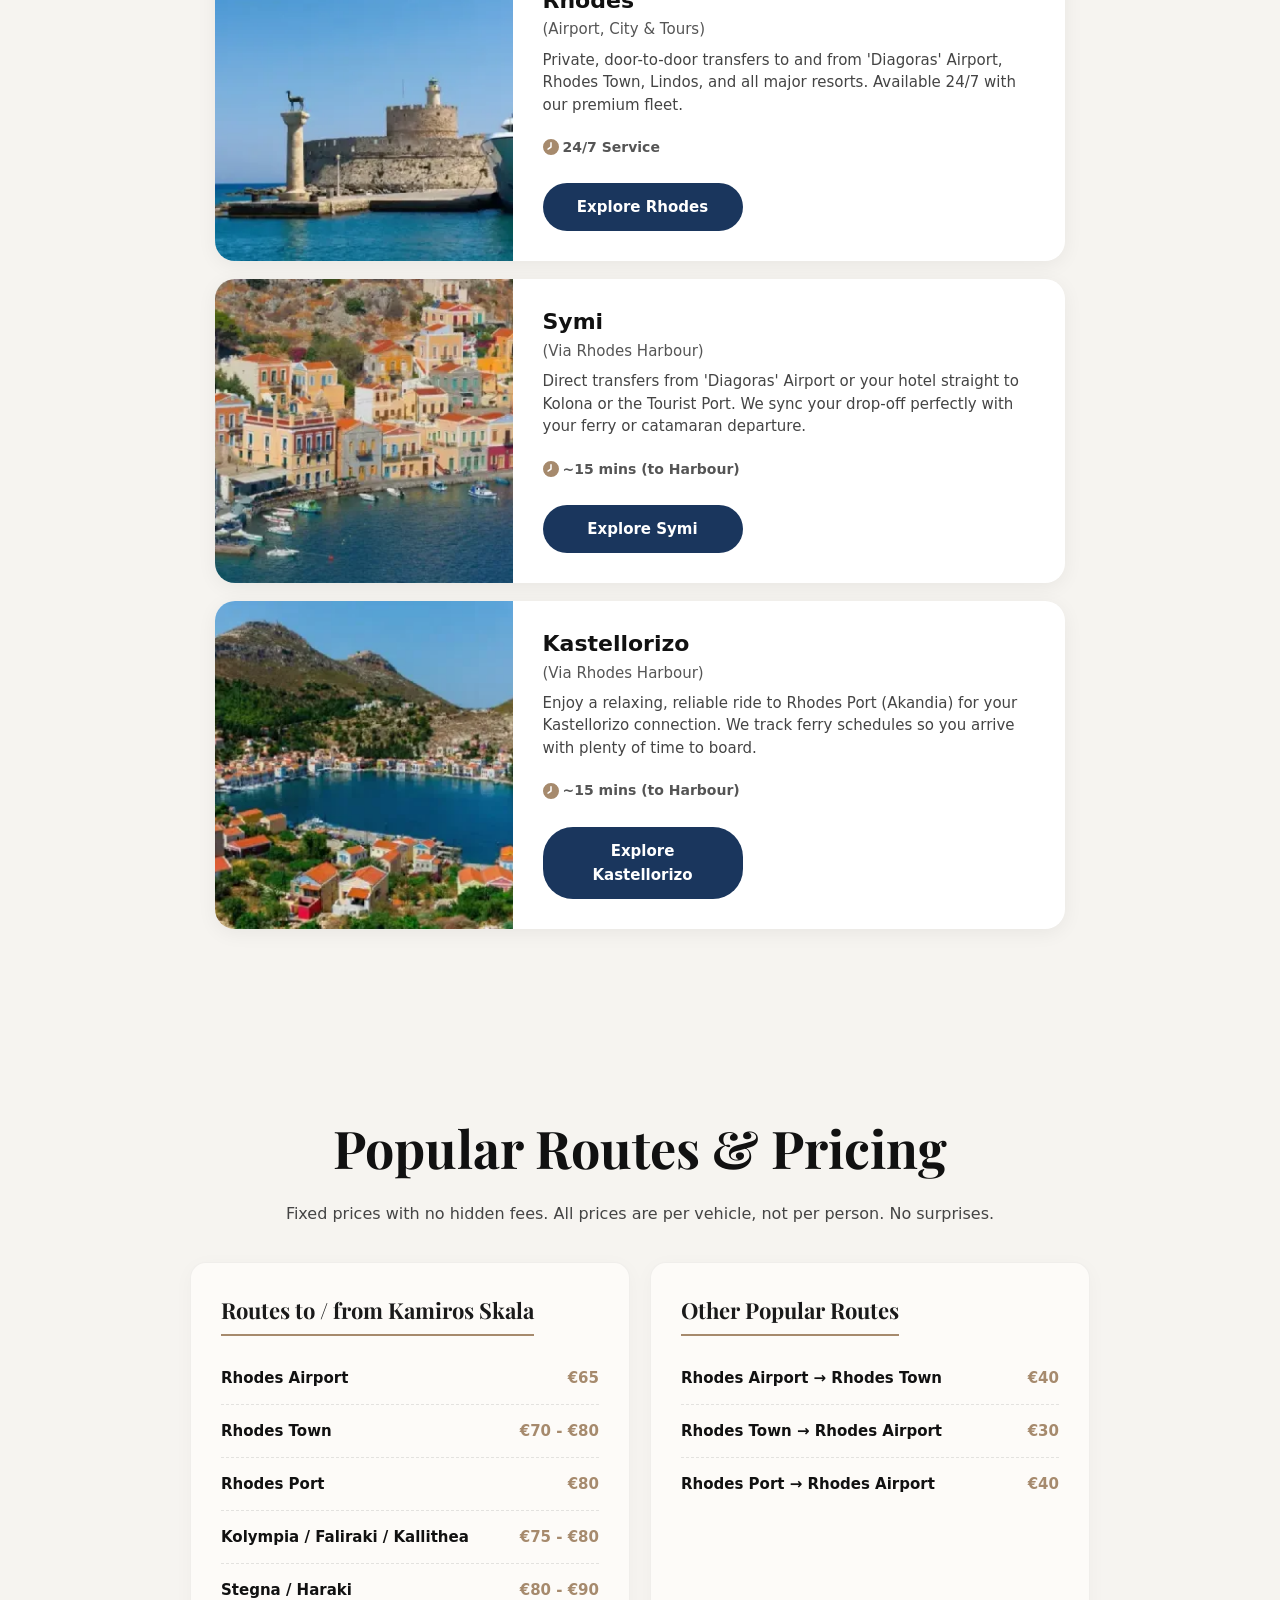
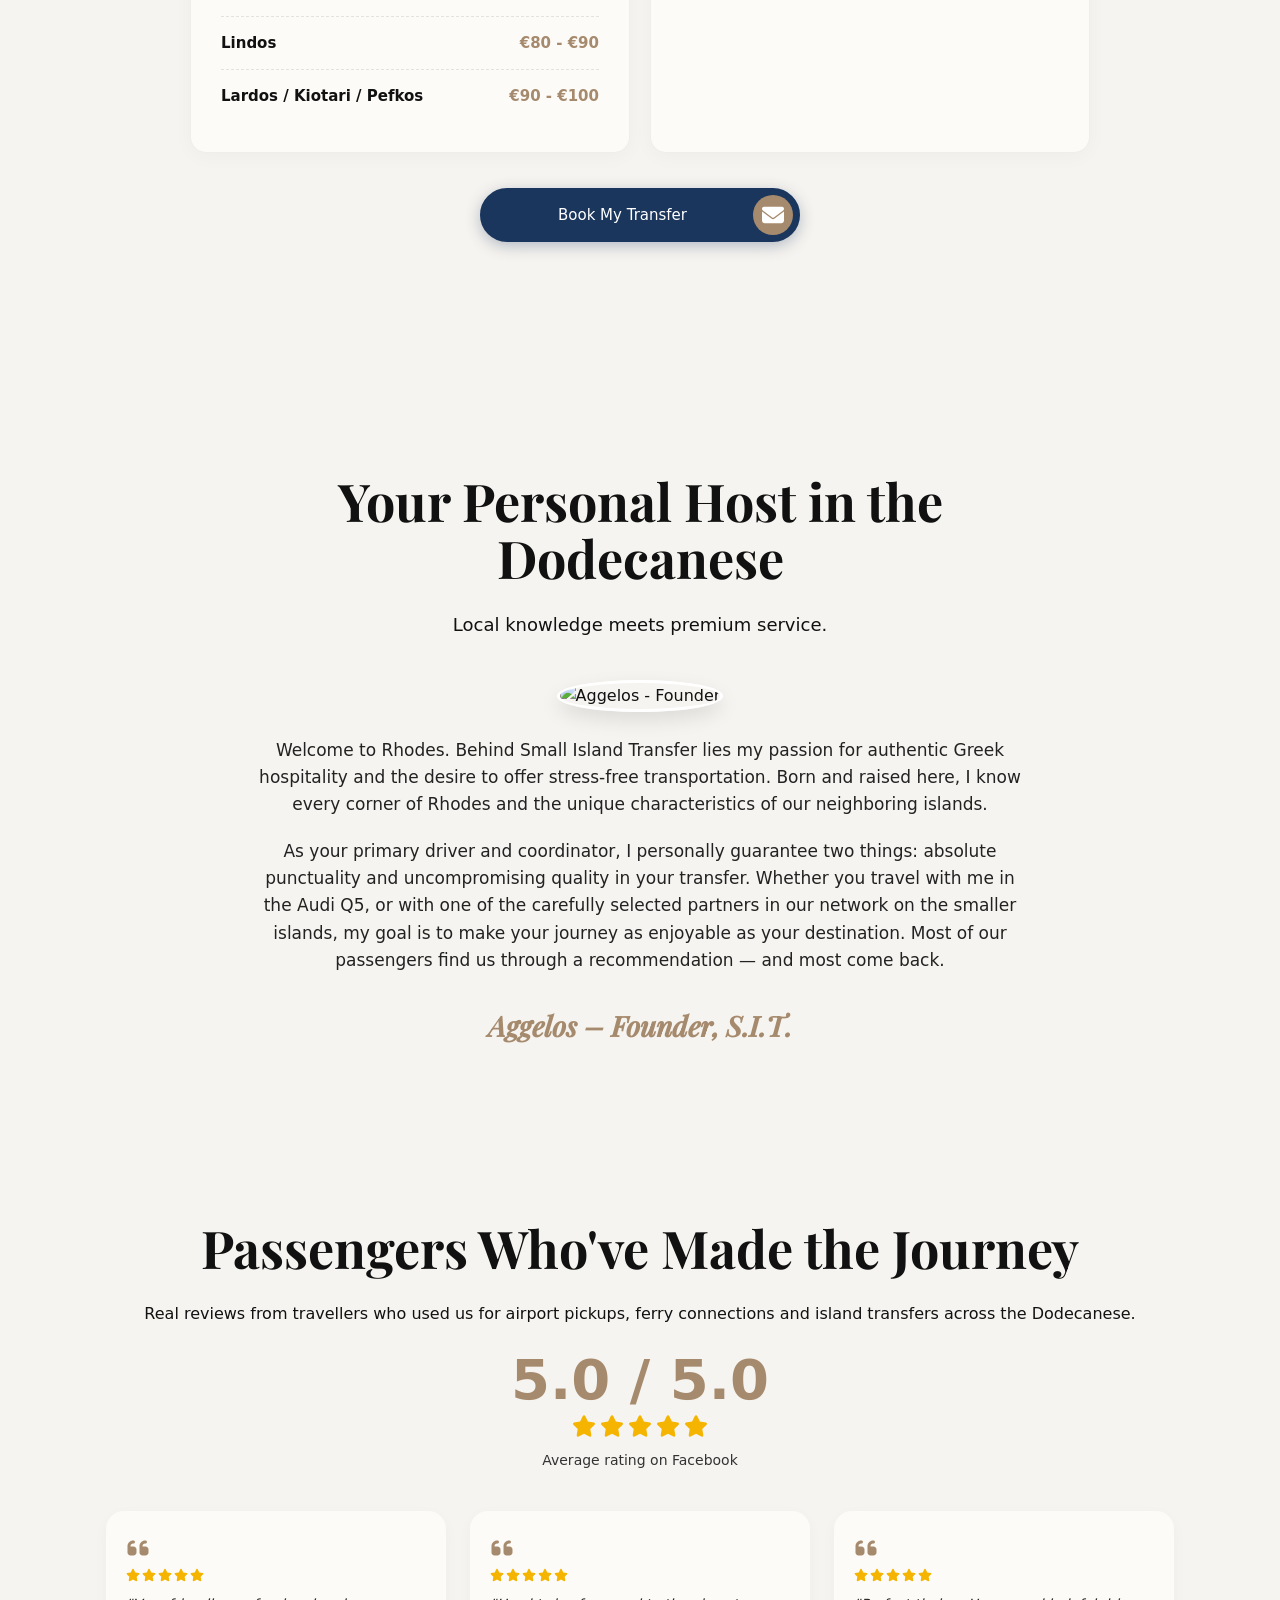
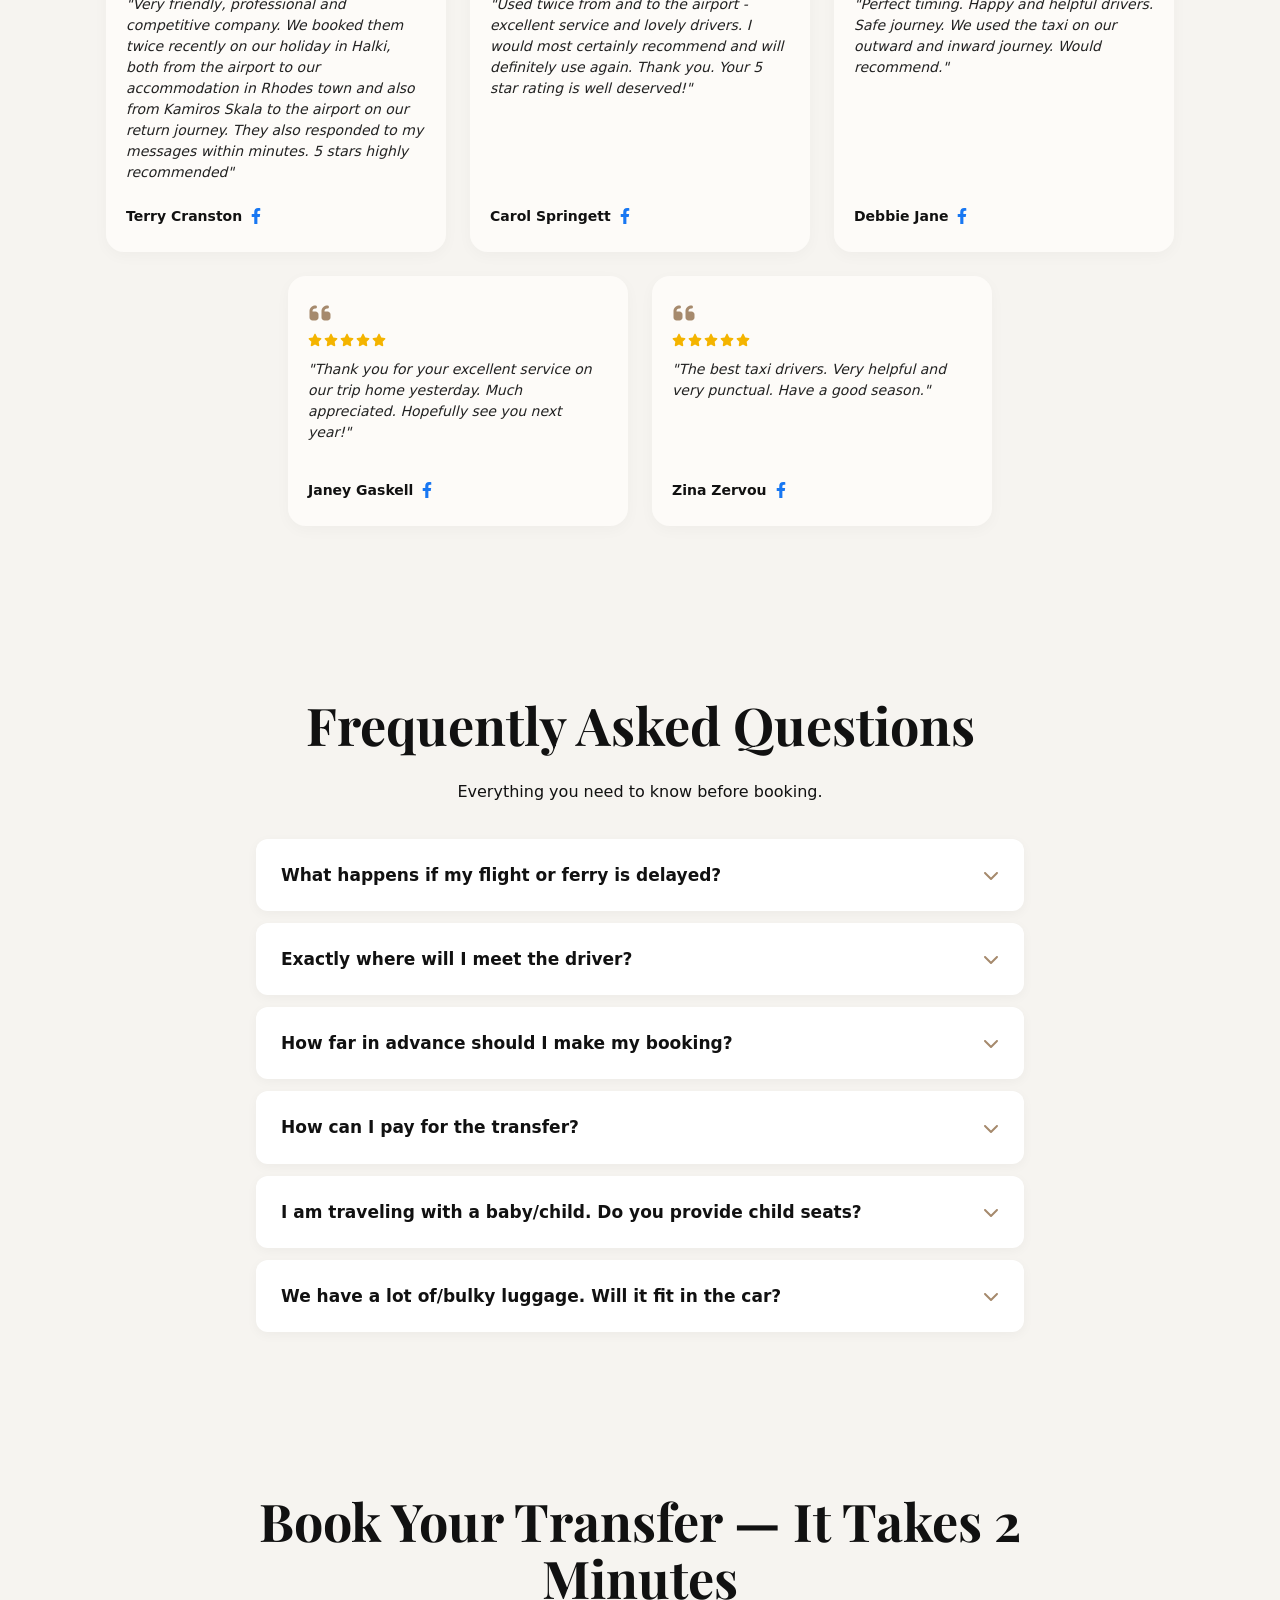
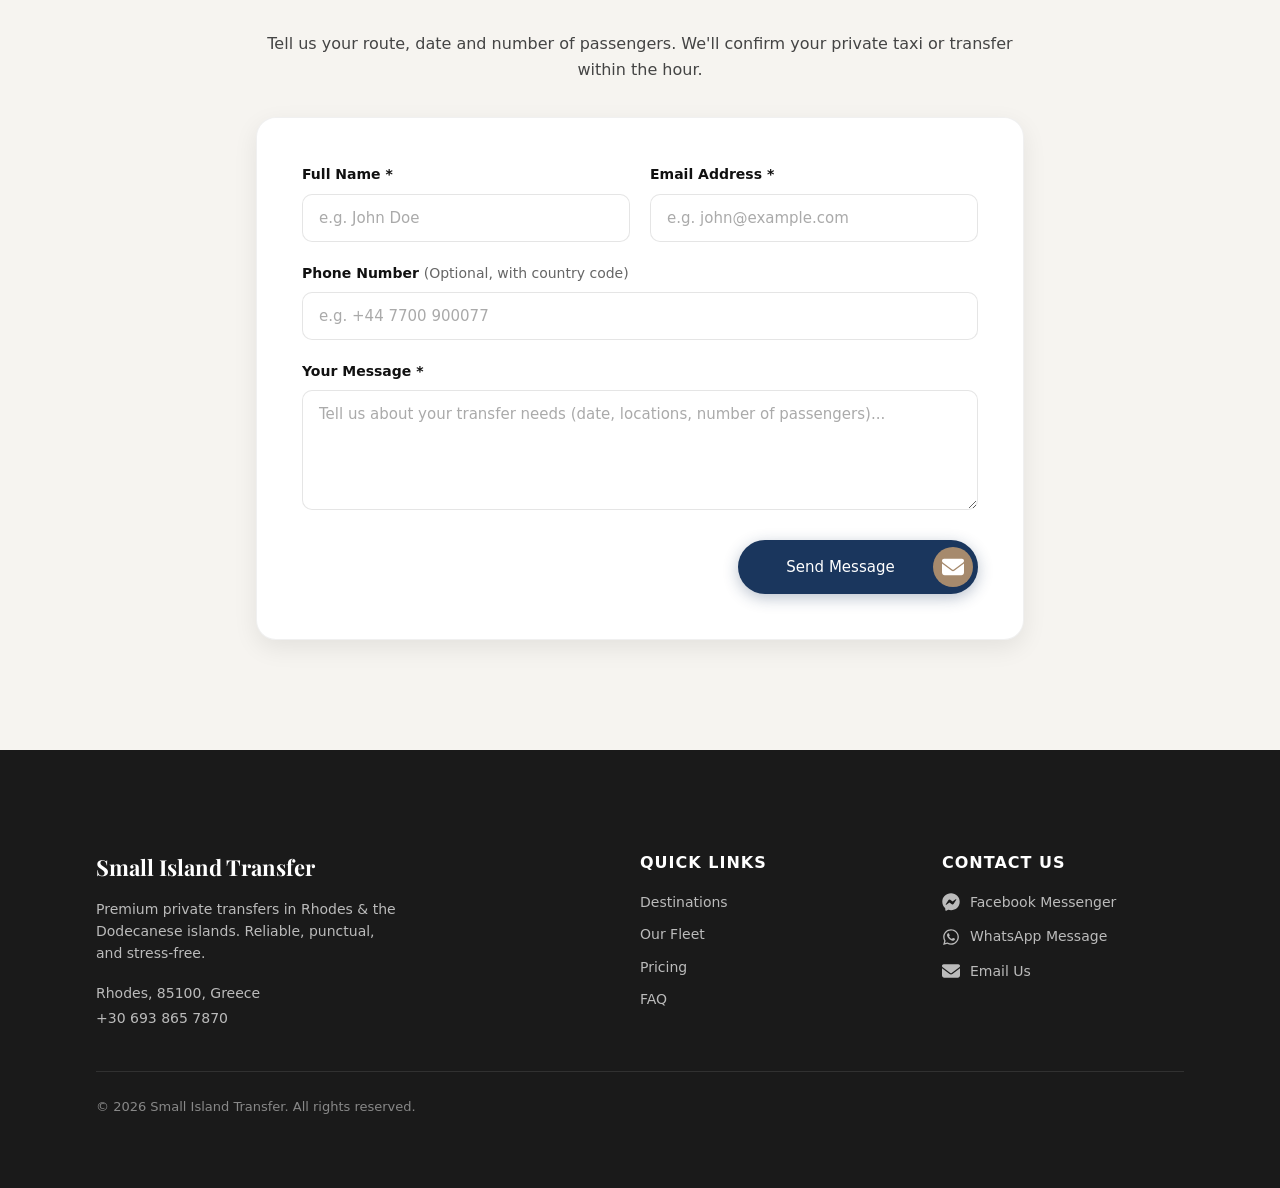
==== commit b3d4eb74: "Add files via upload" ====
--- a/index.html
+++ b/index.html
@@ -151,10 +151,9 @@
   <link rel="preload" as="image" href="hero.webp" media="(min-width: 768px)" fetchpriority="high">
 
   <link rel="preload" as="font" type="font/woff2" href="PlayfairDisplay-Bold.woff2" crossorigin>
-  <link rel="preload" as="font" type="font/woff2" href="Inter_28pt-Medium.woff2" crossorigin>
 
   <style>
-    /* Self-hosted fonts */
+    /* Self-hosted fonts - Αφαιρέθηκε η Inter */
     @font-face {
       font-family: 'Playfair Display';
       src: url('PlayfairDisplay-Bold.woff2') format('woff2');
@@ -175,21 +174,12 @@
       src: url('PlayfairDisplay-MediumItalic.woff2') format('woff2');
       font-weight: 500; font-style: italic; font-display: swap;
     }
-    @font-face {
-      font-family: 'Inter';
-      src: url('Inter_28pt-Bold.woff2') format('woff2');
-      font-weight: 700; font-style: normal; font-display: swap;
-    }
-    @font-face {
-      font-family: 'Inter';
-      src: url('Inter_28pt-Medium.woff2') format('woff2');
-      font-weight: 500; font-style: normal; font-display: swap;
-    }
 
     :root {
       --bg: #f6f4f0;
       --text: #2c3632;
-      --font: "Inter", "Roboto", Arial, sans-serif;
+      /* Εφαρμογή System Fonts */
+      --font: system-ui, -apple-system, BlinkMacSystemFont, "Segoe UI", Roboto, Helvetica, Arial, sans-serif;
       --serif: "Playfair Display", "Times New Roman", Georgia, serif;
     }
     *{margin:0;padding:0;box-sizing:border-box}
@@ -442,7 +432,7 @@
           </div>
           <div class="why-copy">
             <div class="why-icon" aria-hidden="true"><svg class="svg-icon" style="width:1.5em;height:1.5em"><use href="#icon-clock"/></svg></div>
-            <h3>Absolute Punctuality (Always On-Time)</h3>
+            <h3>Always On-Time</h3>
             <p>We know how important time is on your holiday. We guarantee punctuality for every pick-up and drop-off.</p>
           </div>
         </article>
@@ -501,7 +491,7 @@
             <div class="feature-item"><svg class="svg-icon" aria-hidden="true"><use href="#icon-snowflake"/></svg><span>Air Conditioning<br>(A/C)</span></div>
             <div class="feature-item"><svg class="svg-icon" aria-hidden="true"><use href="#icon-baby-carriage"/></svg><span>Child Seats<br>(upon request)</span></div>
           </div>
-          <p class="fleet-comfort-note">Travelling as a couple? The Audi Q5 gives you saloon comfort with full luggage capacity. Group of 8 or more? We arrange the right minivan — just let us know when you book.</p>
+          <p class="fleet-comfort-note">Travelling as a couple? The Audi Q5 gives you saloon comfort with full luggage capacity. Group of 8 or more? We arrange the right minivan. Just let us know when you book.</p>
         </div>
       </div>
       
@@ -519,7 +509,50 @@
     <div class="container">
       <h2 class="section-title scroll-animate delay-1" id="destTitle">Explore Our Destinations</h2>
       <div class="dest-grid">
+        
         <article class="dest-card scroll-animate delay-2">
+          <div class="dest-media">
+            <img src="dest-halki.webp" srcset="dest-halki-320.webp 320w, dest-halki.webp 400w" sizes="(max-width:767px) 140px, 300px" alt="Halki coastal view" loading="lazy" width="400" height="400">
+          </div>
+          <div class="dest-info">
+            <h3 class="dest-name">Halki<br><span style="font-size:13px;font-weight:500;color:#555;">(Via Kamiros Skala)</span></h3>
+            <p class="dest-desc">Seamless transfers from Rhodes Airport directly to Kamiros Skala. We align your ride with the local boat schedules so you can sail to Halki without the wait.</p>
+            <div class="dest-meta">
+              <span><svg class="svg-icon svg-icon-sm" aria-hidden="true"><use href="#icon-clock"/></svg> ~45 mins (Rhodes-Kamiros)</span>
+            </div>
+            <a href="halki.html" class="dest-btn" title="Private transfer and taxi services to Halki island">Explore Halki</a>
+          </div>
+        </article>
+
+        <article class="dest-card scroll-animate delay-3">
+          <div class="dest-media">
+            <img src="dest-tilos.webp" srcset="dest-tilos-320.webp 320w, dest-tilos.webp 400w" sizes="(max-width:767px) 140px, 300px" alt="Tilos coastal view" loading="lazy" width="400" height="400">
+          </div>
+          <div class="dest-info">
+            <h3 class="dest-name">Tilos<br><span style="font-size:13px;font-weight:500;color:#555;">(Via Kamiros Skala)</span></h3>
+            <p class="dest-desc">Complete transfer service to Kamiros Skala or Rhodes Harbour for your onward journey to Tilos. Share your ferry details, and we'll coordinate the perfect pickup time.</p>
+            <div class="dest-meta">
+              <span><svg class="svg-icon svg-icon-sm" aria-hidden="true"><use href="#icon-clock"/></svg> ~45 mins (Rhodes-Kamiros)</span>
+            </div>
+            <a href="tilos.html" class="dest-btn" title="Private transfer and taxi services to Tilos island">Explore Tilos</a>
+          </div>
+        </article>
+
+        <article class="dest-card scroll-animate delay-4">
+          <div class="dest-media">
+            <img src="dest-rhodes.webp" srcset="dest-rhodes-320.webp 320w, dest-rhodes.webp 400w" sizes="(max-width:767px) 140px, 300px" alt="Rhodes Old Town Castle" loading="lazy" width="400" height="400">
+          </div>
+          <div class="dest-info">
+            <h3 class="dest-name">Rhodes<br><span style="font-size:13px;font-weight:500;color:#555;">(Airport, City &amp; Tours)</span></h3>
+            <p class="dest-desc">Private, door-to-door transfers to and from 'Diagoras' Airport, Rhodes Town, Lindos, and all major resorts. Available 24/7 with our premium fleet.</p>
+            <div class="dest-meta">
+              <span><svg class="svg-icon svg-icon-sm" aria-hidden="true"><use href="#icon-clock"/></svg> 24/7 Service</span>
+            </div>
+            <a href="rhodes.html" class="dest-btn" title="Private transfer and taxi services in Rhodes">Explore Rhodes</a>
+          </div>
+        </article>
+
+        <article class="dest-card scroll-animate delay-5">
           <div class="dest-media">
             <img src="dest-symi.webp" srcset="dest-symi-320.webp 320w, dest-symi.webp 400w" sizes="(max-width:767px) 140px, 300px" alt="Symi harbour" loading="lazy" width="400" height="400">
           </div>
@@ -528,12 +561,12 @@
             <p class="dest-desc">Direct transfers from 'Diagoras' Airport or your hotel straight to Kolona or the Tourist Port. We sync your drop-off perfectly with your ferry or catamaran departure.</p>
             <div class="dest-meta">
               <span><svg class="svg-icon svg-icon-sm" aria-hidden="true"><use href="#icon-clock"/></svg> ~15 mins (to Harbour)</span>
-              <span><svg class="svg-icon svg-icon-sm" aria-hidden="true"><use href="#icon-tag"/></svg> From €30</span>
             </div>
             <a href="symi.html" class="dest-btn" title="Private transfer and taxi services to Symi island">Explore Symi</a>
           </div>
         </article>
-        <article class="dest-card scroll-animate delay-3">
+
+        <article class="dest-card scroll-animate delay-6">
           <div class="dest-media">
             <img src="dest-kastellorizo.webp" srcset="dest-kastellorizo-320.webp 320w, dest-kastellorizo.webp 400w" sizes="(max-width:767px) 140px, 300px" alt="Kastellorizo harbour" loading="lazy" width="400" height="400">
           </div>
@@ -542,53 +575,11 @@
             <p class="dest-desc">Enjoy a relaxing, reliable ride to Rhodes Port (Akandia) for your Kastellorizo connection. We track ferry schedules so you arrive with plenty of time to board.</p>
             <div class="dest-meta">
               <span><svg class="svg-icon svg-icon-sm" aria-hidden="true"><use href="#icon-clock"/></svg> ~15 mins (to Harbour)</span>
-              <span><svg class="svg-icon svg-icon-sm" aria-hidden="true"><use href="#icon-tag"/></svg> From €30</span>
             </div>
             <a href="kastellorizo.html" class="dest-btn" title="Private transfer and taxi services to Kastellorizo">Explore Kastellorizo</a>
           </div>
         </article>
-        <article class="dest-card scroll-animate delay-4">
-          <div class="dest-media">
-            <img src="dest-rhodes.webp" srcset="dest-rhodes-320.webp 320w, dest-rhodes.webp 400w" sizes="(max-width:767px) 140px, 300px" alt="Rhodes Old Town Castle" loading="lazy" width="400" height="400">
-          </div>
-          <div class="dest-info">
-            <h3 class="dest-name">Rhodes<br><span style="font-size:13px;font-weight:500;color:#555;">(Airport, City &amp; Tours)</span></h3>
-            <p class="dest-desc">Private, door-to-door transfers to and from 'Diagoras' Airport, Rhodes Town, Lindos, and all major resorts. Available 24/7 with our premium fleet.</p>
-            <div class="dest-meta">
-              <span><svg class="svg-icon svg-icon-sm" aria-hidden="true"><use href="#icon-clock"/></svg> 24/7 Service</span>
-              <span><svg class="svg-icon svg-icon-sm" aria-hidden="true"><use href="#icon-tag"/></svg> Premium Fleet</span>
-            </div>
-            <a href="rhodes.html" class="dest-btn" title="Private transfer and taxi services in Rhodes">Explore Rhodes</a>
-          </div>
-        </article>
-        <article class="dest-card scroll-animate delay-5">
-          <div class="dest-media">
-            <img src="dest-halki.webp" srcset="dest-halki-320.webp 320w, dest-halki.webp 400w" sizes="(max-width:767px) 140px, 300px" alt="Halki coastal view" loading="lazy" width="400" height="400">
-          </div>
-          <div class="dest-info">
-            <h3 class="dest-name">Halki<br><span style="font-size:13px;font-weight:500;color:#555;">(Via Kamiros Skala)</span></h3>
-            <p class="dest-desc">Seamless transfers from Rhodes Airport directly to Kamiros Skala. We align your ride with the local boat schedules so you can sail to Halki without the wait.</p>
-            <div class="dest-meta">
-              <span><svg class="svg-icon svg-icon-sm" aria-hidden="true"><use href="#icon-clock"/></svg> ~45 mins (Rhodes-Kamiros)</span>
-              <span><svg class="svg-icon svg-icon-sm" aria-hidden="true"><use href="#icon-tag"/></svg> From €65</span>
-            </div>
-            <a href="halki.html" class="dest-btn" title="Private transfer and taxi services to Halki island">Explore Halki</a>
-          </div>
-        </article>
-        <article class="dest-card scroll-animate delay-6">
-          <div class="dest-media">
-            <img src="dest-tilos.webp" srcset="dest-tilos-320.webp 320w, dest-tilos.webp 400w" sizes="(max-width:767px) 140px, 300px" alt="Tilos coastal view" loading="lazy" width="400" height="400">
-          </div>
-          <div class="dest-info">
-            <h3 class="dest-name">Tilos<br><span style="font-size:13px;font-weight:500;color:#555;">(Via Kamiros Skala)</span></h3>
-            <p class="dest-desc">Complete transfer service to Kamiros Skala or Rhodes Harbour for your onward journey to Tilos. Share your ferry details, and we'll coordinate the perfect pickup time.</p>
-            <div class="dest-meta">
-              <span><svg class="svg-icon svg-icon-sm" aria-hidden="true"><use href="#icon-clock"/></svg> ~45 mins (Rhodes-Kamiros)</span>
-              <span><svg class="svg-icon svg-icon-sm" aria-hidden="true"><use href="#icon-tag"/></svg> From €65</span>
-            </div>
-            <a href="tilos.html" class="dest-btn" title="Private transfer and taxi services to Tilos island">Explore Tilos</a>
-          </div>
-        </article>
+
       </div>
     </div>
   </section>
@@ -596,7 +587,7 @@
   <section class="pricing-section" id="pricing" aria-labelledby="pricingTitle">
     <div class="container">
       <h2 class="section-title scroll-animate delay-1" id="pricingTitle">Popular Routes &amp; Pricing</h2>
-      <p class="pricing-subtitle scroll-animate delay-2">Fixed prices with no hidden fees. All prices are per vehicle, not per person — no meter, no surprises.</p>
+      <p class="pricing-subtitle scroll-animate delay-2">Fixed prices with no hidden fees. All prices are per vehicle, not per person. No surprises.</p>
       <div class="pricing-grid scroll-animate delay-3">
         <div class="price-table-container">
           <h3 class="price-table-title">Routes to / from Kamiros Skala</h3>
@@ -936,4 +927,4 @@
     });
   </script>
 </body>
-</html>
+</html>
--- a/styles.css
+++ b/styles.css
@@ -9,7 +9,8 @@
 
 html, body {
   width: 100%;
-  font-family: "Inter", Arial, sans-serif;
+  /* Εφαρμογή System Fonts */
+  font-family: system-ui, -apple-system, BlinkMacSystemFont, "Segoe UI", Roboto, Helvetica, Arial, sans-serif;
   background-color: #f6f4f0;
   overflow-x: hidden;
   color: #111;
@@ -487,7 +488,8 @@
 }
 
 .rating-number {
-  font-family: "Inter", sans-serif;
+  /* Εφαρμογή System Fonts */
+  font-family: system-ui, -apple-system, BlinkMacSystemFont, "Segoe UI", Roboto, Helvetica, Arial, sans-serif;
   font-size: 48px;
   font-weight: 700;
   color: #a68a6d;
--- a/styles.css
+++ b/styles.css
@@ -9,7 +9,8 @@
 
 html, body {
   width: 100%;
-  font-family: "Inter", Arial, sans-serif;
+  /* Εφαρμογή System Fonts */
+  font-family: system-ui, -apple-system, BlinkMacSystemFont, "Segoe UI", Roboto, Helvetica, Arial, sans-serif;
   background-color: #f6f4f0;
   overflow-x: hidden;
   color: #111;
@@ -487,7 +488,8 @@
 }
 
 .rating-number {
-  font-family: "Inter", sans-serif;
+  /* Εφαρμογή System Fonts */
+  font-family: system-ui, -apple-system, BlinkMacSystemFont, "Segoe UI", Roboto, Helvetica, Arial, sans-serif;
   font-size: 48px;
   font-weight: 700;
   color: #a68a6d;
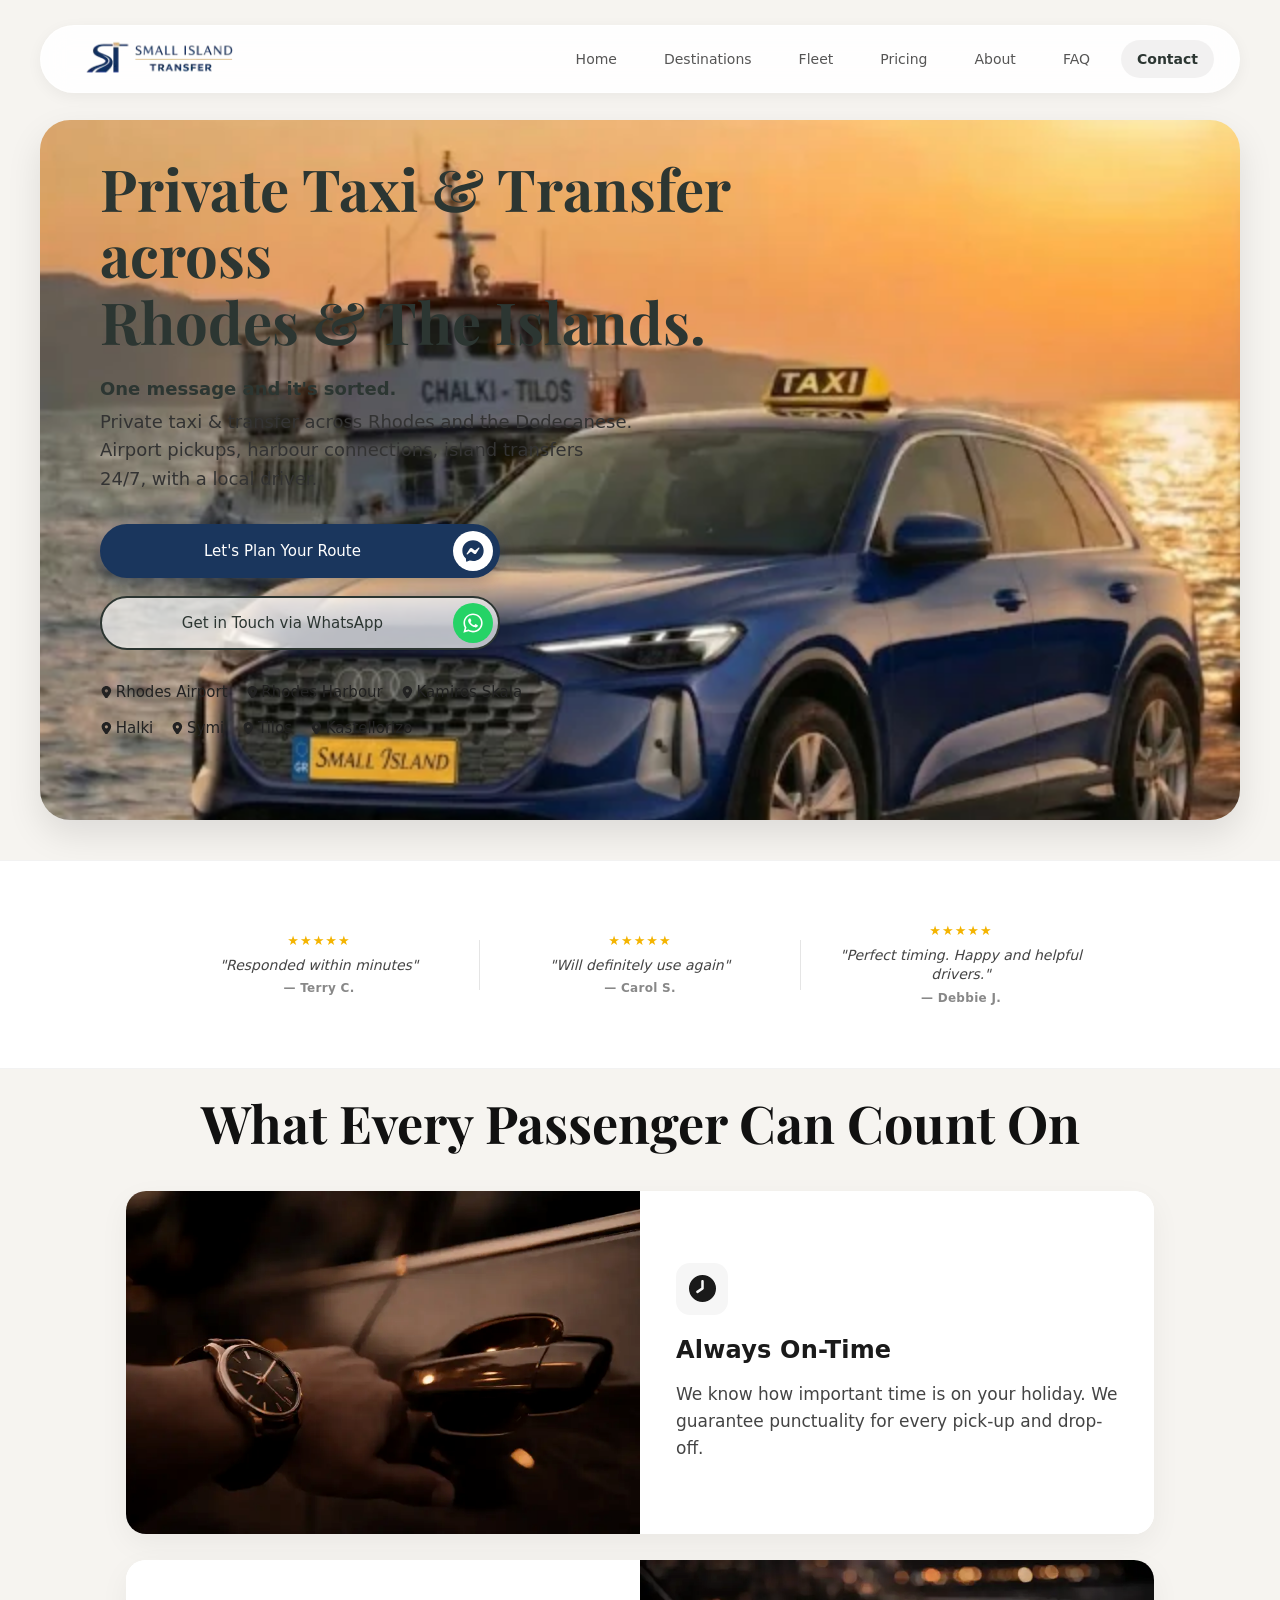
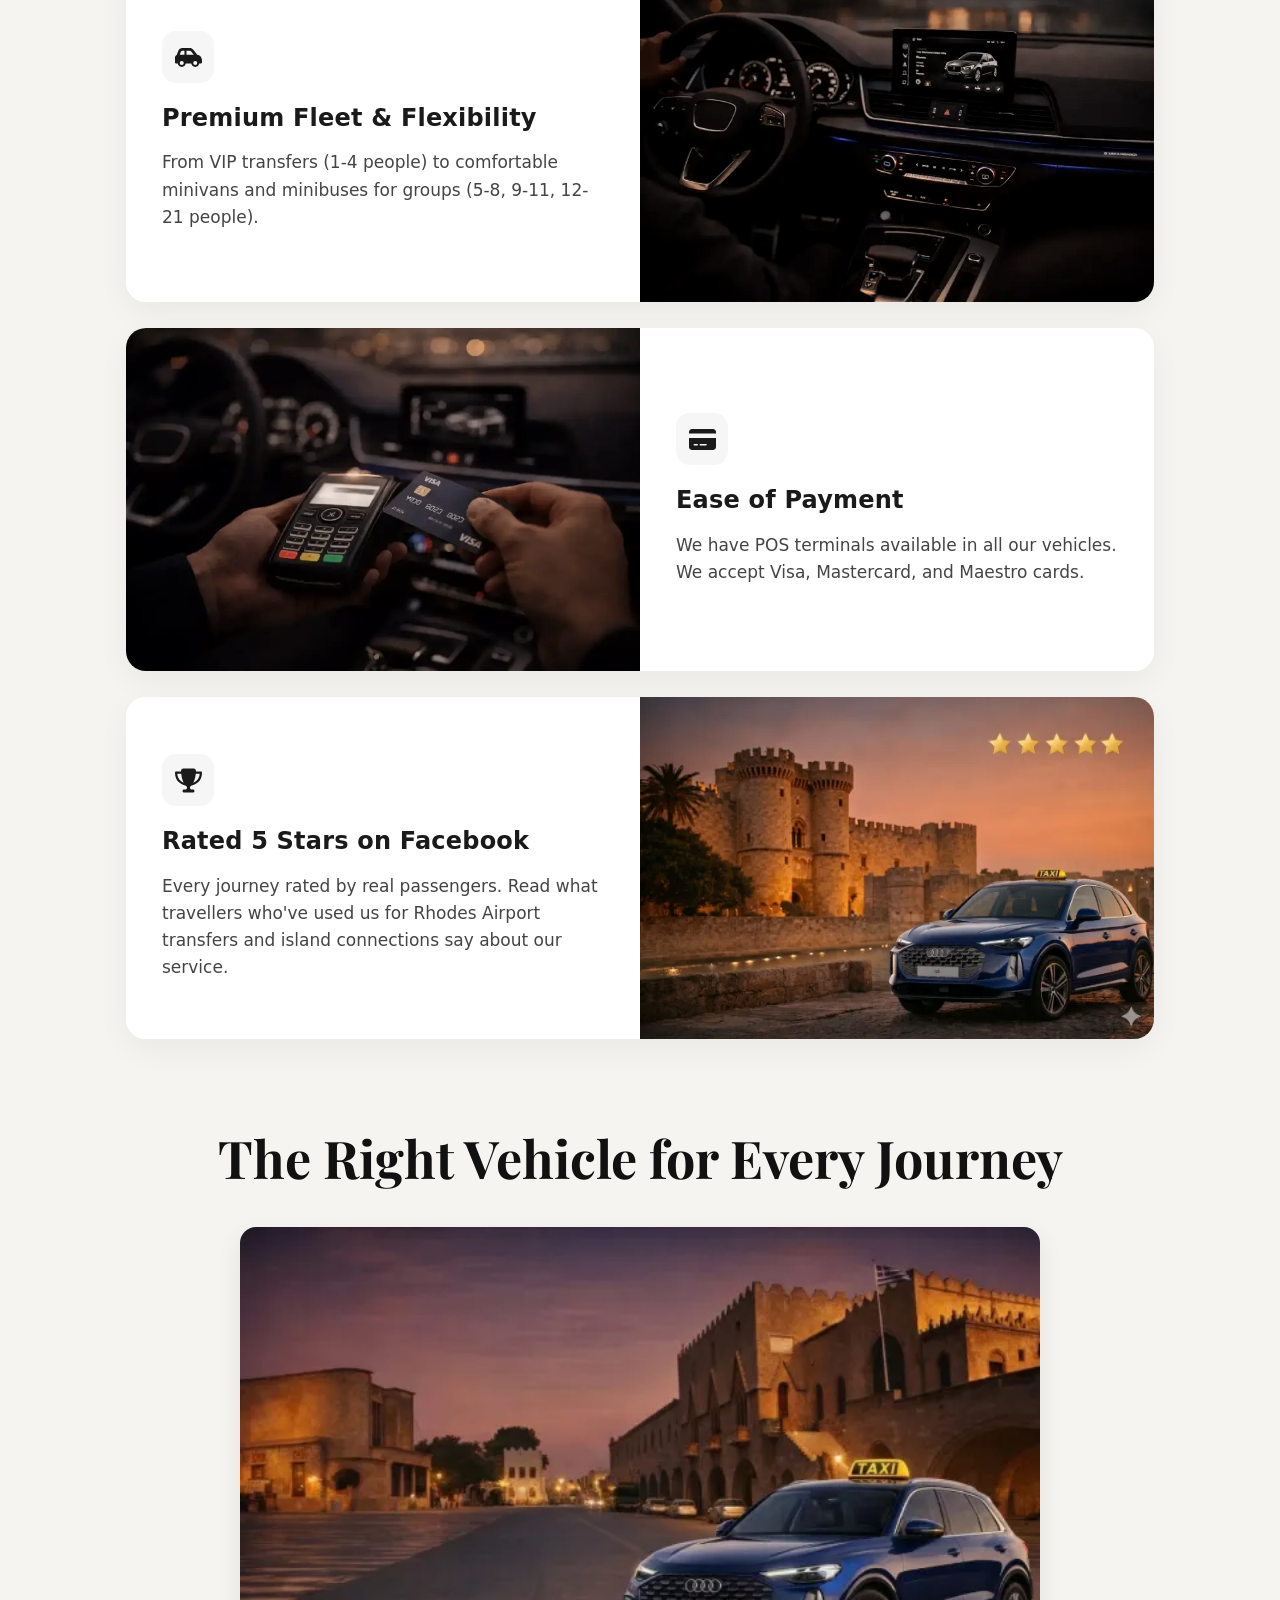
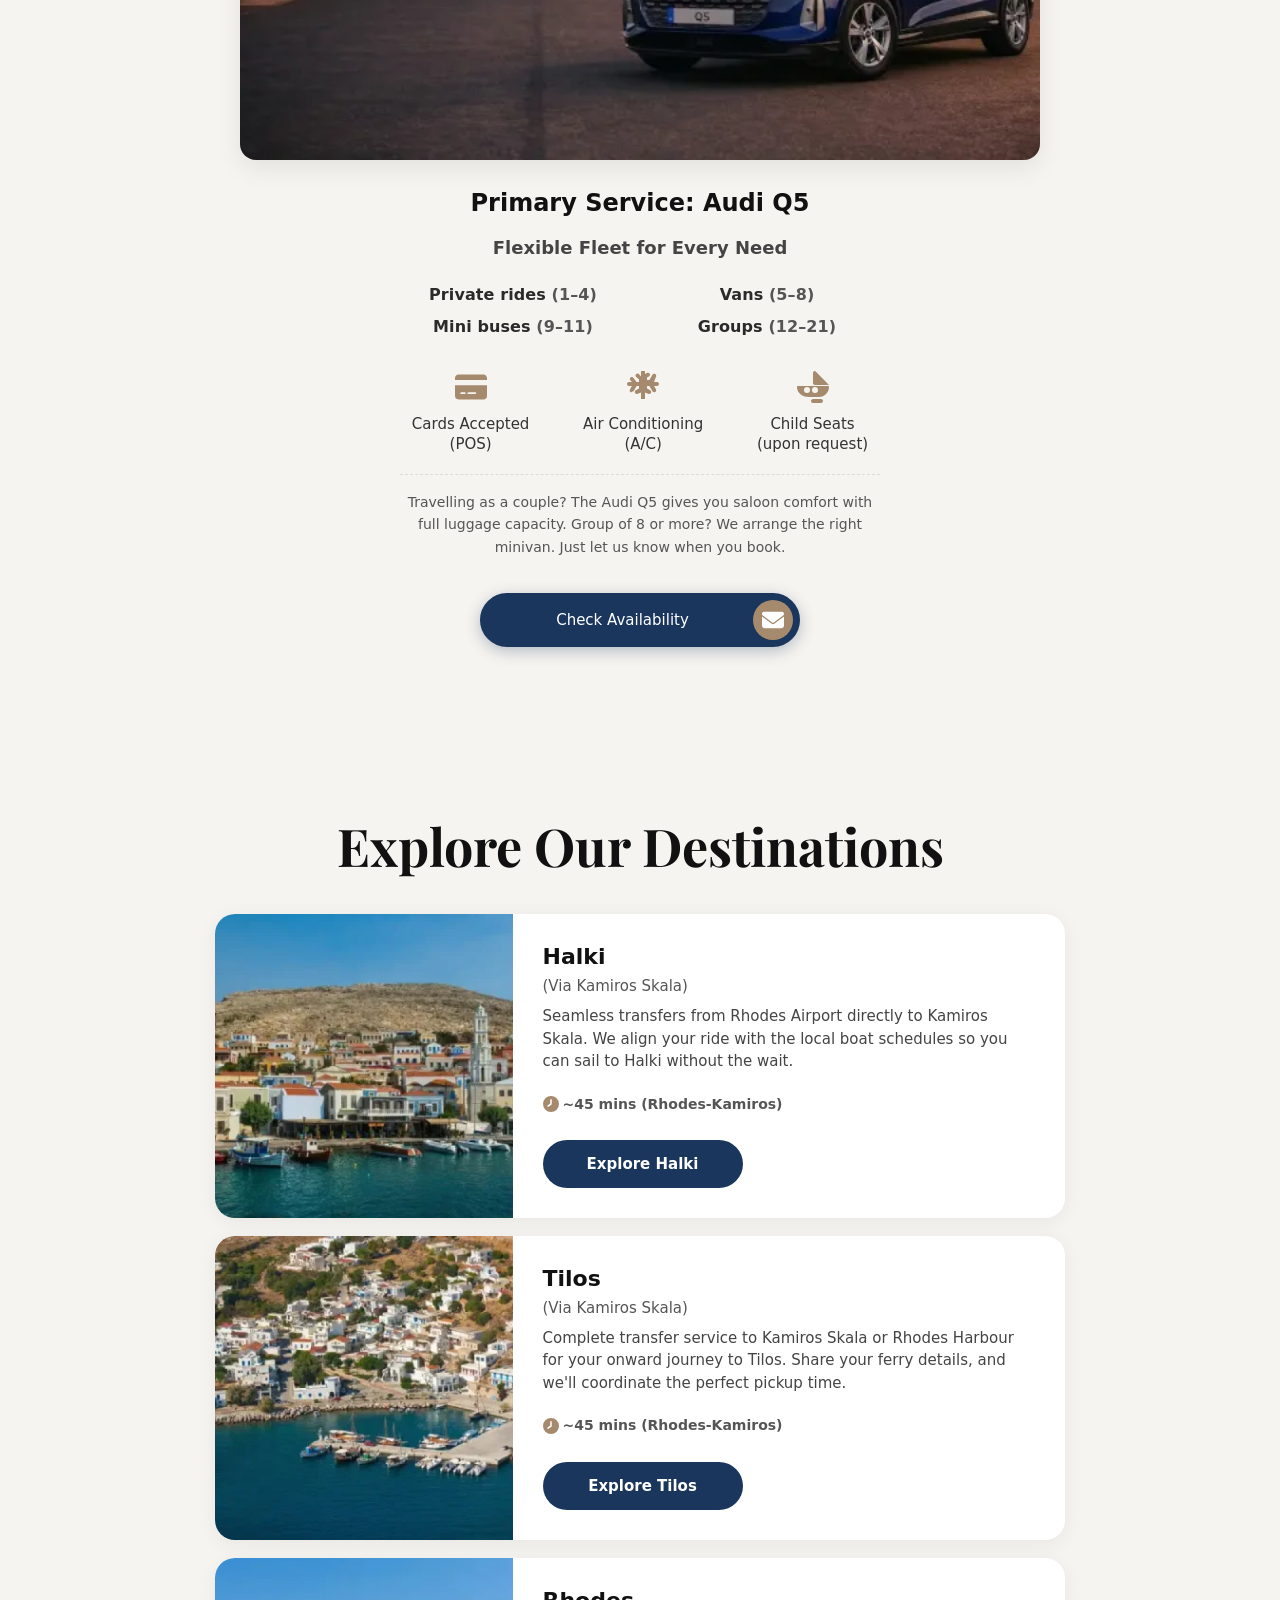
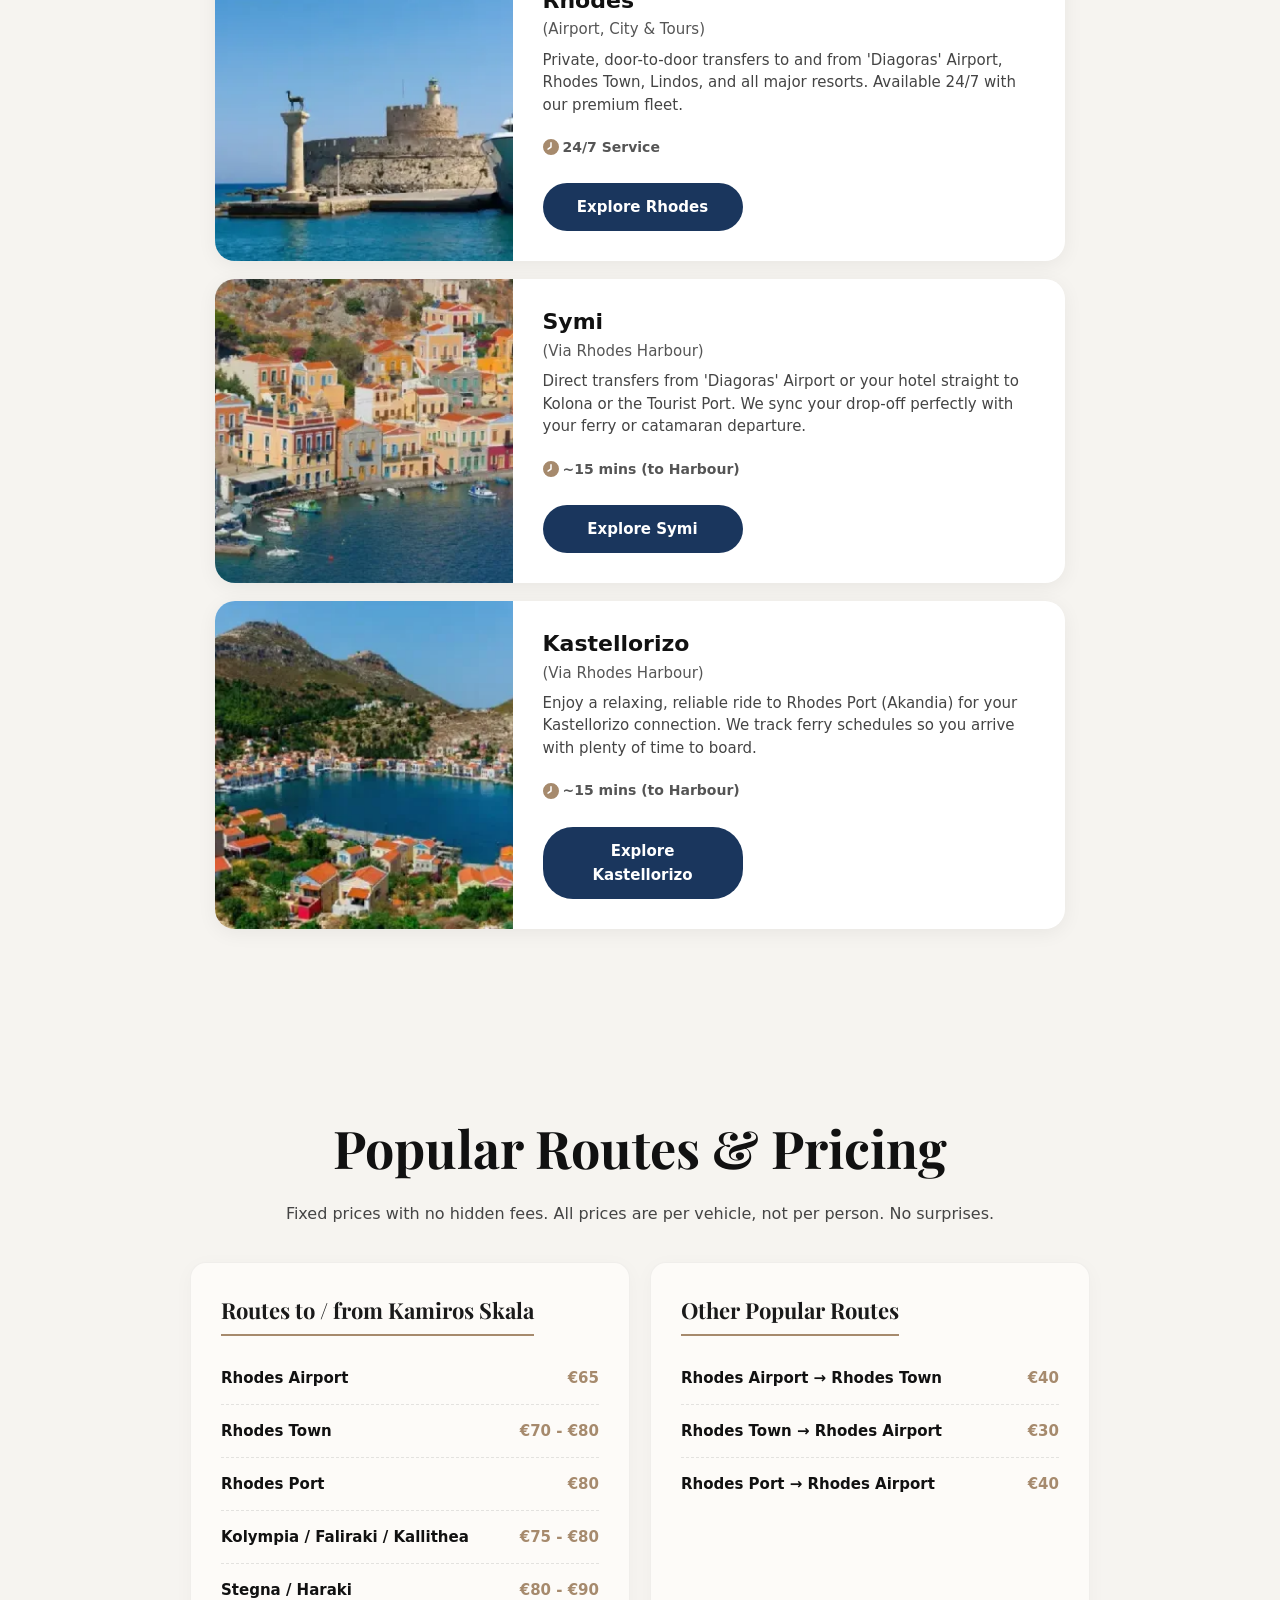
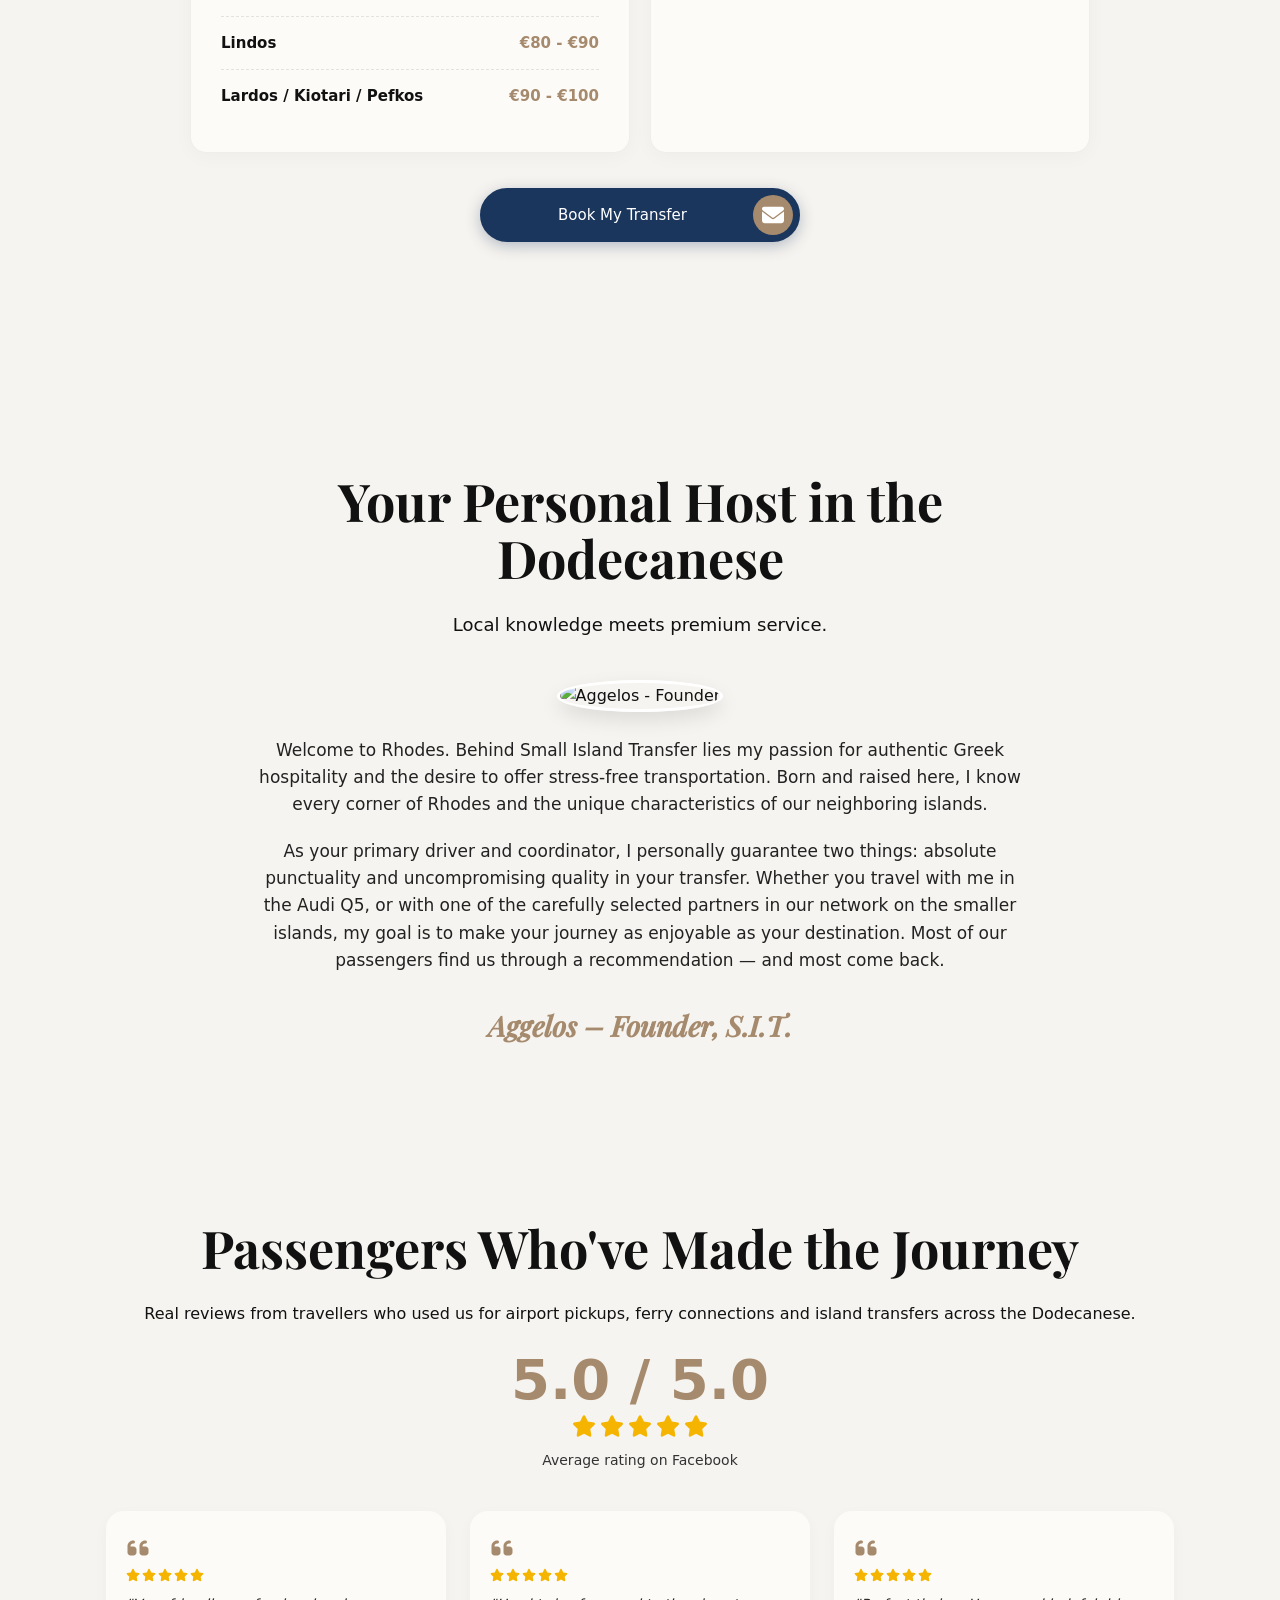
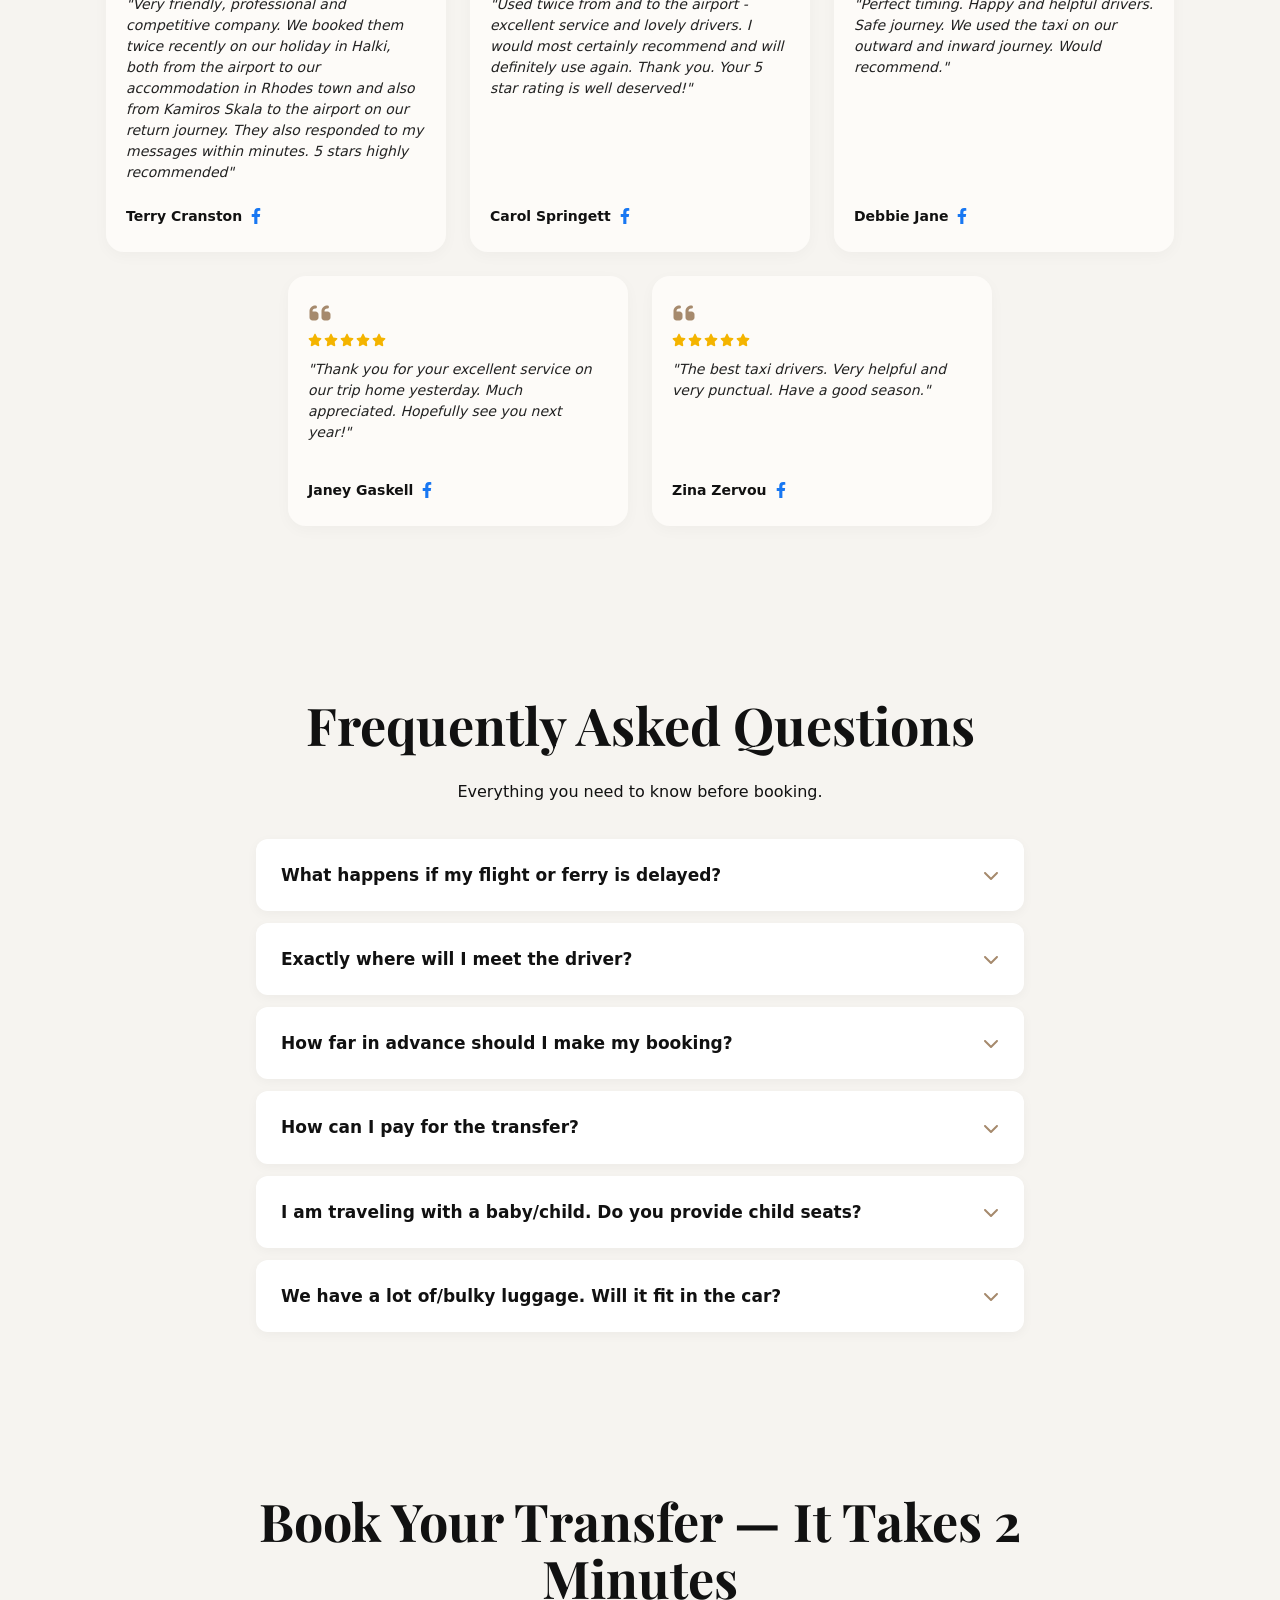
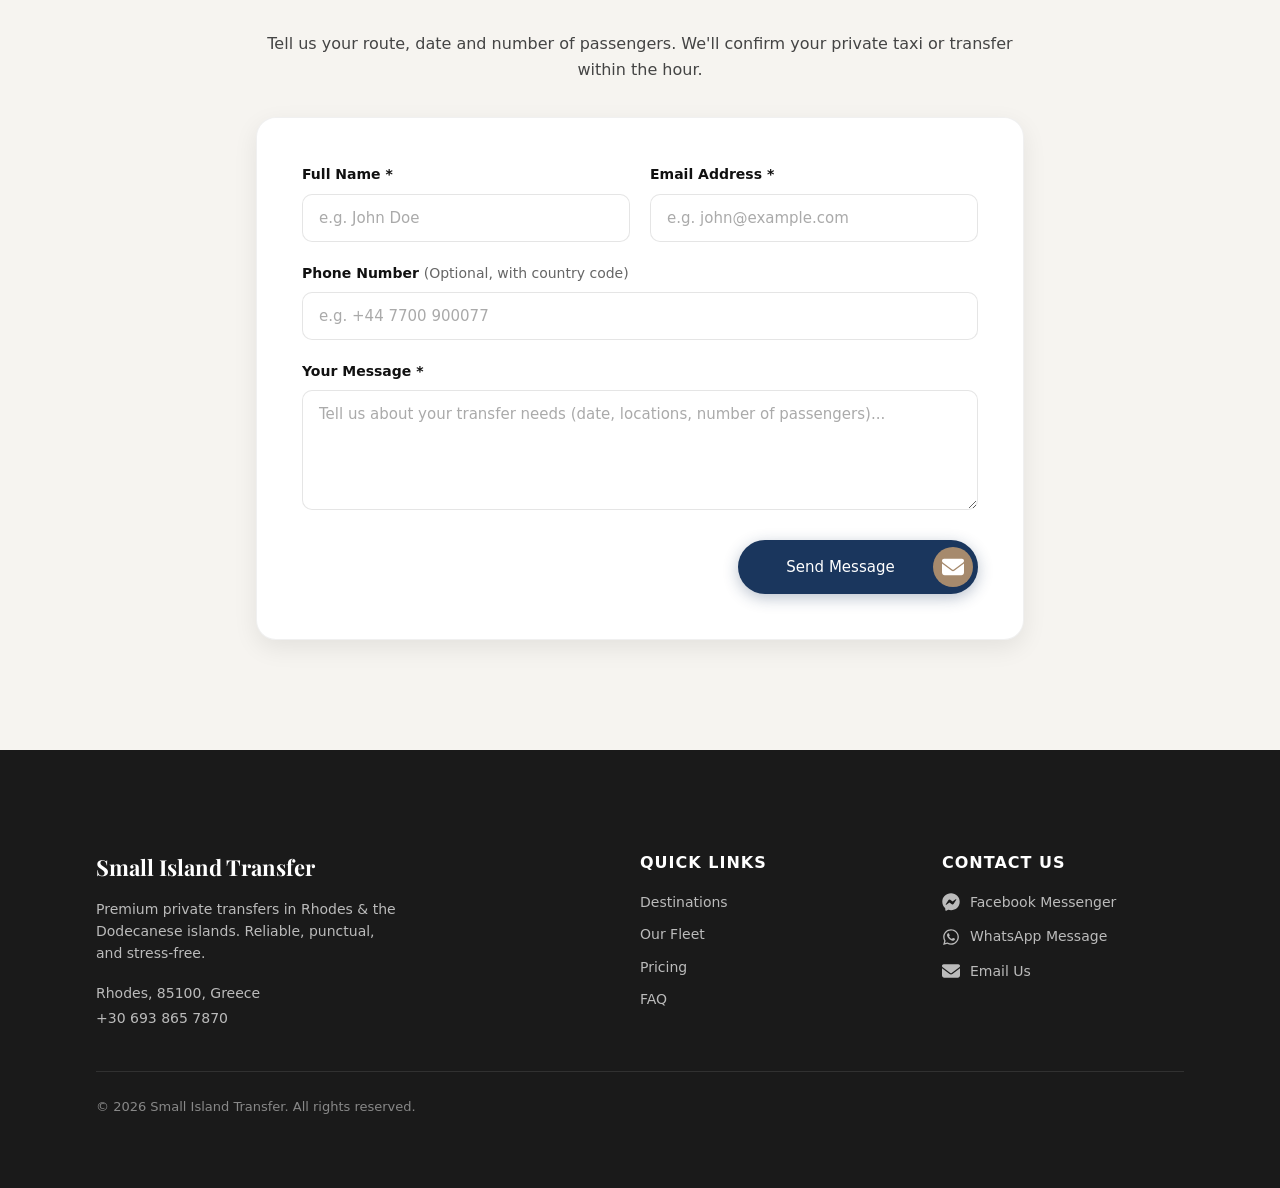
==== commit 648e927e: "Update index.html" ====
--- a/index.html
+++ b/index.html
@@ -398,7 +398,7 @@
     </div>
   </section>
 
-  <div class="social-proof-strip">
+  <div class="social-proof-strip animate-entry delay-5">
     <div class="container">
       <div class="proof-inner">
         <div class="proof-item">
@@ -927,4 +927,4 @@
     });
   </script>
 </body>
-</html>+</html>
